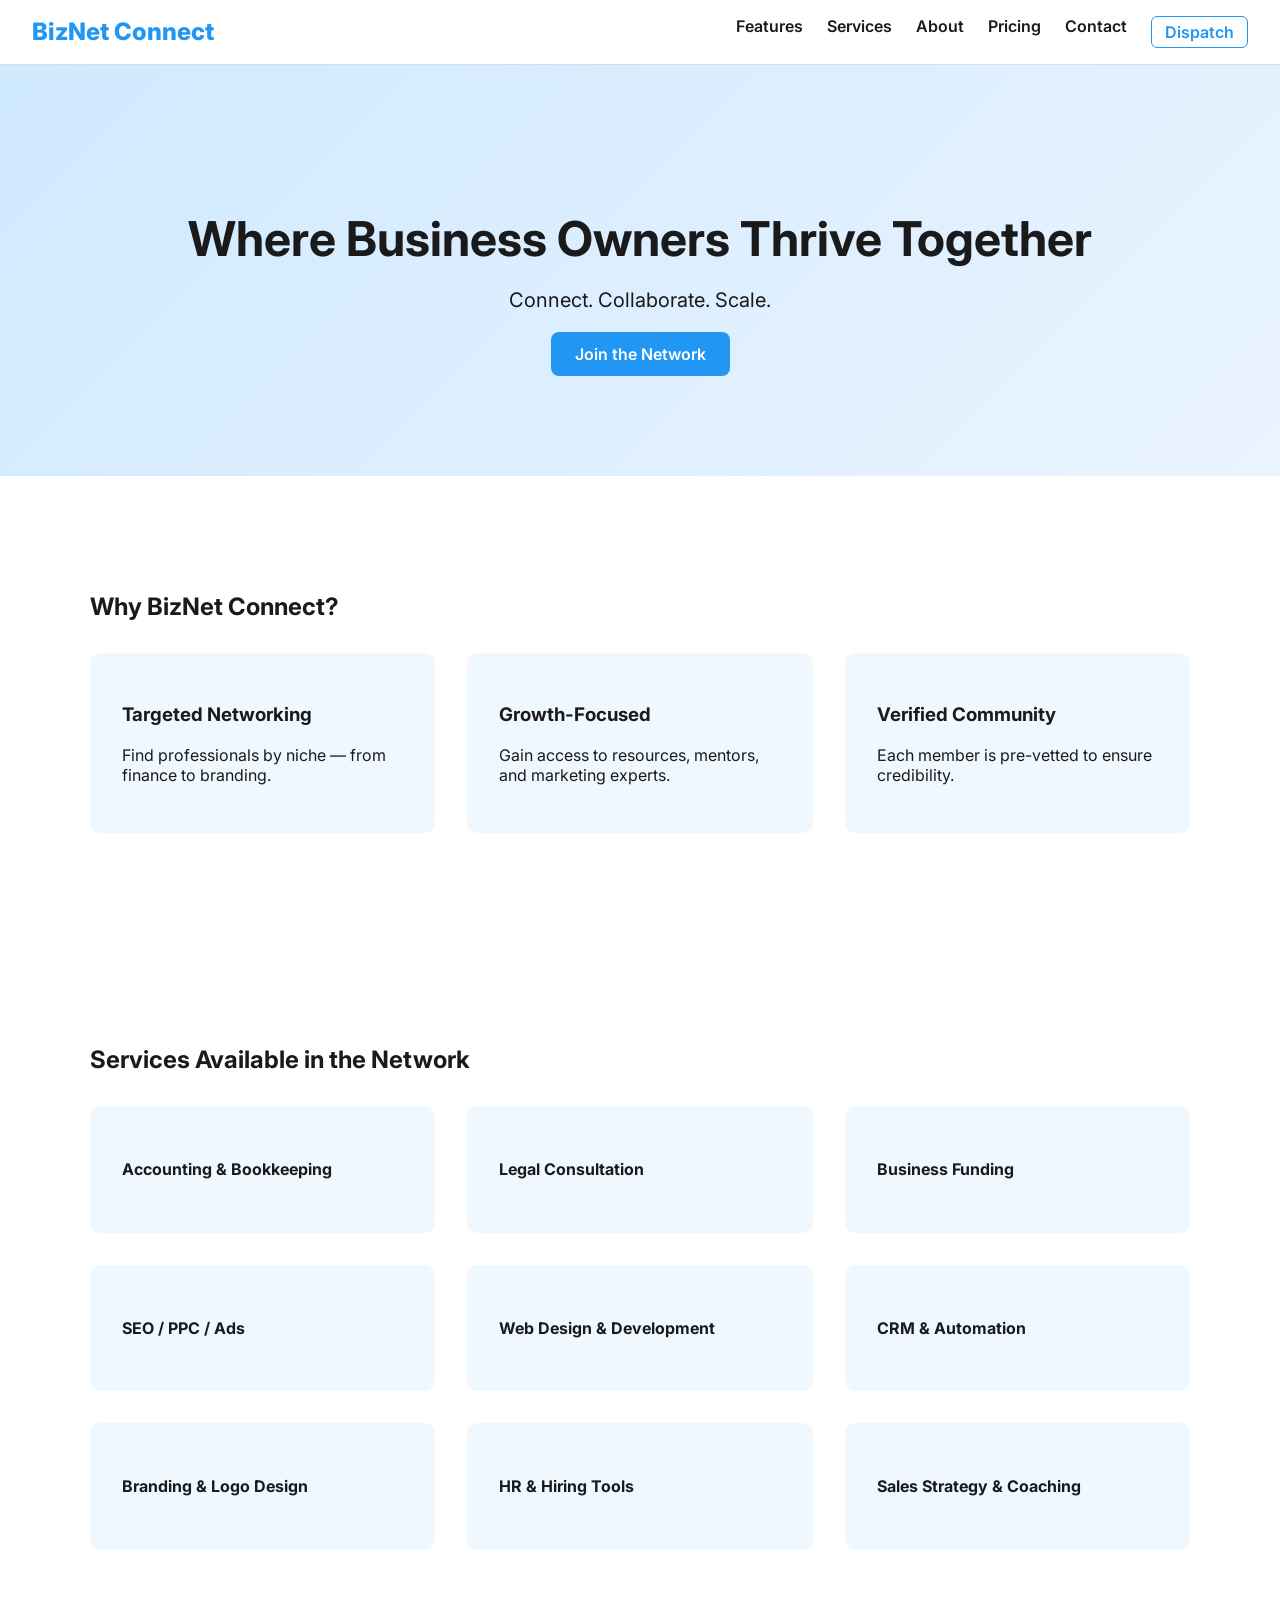
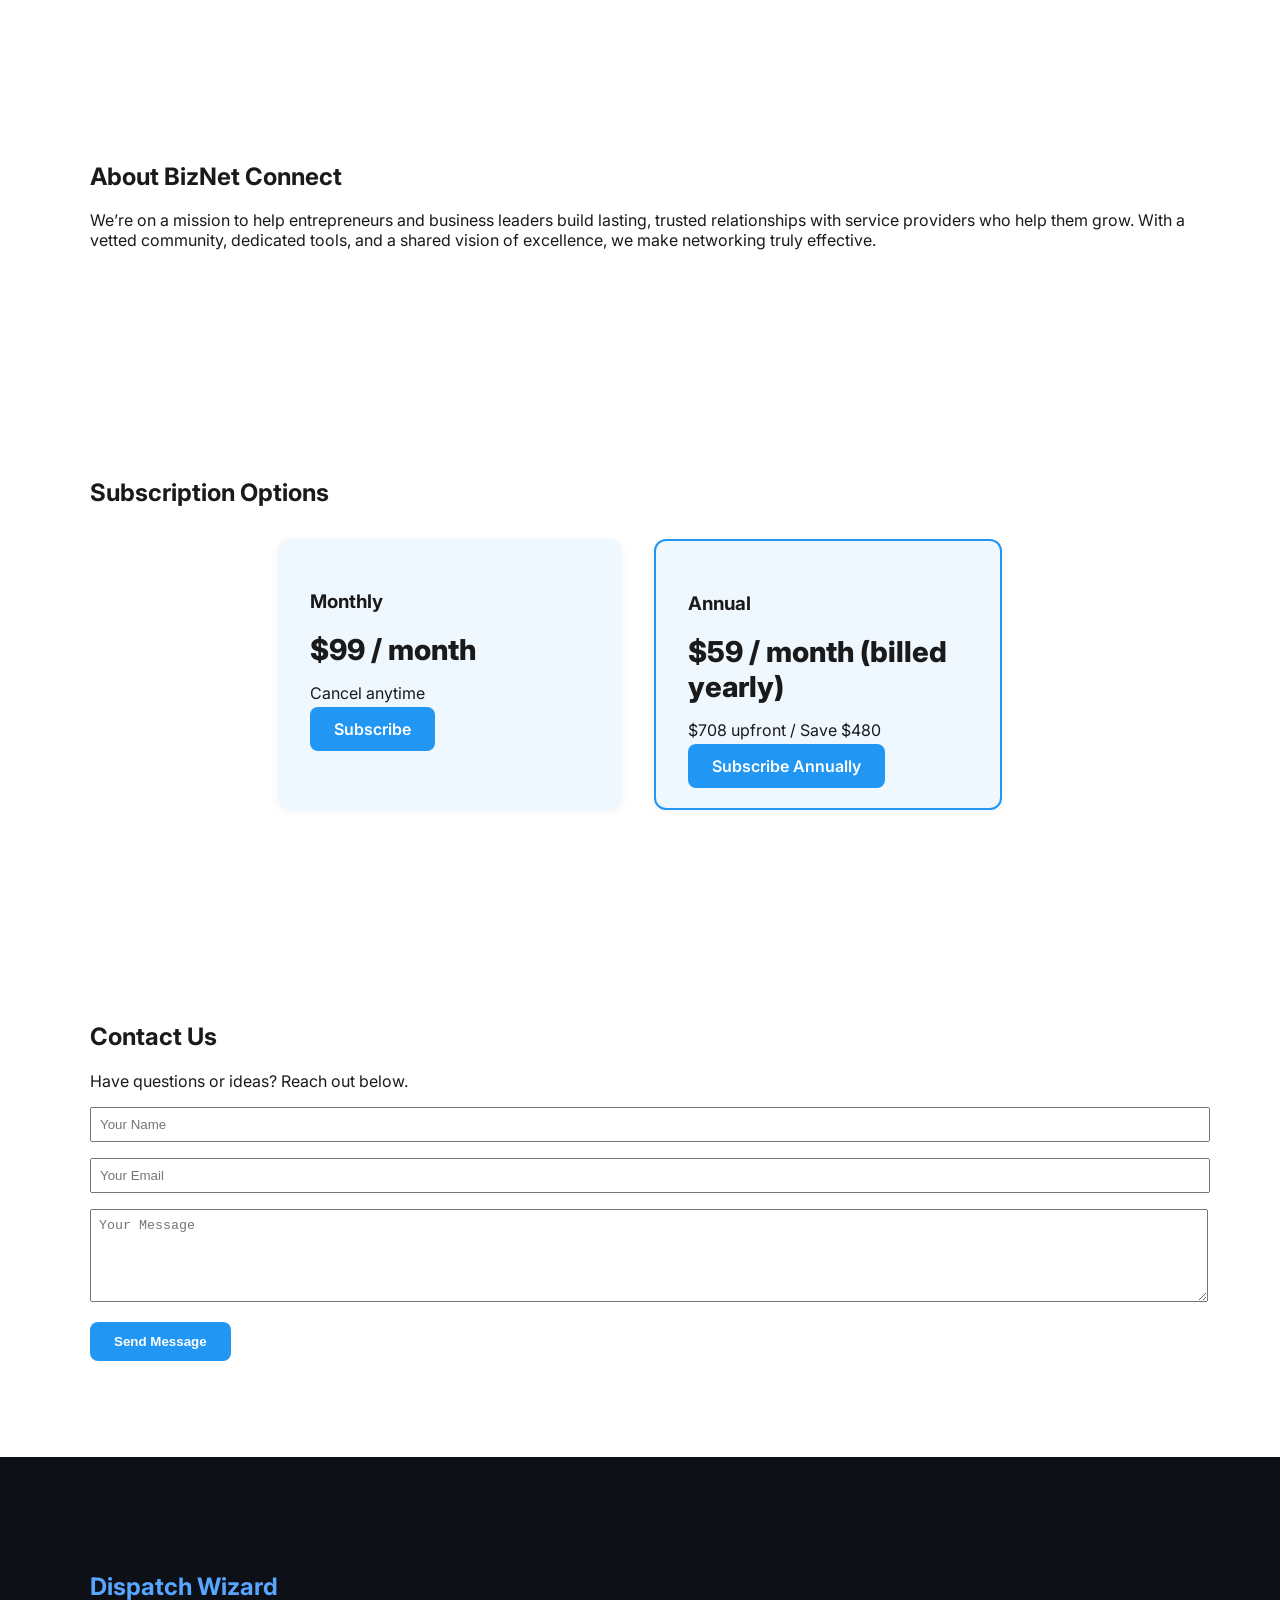
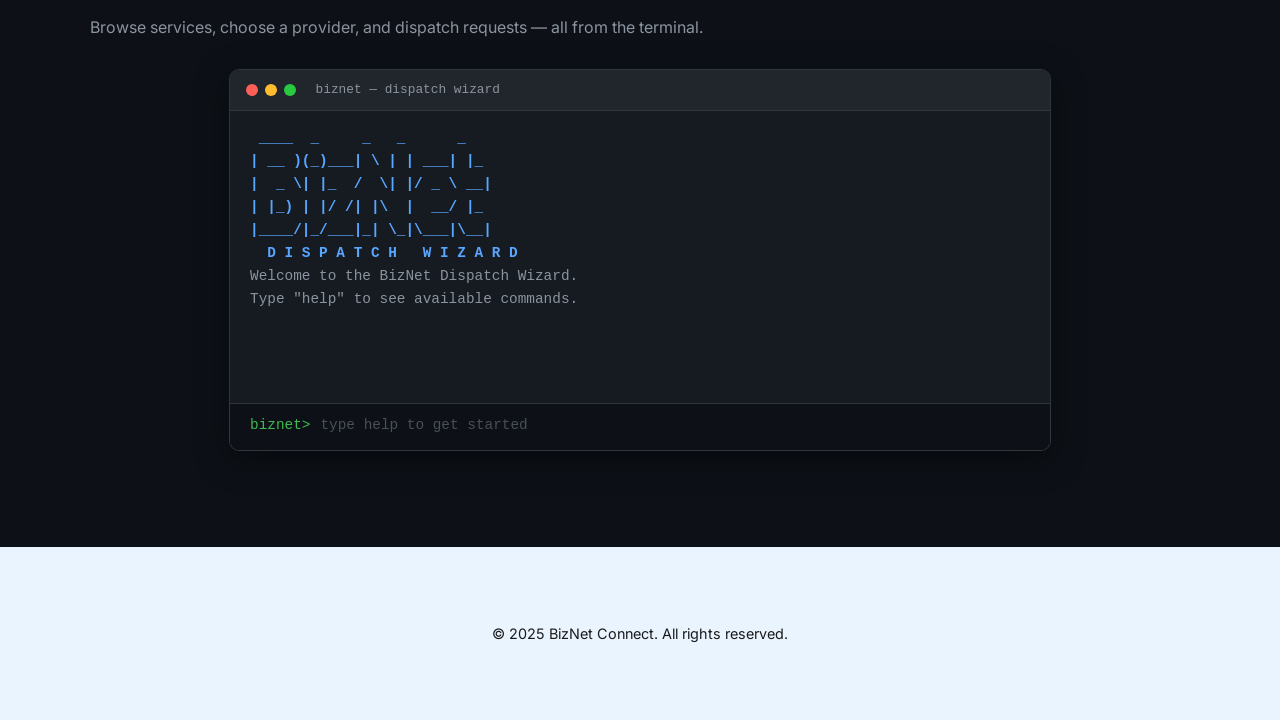
==== index.html @ 5d9adc13 "Add dispatch wizard terminal for interactive service requests Introduces an embedded terminal-style " ====
<!DOCTYPE html>
<html lang="en">
<head>
  <meta charset="UTF-8" />
  <meta name="viewport" content="width=device-width, initial-scale=1.0" />
  <title>BizNet Connect</title>
  <link rel="stylesheet" href="styles.css" />
  <script src="dispatch-wizard.js" defer></script>
  <link href="https://fonts.googleapis.com/css2?family=Inter:wght@400;600;800&display=swap" rel="stylesheet">
  <script>
    function navigateTo(section) {
      document.getElementById(section).scrollIntoView({ behavior: 'smooth' });
    }
  </script>
  <style>
    body {
      margin: 0;
      font-family: 'Inter', sans-serif;
      background-color: #f7fafd;
      color: #1a1a1a;
    }
    nav {
      background-color: #ffffff;
      border-bottom: 1px solid #ddd;
      padding: 1rem 2rem;
      display: flex;
      justify-content: space-between;
      align-items: center;
      position: sticky;
      top: 0;
      z-index: 1000;
    }
    nav .logo {
      font-size: 1.5rem;
      font-weight: 800;
      color: #2196f3;
    }
    nav ul {
      list-style: none;
      display: flex;
      gap: 1.5rem;
      margin: 0;
      padding: 0;
    }
    nav ul li {
      cursor: pointer;
      font-weight: 600;
    }
    nav ul li:hover {
      color: #1c82d6;
    }
    .container {
      max-width: 1100px;
      margin: auto;
      padding: 2rem;
    }
    .hero {
      background: linear-gradient(135deg, #cfe9ff, #eaf4ff);
      text-align: center;
      padding: 5rem 2rem;
    }
    .hero h1 {
      font-size: 3rem;
      margin-bottom: 1rem;
    }
    .hero p {
      font-size: 1.25rem;
      margin-bottom: 2rem;
    }
    .cta-button {
      background-color: #2196f3;
      color: white;
      padding: 0.75rem 1.5rem;
      border: none;
      border-radius: 8px;
      text-decoration: none;
      font-weight: 600;
      transition: background-color 0.3s ease;
    }
    .cta-button:hover {
      background-color: #1c82d6;
    }
    .features, .services, .app-preview, .pricing, .about, .contact {
      background-color: white;
      padding: 4rem 2rem;
    }
    .feature-grid, .service-grid {
      display: flex;
      flex-wrap: wrap;
      gap: 2rem;
      margin-top: 2rem;
    }
    .feature, .service {
      flex: 1;
      min-width: 250px;
      background-color: #f0f8ff;
      padding: 2rem;
      border-radius: 10px;
    }
    .app-image {
      max-width: 300px;
      margin-top: 2rem;
    }
    .pricing-cards {
      display: flex;
      justify-content: center;
      gap: 2rem;
      margin-top: 2rem;
      flex-wrap: wrap;
    }
    .card {
      background-color: #f0f8ff;
      padding: 2rem;
      border-radius: 12px;
      width: 280px;
      box-shadow: 0 2px 8px rgba(0,0,0,0.05);
    }
    .featured {
      border: 2px solid #2196f3;
    }
    .price {
      font-size: 1.8rem;
      font-weight: 800;
      margin: 1rem 0;
    }
    .footer {
      background-color: #eaf4ff;
      text-align: center;
      padding: 2rem;
      font-size: 0.9rem;
    }
  </style>
</head>
<body>
  <nav>
    <div class="logo">BizNet Connect</div>
    <ul>
      <li onclick="navigateTo('features')">Features</li>
      <li onclick="navigateTo('services')">Services</li>
      <li onclick="navigateTo('about')">About</li>
      <li onclick="navigateTo('pricing')">Pricing</li>
      <li onclick="navigateTo('contact')">Contact</li>
      <li onclick="navigateTo('dispatch')" class="nav-dispatch">Dispatch</li>
    </ul>
  </nav>

  <header class="hero">
    <div class="container">
      <h1>Where Business Owners Thrive Together</h1>
      <p>Connect. Collaborate. Scale.</p>
      <a href="#pricing" class="cta-button">Join the Network</a>
    </div>
  </header>

  <section id="features" class="features">
    <div class="container">
      <h2>Why BizNet Connect?</h2>
      <div class="feature-grid">
        <div class="feature">
          <h3>Targeted Networking</h3>
          <p>Find professionals by niche — from finance to branding.</p>
        </div>
        <div class="feature">
          <h3>Growth-Focused</h3>
          <p>Gain access to resources, mentors, and marketing experts.</p>
        </div>
        <div class="feature">
          <h3>Verified Community</h3>
          <p>Each member is pre-vetted to ensure credibility.</p>
        </div>
      </div>
    </div>
  </section>

  <section id="services" class="services">
    <div class="container">
      <h2>Services Available in the Network</h2>
      <div class="service-grid">
        <div class="service"><h4>Accounting & Bookkeeping</h4></div>
        <div class="service"><h4>Legal Consultation</h4></div>
        <div class="service"><h4>Business Funding</h4></div>
        <div class="service"><h4>SEO / PPC / Ads</h4></div>
        <div class="service"><h4>Web Design & Development</h4></div>
        <div class="service"><h4>CRM & Automation</h4></div>
        <div class="service"><h4>Branding & Logo Design</h4></div>
        <div class="service"><h4>HR & Hiring Tools</h4></div>
        <div class="service"><h4>Sales Strategy & Coaching</h4></div>
      </div>
    </div>
  </section>

  <section id="about" class="about">
    <div class="container">
      <h2>About BizNet Connect</h2>
      <p>We’re on a mission to help entrepreneurs and business leaders build lasting, trusted relationships with service providers who help them grow. With a vetted community, dedicated tools, and a shared vision of excellence, we make networking truly effective.</p>
    </div>
  </section>

  <section id="pricing" class="pricing">
    <div class="container">
      <h2>Subscription Options</h2>
      <div class="pricing-cards">
        <div class="card">
          <h3>Monthly</h3>
          <p class="price">$99 / month</p>
          <p>Cancel anytime</p>
          <a href="#" class="cta-button">Subscribe</a>
        </div>
        <div class="card featured">
          <h3>Annual</h3>
          <p class="price">$59 / month (billed yearly)</p>
          <p>$708 upfront / Save $480</p>
          <a href="#" class="cta-button">Subscribe Annually</a>
        </div>
      </div>
    </div>
  </section>

  <section id="contact" class="contact">
    <div class="container">
      <h2>Contact Us</h2>
      <p>Have questions or ideas? Reach out below.</p>
      <form>
        <input type="text" placeholder="Your Name" style="padding: 0.5rem; width: 100%; margin-bottom: 1rem;">
        <input type="email" placeholder="Your Email" style="padding: 0.5rem; width: 100%; margin-bottom: 1rem;">
        <textarea placeholder="Your Message" rows="5" style="padding: 0.5rem; width: 100%; margin-bottom: 1rem;"></textarea>
        <button type="submit" class="cta-button">Send Message</button>
      </form>
    </div>
  </section>

  <!-- Dispatch Wizard Terminal -->
  <section id="dispatch" class="dispatch-section">
    <div class="container">
      <h2>Dispatch Wizard</h2>
      <p>Browse services, choose a provider, and dispatch requests — all from the terminal.</p>
      <div id="dispatch-terminal" class="terminal">
        <div class="term-titlebar">
          <span class="term-dot red"></span>
          <span class="term-dot yellow"></span>
          <span class="term-dot green"></span>
          <span class="term-title">biznet — dispatch wizard</span>
        </div>
        <div class="term-output"></div>
        <div class="term-input-row">
          <span class="term-prompt">biznet></span>
          <input class="term-input" type="text" autocomplete="off" spellcheck="false" autofocus placeholder="type help to get started">
        </div>
      </div>
    </div>
  </section>

  <footer class="footer">
    <div class="container">
      <p>&copy; 2025 BizNet Connect. All rights reserved.</p>
    </div>
  </footer>
</body>
</html>
---- styles.css ----
/* External styles can go here if needed */

/* ── Nav Dispatch button highlight ──────────────────────────────────── */
.nav-dispatch {
  color: #2196f3 !important;
  border: 1px solid #2196f3;
  padding: 0.3rem 0.8rem;
  border-radius: 6px;
  transition: background-color 0.3s ease, color 0.3s ease;
}
.nav-dispatch:hover {
  background-color: #2196f3;
  color: #fff !important;
}

/* ── Dispatch section ───────────────────────────────────────────────── */
.dispatch-section {
  background-color: #0d1117;
  padding: 4rem 2rem;
  color: #c9d1d9;
}
.dispatch-section h2 {
  color: #58a6ff;
  margin-bottom: 0.5rem;
}
.dispatch-section > .container > p {
  color: #8b949e;
  margin-bottom: 2rem;
}

/* ── Terminal chrome ────────────────────────────────────────────────── */
.terminal {
  background-color: #161b22;
  border: 1px solid #30363d;
  border-radius: 10px;
  overflow: hidden;
  font-family: 'Courier New', Courier, monospace;
  font-size: 0.9rem;
  line-height: 1.6;
  max-width: 820px;
  margin: 0 auto;
  box-shadow: 0 8px 30px rgba(0, 0, 0, 0.5);
}

/* Title bar */
.term-titlebar {
  background-color: #21262d;
  padding: 0.6rem 1rem;
  display: flex;
  align-items: center;
  gap: 0.45rem;
  border-bottom: 1px solid #30363d;
}
.term-dot {
  width: 12px;
  height: 12px;
  border-radius: 50%;
  display: inline-block;
}
.term-dot.red    { background-color: #ff5f56; }
.term-dot.yellow { background-color: #ffbd2e; }
.term-dot.green  { background-color: #27c93f; }
.term-title {
  margin-left: 0.75rem;
  color: #8b949e;
  font-size: 0.8rem;
}

/* Output area */
.term-output {
  padding: 1rem 1.25rem;
  min-height: 260px;
  max-height: 420px;
  overflow-y: auto;
  white-space: pre-wrap;
  word-break: break-word;
}

/* Scrollbar */
.term-output::-webkit-scrollbar {
  width: 6px;
}
.term-output::-webkit-scrollbar-track {
  background: #161b22;
}
.term-output::-webkit-scrollbar-thumb {
  background: #30363d;
  border-radius: 3px;
}

/* Input row */
.term-input-row {
  display: flex;
  align-items: center;
  padding: 0.6rem 1.25rem 0.8rem;
  border-top: 1px solid #30363d;
  background-color: #0d1117;
}
.term-prompt {
  color: #3fb950;
  margin-right: 0.5rem;
  flex-shrink: 0;
  user-select: none;
}
.term-input {
  flex: 1;
  background: transparent;
  border: none;
  outline: none;
  color: #c9d1d9;
  font-family: inherit;
  font-size: inherit;
  caret-color: #58a6ff;
}
.term-input::placeholder {
  color: #484f58;
}

/* ── Terminal text styling ──────────────────────────────────────────── */
.term-line {
  color: #c9d1d9;
}
.term-banner {
  color: #58a6ff;
  font-weight: bold;
}
.term-heading {
  color: #d2a8ff;
  font-weight: bold;
}
.term-info {
  color: #8b949e;
}
.term-error {
  color: #f85149;
}
.term-success {
  color: #3fb950;
  font-weight: bold;
}
.term-muted {
  color: #6e7681;
}
.term-id {
  color: #ffa657;
}
.term-cmd {
  color: #79c0ff;
}
.term-prompt-echo {
  color: #3fb950;
}

/* ── Responsive ─────────────────────────────────────────────────────── */
@media (max-width: 640px) {
  .terminal {
    font-size: 0.8rem;
  }
  .term-output {
    min-height: 200px;
    max-height: 340px;
  }
}
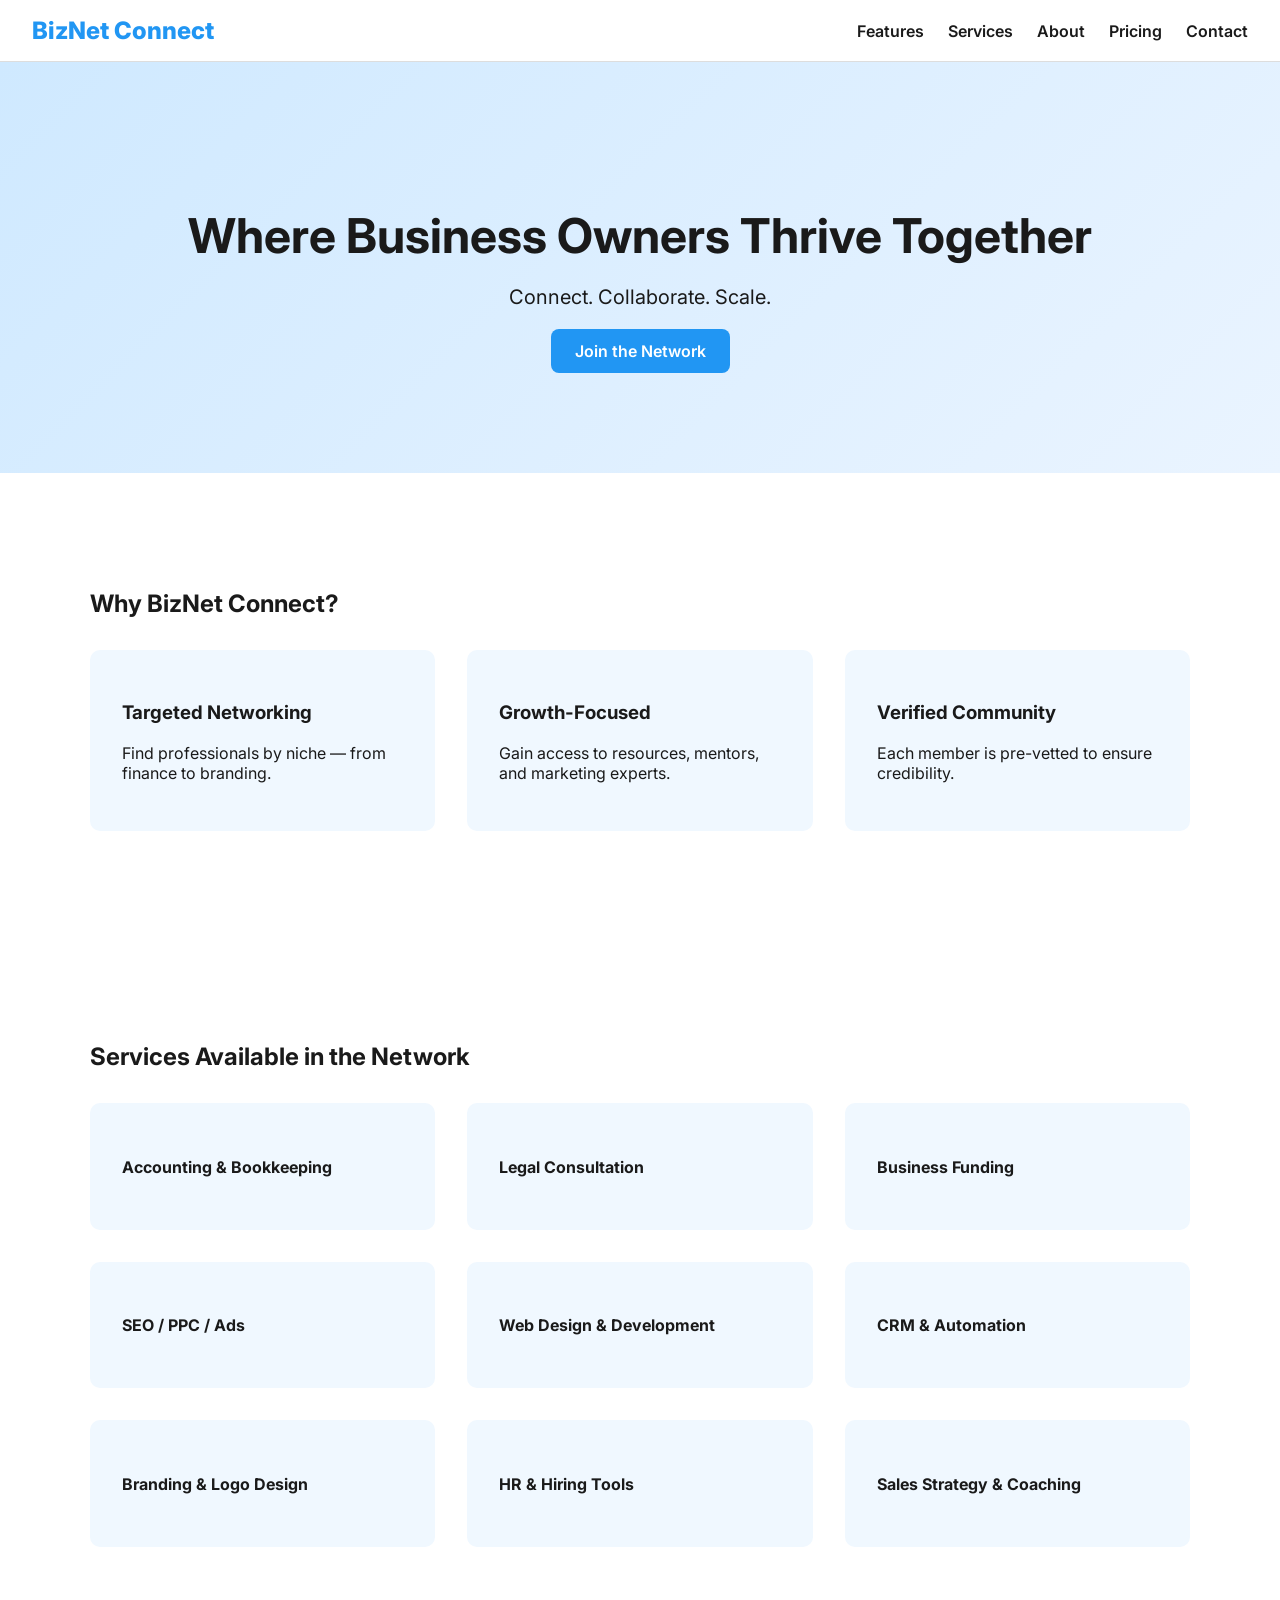
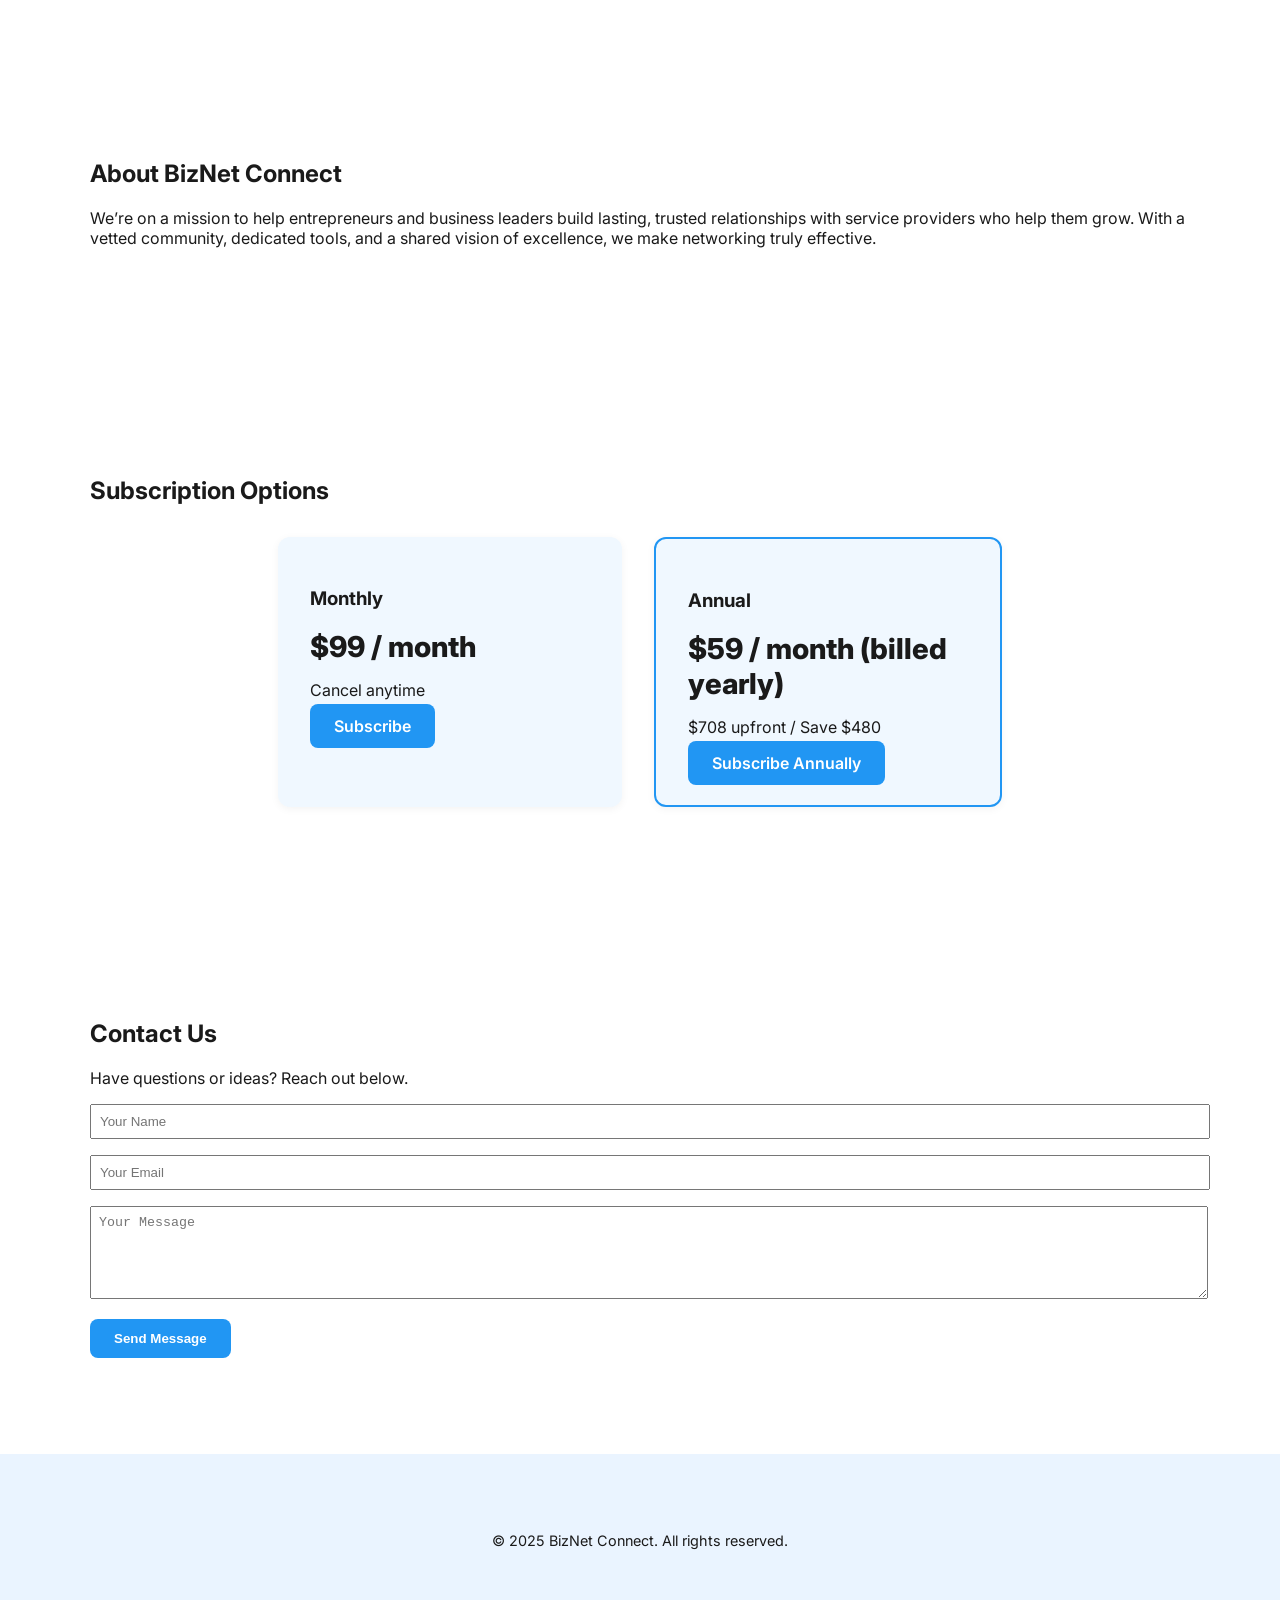
==== commit 2b61ceb9: "Revert "Add dispatch wizard terminal for interactive service requests" This reverts commit 5d9adc137" ====
--- a/index.html
+++ b/index.html
@@ -5,7 +5,6 @@
   <meta name="viewport" content="width=device-width, initial-scale=1.0" />
   <title>BizNet Connect</title>
   <link rel="stylesheet" href="styles.css" />
-  <script src="dispatch-wizard.js" defer></script>
   <link href="https://fonts.googleapis.com/css2?family=Inter:wght@400;600;800&display=swap" rel="stylesheet">
   <script>
     function navigateTo(section) {
@@ -140,7 +139,6 @@
       <li onclick="navigateTo('about')">About</li>
       <li onclick="navigateTo('pricing')">Pricing</li>
       <li onclick="navigateTo('contact')">Contact</li>
-      <li onclick="navigateTo('dispatch')" class="nav-dispatch">Dispatch</li>
     </ul>
   </nav>
 
@@ -229,27 +227,6 @@
     </div>
   </section>
 
-  <!-- Dispatch Wizard Terminal -->
-  <section id="dispatch" class="dispatch-section">
-    <div class="container">
-      <h2>Dispatch Wizard</h2>
-      <p>Browse services, choose a provider, and dispatch requests — all from the terminal.</p>
-      <div id="dispatch-terminal" class="terminal">
-        <div class="term-titlebar">
-          <span class="term-dot red"></span>
-          <span class="term-dot yellow"></span>
-          <span class="term-dot green"></span>
-          <span class="term-title">biznet — dispatch wizard</span>
-        </div>
-        <div class="term-output"></div>
-        <div class="term-input-row">
-          <span class="term-prompt">biznet></span>
-          <input class="term-input" type="text" autocomplete="off" spellcheck="false" autofocus placeholder="type help to get started">
-        </div>
-      </div>
-    </div>
-  </section>
-
   <footer class="footer">
     <div class="container">
       <p>&copy; 2025 BizNet Connect. All rights reserved.</p>
--- a/styles.css
+++ b/styles.css
@@ -1,163 +1 @@
-/* External styles can go here if needed */
-
-/* ── Nav Dispatch button highlight ──────────────────────────────────── */
-.nav-dispatch {
-  color: #2196f3 !important;
-  border: 1px solid #2196f3;
-  padding: 0.3rem 0.8rem;
-  border-radius: 6px;
-  transition: background-color 0.3s ease, color 0.3s ease;
-}
-.nav-dispatch:hover {
-  background-color: #2196f3;
-  color: #fff !important;
-}
-
-/* ── Dispatch section ───────────────────────────────────────────────── */
-.dispatch-section {
-  background-color: #0d1117;
-  padding: 4rem 2rem;
-  color: #c9d1d9;
-}
-.dispatch-section h2 {
-  color: #58a6ff;
-  margin-bottom: 0.5rem;
-}
-.dispatch-section > .container > p {
-  color: #8b949e;
-  margin-bottom: 2rem;
-}
-
-/* ── Terminal chrome ────────────────────────────────────────────────── */
-.terminal {
-  background-color: #161b22;
-  border: 1px solid #30363d;
-  border-radius: 10px;
-  overflow: hidden;
-  font-family: 'Courier New', Courier, monospace;
-  font-size: 0.9rem;
-  line-height: 1.6;
-  max-width: 820px;
-  margin: 0 auto;
-  box-shadow: 0 8px 30px rgba(0, 0, 0, 0.5);
-}
-
-/* Title bar */
-.term-titlebar {
-  background-color: #21262d;
-  padding: 0.6rem 1rem;
-  display: flex;
-  align-items: center;
-  gap: 0.45rem;
-  border-bottom: 1px solid #30363d;
-}
-.term-dot {
-  width: 12px;
-  height: 12px;
-  border-radius: 50%;
-  display: inline-block;
-}
-.term-dot.red    { background-color: #ff5f56; }
-.term-dot.yellow { background-color: #ffbd2e; }
-.term-dot.green  { background-color: #27c93f; }
-.term-title {
-  margin-left: 0.75rem;
-  color: #8b949e;
-  font-size: 0.8rem;
-}
-
-/* Output area */
-.term-output {
-  padding: 1rem 1.25rem;
-  min-height: 260px;
-  max-height: 420px;
-  overflow-y: auto;
-  white-space: pre-wrap;
-  word-break: break-word;
-}
-
-/* Scrollbar */
-.term-output::-webkit-scrollbar {
-  width: 6px;
-}
-.term-output::-webkit-scrollbar-track {
-  background: #161b22;
-}
-.term-output::-webkit-scrollbar-thumb {
-  background: #30363d;
-  border-radius: 3px;
-}
-
-/* Input row */
-.term-input-row {
-  display: flex;
-  align-items: center;
-  padding: 0.6rem 1.25rem 0.8rem;
-  border-top: 1px solid #30363d;
-  background-color: #0d1117;
-}
-.term-prompt {
-  color: #3fb950;
-  margin-right: 0.5rem;
-  flex-shrink: 0;
-  user-select: none;
-}
-.term-input {
-  flex: 1;
-  background: transparent;
-  border: none;
-  outline: none;
-  color: #c9d1d9;
-  font-family: inherit;
-  font-size: inherit;
-  caret-color: #58a6ff;
-}
-.term-input::placeholder {
-  color: #484f58;
-}
-
-/* ── Terminal text styling ──────────────────────────────────────────── */
-.term-line {
-  color: #c9d1d9;
-}
-.term-banner {
-  color: #58a6ff;
-  font-weight: bold;
-}
-.term-heading {
-  color: #d2a8ff;
-  font-weight: bold;
-}
-.term-info {
-  color: #8b949e;
-}
-.term-error {
-  color: #f85149;
-}
-.term-success {
-  color: #3fb950;
-  font-weight: bold;
-}
-.term-muted {
-  color: #6e7681;
-}
-.term-id {
-  color: #ffa657;
-}
-.term-cmd {
-  color: #79c0ff;
-}
-.term-prompt-echo {
-  color: #3fb950;
-}
-
-/* ── Responsive ─────────────────────────────────────────────────────── */
-@media (max-width: 640px) {
-  .terminal {
-    font-size: 0.8rem;
-  }
-  .term-output {
-    min-height: 200px;
-    max-height: 340px;
-  }
-}
+/* External styles can go here if needed */
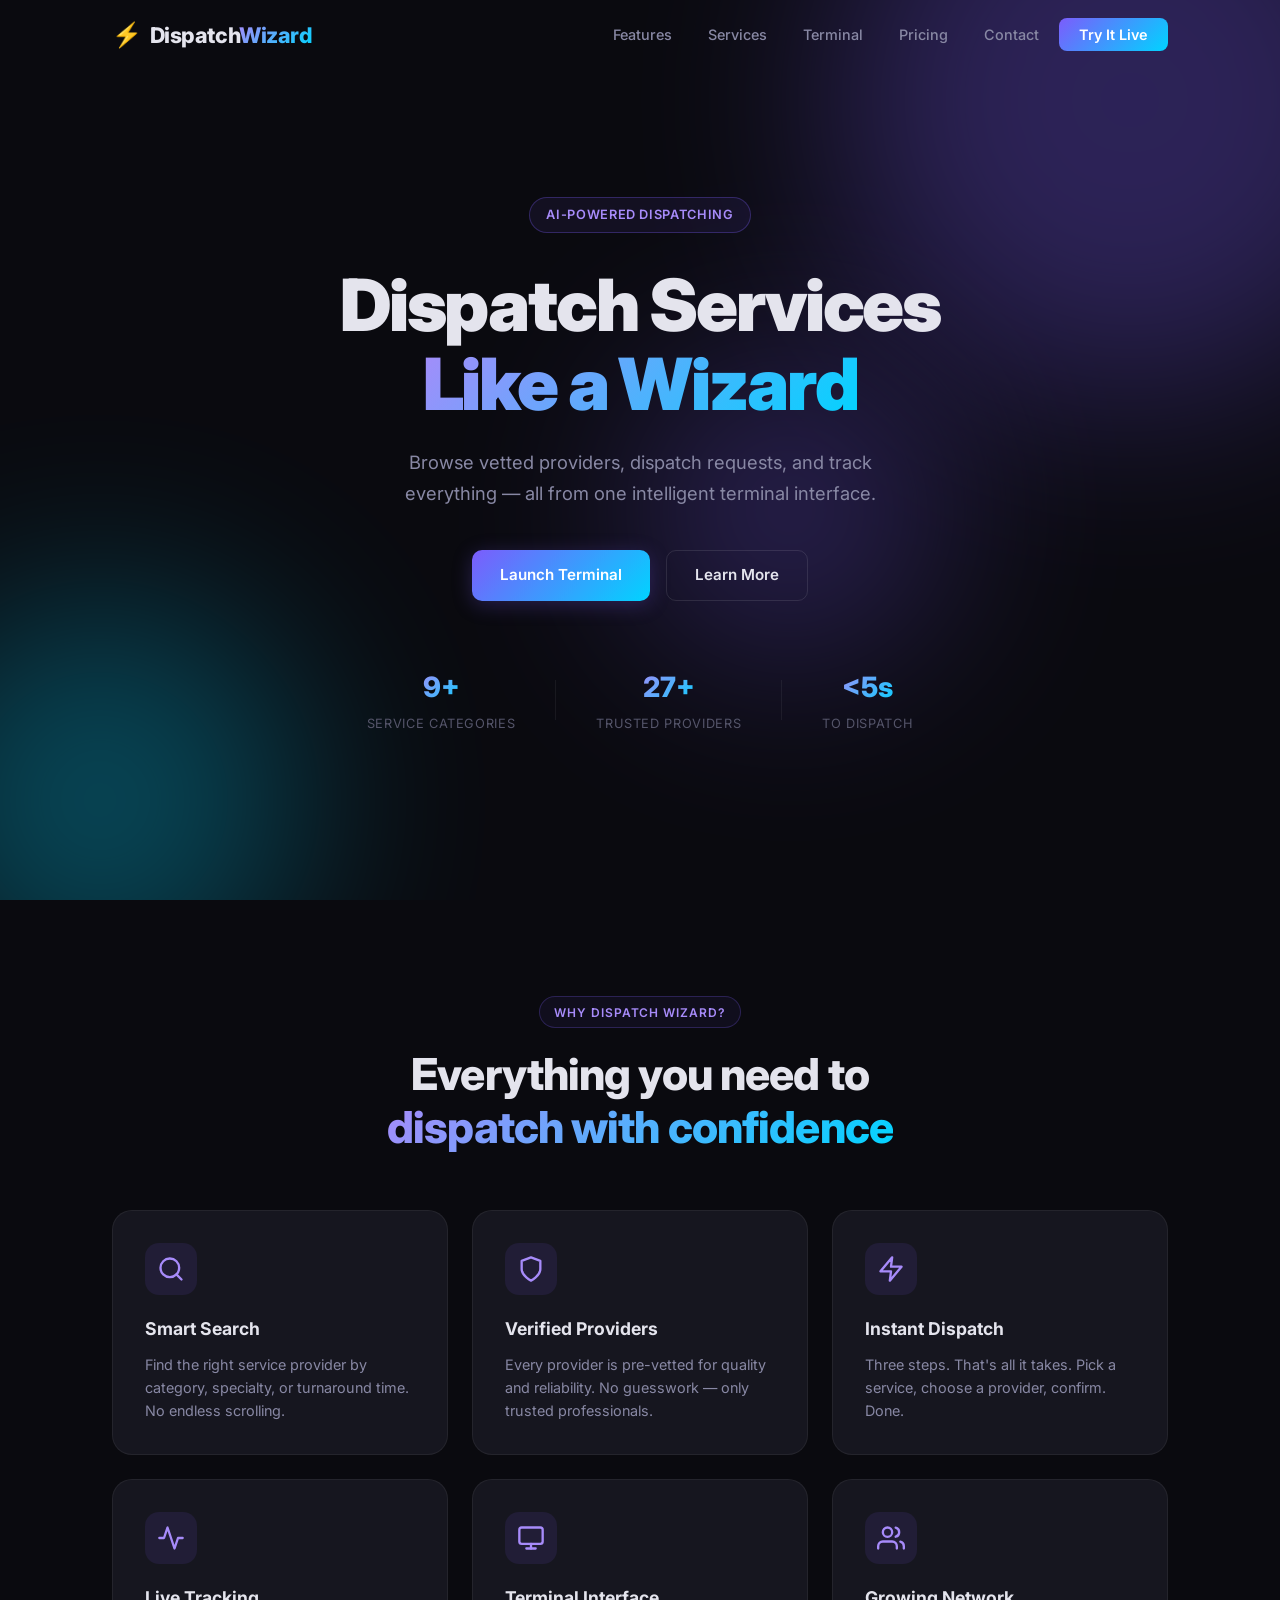
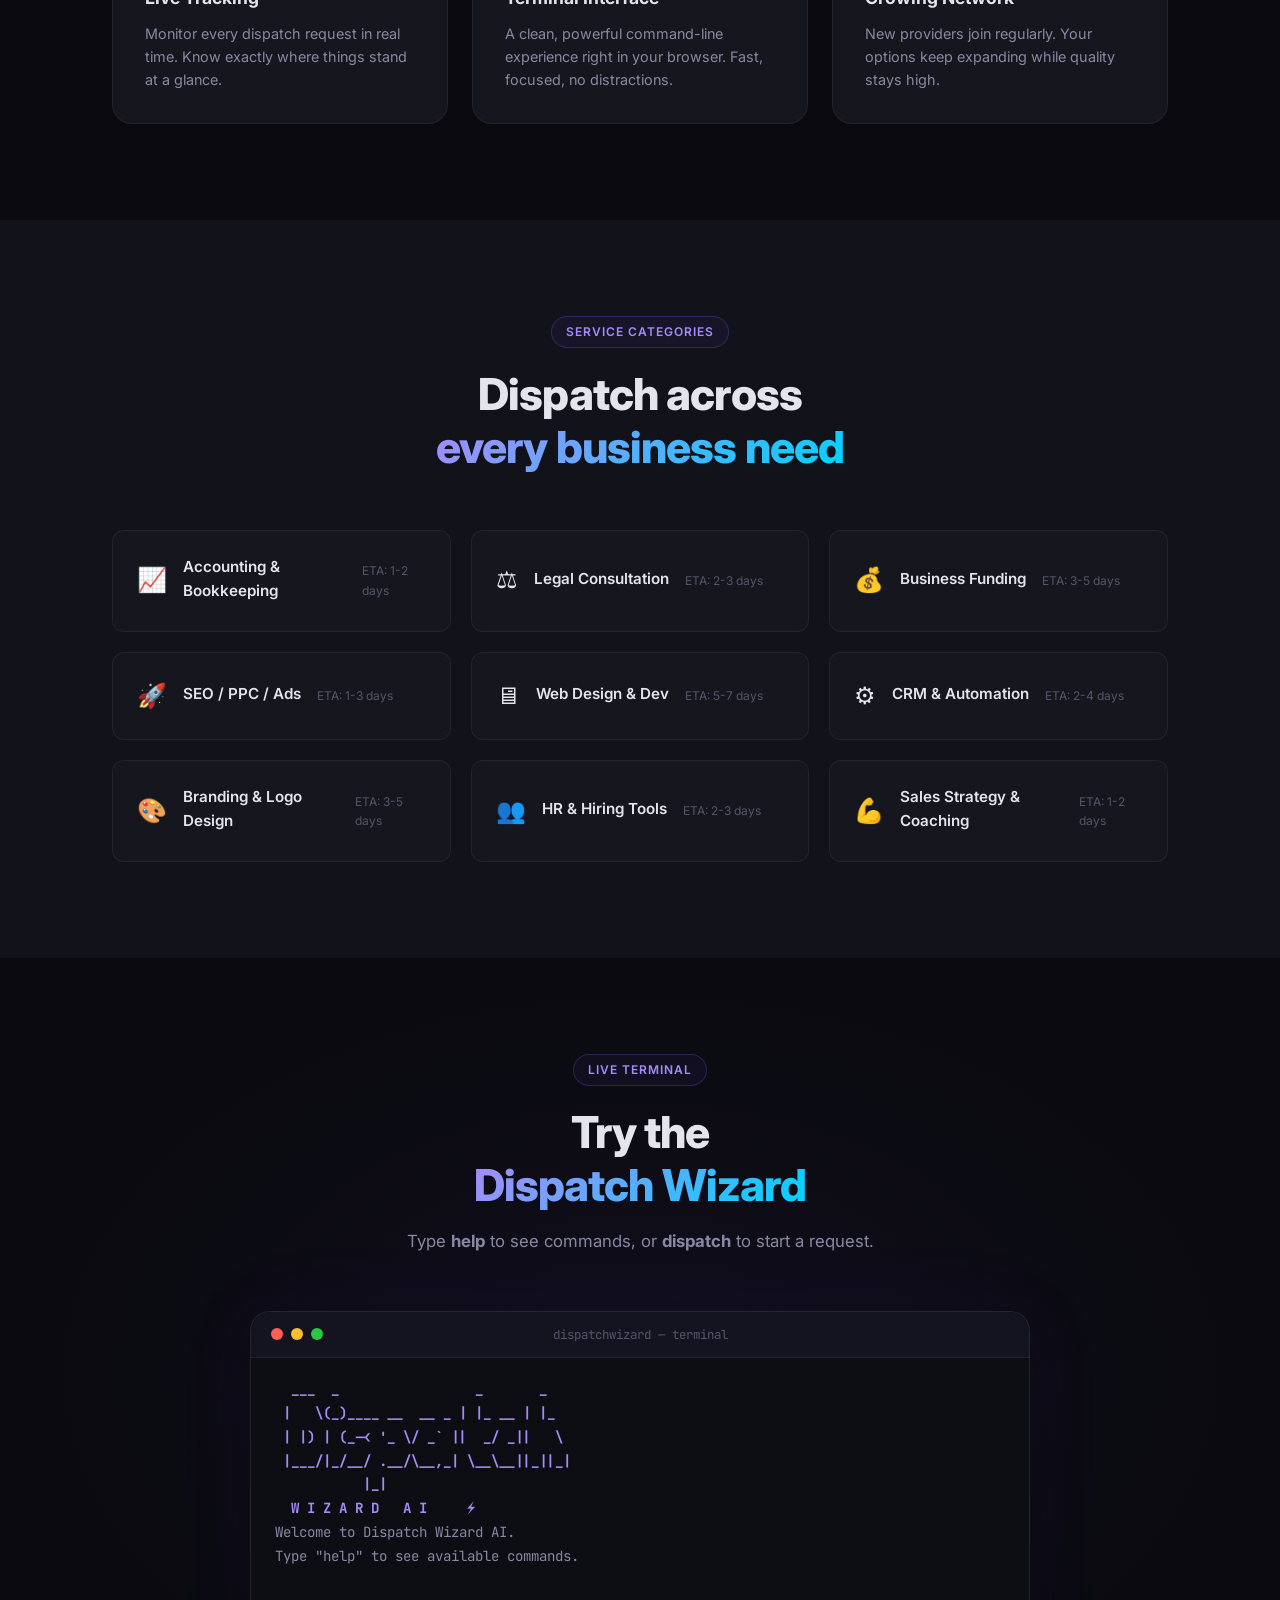
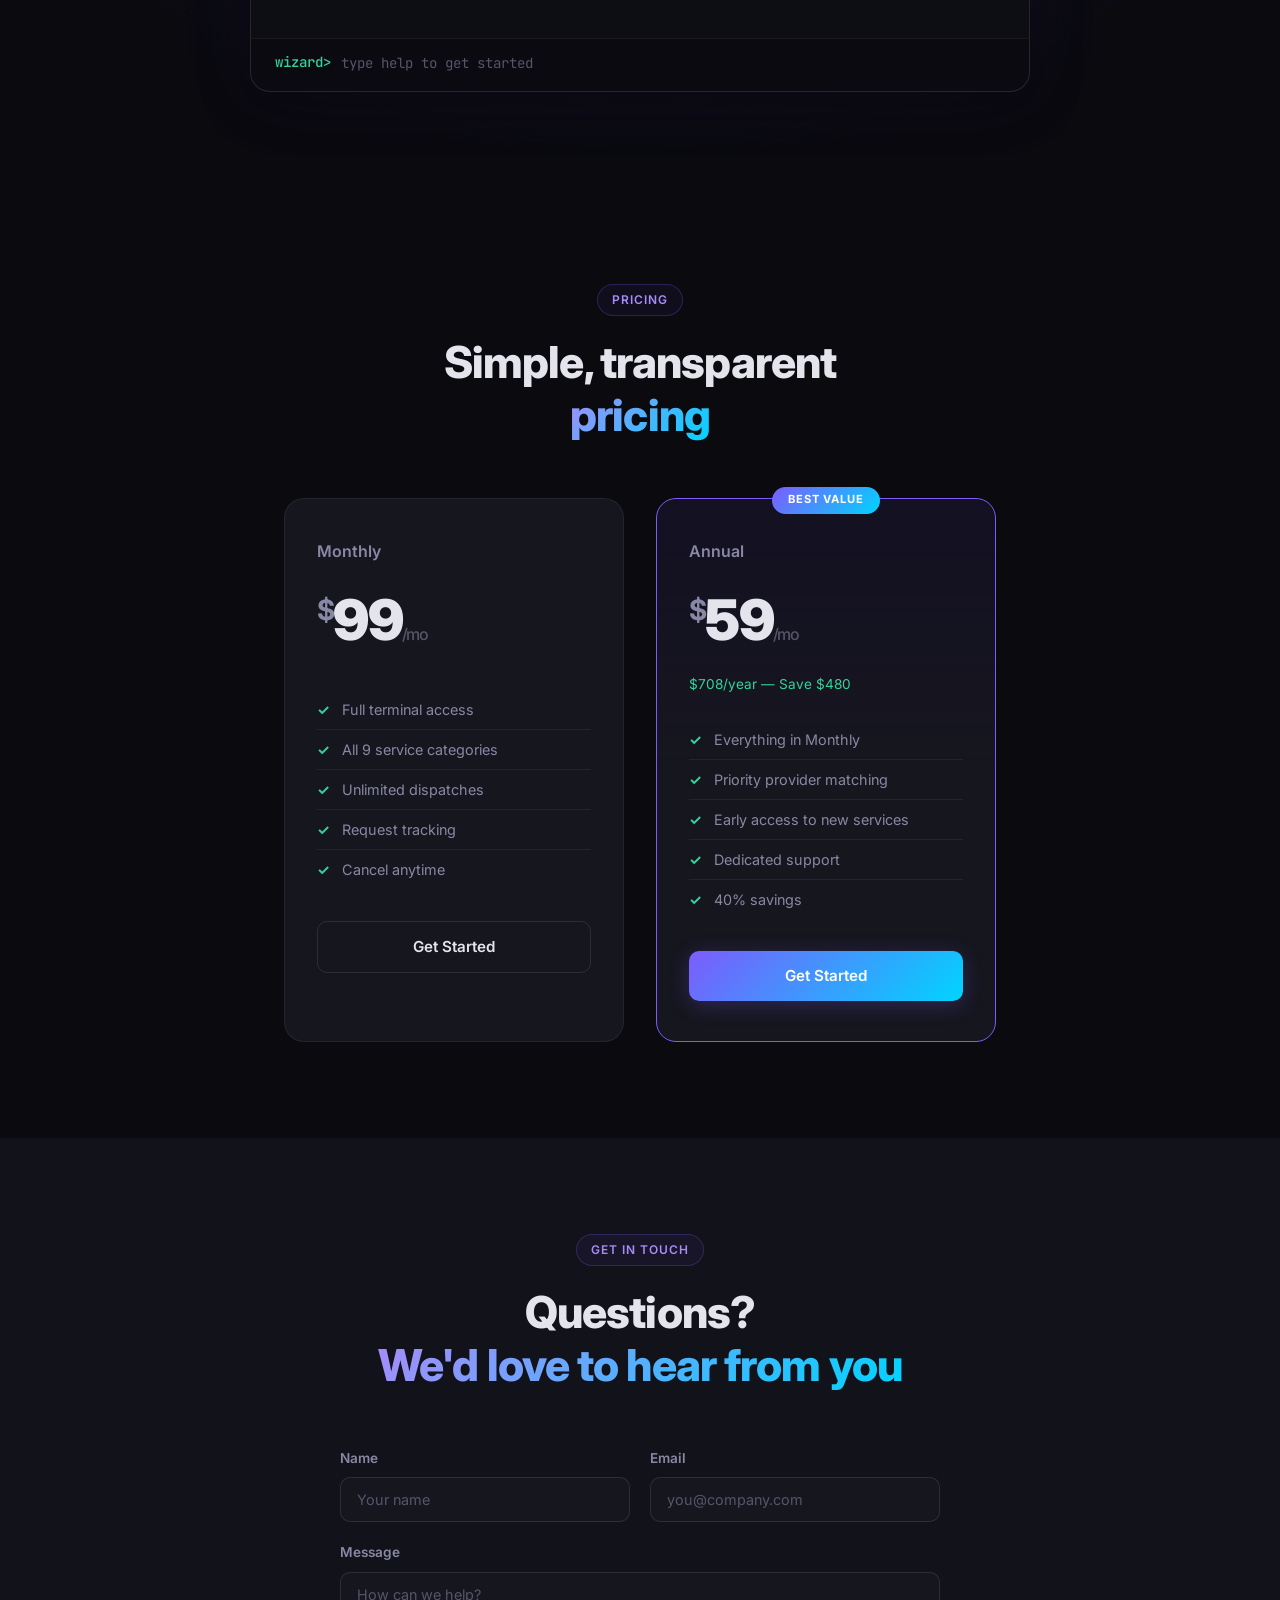
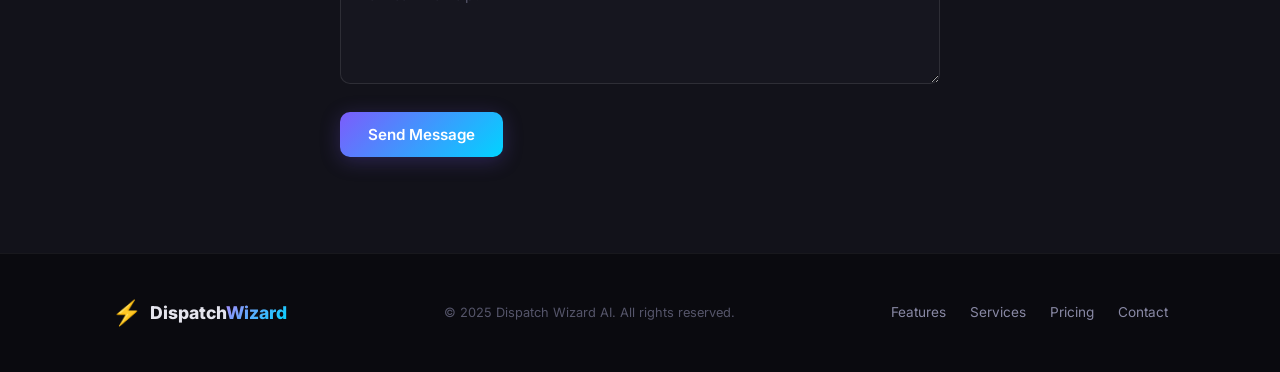
==== commit 3f83380f: "Redesign Dispatch Wizard AI with modern dark UI Complete rebrand from BizNet Connect to Dispatch Wiz" ====
--- a/index.html
+++ b/index.html
@@ -3,234 +3,333 @@
 <head>
   <meta charset="UTF-8" />
   <meta name="viewport" content="width=device-width, initial-scale=1.0" />
-  <title>BizNet Connect</title>
+  <title>Dispatch Wizard AI — Smart Service Dispatching</title>
+  <meta name="description" content="Browse services, choose trusted providers, and dispatch requests instantly with Dispatch Wizard AI." />
   <link rel="stylesheet" href="styles.css" />
-  <link href="https://fonts.googleapis.com/css2?family=Inter:wght@400;600;800&display=swap" rel="stylesheet">
-  <script>
-    function navigateTo(section) {
-      document.getElementById(section).scrollIntoView({ behavior: 'smooth' });
-    }
-  </script>
-  <style>
-    body {
-      margin: 0;
-      font-family: 'Inter', sans-serif;
-      background-color: #f7fafd;
-      color: #1a1a1a;
-    }
-    nav {
-      background-color: #ffffff;
-      border-bottom: 1px solid #ddd;
-      padding: 1rem 2rem;
-      display: flex;
-      justify-content: space-between;
-      align-items: center;
-      position: sticky;
-      top: 0;
-      z-index: 1000;
-    }
-    nav .logo {
-      font-size: 1.5rem;
-      font-weight: 800;
-      color: #2196f3;
-    }
-    nav ul {
-      list-style: none;
-      display: flex;
-      gap: 1.5rem;
-      margin: 0;
-      padding: 0;
-    }
-    nav ul li {
-      cursor: pointer;
-      font-weight: 600;
-    }
-    nav ul li:hover {
-      color: #1c82d6;
-    }
-    .container {
-      max-width: 1100px;
-      margin: auto;
-      padding: 2rem;
-    }
-    .hero {
-      background: linear-gradient(135deg, #cfe9ff, #eaf4ff);
-      text-align: center;
-      padding: 5rem 2rem;
-    }
-    .hero h1 {
-      font-size: 3rem;
-      margin-bottom: 1rem;
-    }
-    .hero p {
-      font-size: 1.25rem;
-      margin-bottom: 2rem;
-    }
-    .cta-button {
-      background-color: #2196f3;
-      color: white;
-      padding: 0.75rem 1.5rem;
-      border: none;
-      border-radius: 8px;
-      text-decoration: none;
-      font-weight: 600;
-      transition: background-color 0.3s ease;
-    }
-    .cta-button:hover {
-      background-color: #1c82d6;
-    }
-    .features, .services, .app-preview, .pricing, .about, .contact {
-      background-color: white;
-      padding: 4rem 2rem;
-    }
-    .feature-grid, .service-grid {
-      display: flex;
-      flex-wrap: wrap;
-      gap: 2rem;
-      margin-top: 2rem;
-    }
-    .feature, .service {
-      flex: 1;
-      min-width: 250px;
-      background-color: #f0f8ff;
-      padding: 2rem;
-      border-radius: 10px;
-    }
-    .app-image {
-      max-width: 300px;
-      margin-top: 2rem;
-    }
-    .pricing-cards {
-      display: flex;
-      justify-content: center;
-      gap: 2rem;
-      margin-top: 2rem;
-      flex-wrap: wrap;
-    }
-    .card {
-      background-color: #f0f8ff;
-      padding: 2rem;
-      border-radius: 12px;
-      width: 280px;
-      box-shadow: 0 2px 8px rgba(0,0,0,0.05);
-    }
-    .featured {
-      border: 2px solid #2196f3;
-    }
-    .price {
-      font-size: 1.8rem;
-      font-weight: 800;
-      margin: 1rem 0;
-    }
-    .footer {
-      background-color: #eaf4ff;
-      text-align: center;
-      padding: 2rem;
-      font-size: 0.9rem;
-    }
-  </style>
+  <link href="https://fonts.googleapis.com/css2?family=Inter:wght@300;400;500;600;700;800;900&family=JetBrains+Mono:wght@400;500;700&display=swap" rel="stylesheet">
+  <script src="dispatch-wizard.js" defer></script>
 </head>
 <body>
-  <nav>
-    <div class="logo">BizNet Connect</div>
-    <ul>
-      <li onclick="navigateTo('features')">Features</li>
-      <li onclick="navigateTo('services')">Services</li>
-      <li onclick="navigateTo('about')">About</li>
-      <li onclick="navigateTo('pricing')">Pricing</li>
-      <li onclick="navigateTo('contact')">Contact</li>
-    </ul>
+
+  <!-- Navigation -->
+  <nav id="navbar">
+    <div class="nav-inner">
+      <a href="#" class="nav-logo">
+        <span class="logo-icon">&#9889;</span>
+        <span>Dispatch<span class="logo-accent">Wizard</span></span>
+      </a>
+      <button class="mobile-toggle" id="mobile-toggle" aria-label="Toggle menu">
+        <span></span><span></span><span></span>
+      </button>
+      <ul class="nav-links" id="nav-links">
+        <li><a href="#features">Features</a></li>
+        <li><a href="#services">Services</a></li>
+        <li><a href="#dispatch">Terminal</a></li>
+        <li><a href="#pricing">Pricing</a></li>
+        <li><a href="#contact">Contact</a></li>
+        <li><a href="#dispatch" class="nav-cta">Try It Live</a></li>
+      </ul>
+    </div>
   </nav>
 
-  <header class="hero">
-    <div class="container">
-      <h1>Where Business Owners Thrive Together</h1>
-      <p>Connect. Collaborate. Scale.</p>
-      <a href="#pricing" class="cta-button">Join the Network</a>
+  <!-- Hero -->
+  <header class="hero" id="hero">
+    <div class="hero-bg-shapes">
+      <div class="shape shape-1"></div>
+      <div class="shape shape-2"></div>
+      <div class="shape shape-3"></div>
+    </div>
+    <div class="container hero-content">
+      <div class="hero-badge">AI-Powered Dispatching</div>
+      <h1>Dispatch Services<br><span class="gradient-text">Like a Wizard</span></h1>
+      <p class="hero-sub">Browse vetted providers, dispatch requests, and track everything — all from one intelligent terminal interface.</p>
+      <div class="hero-actions">
+        <a href="#dispatch" class="btn btn-primary">Launch Terminal</a>
+        <a href="#features" class="btn btn-outline">Learn More</a>
+      </div>
+      <div class="hero-stats">
+        <div class="stat">
+          <span class="stat-num">9+</span>
+          <span class="stat-label">Service Categories</span>
+        </div>
+        <div class="stat-divider"></div>
+        <div class="stat">
+          <span class="stat-num">27+</span>
+          <span class="stat-label">Trusted Providers</span>
+        </div>
+        <div class="stat-divider"></div>
+        <div class="stat">
+          <span class="stat-num">&lt;5s</span>
+          <span class="stat-label">To Dispatch</span>
+        </div>
+      </div>
     </div>
   </header>
 
-  <section id="features" class="features">
-    <div class="container">
-      <h2>Why BizNet Connect?</h2>
-      <div class="feature-grid">
-        <div class="feature">
-          <h3>Targeted Networking</h3>
-          <p>Find professionals by niche — from finance to branding.</p>
-        </div>
-        <div class="feature">
-          <h3>Growth-Focused</h3>
-          <p>Gain access to resources, mentors, and marketing experts.</p>
-        </div>
-        <div class="feature">
-          <h3>Verified Community</h3>
-          <p>Each member is pre-vetted to ensure credibility.</p>
-        </div>
-      </div>
-    </div>
-  </section>
-
-  <section id="services" class="services">
-    <div class="container">
-      <h2>Services Available in the Network</h2>
-      <div class="service-grid">
-        <div class="service"><h4>Accounting & Bookkeeping</h4></div>
-        <div class="service"><h4>Legal Consultation</h4></div>
-        <div class="service"><h4>Business Funding</h4></div>
-        <div class="service"><h4>SEO / PPC / Ads</h4></div>
-        <div class="service"><h4>Web Design & Development</h4></div>
-        <div class="service"><h4>CRM & Automation</h4></div>
-        <div class="service"><h4>Branding & Logo Design</h4></div>
-        <div class="service"><h4>HR & Hiring Tools</h4></div>
-        <div class="service"><h4>Sales Strategy & Coaching</h4></div>
-      </div>
-    </div>
-  </section>
-
-  <section id="about" class="about">
-    <div class="container">
-      <h2>About BizNet Connect</h2>
-      <p>We’re on a mission to help entrepreneurs and business leaders build lasting, trusted relationships with service providers who help them grow. With a vetted community, dedicated tools, and a shared vision of excellence, we make networking truly effective.</p>
-    </div>
-  </section>
-
-  <section id="pricing" class="pricing">
-    <div class="container">
-      <h2>Subscription Options</h2>
-      <div class="pricing-cards">
-        <div class="card">
-          <h3>Monthly</h3>
-          <p class="price">$99 / month</p>
-          <p>Cancel anytime</p>
-          <a href="#" class="cta-button">Subscribe</a>
-        </div>
-        <div class="card featured">
-          <h3>Annual</h3>
-          <p class="price">$59 / month (billed yearly)</p>
-          <p>$708 upfront / Save $480</p>
-          <a href="#" class="cta-button">Subscribe Annually</a>
-        </div>
-      </div>
-    </div>
-  </section>
-
-  <section id="contact" class="contact">
-    <div class="container">
-      <h2>Contact Us</h2>
-      <p>Have questions or ideas? Reach out below.</p>
-      <form>
-        <input type="text" placeholder="Your Name" style="padding: 0.5rem; width: 100%; margin-bottom: 1rem;">
-        <input type="email" placeholder="Your Email" style="padding: 0.5rem; width: 100%; margin-bottom: 1rem;">
-        <textarea placeholder="Your Message" rows="5" style="padding: 0.5rem; width: 100%; margin-bottom: 1rem;"></textarea>
-        <button type="submit" class="cta-button">Send Message</button>
+  <!-- Features -->
+  <section id="features" class="section">
+    <div class="container">
+      <div class="section-header">
+        <span class="section-tag">Why Dispatch Wizard?</span>
+        <h2>Everything you need to<br><span class="gradient-text">dispatch with confidence</span></h2>
+      </div>
+      <div class="features-grid">
+        <div class="feature-card">
+          <div class="feature-icon">
+            <svg width="28" height="28" viewBox="0 0 24 24" fill="none" stroke="currentColor" stroke-width="2" stroke-linecap="round" stroke-linejoin="round"><circle cx="11" cy="11" r="8"/><line x1="21" y1="21" x2="16.65" y2="16.65"/></svg>
+          </div>
+          <h3>Smart Search</h3>
+          <p>Find the right service provider by category, specialty, or turnaround time. No endless scrolling.</p>
+        </div>
+        <div class="feature-card">
+          <div class="feature-icon">
+            <svg width="28" height="28" viewBox="0 0 24 24" fill="none" stroke="currentColor" stroke-width="2" stroke-linecap="round" stroke-linejoin="round"><path d="M12 22s8-4 8-10V5l-8-3-8 3v7c0 6 8 10 8 10z"/></svg>
+          </div>
+          <h3>Verified Providers</h3>
+          <p>Every provider is pre-vetted for quality and reliability. No guesswork — only trusted professionals.</p>
+        </div>
+        <div class="feature-card">
+          <div class="feature-icon">
+            <svg width="28" height="28" viewBox="0 0 24 24" fill="none" stroke="currentColor" stroke-width="2" stroke-linecap="round" stroke-linejoin="round"><polygon points="13 2 3 14 12 14 11 22 21 10 12 10 13 2"/></svg>
+          </div>
+          <h3>Instant Dispatch</h3>
+          <p>Three steps. That's all it takes. Pick a service, choose a provider, confirm. Done.</p>
+        </div>
+        <div class="feature-card">
+          <div class="feature-icon">
+            <svg width="28" height="28" viewBox="0 0 24 24" fill="none" stroke="currentColor" stroke-width="2" stroke-linecap="round" stroke-linejoin="round"><polyline points="22 12 18 12 15 21 9 3 6 12 2 12"/></svg>
+          </div>
+          <h3>Live Tracking</h3>
+          <p>Monitor every dispatch request in real time. Know exactly where things stand at a glance.</p>
+        </div>
+        <div class="feature-card">
+          <div class="feature-icon">
+            <svg width="28" height="28" viewBox="0 0 24 24" fill="none" stroke="currentColor" stroke-width="2" stroke-linecap="round" stroke-linejoin="round"><rect x="2" y="3" width="20" height="14" rx="2" ry="2"/><line x1="8" y1="21" x2="16" y2="21"/><line x1="12" y1="17" x2="12" y2="21"/></svg>
+          </div>
+          <h3>Terminal Interface</h3>
+          <p>A clean, powerful command-line experience right in your browser. Fast, focused, no distractions.</p>
+        </div>
+        <div class="feature-card">
+          <div class="feature-icon">
+            <svg width="28" height="28" viewBox="0 0 24 24" fill="none" stroke="currentColor" stroke-width="2" stroke-linecap="round" stroke-linejoin="round"><path d="M17 21v-2a4 4 0 0 0-4-4H5a4 4 0 0 0-4 4v2"/><circle cx="9" cy="7" r="4"/><path d="M23 21v-2a4 4 0 0 0-3-3.87"/><path d="M16 3.13a4 4 0 0 1 0 7.75"/></svg>
+          </div>
+          <h3>Growing Network</h3>
+          <p>New providers join regularly. Your options keep expanding while quality stays high.</p>
+        </div>
+      </div>
+    </div>
+  </section>
+
+  <!-- Services -->
+  <section id="services" class="section section-dark">
+    <div class="container">
+      <div class="section-header">
+        <span class="section-tag">Service Categories</span>
+        <h2>Dispatch across<br><span class="gradient-text">every business need</span></h2>
+      </div>
+      <div class="services-grid">
+        <div class="service-card">
+          <div class="service-icon">&#128200;</div>
+          <h4>Accounting & Bookkeeping</h4>
+          <span class="service-eta">ETA: 1-2 days</span>
+        </div>
+        <div class="service-card">
+          <div class="service-icon">&#9878;</div>
+          <h4>Legal Consultation</h4>
+          <span class="service-eta">ETA: 2-3 days</span>
+        </div>
+        <div class="service-card">
+          <div class="service-icon">&#128176;</div>
+          <h4>Business Funding</h4>
+          <span class="service-eta">ETA: 3-5 days</span>
+        </div>
+        <div class="service-card">
+          <div class="service-icon">&#128640;</div>
+          <h4>SEO / PPC / Ads</h4>
+          <span class="service-eta">ETA: 1-3 days</span>
+        </div>
+        <div class="service-card">
+          <div class="service-icon">&#128421;</div>
+          <h4>Web Design & Dev</h4>
+          <span class="service-eta">ETA: 5-7 days</span>
+        </div>
+        <div class="service-card">
+          <div class="service-icon">&#9881;</div>
+          <h4>CRM & Automation</h4>
+          <span class="service-eta">ETA: 2-4 days</span>
+        </div>
+        <div class="service-card">
+          <div class="service-icon">&#127912;</div>
+          <h4>Branding & Logo Design</h4>
+          <span class="service-eta">ETA: 3-5 days</span>
+        </div>
+        <div class="service-card">
+          <div class="service-icon">&#128101;</div>
+          <h4>HR & Hiring Tools</h4>
+          <span class="service-eta">ETA: 2-3 days</span>
+        </div>
+        <div class="service-card">
+          <div class="service-icon">&#128170;</div>
+          <h4>Sales Strategy & Coaching</h4>
+          <span class="service-eta">ETA: 1-2 days</span>
+        </div>
+      </div>
+    </div>
+  </section>
+
+  <!-- Dispatch Terminal -->
+  <section id="dispatch" class="section section-terminal">
+    <div class="container">
+      <div class="section-header">
+        <span class="section-tag">Live Terminal</span>
+        <h2>Try the<br><span class="gradient-text">Dispatch Wizard</span></h2>
+        <p class="section-desc">Type <strong>help</strong> to see commands, or <strong>dispatch</strong> to start a request.</p>
+      </div>
+      <div id="dispatch-terminal" class="terminal">
+        <div class="term-titlebar">
+          <div class="term-dots">
+            <span class="term-dot red"></span>
+            <span class="term-dot yellow"></span>
+            <span class="term-dot green"></span>
+          </div>
+          <span class="term-title">dispatchwizard — terminal</span>
+          <div class="term-titlebar-spacer"></div>
+        </div>
+        <div class="term-output"></div>
+        <div class="term-input-row">
+          <span class="term-prompt">wizard&gt;</span>
+          <input class="term-input" type="text" autocomplete="off" spellcheck="false" autofocus placeholder="type help to get started">
+        </div>
+      </div>
+    </div>
+  </section>
+
+  <!-- Pricing -->
+  <section id="pricing" class="section">
+    <div class="container">
+      <div class="section-header">
+        <span class="section-tag">Pricing</span>
+        <h2>Simple, transparent<br><span class="gradient-text">pricing</span></h2>
+      </div>
+      <div class="pricing-grid">
+        <div class="pricing-card">
+          <div class="pricing-tier">Monthly</div>
+          <div class="pricing-amount"><span class="currency">$</span>99<span class="period">/mo</span></div>
+          <ul class="pricing-features">
+            <li>Full terminal access</li>
+            <li>All 9 service categories</li>
+            <li>Unlimited dispatches</li>
+            <li>Request tracking</li>
+            <li>Cancel anytime</li>
+          </ul>
+          <a href="#" class="btn btn-outline btn-block">Get Started</a>
+        </div>
+        <div class="pricing-card pricing-featured">
+          <div class="pricing-badge">Best Value</div>
+          <div class="pricing-tier">Annual</div>
+          <div class="pricing-amount"><span class="currency">$</span>59<span class="period">/mo</span></div>
+          <p class="pricing-note">$708/year — Save $480</p>
+          <ul class="pricing-features">
+            <li>Everything in Monthly</li>
+            <li>Priority provider matching</li>
+            <li>Early access to new services</li>
+            <li>Dedicated support</li>
+            <li>40% savings</li>
+          </ul>
+          <a href="#" class="btn btn-primary btn-block">Get Started</a>
+        </div>
+      </div>
+    </div>
+  </section>
+
+  <!-- Contact -->
+  <section id="contact" class="section section-dark">
+    <div class="container">
+      <div class="section-header">
+        <span class="section-tag">Get In Touch</span>
+        <h2>Questions?<br><span class="gradient-text">We'd love to hear from you</span></h2>
+      </div>
+      <form class="contact-form">
+        <div class="form-row">
+          <div class="form-group">
+            <label for="name">Name</label>
+            <input type="text" id="name" placeholder="Your name" />
+          </div>
+          <div class="form-group">
+            <label for="email">Email</label>
+            <input type="email" id="email" placeholder="you@company.com" />
+          </div>
+        </div>
+        <div class="form-group">
+          <label for="message">Message</label>
+          <textarea id="message" rows="5" placeholder="How can we help?"></textarea>
+        </div>
+        <button type="submit" class="btn btn-primary">Send Message</button>
       </form>
     </div>
   </section>
 
+  <!-- Footer -->
   <footer class="footer">
-    <div class="container">
-      <p>&copy; 2025 BizNet Connect. All rights reserved.</p>
+    <div class="container footer-inner">
+      <div class="footer-brand">
+        <span class="logo-icon">&#9889;</span>
+        <span>Dispatch<span class="logo-accent">Wizard</span></span>
+      </div>
+      <p class="footer-copy">&copy; 2025 Dispatch Wizard AI. All rights reserved.</p>
+      <div class="footer-links">
+        <a href="#features">Features</a>
+        <a href="#services">Services</a>
+        <a href="#pricing">Pricing</a>
+        <a href="#contact">Contact</a>
+      </div>
     </div>
   </footer>
+
+  <script>
+    // Navbar scroll effect
+    window.addEventListener('scroll', function () {
+      document.getElementById('navbar').classList.toggle('scrolled', window.scrollY > 40);
+    });
+
+    // Mobile menu toggle
+    document.getElementById('mobile-toggle').addEventListener('click', function () {
+      document.getElementById('nav-links').classList.toggle('open');
+      this.classList.toggle('active');
+    });
+
+    // Close mobile menu on link click
+    document.querySelectorAll('.nav-links a').forEach(function (link) {
+      link.addEventListener('click', function () {
+        document.getElementById('nav-links').classList.remove('open');
+        document.getElementById('mobile-toggle').classList.remove('active');
+      });
+    });
+
+    // Smooth scroll for anchor links
+    document.querySelectorAll('a[href^="#"]').forEach(function (a) {
+      a.addEventListener('click', function (e) {
+        var target = document.querySelector(this.getAttribute('href'));
+        if (target) {
+          e.preventDefault();
+          target.scrollIntoView({ behavior: 'smooth', block: 'start' });
+        }
+      });
+    });
+
+    // Intersection Observer for fade-in animations
+    var observer = new IntersectionObserver(function (entries) {
+      entries.forEach(function (entry) {
+        if (entry.isIntersecting) {
+          entry.target.classList.add('visible');
+        }
+      });
+    }, { threshold: 0.1 });
+
+    document.querySelectorAll('.feature-card, .service-card, .pricing-card, .section-header').forEach(function (el) {
+      el.classList.add('fade-in');
+      observer.observe(el);
+    });
+  </script>
 </body>
 </html>
--- a/styles.css
+++ b/styles.css
@@ -1 +1,925 @@
-/* External styles can go here if needed */+/* ================================================================
+   Dispatch Wizard AI — Styles
+   ================================================================ */
+
+/* ── Reset & Base ──────────────────────────────────────────────── */
+*, *::before, *::after {
+  margin: 0;
+  padding: 0;
+  box-sizing: border-box;
+}
+
+:root {
+  --bg: #0a0a0f;
+  --bg-elevated: #12121a;
+  --bg-card: #16161f;
+  --bg-card-hover: #1c1c28;
+  --surface: #1e1e2a;
+  --border: rgba(255, 255, 255, 0.06);
+  --border-light: rgba(255, 255, 255, 0.1);
+  --text: #e4e4ed;
+  --text-secondary: #8888a4;
+  --text-muted: #55556a;
+  --accent: #7c5cfc;
+  --accent-light: #a78bfa;
+  --accent-glow: rgba(124, 92, 252, 0.25);
+  --gradient: linear-gradient(135deg, #7c5cfc 0%, #00d4ff 100%);
+  --gradient-text: linear-gradient(135deg, #a78bfa 0%, #00d4ff 100%);
+  --green: #34d399;
+  --red: #f87171;
+  --yellow: #fbbf24;
+  --radius: 12px;
+  --radius-lg: 20px;
+  --shadow: 0 4px 24px rgba(0, 0, 0, 0.3);
+  --shadow-lg: 0 12px 48px rgba(0, 0, 0, 0.4);
+  --transition: 0.3s cubic-bezier(0.4, 0, 0.2, 1);
+}
+
+html {
+  scroll-behavior: smooth;
+  scroll-padding-top: 80px;
+}
+
+body {
+  font-family: 'Inter', -apple-system, BlinkMacSystemFont, sans-serif;
+  background-color: var(--bg);
+  color: var(--text);
+  line-height: 1.6;
+  -webkit-font-smoothing: antialiased;
+  overflow-x: hidden;
+}
+
+.container {
+  max-width: 1120px;
+  margin: 0 auto;
+  padding: 0 2rem;
+}
+
+a {
+  color: inherit;
+  text-decoration: none;
+}
+
+/* ── Animations ────────────────────────────────────────────────── */
+.fade-in {
+  opacity: 0;
+  transform: translateY(30px);
+  transition: opacity 0.6s ease, transform 0.6s ease;
+}
+
+.fade-in.visible {
+  opacity: 1;
+  transform: translateY(0);
+}
+
+/* stagger children */
+.features-grid .fade-in:nth-child(2) { transition-delay: 0.08s; }
+.features-grid .fade-in:nth-child(3) { transition-delay: 0.16s; }
+.features-grid .fade-in:nth-child(4) { transition-delay: 0.24s; }
+.features-grid .fade-in:nth-child(5) { transition-delay: 0.32s; }
+.features-grid .fade-in:nth-child(6) { transition-delay: 0.4s; }
+
+.services-grid .fade-in:nth-child(2) { transition-delay: 0.05s; }
+.services-grid .fade-in:nth-child(3) { transition-delay: 0.1s; }
+.services-grid .fade-in:nth-child(4) { transition-delay: 0.15s; }
+.services-grid .fade-in:nth-child(5) { transition-delay: 0.2s; }
+.services-grid .fade-in:nth-child(6) { transition-delay: 0.25s; }
+.services-grid .fade-in:nth-child(7) { transition-delay: 0.3s; }
+.services-grid .fade-in:nth-child(8) { transition-delay: 0.35s; }
+.services-grid .fade-in:nth-child(9) { transition-delay: 0.4s; }
+
+/* ── Gradient Text ─────────────────────────────────────────────── */
+.gradient-text {
+  background: var(--gradient-text);
+  -webkit-background-clip: text;
+  -webkit-text-fill-color: transparent;
+  background-clip: text;
+}
+
+/* ── Navigation ────────────────────────────────────────────────── */
+nav {
+  position: fixed;
+  top: 0;
+  left: 0;
+  right: 0;
+  z-index: 1000;
+  padding: 1rem 0;
+  transition: background var(--transition), box-shadow var(--transition), padding var(--transition);
+}
+
+nav.scrolled {
+  background: rgba(10, 10, 15, 0.85);
+  backdrop-filter: blur(20px);
+  -webkit-backdrop-filter: blur(20px);
+  box-shadow: 0 1px 0 var(--border);
+  padding: 0.6rem 0;
+}
+
+.nav-inner {
+  max-width: 1120px;
+  margin: 0 auto;
+  padding: 0 2rem;
+  display: flex;
+  align-items: center;
+  justify-content: space-between;
+}
+
+.nav-logo {
+  display: flex;
+  align-items: center;
+  gap: 0.5rem;
+  font-size: 1.35rem;
+  font-weight: 800;
+  letter-spacing: -0.02em;
+}
+
+.logo-icon {
+  font-size: 1.5rem;
+}
+
+.logo-accent {
+  background: var(--gradient-text);
+  -webkit-background-clip: text;
+  -webkit-text-fill-color: transparent;
+  background-clip: text;
+}
+
+.nav-links {
+  list-style: none;
+  display: flex;
+  align-items: center;
+  gap: 0.25rem;
+}
+
+.nav-links a {
+  padding: 0.5rem 1rem;
+  font-size: 0.9rem;
+  font-weight: 500;
+  color: var(--text-secondary);
+  border-radius: 8px;
+  transition: color var(--transition), background var(--transition);
+}
+
+.nav-links a:hover {
+  color: var(--text);
+  background: rgba(255, 255, 255, 0.05);
+}
+
+.nav-cta {
+  background: var(--gradient) !important;
+  color: #fff !important;
+  font-weight: 600 !important;
+  padding: 0.5rem 1.25rem !important;
+  border-radius: 8px !important;
+  transition: opacity var(--transition) !important;
+}
+
+.nav-cta:hover {
+  opacity: 0.9;
+  background: var(--gradient) !important;
+}
+
+/* Mobile toggle */
+.mobile-toggle {
+  display: none;
+  flex-direction: column;
+  gap: 5px;
+  background: none;
+  border: none;
+  cursor: pointer;
+  padding: 4px;
+}
+
+.mobile-toggle span {
+  width: 24px;
+  height: 2px;
+  background: var(--text);
+  border-radius: 2px;
+  transition: var(--transition);
+}
+
+.mobile-toggle.active span:nth-child(1) {
+  transform: rotate(45deg) translate(5px, 5px);
+}
+.mobile-toggle.active span:nth-child(2) {
+  opacity: 0;
+}
+.mobile-toggle.active span:nth-child(3) {
+  transform: rotate(-45deg) translate(5px, -5px);
+}
+
+/* ── Buttons ───────────────────────────────────────────────────── */
+.btn {
+  display: inline-flex;
+  align-items: center;
+  justify-content: center;
+  padding: 0.8rem 1.75rem;
+  font-size: 0.95rem;
+  font-weight: 600;
+  border-radius: 10px;
+  border: none;
+  cursor: pointer;
+  transition: transform var(--transition), box-shadow var(--transition), opacity var(--transition);
+  font-family: inherit;
+}
+
+.btn:hover {
+  transform: translateY(-2px);
+}
+
+.btn:active {
+  transform: translateY(0);
+}
+
+.btn-primary {
+  background: var(--gradient);
+  color: #fff;
+  box-shadow: 0 4px 20px var(--accent-glow);
+}
+
+.btn-primary:hover {
+  box-shadow: 0 8px 32px var(--accent-glow);
+}
+
+.btn-outline {
+  background: transparent;
+  color: var(--text);
+  border: 1px solid var(--border-light);
+}
+
+.btn-outline:hover {
+  background: rgba(255, 255, 255, 0.05);
+  border-color: rgba(255, 255, 255, 0.2);
+}
+
+.btn-block {
+  width: 100%;
+}
+
+/* ── Hero ──────────────────────────────────────────────────────── */
+.hero {
+  position: relative;
+  min-height: 100vh;
+  display: flex;
+  align-items: center;
+  justify-content: center;
+  text-align: center;
+  padding: 8rem 2rem 6rem;
+  overflow: hidden;
+}
+
+.hero-bg-shapes {
+  position: absolute;
+  inset: 0;
+  overflow: hidden;
+  pointer-events: none;
+}
+
+.shape {
+  position: absolute;
+  border-radius: 50%;
+  filter: blur(100px);
+  opacity: 0.3;
+}
+
+.shape-1 {
+  width: 600px;
+  height: 600px;
+  background: var(--accent);
+  top: -200px;
+  right: -150px;
+  animation: float 12s ease-in-out infinite;
+}
+
+.shape-2 {
+  width: 400px;
+  height: 400px;
+  background: #00d4ff;
+  bottom: -100px;
+  left: -100px;
+  animation: float 10s ease-in-out infinite reverse;
+}
+
+.shape-3 {
+  width: 300px;
+  height: 300px;
+  background: #7c5cfc;
+  top: 40%;
+  left: 50%;
+  animation: float 14s ease-in-out infinite;
+}
+
+@keyframes float {
+  0%, 100% { transform: translate(0, 0); }
+  33% { transform: translate(30px, -30px); }
+  66% { transform: translate(-20px, 20px); }
+}
+
+.hero-content {
+  position: relative;
+  z-index: 1;
+}
+
+.hero-badge {
+  display: inline-block;
+  padding: 0.4rem 1rem;
+  font-size: 0.8rem;
+  font-weight: 600;
+  letter-spacing: 0.05em;
+  text-transform: uppercase;
+  color: var(--accent-light);
+  border: 1px solid rgba(124, 92, 252, 0.3);
+  border-radius: 100px;
+  margin-bottom: 2rem;
+  background: rgba(124, 92, 252, 0.08);
+}
+
+.hero h1 {
+  font-size: clamp(2.5rem, 6vw, 4.5rem);
+  font-weight: 900;
+  line-height: 1.1;
+  letter-spacing: -0.03em;
+  margin-bottom: 1.5rem;
+}
+
+.hero-sub {
+  font-size: 1.15rem;
+  color: var(--text-secondary);
+  max-width: 540px;
+  margin: 0 auto 2.5rem;
+  line-height: 1.7;
+}
+
+.hero-actions {
+  display: flex;
+  gap: 1rem;
+  justify-content: center;
+  flex-wrap: wrap;
+  margin-bottom: 4rem;
+}
+
+.hero-stats {
+  display: flex;
+  align-items: center;
+  justify-content: center;
+  gap: 2.5rem;
+  flex-wrap: wrap;
+}
+
+.stat {
+  display: flex;
+  flex-direction: column;
+  align-items: center;
+}
+
+.stat-num {
+  font-size: 1.75rem;
+  font-weight: 800;
+  background: var(--gradient-text);
+  -webkit-background-clip: text;
+  -webkit-text-fill-color: transparent;
+  background-clip: text;
+}
+
+.stat-label {
+  font-size: 0.8rem;
+  color: var(--text-muted);
+  text-transform: uppercase;
+  letter-spacing: 0.05em;
+  margin-top: 0.25rem;
+}
+
+.stat-divider {
+  width: 1px;
+  height: 40px;
+  background: var(--border);
+}
+
+/* ── Sections ──────────────────────────────────────────────────── */
+.section {
+  padding: 6rem 0;
+}
+
+.section-dark {
+  background: var(--bg-elevated);
+}
+
+.section-terminal {
+  background: radial-gradient(ellipse at center, rgba(124, 92, 252, 0.06) 0%, var(--bg) 70%);
+}
+
+.section-header {
+  text-align: center;
+  margin-bottom: 3.5rem;
+}
+
+.section-tag {
+  display: inline-block;
+  padding: 0.35rem 0.9rem;
+  font-size: 0.75rem;
+  font-weight: 600;
+  letter-spacing: 0.08em;
+  text-transform: uppercase;
+  color: var(--accent-light);
+  border: 1px solid rgba(124, 92, 252, 0.25);
+  border-radius: 100px;
+  margin-bottom: 1.25rem;
+  background: rgba(124, 92, 252, 0.06);
+}
+
+.section-header h2 {
+  font-size: clamp(1.8rem, 4vw, 2.75rem);
+  font-weight: 800;
+  line-height: 1.2;
+  letter-spacing: -0.02em;
+}
+
+.section-desc {
+  margin-top: 1rem;
+  color: var(--text-secondary);
+  font-size: 1.05rem;
+}
+
+/* ── Features Grid ─────────────────────────────────────────────── */
+.features-grid {
+  display: grid;
+  grid-template-columns: repeat(3, 1fr);
+  gap: 1.5rem;
+}
+
+.feature-card {
+  background: var(--bg-card);
+  border: 1px solid var(--border);
+  border-radius: var(--radius-lg);
+  padding: 2rem;
+  transition: transform var(--transition), border-color var(--transition), background var(--transition);
+}
+
+.feature-card:hover {
+  transform: translateY(-4px);
+  border-color: rgba(124, 92, 252, 0.2);
+  background: var(--bg-card-hover);
+}
+
+.feature-icon {
+  width: 52px;
+  height: 52px;
+  display: flex;
+  align-items: center;
+  justify-content: center;
+  border-radius: 14px;
+  background: rgba(124, 92, 252, 0.1);
+  color: var(--accent-light);
+  margin-bottom: 1.25rem;
+}
+
+.feature-card h3 {
+  font-size: 1.1rem;
+  font-weight: 700;
+  margin-bottom: 0.6rem;
+}
+
+.feature-card p {
+  font-size: 0.9rem;
+  color: var(--text-secondary);
+  line-height: 1.6;
+}
+
+/* ── Services Grid ─────────────────────────────────────────────── */
+.services-grid {
+  display: grid;
+  grid-template-columns: repeat(3, 1fr);
+  gap: 1.25rem;
+}
+
+.service-card {
+  background: var(--bg-card);
+  border: 1px solid var(--border);
+  border-radius: var(--radius);
+  padding: 1.5rem;
+  display: flex;
+  align-items: center;
+  gap: 1rem;
+  transition: transform var(--transition), border-color var(--transition), background var(--transition);
+}
+
+.service-card:hover {
+  transform: translateY(-2px);
+  border-color: rgba(124, 92, 252, 0.2);
+  background: var(--bg-card-hover);
+}
+
+.service-icon {
+  font-size: 1.5rem;
+  flex-shrink: 0;
+}
+
+.service-card h4 {
+  font-size: 0.95rem;
+  font-weight: 600;
+  margin-bottom: 0.2rem;
+}
+
+.service-eta {
+  font-size: 0.75rem;
+  color: var(--text-muted);
+}
+
+/* ── Terminal ──────────────────────────────────────────────────── */
+.terminal {
+  background: #0d0d14;
+  border: 1px solid var(--border-light);
+  border-radius: var(--radius-lg);
+  overflow: hidden;
+  font-family: 'JetBrains Mono', 'Courier New', monospace;
+  font-size: 0.88rem;
+  line-height: 1.7;
+  max-width: 780px;
+  margin: 0 auto;
+  box-shadow: var(--shadow-lg), 0 0 80px rgba(124, 92, 252, 0.08);
+}
+
+.term-titlebar {
+  background: #141420;
+  padding: 0.75rem 1.25rem;
+  display: flex;
+  align-items: center;
+  border-bottom: 1px solid var(--border);
+}
+
+.term-dots {
+  display: flex;
+  gap: 8px;
+}
+
+.term-dot {
+  width: 12px;
+  height: 12px;
+  border-radius: 50%;
+}
+
+.term-dot.red    { background: #ff5f56; }
+.term-dot.yellow { background: #ffbd2e; }
+.term-dot.green  { background: #27c93f; }
+
+.term-title {
+  flex: 1;
+  text-align: center;
+  color: var(--text-muted);
+  font-size: 0.78rem;
+}
+
+.term-titlebar-spacer {
+  width: 52px; /* balance the dots */
+}
+
+.term-output {
+  padding: 1.25rem 1.5rem;
+  min-height: 280px;
+  max-height: 440px;
+  overflow-y: auto;
+  white-space: pre-wrap;
+  word-break: break-word;
+}
+
+.term-output::-webkit-scrollbar {
+  width: 5px;
+}
+.term-output::-webkit-scrollbar-track {
+  background: transparent;
+}
+.term-output::-webkit-scrollbar-thumb {
+  background: var(--border-light);
+  border-radius: 3px;
+}
+
+.term-input-row {
+  display: flex;
+  align-items: center;
+  padding: 0.75rem 1.5rem 1rem;
+  border-top: 1px solid var(--border);
+  background: rgba(0, 0, 0, 0.2);
+}
+
+.term-prompt {
+  color: var(--green);
+  margin-right: 0.6rem;
+  flex-shrink: 0;
+  user-select: none;
+  font-weight: 500;
+}
+
+.term-input {
+  flex: 1;
+  background: transparent;
+  border: none;
+  outline: none;
+  color: var(--text);
+  font-family: inherit;
+  font-size: inherit;
+  caret-color: var(--accent-light);
+}
+
+.term-input::placeholder {
+  color: var(--text-muted);
+}
+
+/* Terminal text classes */
+.term-line        { color: var(--text); }
+.term-banner      { color: var(--accent-light); font-weight: bold; }
+.term-heading     { color: #d4b4ff; font-weight: bold; }
+.term-info        { color: var(--text-secondary); }
+.term-error       { color: var(--red); }
+.term-success     { color: var(--green); font-weight: bold; }
+.term-muted       { color: var(--text-muted); }
+.term-id          { color: #fbbf24; }
+.term-cmd         { color: #67d4ff; }
+.term-prompt-echo { color: var(--green); }
+
+/* ── Pricing ───────────────────────────────────────────────────── */
+.pricing-grid {
+  display: flex;
+  justify-content: center;
+  gap: 2rem;
+  flex-wrap: wrap;
+}
+
+.pricing-card {
+  background: var(--bg-card);
+  border: 1px solid var(--border);
+  border-radius: var(--radius-lg);
+  padding: 2.5rem 2rem;
+  width: 340px;
+  position: relative;
+  transition: transform var(--transition), border-color var(--transition);
+}
+
+.pricing-card:hover {
+  transform: translateY(-4px);
+}
+
+.pricing-featured {
+  border-color: var(--accent);
+  background: linear-gradient(180deg, rgba(124, 92, 252, 0.08) 0%, var(--bg-card) 50%);
+}
+
+.pricing-badge {
+  position: absolute;
+  top: -12px;
+  left: 50%;
+  transform: translateX(-50%);
+  background: var(--gradient);
+  color: #fff;
+  font-size: 0.7rem;
+  font-weight: 700;
+  text-transform: uppercase;
+  letter-spacing: 0.08em;
+  padding: 0.3rem 1rem;
+  border-radius: 100px;
+}
+
+.pricing-tier {
+  font-size: 1rem;
+  font-weight: 600;
+  color: var(--text-secondary);
+  margin-bottom: 0.75rem;
+}
+
+.pricing-amount {
+  font-size: 3.5rem;
+  font-weight: 900;
+  letter-spacing: -0.03em;
+  margin-bottom: 0.5rem;
+}
+
+.currency {
+  font-size: 1.75rem;
+  vertical-align: super;
+  color: var(--text-secondary);
+  font-weight: 700;
+}
+
+.period {
+  font-size: 1rem;
+  color: var(--text-muted);
+  font-weight: 500;
+}
+
+.pricing-note {
+  font-size: 0.85rem;
+  color: var(--green);
+  margin-bottom: 1.5rem;
+}
+
+.pricing-features {
+  list-style: none;
+  margin: 1.5rem 0 2rem;
+}
+
+.pricing-features li {
+  padding: 0.5rem 0;
+  font-size: 0.9rem;
+  color: var(--text-secondary);
+  border-bottom: 1px solid var(--border);
+}
+
+.pricing-features li:last-child {
+  border-bottom: none;
+}
+
+.pricing-features li::before {
+  content: "\2713";
+  color: var(--green);
+  font-weight: 700;
+  margin-right: 0.75rem;
+}
+
+/* ── Contact Form ──────────────────────────────────────────────── */
+.contact-form {
+  max-width: 600px;
+  margin: 0 auto;
+}
+
+.form-row {
+  display: flex;
+  gap: 1.25rem;
+}
+
+.form-group {
+  flex: 1;
+  margin-bottom: 1.25rem;
+}
+
+.form-group label {
+  display: block;
+  font-size: 0.85rem;
+  font-weight: 600;
+  color: var(--text-secondary);
+  margin-bottom: 0.5rem;
+}
+
+.form-group input,
+.form-group textarea {
+  width: 100%;
+  padding: 0.8rem 1rem;
+  font-size: 0.9rem;
+  font-family: inherit;
+  color: var(--text);
+  background: var(--bg-card);
+  border: 1px solid var(--border-light);
+  border-radius: 10px;
+  outline: none;
+  transition: border-color var(--transition), box-shadow var(--transition);
+}
+
+.form-group input:focus,
+.form-group textarea:focus {
+  border-color: var(--accent);
+  box-shadow: 0 0 0 3px var(--accent-glow);
+}
+
+.form-group input::placeholder,
+.form-group textarea::placeholder {
+  color: var(--text-muted);
+}
+
+.form-group textarea {
+  resize: vertical;
+}
+
+/* ── Footer ────────────────────────────────────────────────────── */
+.footer {
+  border-top: 1px solid var(--border);
+  padding: 2.5rem 0;
+}
+
+.footer-inner {
+  display: flex;
+  align-items: center;
+  justify-content: space-between;
+  flex-wrap: wrap;
+  gap: 1rem;
+}
+
+.footer-brand {
+  display: flex;
+  align-items: center;
+  gap: 0.5rem;
+  font-weight: 800;
+  font-size: 1.1rem;
+}
+
+.footer-copy {
+  font-size: 0.8rem;
+  color: var(--text-muted);
+}
+
+.footer-links {
+  display: flex;
+  gap: 1.5rem;
+}
+
+.footer-links a {
+  font-size: 0.85rem;
+  color: var(--text-secondary);
+  transition: color var(--transition);
+}
+
+.footer-links a:hover {
+  color: var(--text);
+}
+
+/* ── Responsive ────────────────────────────────────────────────── */
+@media (max-width: 900px) {
+  .features-grid {
+    grid-template-columns: repeat(2, 1fr);
+  }
+  .services-grid {
+    grid-template-columns: repeat(2, 1fr);
+  }
+}
+
+@media (max-width: 640px) {
+  .mobile-toggle {
+    display: flex;
+  }
+
+  .nav-links {
+    position: fixed;
+    top: 0;
+    right: -100%;
+    width: 280px;
+    height: 100vh;
+    background: var(--bg-elevated);
+    flex-direction: column;
+    align-items: stretch;
+    padding: 5rem 2rem 2rem;
+    gap: 0.25rem;
+    border-left: 1px solid var(--border);
+    transition: right var(--transition);
+  }
+
+  .nav-links.open {
+    right: 0;
+  }
+
+  .nav-links a {
+    padding: 0.8rem 1rem;
+    font-size: 1rem;
+  }
+
+  .hero {
+    min-height: auto;
+    padding: 7rem 1.5rem 4rem;
+  }
+
+  .hero h1 {
+    font-size: 2.25rem;
+  }
+
+  .hero-stats {
+    gap: 1.5rem;
+  }
+
+  .stat-divider {
+    display: none;
+  }
+
+  .features-grid,
+  .services-grid {
+    grid-template-columns: 1fr;
+  }
+
+  .service-card {
+    flex-direction: column;
+    text-align: center;
+  }
+
+  .form-row {
+    flex-direction: column;
+    gap: 0;
+  }
+
+  .pricing-card {
+    width: 100%;
+  }
+
+  .section {
+    padding: 4rem 0;
+  }
+
+  .footer-inner {
+    flex-direction: column;
+    text-align: center;
+  }
+
+  .terminal {
+    font-size: 0.8rem;
+    border-radius: var(--radius);
+  }
+
+  .term-output {
+    min-height: 220px;
+    max-height: 360px;
+  }
+}
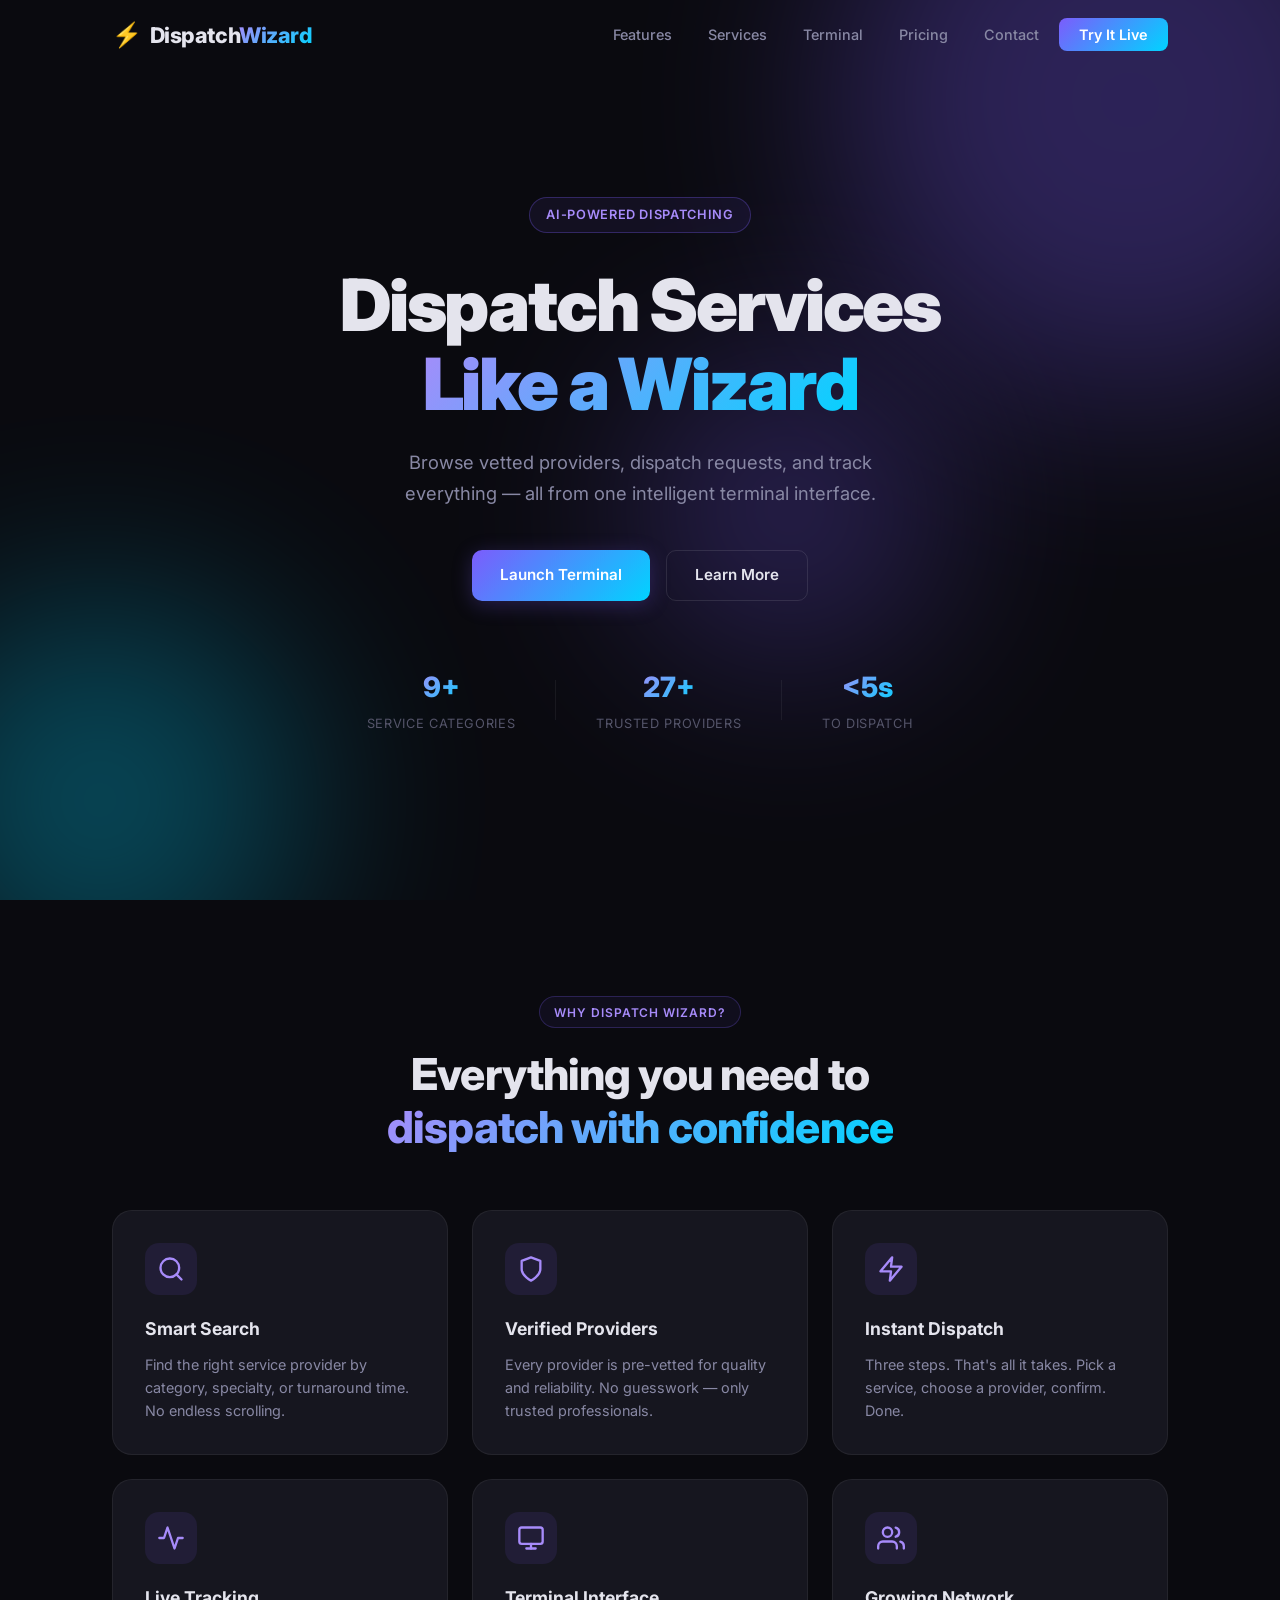
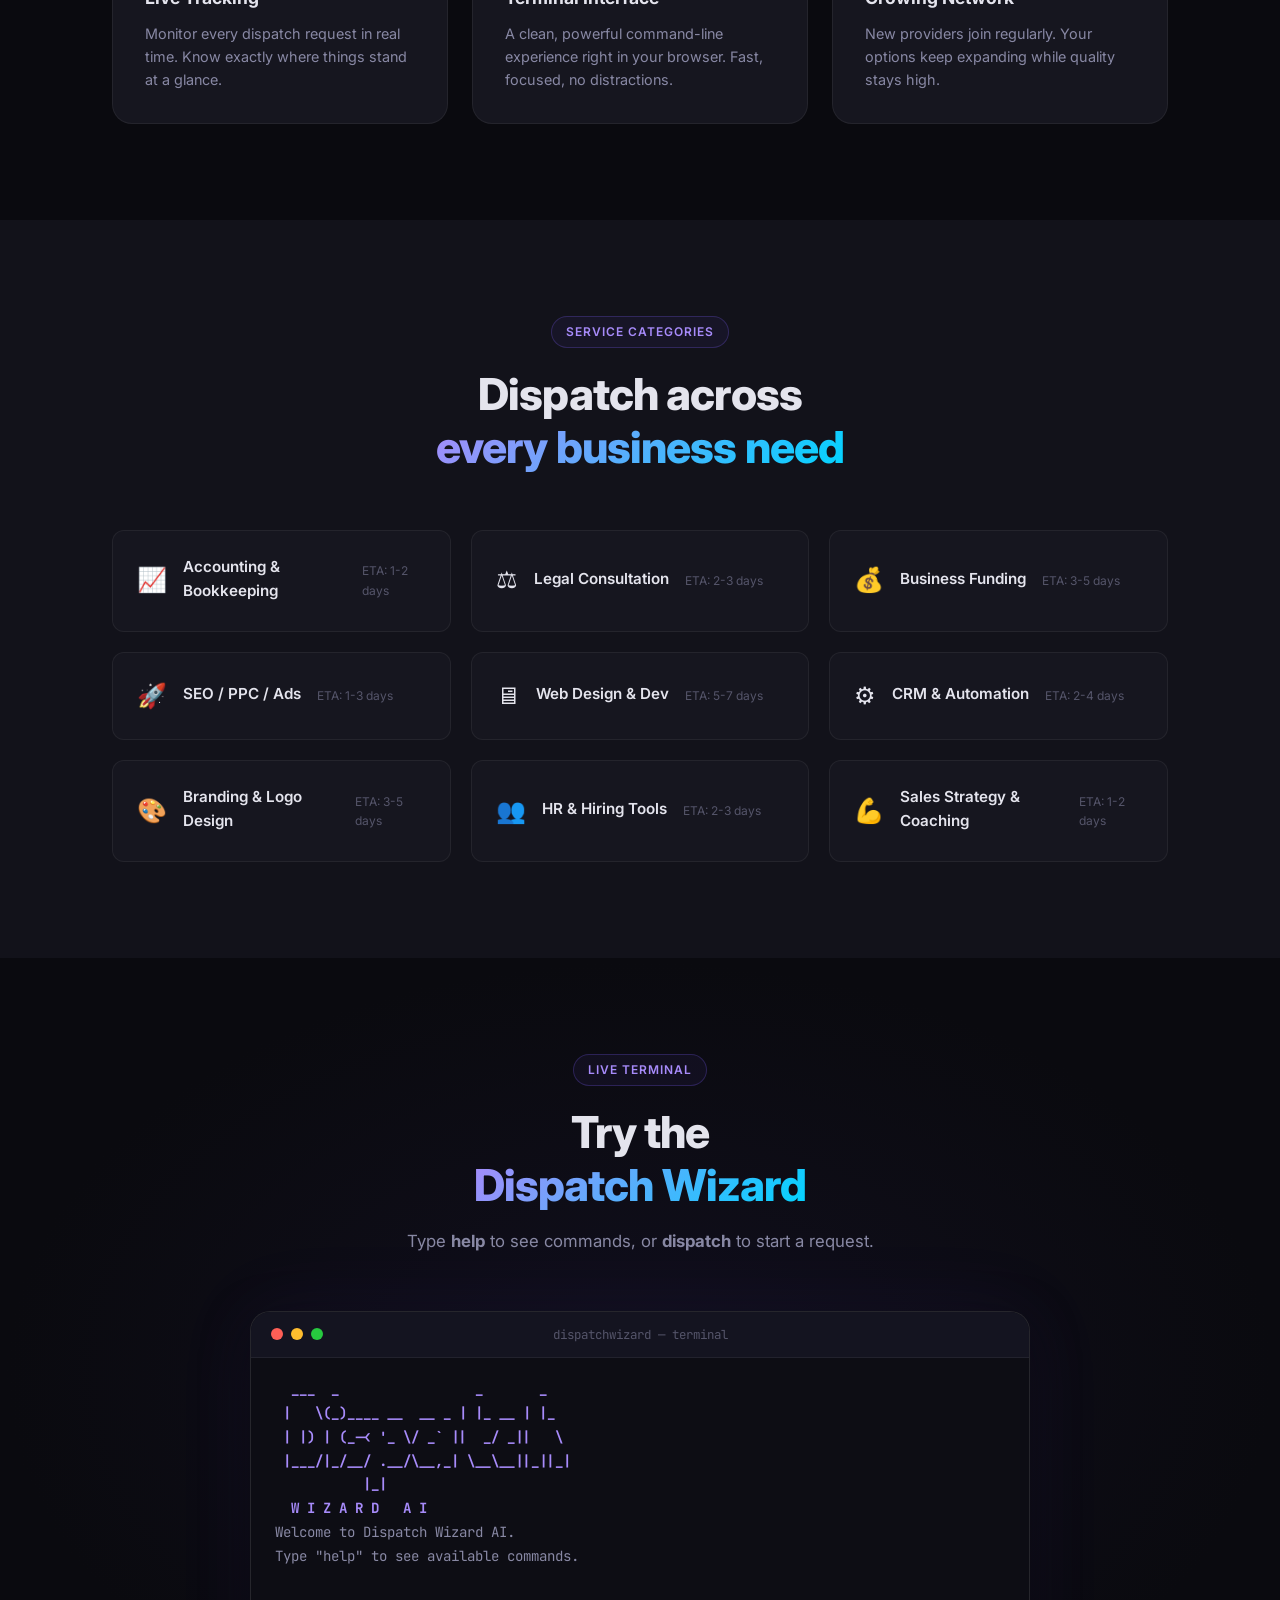
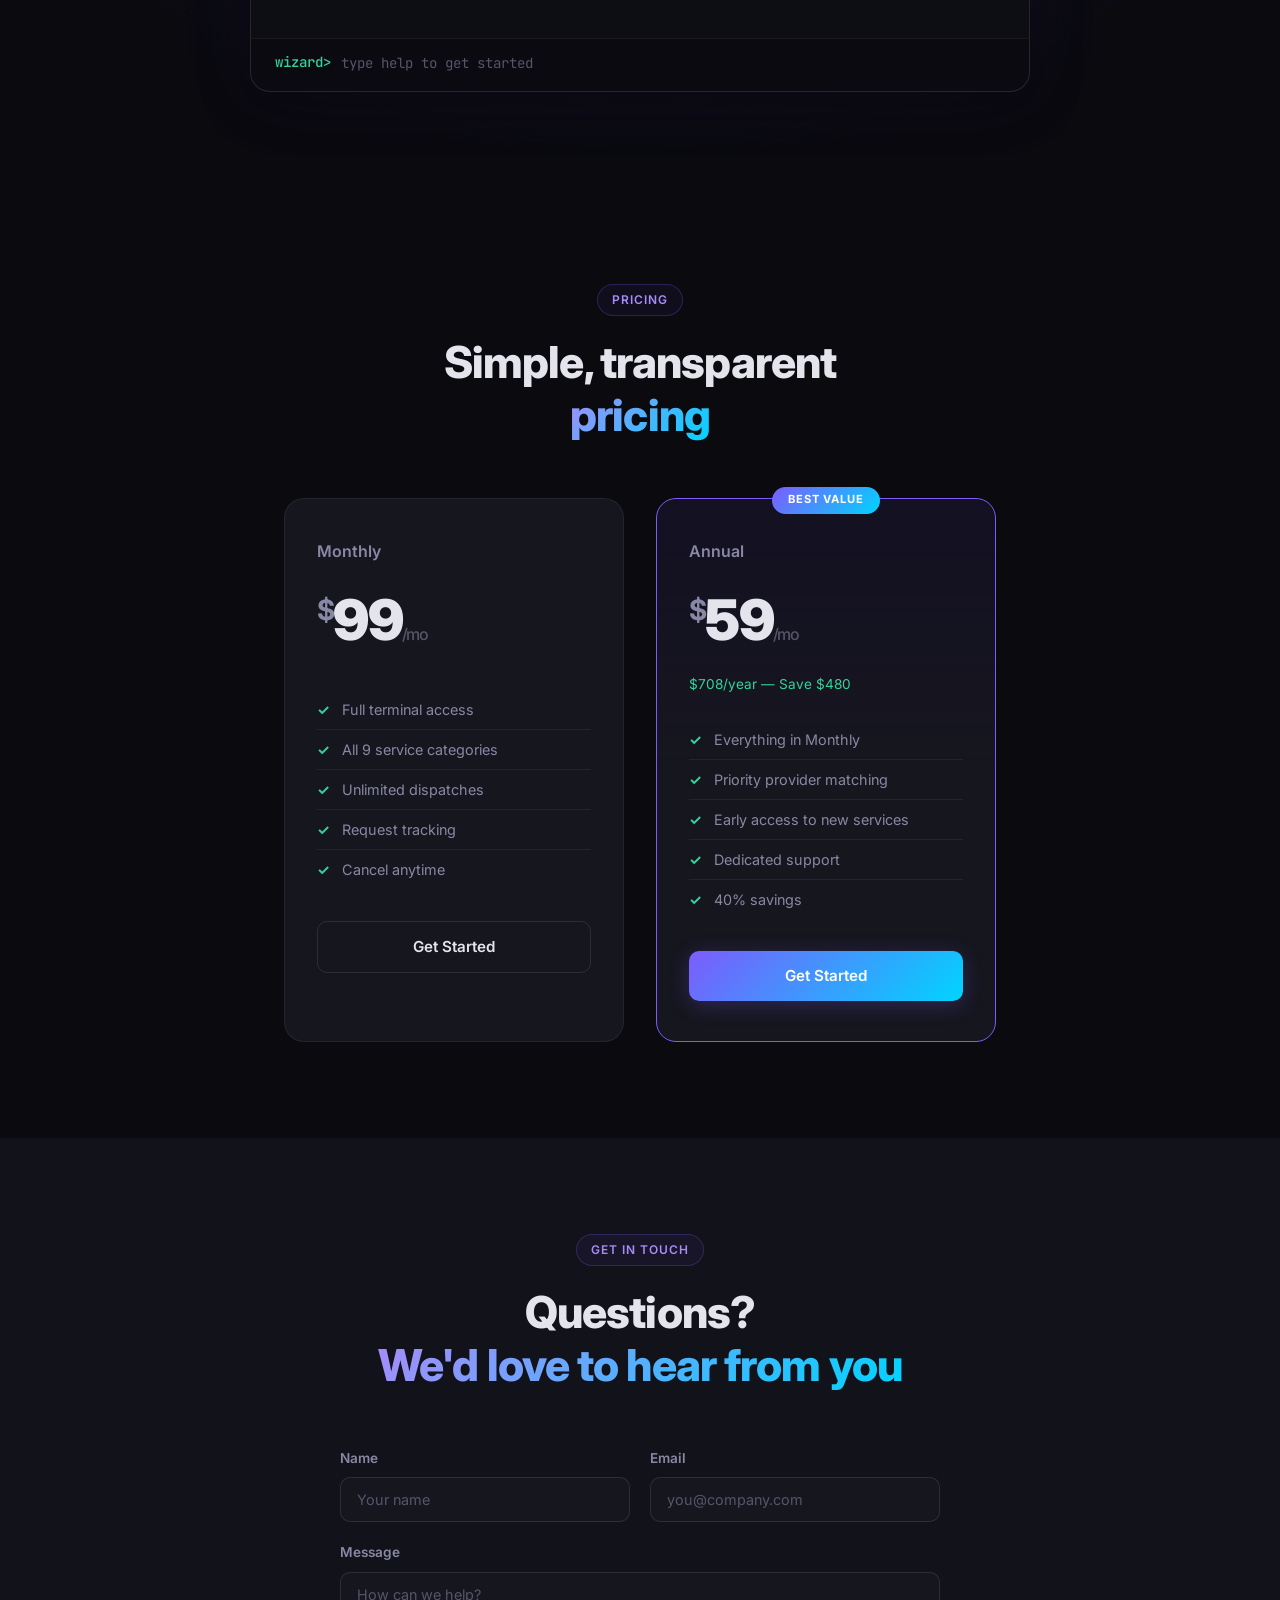
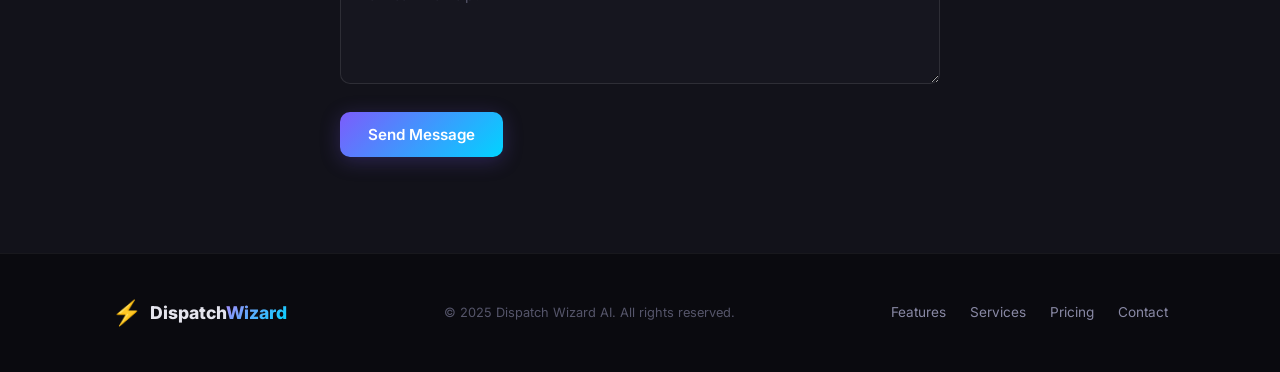
==== commit 785ff7b0: "Inline all CSS and JS into index.html for Netlify deploy External styles.css and dispatch-wizard.js " ====
--- a/index.html
+++ b/index.html
@@ -3,11 +3,934 @@
 <head>
   <meta charset="UTF-8" />
   <meta name="viewport" content="width=device-width, initial-scale=1.0" />
+  <link rel="icon" type="image/svg+xml" href="data:image/svg+xml,<svg xmlns='http://www.w3.org/2000/svg' viewBox='0 0 100 100'><text y='.9em' font-size='90'>⚡</text></svg>" />
   <title>Dispatch Wizard AI — Smart Service Dispatching</title>
   <meta name="description" content="Browse services, choose trusted providers, and dispatch requests instantly with Dispatch Wizard AI." />
-  <link rel="stylesheet" href="styles.css" />
   <link href="https://fonts.googleapis.com/css2?family=Inter:wght@300;400;500;600;700;800;900&family=JetBrains+Mono:wght@400;500;700&display=swap" rel="stylesheet">
-  <script src="dispatch-wizard.js" defer></script>
+  <style>
+/* ================================================================
+   Dispatch Wizard AI — Styles
+   ================================================================ */
+
+/* ── Reset & Base ──────────────────────────────────────────────── */
+*, *::before, *::after {
+  margin: 0;
+  padding: 0;
+  box-sizing: border-box;
+}
+
+:root {
+  --bg: #0a0a0f;
+  --bg-elevated: #12121a;
+  --bg-card: #16161f;
+  --bg-card-hover: #1c1c28;
+  --surface: #1e1e2a;
+  --border: rgba(255, 255, 255, 0.06);
+  --border-light: rgba(255, 255, 255, 0.1);
+  --text: #e4e4ed;
+  --text-secondary: #8888a4;
+  --text-muted: #55556a;
+  --accent: #7c5cfc;
+  --accent-light: #a78bfa;
+  --accent-glow: rgba(124, 92, 252, 0.25);
+  --gradient: linear-gradient(135deg, #7c5cfc 0%, #00d4ff 100%);
+  --gradient-text: linear-gradient(135deg, #a78bfa 0%, #00d4ff 100%);
+  --green: #34d399;
+  --red: #f87171;
+  --yellow: #fbbf24;
+  --radius: 12px;
+  --radius-lg: 20px;
+  --shadow: 0 4px 24px rgba(0, 0, 0, 0.3);
+  --shadow-lg: 0 12px 48px rgba(0, 0, 0, 0.4);
+  --transition: 0.3s cubic-bezier(0.4, 0, 0.2, 1);
+}
+
+html {
+  scroll-behavior: smooth;
+  scroll-padding-top: 80px;
+}
+
+body {
+  font-family: 'Inter', -apple-system, BlinkMacSystemFont, sans-serif;
+  background-color: var(--bg);
+  color: var(--text);
+  line-height: 1.6;
+  -webkit-font-smoothing: antialiased;
+  overflow-x: hidden;
+}
+
+.container {
+  max-width: 1120px;
+  margin: 0 auto;
+  padding: 0 2rem;
+}
+
+a {
+  color: inherit;
+  text-decoration: none;
+}
+
+/* ── Animations ────────────────────────────────────────────────── */
+.fade-in {
+  opacity: 0;
+  transform: translateY(30px);
+  transition: opacity 0.6s ease, transform 0.6s ease;
+}
+
+.fade-in.visible {
+  opacity: 1;
+  transform: translateY(0);
+}
+
+.features-grid .fade-in:nth-child(2) { transition-delay: 0.08s; }
+.features-grid .fade-in:nth-child(3) { transition-delay: 0.16s; }
+.features-grid .fade-in:nth-child(4) { transition-delay: 0.24s; }
+.features-grid .fade-in:nth-child(5) { transition-delay: 0.32s; }
+.features-grid .fade-in:nth-child(6) { transition-delay: 0.4s; }
+
+.services-grid .fade-in:nth-child(2) { transition-delay: 0.05s; }
+.services-grid .fade-in:nth-child(3) { transition-delay: 0.1s; }
+.services-grid .fade-in:nth-child(4) { transition-delay: 0.15s; }
+.services-grid .fade-in:nth-child(5) { transition-delay: 0.2s; }
+.services-grid .fade-in:nth-child(6) { transition-delay: 0.25s; }
+.services-grid .fade-in:nth-child(7) { transition-delay: 0.3s; }
+.services-grid .fade-in:nth-child(8) { transition-delay: 0.35s; }
+.services-grid .fade-in:nth-child(9) { transition-delay: 0.4s; }
+
+/* ── Gradient Text ─────────────────────────────────────────────── */
+.gradient-text {
+  background: var(--gradient-text);
+  -webkit-background-clip: text;
+  -webkit-text-fill-color: transparent;
+  background-clip: text;
+}
+
+/* ── Navigation ────────────────────────────────────────────────── */
+nav {
+  position: fixed;
+  top: 0;
+  left: 0;
+  right: 0;
+  z-index: 1000;
+  padding: 1rem 0;
+  transition: background var(--transition), box-shadow var(--transition), padding var(--transition);
+}
+
+nav.scrolled {
+  background: rgba(10, 10, 15, 0.85);
+  backdrop-filter: blur(20px);
+  -webkit-backdrop-filter: blur(20px);
+  box-shadow: 0 1px 0 var(--border);
+  padding: 0.6rem 0;
+}
+
+.nav-inner {
+  max-width: 1120px;
+  margin: 0 auto;
+  padding: 0 2rem;
+  display: flex;
+  align-items: center;
+  justify-content: space-between;
+}
+
+.nav-logo {
+  display: flex;
+  align-items: center;
+  gap: 0.5rem;
+  font-size: 1.35rem;
+  font-weight: 800;
+  letter-spacing: -0.02em;
+}
+
+.logo-icon {
+  font-size: 1.5rem;
+}
+
+.logo-accent {
+  background: var(--gradient-text);
+  -webkit-background-clip: text;
+  -webkit-text-fill-color: transparent;
+  background-clip: text;
+}
+
+.nav-links {
+  list-style: none;
+  display: flex;
+  align-items: center;
+  gap: 0.25rem;
+}
+
+.nav-links a {
+  padding: 0.5rem 1rem;
+  font-size: 0.9rem;
+  font-weight: 500;
+  color: var(--text-secondary);
+  border-radius: 8px;
+  transition: color var(--transition), background var(--transition);
+}
+
+.nav-links a:hover {
+  color: var(--text);
+  background: rgba(255, 255, 255, 0.05);
+}
+
+.nav-cta {
+  background: var(--gradient) !important;
+  color: #fff !important;
+  font-weight: 600 !important;
+  padding: 0.5rem 1.25rem !important;
+  border-radius: 8px !important;
+  transition: opacity var(--transition) !important;
+}
+
+.nav-cta:hover {
+  opacity: 0.9;
+  background: var(--gradient) !important;
+}
+
+.mobile-toggle {
+  display: none;
+  flex-direction: column;
+  gap: 5px;
+  background: none;
+  border: none;
+  cursor: pointer;
+  padding: 4px;
+}
+
+.mobile-toggle span {
+  width: 24px;
+  height: 2px;
+  background: var(--text);
+  border-radius: 2px;
+  transition: var(--transition);
+}
+
+.mobile-toggle.active span:nth-child(1) {
+  transform: rotate(45deg) translate(5px, 5px);
+}
+.mobile-toggle.active span:nth-child(2) {
+  opacity: 0;
+}
+.mobile-toggle.active span:nth-child(3) {
+  transform: rotate(-45deg) translate(5px, -5px);
+}
+
+/* ── Buttons ───────────────────────────────────────────────────── */
+.btn {
+  display: inline-flex;
+  align-items: center;
+  justify-content: center;
+  padding: 0.8rem 1.75rem;
+  font-size: 0.95rem;
+  font-weight: 600;
+  border-radius: 10px;
+  border: none;
+  cursor: pointer;
+  transition: transform var(--transition), box-shadow var(--transition), opacity var(--transition);
+  font-family: inherit;
+}
+
+.btn:hover {
+  transform: translateY(-2px);
+}
+
+.btn:active {
+  transform: translateY(0);
+}
+
+.btn-primary {
+  background: var(--gradient);
+  color: #fff;
+  box-shadow: 0 4px 20px var(--accent-glow);
+}
+
+.btn-primary:hover {
+  box-shadow: 0 8px 32px var(--accent-glow);
+}
+
+.btn-outline {
+  background: transparent;
+  color: var(--text);
+  border: 1px solid var(--border-light);
+}
+
+.btn-outline:hover {
+  background: rgba(255, 255, 255, 0.05);
+  border-color: rgba(255, 255, 255, 0.2);
+}
+
+.btn-block {
+  width: 100%;
+}
+
+/* ── Hero ──────────────────────────────────────────────────────── */
+.hero {
+  position: relative;
+  min-height: 100vh;
+  display: flex;
+  align-items: center;
+  justify-content: center;
+  text-align: center;
+  padding: 8rem 2rem 6rem;
+  overflow: hidden;
+}
+
+.hero-bg-shapes {
+  position: absolute;
+  inset: 0;
+  overflow: hidden;
+  pointer-events: none;
+}
+
+.shape {
+  position: absolute;
+  border-radius: 50%;
+  filter: blur(100px);
+  opacity: 0.3;
+}
+
+.shape-1 {
+  width: 600px;
+  height: 600px;
+  background: var(--accent);
+  top: -200px;
+  right: -150px;
+  animation: float 12s ease-in-out infinite;
+}
+
+.shape-2 {
+  width: 400px;
+  height: 400px;
+  background: #00d4ff;
+  bottom: -100px;
+  left: -100px;
+  animation: float 10s ease-in-out infinite reverse;
+}
+
+.shape-3 {
+  width: 300px;
+  height: 300px;
+  background: #7c5cfc;
+  top: 40%;
+  left: 50%;
+  animation: float 14s ease-in-out infinite;
+}
+
+@keyframes float {
+  0%, 100% { transform: translate(0, 0); }
+  33% { transform: translate(30px, -30px); }
+  66% { transform: translate(-20px, 20px); }
+}
+
+.hero-content {
+  position: relative;
+  z-index: 1;
+}
+
+.hero-badge {
+  display: inline-block;
+  padding: 0.4rem 1rem;
+  font-size: 0.8rem;
+  font-weight: 600;
+  letter-spacing: 0.05em;
+  text-transform: uppercase;
+  color: var(--accent-light);
+  border: 1px solid rgba(124, 92, 252, 0.3);
+  border-radius: 100px;
+  margin-bottom: 2rem;
+  background: rgba(124, 92, 252, 0.08);
+}
+
+.hero h1 {
+  font-size: clamp(2.5rem, 6vw, 4.5rem);
+  font-weight: 900;
+  line-height: 1.1;
+  letter-spacing: -0.03em;
+  margin-bottom: 1.5rem;
+}
+
+.hero-sub {
+  font-size: 1.15rem;
+  color: var(--text-secondary);
+  max-width: 540px;
+  margin: 0 auto 2.5rem;
+  line-height: 1.7;
+}
+
+.hero-actions {
+  display: flex;
+  gap: 1rem;
+  justify-content: center;
+  flex-wrap: wrap;
+  margin-bottom: 4rem;
+}
+
+.hero-stats {
+  display: flex;
+  align-items: center;
+  justify-content: center;
+  gap: 2.5rem;
+  flex-wrap: wrap;
+}
+
+.stat {
+  display: flex;
+  flex-direction: column;
+  align-items: center;
+}
+
+.stat-num {
+  font-size: 1.75rem;
+  font-weight: 800;
+  background: var(--gradient-text);
+  -webkit-background-clip: text;
+  -webkit-text-fill-color: transparent;
+  background-clip: text;
+}
+
+.stat-label {
+  font-size: 0.8rem;
+  color: var(--text-muted);
+  text-transform: uppercase;
+  letter-spacing: 0.05em;
+  margin-top: 0.25rem;
+}
+
+.stat-divider {
+  width: 1px;
+  height: 40px;
+  background: var(--border);
+}
+
+/* ── Sections ──────────────────────────────────────────────────── */
+.section {
+  padding: 6rem 0;
+}
+
+.section-dark {
+  background: var(--bg-elevated);
+}
+
+.section-terminal {
+  background: radial-gradient(ellipse at center, rgba(124, 92, 252, 0.06) 0%, var(--bg) 70%);
+}
+
+.section-header {
+  text-align: center;
+  margin-bottom: 3.5rem;
+}
+
+.section-tag {
+  display: inline-block;
+  padding: 0.35rem 0.9rem;
+  font-size: 0.75rem;
+  font-weight: 600;
+  letter-spacing: 0.08em;
+  text-transform: uppercase;
+  color: var(--accent-light);
+  border: 1px solid rgba(124, 92, 252, 0.25);
+  border-radius: 100px;
+  margin-bottom: 1.25rem;
+  background: rgba(124, 92, 252, 0.06);
+}
+
+.section-header h2 {
+  font-size: clamp(1.8rem, 4vw, 2.75rem);
+  font-weight: 800;
+  line-height: 1.2;
+  letter-spacing: -0.02em;
+}
+
+.section-desc {
+  margin-top: 1rem;
+  color: var(--text-secondary);
+  font-size: 1.05rem;
+}
+
+/* ── Features Grid ─────────────────────────────────────────────── */
+.features-grid {
+  display: grid;
+  grid-template-columns: repeat(3, 1fr);
+  gap: 1.5rem;
+}
+
+.feature-card {
+  background: var(--bg-card);
+  border: 1px solid var(--border);
+  border-radius: var(--radius-lg);
+  padding: 2rem;
+  transition: transform var(--transition), border-color var(--transition), background var(--transition);
+}
+
+.feature-card:hover {
+  transform: translateY(-4px);
+  border-color: rgba(124, 92, 252, 0.2);
+  background: var(--bg-card-hover);
+}
+
+.feature-icon {
+  width: 52px;
+  height: 52px;
+  display: flex;
+  align-items: center;
+  justify-content: center;
+  border-radius: 14px;
+  background: rgba(124, 92, 252, 0.1);
+  color: var(--accent-light);
+  margin-bottom: 1.25rem;
+}
+
+.feature-card h3 {
+  font-size: 1.1rem;
+  font-weight: 700;
+  margin-bottom: 0.6rem;
+}
+
+.feature-card p {
+  font-size: 0.9rem;
+  color: var(--text-secondary);
+  line-height: 1.6;
+}
+
+/* ── Services Grid ─────────────────────────────────────────────── */
+.services-grid {
+  display: grid;
+  grid-template-columns: repeat(3, 1fr);
+  gap: 1.25rem;
+}
+
+.service-card {
+  background: var(--bg-card);
+  border: 1px solid var(--border);
+  border-radius: var(--radius);
+  padding: 1.5rem;
+  display: flex;
+  align-items: center;
+  gap: 1rem;
+  transition: transform var(--transition), border-color var(--transition), background var(--transition);
+}
+
+.service-card:hover {
+  transform: translateY(-2px);
+  border-color: rgba(124, 92, 252, 0.2);
+  background: var(--bg-card-hover);
+}
+
+.service-icon {
+  font-size: 1.5rem;
+  flex-shrink: 0;
+}
+
+.service-card h4 {
+  font-size: 0.95rem;
+  font-weight: 600;
+  margin-bottom: 0.2rem;
+}
+
+.service-eta {
+  font-size: 0.75rem;
+  color: var(--text-muted);
+}
+
+/* ── Terminal ──────────────────────────────────────────────────── */
+.terminal {
+  background: #0d0d14;
+  border: 1px solid var(--border-light);
+  border-radius: var(--radius-lg);
+  overflow: hidden;
+  font-family: 'JetBrains Mono', 'Courier New', monospace;
+  font-size: 0.88rem;
+  line-height: 1.7;
+  max-width: 780px;
+  margin: 0 auto;
+  box-shadow: var(--shadow-lg), 0 0 80px rgba(124, 92, 252, 0.08);
+}
+
+.term-titlebar {
+  background: #141420;
+  padding: 0.75rem 1.25rem;
+  display: flex;
+  align-items: center;
+  border-bottom: 1px solid var(--border);
+}
+
+.term-dots {
+  display: flex;
+  gap: 8px;
+}
+
+.term-dot {
+  width: 12px;
+  height: 12px;
+  border-radius: 50%;
+}
+
+.term-dot.red    { background: #ff5f56; }
+.term-dot.yellow { background: #ffbd2e; }
+.term-dot.green  { background: #27c93f; }
+
+.term-title {
+  flex: 1;
+  text-align: center;
+  color: var(--text-muted);
+  font-size: 0.78rem;
+}
+
+.term-titlebar-spacer {
+  width: 52px;
+}
+
+.term-output {
+  padding: 1.25rem 1.5rem;
+  min-height: 280px;
+  max-height: 440px;
+  overflow-y: auto;
+  white-space: pre-wrap;
+  word-break: break-word;
+}
+
+.term-output::-webkit-scrollbar {
+  width: 5px;
+}
+.term-output::-webkit-scrollbar-track {
+  background: transparent;
+}
+.term-output::-webkit-scrollbar-thumb {
+  background: var(--border-light);
+  border-radius: 3px;
+}
+
+.term-input-row {
+  display: flex;
+  align-items: center;
+  padding: 0.75rem 1.5rem 1rem;
+  border-top: 1px solid var(--border);
+  background: rgba(0, 0, 0, 0.2);
+}
+
+.term-prompt {
+  color: var(--green);
+  margin-right: 0.6rem;
+  flex-shrink: 0;
+  user-select: none;
+  font-weight: 500;
+}
+
+.term-input {
+  flex: 1;
+  background: transparent;
+  border: none;
+  outline: none;
+  color: var(--text);
+  font-family: inherit;
+  font-size: inherit;
+  caret-color: var(--accent-light);
+}
+
+.term-input::placeholder {
+  color: var(--text-muted);
+}
+
+.term-line        { color: var(--text); }
+.term-banner      { color: var(--accent-light); font-weight: bold; }
+.term-heading     { color: #d4b4ff; font-weight: bold; }
+.term-info        { color: var(--text-secondary); }
+.term-error       { color: var(--red); }
+.term-success     { color: var(--green); font-weight: bold; }
+.term-muted       { color: var(--text-muted); }
+.term-id          { color: #fbbf24; }
+.term-cmd         { color: #67d4ff; }
+.term-prompt-echo { color: var(--green); }
+
+/* ── Pricing ───────────────────────────────────────────────────── */
+.pricing-grid {
+  display: flex;
+  justify-content: center;
+  gap: 2rem;
+  flex-wrap: wrap;
+}
+
+.pricing-card {
+  background: var(--bg-card);
+  border: 1px solid var(--border);
+  border-radius: var(--radius-lg);
+  padding: 2.5rem 2rem;
+  width: 340px;
+  position: relative;
+  transition: transform var(--transition), border-color var(--transition);
+}
+
+.pricing-card:hover {
+  transform: translateY(-4px);
+}
+
+.pricing-featured {
+  border-color: var(--accent);
+  background: linear-gradient(180deg, rgba(124, 92, 252, 0.08) 0%, var(--bg-card) 50%);
+}
+
+.pricing-badge {
+  position: absolute;
+  top: -12px;
+  left: 50%;
+  transform: translateX(-50%);
+  background: var(--gradient);
+  color: #fff;
+  font-size: 0.7rem;
+  font-weight: 700;
+  text-transform: uppercase;
+  letter-spacing: 0.08em;
+  padding: 0.3rem 1rem;
+  border-radius: 100px;
+}
+
+.pricing-tier {
+  font-size: 1rem;
+  font-weight: 600;
+  color: var(--text-secondary);
+  margin-bottom: 0.75rem;
+}
+
+.pricing-amount {
+  font-size: 3.5rem;
+  font-weight: 900;
+  letter-spacing: -0.03em;
+  margin-bottom: 0.5rem;
+}
+
+.currency {
+  font-size: 1.75rem;
+  vertical-align: super;
+  color: var(--text-secondary);
+  font-weight: 700;
+}
+
+.period {
+  font-size: 1rem;
+  color: var(--text-muted);
+  font-weight: 500;
+}
+
+.pricing-note {
+  font-size: 0.85rem;
+  color: var(--green);
+  margin-bottom: 1.5rem;
+}
+
+.pricing-features {
+  list-style: none;
+  margin: 1.5rem 0 2rem;
+}
+
+.pricing-features li {
+  padding: 0.5rem 0;
+  font-size: 0.9rem;
+  color: var(--text-secondary);
+  border-bottom: 1px solid var(--border);
+}
+
+.pricing-features li:last-child {
+  border-bottom: none;
+}
+
+.pricing-features li::before {
+  content: "\2713";
+  color: var(--green);
+  font-weight: 700;
+  margin-right: 0.75rem;
+}
+
+/* ── Contact Form ──────────────────────────────────────────────── */
+.contact-form {
+  max-width: 600px;
+  margin: 0 auto;
+}
+
+.form-row {
+  display: flex;
+  gap: 1.25rem;
+}
+
+.form-group {
+  flex: 1;
+  margin-bottom: 1.25rem;
+}
+
+.form-group label {
+  display: block;
+  font-size: 0.85rem;
+  font-weight: 600;
+  color: var(--text-secondary);
+  margin-bottom: 0.5rem;
+}
+
+.form-group input,
+.form-group textarea {
+  width: 100%;
+  padding: 0.8rem 1rem;
+  font-size: 0.9rem;
+  font-family: inherit;
+  color: var(--text);
+  background: var(--bg-card);
+  border: 1px solid var(--border-light);
+  border-radius: 10px;
+  outline: none;
+  transition: border-color var(--transition), box-shadow var(--transition);
+}
+
+.form-group input:focus,
+.form-group textarea:focus {
+  border-color: var(--accent);
+  box-shadow: 0 0 0 3px var(--accent-glow);
+}
+
+.form-group input::placeholder,
+.form-group textarea::placeholder {
+  color: var(--text-muted);
+}
+
+.form-group textarea {
+  resize: vertical;
+}
+
+/* ── Footer ────────────────────────────────────────────────────── */
+.footer {
+  border-top: 1px solid var(--border);
+  padding: 2.5rem 0;
+}
+
+.footer-inner {
+  display: flex;
+  align-items: center;
+  justify-content: space-between;
+  flex-wrap: wrap;
+  gap: 1rem;
+}
+
+.footer-brand {
+  display: flex;
+  align-items: center;
+  gap: 0.5rem;
+  font-weight: 800;
+  font-size: 1.1rem;
+}
+
+.footer-copy {
+  font-size: 0.8rem;
+  color: var(--text-muted);
+}
+
+.footer-links {
+  display: flex;
+  gap: 1.5rem;
+}
+
+.footer-links a {
+  font-size: 0.85rem;
+  color: var(--text-secondary);
+  transition: color var(--transition);
+}
+
+.footer-links a:hover {
+  color: var(--text);
+}
+
+/* ── Responsive ────────────────────────────────────────────────── */
+@media (max-width: 900px) {
+  .features-grid {
+    grid-template-columns: repeat(2, 1fr);
+  }
+  .services-grid {
+    grid-template-columns: repeat(2, 1fr);
+  }
+}
+
+@media (max-width: 640px) {
+  .mobile-toggle {
+    display: flex;
+  }
+
+  .nav-links {
+    position: fixed;
+    top: 0;
+    right: -100%;
+    width: 280px;
+    height: 100vh;
+    background: var(--bg-elevated);
+    flex-direction: column;
+    align-items: stretch;
+    padding: 5rem 2rem 2rem;
+    gap: 0.25rem;
+    border-left: 1px solid var(--border);
+    transition: right var(--transition);
+  }
+
+  .nav-links.open {
+    right: 0;
+  }
+
+  .nav-links a {
+    padding: 0.8rem 1rem;
+    font-size: 1rem;
+  }
+
+  .hero {
+    min-height: auto;
+    padding: 7rem 1.5rem 4rem;
+  }
+
+  .hero h1 {
+    font-size: 2.25rem;
+  }
+
+  .hero-stats {
+    gap: 1.5rem;
+  }
+
+  .stat-divider {
+    display: none;
+  }
+
+  .features-grid,
+  .services-grid {
+    grid-template-columns: 1fr;
+  }
+
+  .service-card {
+    flex-direction: column;
+    text-align: center;
+  }
+
+  .form-row {
+    flex-direction: column;
+    gap: 0;
+  }
+
+  .pricing-card {
+    width: 100%;
+  }
+
+  .section {
+    padding: 4rem 0;
+  }
+
+  .footer-inner {
+    flex-direction: column;
+    text-align: center;
+  }
+
+  .terminal {
+    font-size: 0.8rem;
+    border-radius: var(--radius);
+  }
+
+  .term-output {
+    min-height: 220px;
+    max-height: 360px;
+  }
+}
+  </style>
 </head>
 <body>
 
@@ -331,5 +1254,228 @@
       observer.observe(el);
     });
   </script>
+
+  <script>
+  /**
+   * Dispatch Wizard AI — Terminal
+   */
+  (function () {
+    'use strict';
+
+    var SERVICES = [
+      { id: 1, name: 'Accounting & Bookkeeping', providers: ['AccuBooks Pro', 'LedgerLine', 'NumeriCo'], eta: '1-2 days' },
+      { id: 2, name: 'Legal Consultation',       providers: ['BizLegal Group', 'ClearCounsel', 'LawBridge'],  eta: '2-3 days' },
+      { id: 3, name: 'Business Funding',         providers: ['CapitalWave', 'FundSpark', 'GrowthVault'],      eta: '3-5 days' },
+      { id: 4, name: 'SEO / PPC / Ads',          providers: ['RankRocket', 'ClickForge', 'AdPulse'],          eta: '1-3 days' },
+      { id: 5, name: 'Web Design & Development',  providers: ['PixelCraft', 'DevHorizon', 'SiteForge'],        eta: '5-7 days' },
+      { id: 6, name: 'CRM & Automation',          providers: ['FlowStack', 'AutomateIQ', 'CRMNexus'],         eta: '2-4 days' },
+      { id: 7, name: 'Branding & Logo Design',    providers: ['BrandMint', 'LogoLab', 'IdentityCo'],          eta: '3-5 days' },
+      { id: 8, name: 'HR & Hiring Tools',         providers: ['TalentBridge', 'HireWell', 'PeopleOps Pro'],    eta: '2-3 days' },
+      { id: 9, name: 'Sales Strategy & Coaching',  providers: ['CloseMaster', 'PipelinePro', 'SalesEdge'],      eta: '1-2 days' },
+    ];
+
+    var wizardStep = 'idle';
+    var selectedSvc = null;
+    var selectedProv = null;
+    var dispatches = [];
+    var outputEl, inputEl, promptEl;
+
+    function print(text, cls) {
+      var line = document.createElement('div');
+      line.className = 'term-line' + (cls ? ' ' + cls : '');
+      line.textContent = text;
+      outputEl.appendChild(line);
+      outputEl.scrollTop = outputEl.scrollHeight;
+    }
+
+    function printHTML(html, cls) {
+      var line = document.createElement('div');
+      line.className = 'term-line' + (cls ? ' ' + cls : '');
+      line.innerHTML = html;
+      outputEl.appendChild(line);
+      outputEl.scrollTop = outputEl.scrollHeight;
+    }
+
+    function blankLine() { print(''); }
+
+    function setPrompt(text) { promptEl.textContent = text; }
+
+    function resetWizard() {
+      wizardStep = 'idle';
+      selectedSvc = null;
+      selectedProv = null;
+      setPrompt('wizard>');
+    }
+
+    function printBanner() {
+      var banner = [
+        '  ___  _                 _       _     ',
+        ' |   \\(_)____ __  __ _ | |_ __ | |_   ',
+        ' | |) | (_-< \'_ \\/ _` ||  _/ _||   \\  ',
+        ' |___/|_/__/ .__/\\__,_| \\__\\__||_||_| ',
+        '           |_|                          ',
+        '  W I Z A R D   A I                     ',
+      ];
+      banner.forEach(function (l) { print(l, 'term-banner'); });
+      blankLine();
+      print('Welcome to Dispatch Wizard AI.', 'term-info');
+      print('Type "help" to see available commands.', 'term-info');
+      blankLine();
+    }
+
+    var commands = {};
+
+    commands.help = function () {
+      print('Available commands:', 'term-heading');
+      blankLine();
+      printHTML('  <span class="term-cmd">services</span>        \u2014 List all available service categories');
+      printHTML('  <span class="term-cmd">dispatch</span>        \u2014 Start the dispatch wizard');
+      printHTML('  <span class="term-cmd">status</span>          \u2014 View your dispatched requests');
+      printHTML('  <span class="term-cmd">info &lt;id&gt;</span>       \u2014 Details about a service (e.g. info 3)');
+      printHTML('  <span class="term-cmd">clear</span>           \u2014 Clear the terminal');
+      printHTML('  <span class="term-cmd">help</span>            \u2014 Show this help message');
+      blankLine();
+    };
+
+    commands.services = function () {
+      print('Available Services:', 'term-heading');
+      blankLine();
+      SERVICES.forEach(function (s) {
+        printHTML('  <span class="term-id">[' + s.id + ']</span> ' + s.name + '  <span class="term-muted">(ETA: ' + s.eta + ')</span>');
+      });
+      blankLine();
+      print('Use "info <id>" for details or "dispatch" to start a request.', 'term-info');
+      blankLine();
+    };
+
+    commands.info = function (args) {
+      var id = parseInt(args[0], 10);
+      var svc = SERVICES.find(function (s) { return s.id === id; });
+      if (!svc) { print('Service not found. Use "services" to see the list.', 'term-error'); return; }
+      blankLine();
+      print('Service: ' + svc.name, 'term-heading');
+      print('  Estimated turnaround: ' + svc.eta);
+      print('  Providers:');
+      svc.providers.forEach(function (p, i) {
+        printHTML('    <span class="term-id">[' + (i + 1) + ']</span> ' + p);
+      });
+      blankLine();
+    };
+
+    commands.dispatch = function () {
+      wizardStep = 'select-service';
+      blankLine();
+      print('\u2500\u2500 Dispatch Wizard \u2500\u2500\u2500\u2500\u2500\u2500\u2500\u2500\u2500\u2500\u2500\u2500\u2500\u2500\u2500\u2500\u2500\u2500\u2500\u2500\u2500\u2500\u2500\u2500\u2500', 'term-heading');
+      print('Step 1/3: Select a service category', 'term-info');
+      blankLine();
+      SERVICES.forEach(function (s) {
+        printHTML('  <span class="term-id">[' + s.id + ']</span> ' + s.name);
+      });
+      blankLine();
+      print('Enter the service number:', 'term-info');
+      setPrompt('service #>');
+    };
+
+    commands.status = function () {
+      if (dispatches.length === 0) { print('No dispatch requests yet. Use "dispatch" to create one.', 'term-info'); blankLine(); return; }
+      blankLine();
+      print('Your Dispatch Requests:', 'term-heading');
+      blankLine();
+      dispatches.forEach(function (d, i) {
+        printHTML('  <span class="term-id">[' + (i + 1) + ']</span> ' + d.service + ' \u2192 <span class="term-success">' + d.provider + '</span>  <span class="term-muted">(ETA: ' + d.eta + ' | ' + d.status + ')</span>');
+      });
+      blankLine();
+    };
+
+    commands.clear = function () { outputEl.innerHTML = ''; };
+
+    function handleWizardInput(input) {
+      if (input === 'cancel' || input === 'exit' || input === 'quit') {
+        print('Dispatch cancelled.', 'term-error'); blankLine(); resetWizard(); return;
+      }
+      switch (wizardStep) {
+        case 'select-service': {
+          var id = parseInt(input, 10);
+          selectedSvc = SERVICES.find(function (s) { return s.id === id; });
+          if (!selectedSvc) { print('Invalid selection. Enter a number from 1-' + SERVICES.length + ', or "cancel".', 'term-error'); return; }
+          wizardStep = 'select-provider';
+          blankLine();
+          print('Step 2/3: Choose a provider for ' + selectedSvc.name, 'term-info');
+          blankLine();
+          selectedSvc.providers.forEach(function (p, i) { printHTML('  <span class="term-id">[' + (i + 1) + ']</span> ' + p); });
+          blankLine();
+          print('Enter the provider number:', 'term-info');
+          setPrompt('provider #>');
+          break;
+        }
+        case 'select-provider': {
+          var idx = parseInt(input, 10) - 1;
+          if (idx < 0 || idx >= selectedSvc.providers.length) { print('Invalid selection. Enter a number from 1-' + selectedSvc.providers.length + ', or "cancel".', 'term-error'); return; }
+          selectedProv = selectedSvc.providers[idx];
+          wizardStep = 'confirm';
+          blankLine();
+          print('Step 3/3: Confirm your dispatch', 'term-info');
+          blankLine();
+          print('  Service  : ' + selectedSvc.name);
+          print('  Provider : ' + selectedProv);
+          print('  ETA      : ' + selectedSvc.eta);
+          blankLine();
+          print('Dispatch this request? (yes / no)', 'term-info');
+          setPrompt('confirm>');
+          break;
+        }
+        case 'confirm': {
+          var answer = input.toLowerCase();
+          if (answer === 'yes' || answer === 'y') {
+            dispatches.push({ service: selectedSvc.name, provider: selectedProv, eta: selectedSvc.eta, status: 'Dispatched' });
+            blankLine();
+            print('Request dispatched successfully!', 'term-success');
+            print(selectedSvc.name + ' \u2192 ' + selectedProv, 'term-success');
+            print('Estimated turnaround: ' + selectedSvc.eta, 'term-info');
+            blankLine();
+            print('Use "status" to track your requests.', 'term-info');
+            blankLine();
+            resetWizard();
+          } else if (answer === 'no' || answer === 'n') {
+            print('Dispatch cancelled.', 'term-error'); blankLine(); resetWizard();
+          } else {
+            print('Please type "yes" or "no".', 'term-error');
+          }
+          break;
+        }
+        default: resetWizard();
+      }
+    }
+
+    function processInput(raw) {
+      var input = raw.trim();
+      if (!input) return;
+      printHTML('<span class="term-prompt-echo">' + promptEl.textContent + '</span> ' + input);
+      if (wizardStep !== 'idle') { handleWizardInput(input); return; }
+      var parts = input.split(/\s+/);
+      var cmd = parts[0].toLowerCase();
+      var args = parts.slice(1);
+      if (commands[cmd]) { commands[cmd](args); }
+      else { print('Unknown command: ' + cmd + '. Type "help" for available commands.', 'term-error'); blankLine(); }
+    }
+
+    function init() {
+      var terminal = document.getElementById('dispatch-terminal');
+      if (!terminal) return;
+      outputEl = terminal.querySelector('.term-output');
+      inputEl = terminal.querySelector('.term-input');
+      promptEl = terminal.querySelector('.term-prompt');
+      if (!outputEl || !inputEl || !promptEl) return;
+      printBanner();
+      inputEl.addEventListener('keydown', function (e) {
+        if (e.key === 'Enter') { processInput(inputEl.value); inputEl.value = ''; }
+      });
+      terminal.addEventListener('click', function () { inputEl.focus(); });
+    }
+
+    if (document.readyState === 'loading') { document.addEventListener('DOMContentLoaded', init); }
+    else { init(); }
+  })();
+  </script>
 </body>
 </html>
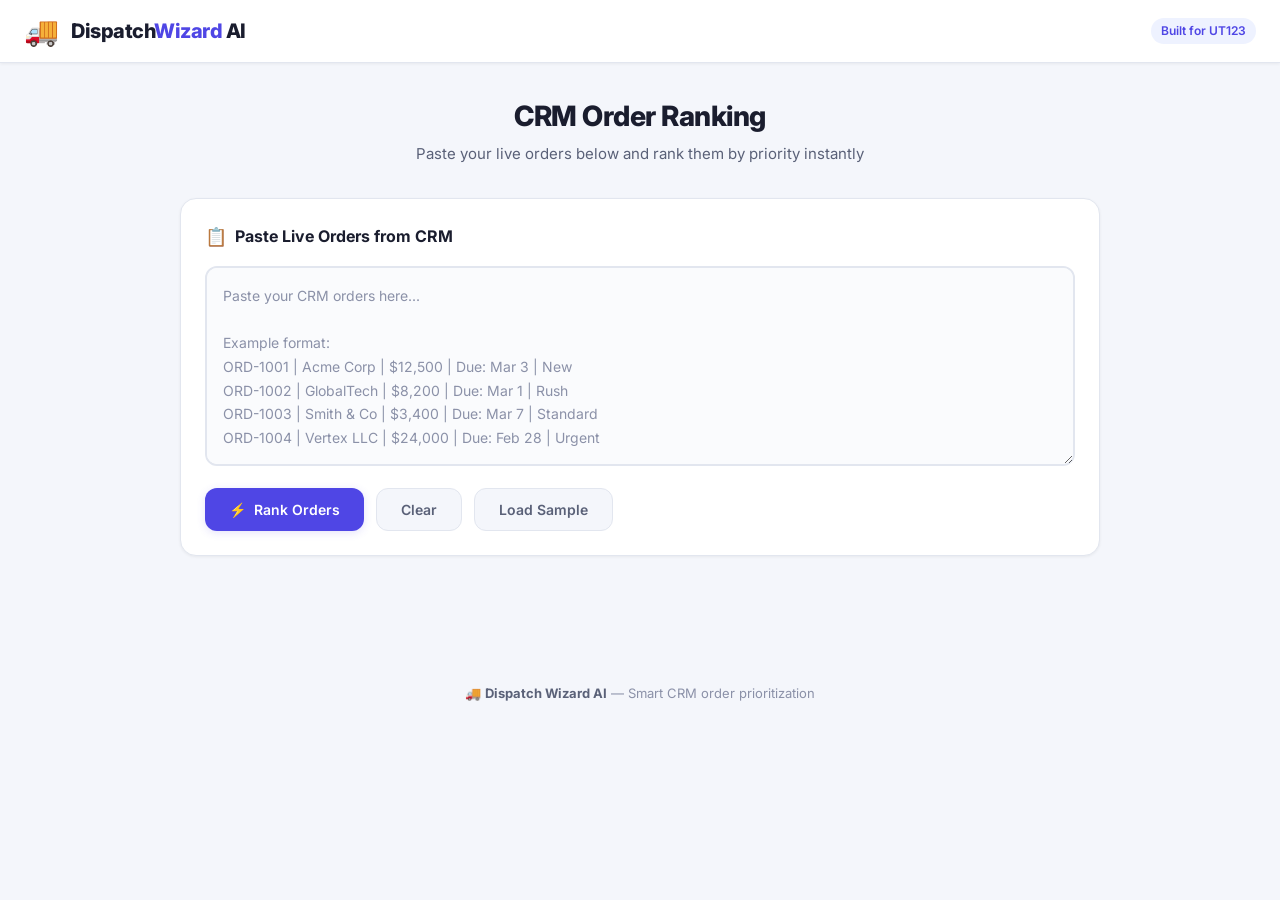
==== commit 0fae2244: "Redesign CRM order ranking tool with modern UI Replace incorrect terminal landing page with actual C" ====
--- a/index.html
+++ b/index.html
@@ -3,16 +3,11 @@
 <head>
   <meta charset="UTF-8" />
   <meta name="viewport" content="width=device-width, initial-scale=1.0" />
-  <link rel="icon" type="image/svg+xml" href="data:image/svg+xml,<svg xmlns='http://www.w3.org/2000/svg' viewBox='0 0 100 100'><text y='.9em' font-size='90'>⚡</text></svg>" />
-  <title>Dispatch Wizard AI — Smart Service Dispatching</title>
-  <meta name="description" content="Browse services, choose trusted providers, and dispatch requests instantly with Dispatch Wizard AI." />
-  <link href="https://fonts.googleapis.com/css2?family=Inter:wght@300;400;500;600;700;800;900&family=JetBrains+Mono:wght@400;500;700&display=swap" rel="stylesheet">
+  <link rel="icon" type="image/svg+xml" href="data:image/svg+xml,<svg xmlns='http://www.w3.org/2000/svg' viewBox='0 0 100 100'><text y='.9em' font-size='90'>🚚</text></svg>" />
+  <title>Dispatch Wizard AI — CRM Order Ranking</title>
+  <meta name="description" content="Smart CRM order ranking and dispatch prioritization tool. Paste your live orders, rank them instantly." />
+  <link href="https://fonts.googleapis.com/css2?family=Inter:wght@400;500;600;700;800&display=swap" rel="stylesheet">
   <style>
-/* ================================================================
-   Dispatch Wizard AI — Styles
-   ================================================================ */
-
-/* ── Reset & Base ──────────────────────────────────────────────── */
 *, *::before, *::after {
   margin: 0;
   padding: 0;
@@ -20,1462 +15,817 @@
 }
 
 :root {
-  --bg: #0a0a0f;
-  --bg-elevated: #12121a;
-  --bg-card: #16161f;
-  --bg-card-hover: #1c1c28;
-  --surface: #1e1e2a;
-  --border: rgba(255, 255, 255, 0.06);
-  --border-light: rgba(255, 255, 255, 0.1);
-  --text: #e4e4ed;
-  --text-secondary: #8888a4;
-  --text-muted: #55556a;
-  --accent: #7c5cfc;
-  --accent-light: #a78bfa;
-  --accent-glow: rgba(124, 92, 252, 0.25);
-  --gradient: linear-gradient(135deg, #7c5cfc 0%, #00d4ff 100%);
-  --gradient-text: linear-gradient(135deg, #a78bfa 0%, #00d4ff 100%);
-  --green: #34d399;
-  --red: #f87171;
-  --yellow: #fbbf24;
+  --bg: #f4f6fb;
+  --card-bg: #ffffff;
+  --card-border: #e2e6ef;
+  --text: #1a1d2e;
+  --text-secondary: #5a6178;
+  --text-muted: #8b91a8;
+  --accent: #4f46e5;
+  --accent-hover: #4338ca;
+  --accent-light: #eef2ff;
+  --accent-glow: rgba(79, 70, 229, 0.15);
+  --green: #10b981;
+  --green-bg: #ecfdf5;
+  --green-border: #a7f3d0;
+  --red: #ef4444;
+  --red-bg: #fef2f2;
+  --orange: #f59e0b;
+  --orange-bg: #fffbeb;
   --radius: 12px;
-  --radius-lg: 20px;
-  --shadow: 0 4px 24px rgba(0, 0, 0, 0.3);
-  --shadow-lg: 0 12px 48px rgba(0, 0, 0, 0.4);
-  --transition: 0.3s cubic-bezier(0.4, 0, 0.2, 1);
-}
-
-html {
-  scroll-behavior: smooth;
-  scroll-padding-top: 80px;
+  --radius-lg: 16px;
+  --shadow-sm: 0 1px 3px rgba(0,0,0,0.06);
+  --shadow: 0 4px 16px rgba(0,0,0,0.08);
+  --shadow-lg: 0 8px 32px rgba(0,0,0,0.12);
 }
 
 body {
   font-family: 'Inter', -apple-system, BlinkMacSystemFont, sans-serif;
-  background-color: var(--bg);
+  background: var(--bg);
   color: var(--text);
-  line-height: 1.6;
-  -webkit-font-smoothing: antialiased;
-  overflow-x: hidden;
-}
-
-.container {
-  max-width: 1120px;
-  margin: 0 auto;
-  padding: 0 2rem;
-}
-
-a {
-  color: inherit;
-  text-decoration: none;
-}
-
-/* ── Animations ────────────────────────────────────────────────── */
-.fade-in {
-  opacity: 0;
-  transform: translateY(30px);
-  transition: opacity 0.6s ease, transform 0.6s ease;
-}
-
-.fade-in.visible {
-  opacity: 1;
-  transform: translateY(0);
-}
-
-.features-grid .fade-in:nth-child(2) { transition-delay: 0.08s; }
-.features-grid .fade-in:nth-child(3) { transition-delay: 0.16s; }
-.features-grid .fade-in:nth-child(4) { transition-delay: 0.24s; }
-.features-grid .fade-in:nth-child(5) { transition-delay: 0.32s; }
-.features-grid .fade-in:nth-child(6) { transition-delay: 0.4s; }
-
-.services-grid .fade-in:nth-child(2) { transition-delay: 0.05s; }
-.services-grid .fade-in:nth-child(3) { transition-delay: 0.1s; }
-.services-grid .fade-in:nth-child(4) { transition-delay: 0.15s; }
-.services-grid .fade-in:nth-child(5) { transition-delay: 0.2s; }
-.services-grid .fade-in:nth-child(6) { transition-delay: 0.25s; }
-.services-grid .fade-in:nth-child(7) { transition-delay: 0.3s; }
-.services-grid .fade-in:nth-child(8) { transition-delay: 0.35s; }
-.services-grid .fade-in:nth-child(9) { transition-delay: 0.4s; }
-
-/* ── Gradient Text ─────────────────────────────────────────────── */
-.gradient-text {
-  background: var(--gradient-text);
-  -webkit-background-clip: text;
-  -webkit-text-fill-color: transparent;
-  background-clip: text;
-}
-
-/* ── Navigation ────────────────────────────────────────────────── */
-nav {
-  position: fixed;
-  top: 0;
-  left: 0;
-  right: 0;
-  z-index: 1000;
-  padding: 1rem 0;
-  transition: background var(--transition), box-shadow var(--transition), padding var(--transition);
-}
-
-nav.scrolled {
-  background: rgba(10, 10, 15, 0.85);
-  backdrop-filter: blur(20px);
-  -webkit-backdrop-filter: blur(20px);
-  box-shadow: 0 1px 0 var(--border);
-  padding: 0.6rem 0;
-}
-
-.nav-inner {
-  max-width: 1120px;
-  margin: 0 auto;
-  padding: 0 2rem;
+  min-height: 100vh;
+  line-height: 1.5;
+}
+
+/* ── Header ─────────────────────────────────────────────── */
+.header {
+  background: var(--card-bg);
+  border-bottom: 1px solid var(--card-border);
+  padding: 16px 24px;
   display: flex;
   align-items: center;
   justify-content: space-between;
-}
-
-.nav-logo {
+  position: sticky;
+  top: 0;
+  z-index: 100;
+  box-shadow: var(--shadow-sm);
+}
+
+.header-left {
   display: flex;
   align-items: center;
-  gap: 0.5rem;
-  font-size: 1.35rem;
+  gap: 12px;
+}
+
+.logo-icon {
+  font-size: 28px;
+  line-height: 1;
+}
+
+.logo-text {
+  font-size: 20px;
   font-weight: 800;
-  letter-spacing: -0.02em;
-}
-
-.logo-icon {
-  font-size: 1.5rem;
-}
-
-.logo-accent {
-  background: var(--gradient-text);
-  -webkit-background-clip: text;
-  -webkit-text-fill-color: transparent;
-  background-clip: text;
-}
-
-.nav-links {
-  list-style: none;
+  color: var(--text);
+  letter-spacing: -0.5px;
+}
+
+.logo-text span {
+  color: var(--accent);
+}
+
+.header-badge {
+  background: var(--accent-light);
+  color: var(--accent);
+  font-size: 12px;
+  font-weight: 600;
+  padding: 4px 10px;
+  border-radius: 20px;
+}
+
+/* ── Main Layout ────────────────────────────────────────── */
+.main {
+  max-width: 960px;
+  margin: 0 auto;
+  padding: 32px 20px 80px;
+}
+
+.page-title {
+  text-align: center;
+  margin-bottom: 32px;
+}
+
+.page-title h1 {
+  font-size: 28px;
+  font-weight: 800;
+  color: var(--text);
+  margin-bottom: 6px;
+  letter-spacing: -0.5px;
+}
+
+.page-title p {
+  color: var(--text-secondary);
+  font-size: 15px;
+}
+
+/* ── Card ───────────────────────────────────────────────── */
+.card {
+  background: var(--card-bg);
+  border: 1px solid var(--card-border);
+  border-radius: var(--radius-lg);
+  padding: 24px;
+  box-shadow: var(--shadow-sm);
+  margin-bottom: 24px;
+}
+
+.card-header {
   display: flex;
   align-items: center;
-  gap: 0.25rem;
-}
-
-.nav-links a {
-  padding: 0.5rem 1rem;
-  font-size: 0.9rem;
-  font-weight: 500;
-  color: var(--text-secondary);
-  border-radius: 8px;
-  transition: color var(--transition), background var(--transition);
-}
-
-.nav-links a:hover {
+  justify-content: space-between;
+  margin-bottom: 16px;
+}
+
+.card-title {
+  font-size: 16px;
+  font-weight: 700;
   color: var(--text);
-  background: rgba(255, 255, 255, 0.05);
-}
-
-.nav-cta {
-  background: var(--gradient) !important;
-  color: #fff !important;
-  font-weight: 600 !important;
-  padding: 0.5rem 1.25rem !important;
-  border-radius: 8px !important;
-  transition: opacity var(--transition) !important;
-}
-
-.nav-cta:hover {
-  opacity: 0.9;
-  background: var(--gradient) !important;
-}
-
-.mobile-toggle {
-  display: none;
-  flex-direction: column;
-  gap: 5px;
-  background: none;
-  border: none;
-  cursor: pointer;
-  padding: 4px;
-}
-
-.mobile-toggle span {
-  width: 24px;
-  height: 2px;
-  background: var(--text);
-  border-radius: 2px;
-  transition: var(--transition);
-}
-
-.mobile-toggle.active span:nth-child(1) {
-  transform: rotate(45deg) translate(5px, 5px);
-}
-.mobile-toggle.active span:nth-child(2) {
-  opacity: 0;
-}
-.mobile-toggle.active span:nth-child(3) {
-  transform: rotate(-45deg) translate(5px, -5px);
-}
-
-/* ── Buttons ───────────────────────────────────────────────────── */
+  display: flex;
+  align-items: center;
+  gap: 8px;
+}
+
+.card-title .icon {
+  font-size: 18px;
+}
+
+/* ── Textarea ───────────────────────────────────────────── */
+.order-input {
+  width: 100%;
+  min-height: 200px;
+  border: 2px solid var(--card-border);
+  border-radius: var(--radius);
+  padding: 16px;
+  font-family: 'Inter', sans-serif;
+  font-size: 14px;
+  line-height: 1.7;
+  color: var(--text);
+  background: #fafbfd;
+  resize: vertical;
+  transition: border-color 0.2s, box-shadow 0.2s;
+  outline: none;
+}
+
+.order-input:focus {
+  border-color: var(--accent);
+  box-shadow: 0 0 0 4px var(--accent-glow);
+  background: #fff;
+}
+
+.order-input::placeholder {
+  color: var(--text-muted);
+}
+
+/* ── Buttons ────────────────────────────────────────────── */
+.btn-row {
+  display: flex;
+  gap: 12px;
+  margin-top: 16px;
+  flex-wrap: wrap;
+}
+
 .btn {
   display: inline-flex;
   align-items: center;
-  justify-content: center;
-  padding: 0.8rem 1.75rem;
-  font-size: 0.95rem;
+  gap: 8px;
+  padding: 12px 24px;
+  border: none;
+  border-radius: var(--radius);
+  font-family: 'Inter', sans-serif;
+  font-size: 14px;
   font-weight: 600;
-  border-radius: 10px;
-  border: none;
   cursor: pointer;
-  transition: transform var(--transition), box-shadow var(--transition), opacity var(--transition);
-  font-family: inherit;
-}
-
-.btn:hover {
-  transform: translateY(-2px);
-}
-
-.btn:active {
+  transition: all 0.2s;
+}
+
+.btn-primary {
+  background: var(--accent);
+  color: #fff;
+  box-shadow: 0 2px 8px var(--accent-glow);
+}
+
+.btn-primary:hover {
+  background: var(--accent-hover);
+  box-shadow: 0 4px 16px var(--accent-glow);
+  transform: translateY(-1px);
+}
+
+.btn-primary:active {
   transform: translateY(0);
 }
 
-.btn-primary {
-  background: var(--gradient);
+.btn-secondary {
+  background: var(--bg);
+  color: var(--text-secondary);
+  border: 1px solid var(--card-border);
+}
+
+.btn-secondary:hover {
+  background: var(--card-border);
+  color: var(--text);
+}
+
+.btn:disabled {
+  opacity: 0.5;
+  cursor: not-allowed;
+  transform: none;
+}
+
+/* ── Results Section ────────────────────────────────────── */
+.results-section {
+  display: none;
+}
+
+.results-section.visible {
+  display: block;
+  animation: fadeIn 0.3s ease;
+}
+
+@keyframes fadeIn {
+  from { opacity: 0; transform: translateY(8px); }
+  to { opacity: 1; transform: translateY(0); }
+}
+
+.results-summary {
+  display: flex;
+  gap: 16px;
+  margin-bottom: 20px;
+  flex-wrap: wrap;
+}
+
+.stat-box {
+  flex: 1;
+  min-width: 140px;
+  background: var(--bg);
+  border-radius: var(--radius);
+  padding: 16px;
+  text-align: center;
+}
+
+.stat-value {
+  font-size: 24px;
+  font-weight: 800;
+  color: var(--accent);
+}
+
+.stat-label {
+  font-size: 12px;
+  color: var(--text-muted);
+  font-weight: 500;
+  text-transform: uppercase;
+  letter-spacing: 0.5px;
+  margin-top: 2px;
+}
+
+/* ── Order List ─────────────────────────────────────────── */
+.order-list {
+  display: flex;
+  flex-direction: column;
+  gap: 10px;
+}
+
+.order-item {
+  display: flex;
+  align-items: center;
+  gap: 14px;
+  padding: 14px 16px;
+  background: var(--bg);
+  border-radius: var(--radius);
+  border-left: 4px solid transparent;
+  transition: all 0.2s;
+}
+
+.order-item:hover {
+  background: #eef0f7;
+}
+
+.order-item.priority-high {
+  border-left-color: var(--red);
+  background: var(--red-bg);
+}
+
+.order-item.priority-medium {
+  border-left-color: var(--orange);
+  background: var(--orange-bg);
+}
+
+.order-item.priority-low {
+  border-left-color: var(--green);
+  background: var(--green-bg);
+}
+
+.order-rank {
+  width: 32px;
+  height: 32px;
+  border-radius: 50%;
+  background: var(--accent);
   color: #fff;
-  box-shadow: 0 4px 20px var(--accent-glow);
-}
-
-.btn-primary:hover {
-  box-shadow: 0 8px 32px var(--accent-glow);
-}
-
-.btn-outline {
-  background: transparent;
-  color: var(--text);
-  border: 1px solid var(--border-light);
-}
-
-.btn-outline:hover {
-  background: rgba(255, 255, 255, 0.05);
-  border-color: rgba(255, 255, 255, 0.2);
-}
-
-.btn-block {
-  width: 100%;
-}
-
-/* ── Hero ──────────────────────────────────────────────────────── */
-.hero {
-  position: relative;
-  min-height: 100vh;
   display: flex;
   align-items: center;
   justify-content: center;
+  font-size: 13px;
+  font-weight: 700;
+  flex-shrink: 0;
+}
+
+.order-item.priority-high .order-rank { background: var(--red); }
+.order-item.priority-medium .order-rank { background: var(--orange); }
+.order-item.priority-low .order-rank { background: var(--green); }
+
+.order-details {
+  flex: 1;
+  min-width: 0;
+}
+
+.order-name {
+  font-weight: 600;
+  font-size: 14px;
+  color: var(--text);
+  white-space: nowrap;
+  overflow: hidden;
+  text-overflow: ellipsis;
+}
+
+.order-meta {
+  font-size: 12px;
+  color: var(--text-muted);
+  margin-top: 2px;
+}
+
+.order-priority-tag {
+  font-size: 11px;
+  font-weight: 600;
+  padding: 3px 10px;
+  border-radius: 20px;
+  text-transform: uppercase;
+  letter-spacing: 0.5px;
+  flex-shrink: 0;
+}
+
+.order-item.priority-high .order-priority-tag {
+  background: var(--red);
+  color: #fff;
+}
+
+.order-item.priority-medium .order-priority-tag {
+  background: var(--orange);
+  color: #fff;
+}
+
+.order-item.priority-low .order-priority-tag {
+  background: var(--green);
+  color: #fff;
+}
+
+/* ── Loading ────────────────────────────────────────────── */
+.loading-spinner {
+  display: none;
   text-align: center;
-  padding: 8rem 2rem 6rem;
-  overflow: hidden;
-}
-
-.hero-bg-shapes {
-  position: absolute;
-  inset: 0;
-  overflow: hidden;
-  pointer-events: none;
-}
-
-.shape {
-  position: absolute;
+  padding: 32px;
+}
+
+.loading-spinner.visible {
+  display: block;
+}
+
+.spinner {
+  width: 36px;
+  height: 36px;
+  border: 3px solid var(--card-border);
+  border-top-color: var(--accent);
   border-radius: 50%;
-  filter: blur(100px);
-  opacity: 0.3;
-}
-
-.shape-1 {
-  width: 600px;
-  height: 600px;
-  background: var(--accent);
-  top: -200px;
-  right: -150px;
-  animation: float 12s ease-in-out infinite;
-}
-
-.shape-2 {
-  width: 400px;
-  height: 400px;
-  background: #00d4ff;
-  bottom: -100px;
-  left: -100px;
-  animation: float 10s ease-in-out infinite reverse;
-}
-
-.shape-3 {
-  width: 300px;
-  height: 300px;
-  background: #7c5cfc;
-  top: 40%;
-  left: 50%;
-  animation: float 14s ease-in-out infinite;
-}
-
-@keyframes float {
-  0%, 100% { transform: translate(0, 0); }
-  33% { transform: translate(30px, -30px); }
-  66% { transform: translate(-20px, 20px); }
-}
-
-.hero-content {
-  position: relative;
-  z-index: 1;
-}
-
-.hero-badge {
-  display: inline-block;
-  padding: 0.4rem 1rem;
-  font-size: 0.8rem;
-  font-weight: 600;
-  letter-spacing: 0.05em;
-  text-transform: uppercase;
-  color: var(--accent-light);
-  border: 1px solid rgba(124, 92, 252, 0.3);
-  border-radius: 100px;
-  margin-bottom: 2rem;
-  background: rgba(124, 92, 252, 0.08);
-}
-
-.hero h1 {
-  font-size: clamp(2.5rem, 6vw, 4.5rem);
-  font-weight: 900;
-  line-height: 1.1;
-  letter-spacing: -0.03em;
-  margin-bottom: 1.5rem;
-}
-
-.hero-sub {
-  font-size: 1.15rem;
+  animation: spin 0.8s linear infinite;
+  margin: 0 auto 12px;
+}
+
+@keyframes spin {
+  to { transform: rotate(360deg); }
+}
+
+.loading-text {
+  font-size: 14px;
+  color: var(--text-muted);
+}
+
+/* ── Footer ─────────────────────────────────────────────── */
+.footer {
+  text-align: center;
+  padding: 24px;
+  color: var(--text-muted);
+  font-size: 13px;
+}
+
+.footer strong {
   color: var(--text-secondary);
-  max-width: 540px;
-  margin: 0 auto 2.5rem;
-  line-height: 1.7;
-}
-
-.hero-actions {
-  display: flex;
-  gap: 1rem;
-  justify-content: center;
-  flex-wrap: wrap;
-  margin-bottom: 4rem;
-}
-
-.hero-stats {
-  display: flex;
-  align-items: center;
-  justify-content: center;
-  gap: 2.5rem;
-  flex-wrap: wrap;
-}
-
-.stat {
-  display: flex;
-  flex-direction: column;
-  align-items: center;
-}
-
-.stat-num {
-  font-size: 1.75rem;
-  font-weight: 800;
-  background: var(--gradient-text);
-  -webkit-background-clip: text;
-  -webkit-text-fill-color: transparent;
-  background-clip: text;
-}
-
-.stat-label {
-  font-size: 0.8rem;
-  color: var(--text-muted);
-  text-transform: uppercase;
-  letter-spacing: 0.05em;
-  margin-top: 0.25rem;
-}
-
-.stat-divider {
-  width: 1px;
-  height: 40px;
-  background: var(--border);
-}
-
-/* ── Sections ──────────────────────────────────────────────────── */
-.section {
-  padding: 6rem 0;
-}
-
-.section-dark {
-  background: var(--bg-elevated);
-}
-
-.section-terminal {
-  background: radial-gradient(ellipse at center, rgba(124, 92, 252, 0.06) 0%, var(--bg) 70%);
-}
-
-.section-header {
-  text-align: center;
-  margin-bottom: 3.5rem;
-}
-
-.section-tag {
-  display: inline-block;
-  padding: 0.35rem 0.9rem;
-  font-size: 0.75rem;
-  font-weight: 600;
-  letter-spacing: 0.08em;
-  text-transform: uppercase;
-  color: var(--accent-light);
-  border: 1px solid rgba(124, 92, 252, 0.25);
-  border-radius: 100px;
-  margin-bottom: 1.25rem;
-  background: rgba(124, 92, 252, 0.06);
-}
-
-.section-header h2 {
-  font-size: clamp(1.8rem, 4vw, 2.75rem);
-  font-weight: 800;
-  line-height: 1.2;
-  letter-spacing: -0.02em;
-}
-
-.section-desc {
-  margin-top: 1rem;
-  color: var(--text-secondary);
-  font-size: 1.05rem;
-}
-
-/* ── Features Grid ─────────────────────────────────────────────── */
-.features-grid {
-  display: grid;
-  grid-template-columns: repeat(3, 1fr);
-  gap: 1.5rem;
-}
-
-.feature-card {
-  background: var(--bg-card);
-  border: 1px solid var(--border);
-  border-radius: var(--radius-lg);
-  padding: 2rem;
-  transition: transform var(--transition), border-color var(--transition), background var(--transition);
-}
-
-.feature-card:hover {
-  transform: translateY(-4px);
-  border-color: rgba(124, 92, 252, 0.2);
-  background: var(--bg-card-hover);
-}
-
-.feature-icon {
-  width: 52px;
-  height: 52px;
-  display: flex;
-  align-items: center;
-  justify-content: center;
-  border-radius: 14px;
-  background: rgba(124, 92, 252, 0.1);
-  color: var(--accent-light);
-  margin-bottom: 1.25rem;
-}
-
-.feature-card h3 {
-  font-size: 1.1rem;
-  font-weight: 700;
-  margin-bottom: 0.6rem;
-}
-
-.feature-card p {
-  font-size: 0.9rem;
-  color: var(--text-secondary);
-  line-height: 1.6;
-}
-
-/* ── Services Grid ─────────────────────────────────────────────── */
-.services-grid {
-  display: grid;
-  grid-template-columns: repeat(3, 1fr);
-  gap: 1.25rem;
-}
-
-.service-card {
-  background: var(--bg-card);
-  border: 1px solid var(--border);
-  border-radius: var(--radius);
-  padding: 1.5rem;
-  display: flex;
-  align-items: center;
-  gap: 1rem;
-  transition: transform var(--transition), border-color var(--transition), background var(--transition);
-}
-
-.service-card:hover {
-  transform: translateY(-2px);
-  border-color: rgba(124, 92, 252, 0.2);
-  background: var(--bg-card-hover);
-}
-
-.service-icon {
-  font-size: 1.5rem;
-  flex-shrink: 0;
-}
-
-.service-card h4 {
-  font-size: 0.95rem;
-  font-weight: 600;
-  margin-bottom: 0.2rem;
-}
-
-.service-eta {
-  font-size: 0.75rem;
-  color: var(--text-muted);
-}
-
-/* ── Terminal ──────────────────────────────────────────────────── */
-.terminal {
-  background: #0d0d14;
-  border: 1px solid var(--border-light);
-  border-radius: var(--radius-lg);
-  overflow: hidden;
-  font-family: 'JetBrains Mono', 'Courier New', monospace;
-  font-size: 0.88rem;
-  line-height: 1.7;
-  max-width: 780px;
-  margin: 0 auto;
-  box-shadow: var(--shadow-lg), 0 0 80px rgba(124, 92, 252, 0.08);
-}
-
-.term-titlebar {
-  background: #141420;
-  padding: 0.75rem 1.25rem;
-  display: flex;
-  align-items: center;
-  border-bottom: 1px solid var(--border);
-}
-
-.term-dots {
-  display: flex;
-  gap: 8px;
-}
-
-.term-dot {
-  width: 12px;
-  height: 12px;
-  border-radius: 50%;
-}
-
-.term-dot.red    { background: #ff5f56; }
-.term-dot.yellow { background: #ffbd2e; }
-.term-dot.green  { background: #27c93f; }
-
-.term-title {
-  flex: 1;
-  text-align: center;
-  color: var(--text-muted);
-  font-size: 0.78rem;
-}
-
-.term-titlebar-spacer {
-  width: 52px;
-}
-
-.term-output {
-  padding: 1.25rem 1.5rem;
-  min-height: 280px;
-  max-height: 440px;
-  overflow-y: auto;
-  white-space: pre-wrap;
-  word-break: break-word;
-}
-
-.term-output::-webkit-scrollbar {
-  width: 5px;
-}
-.term-output::-webkit-scrollbar-track {
-  background: transparent;
-}
-.term-output::-webkit-scrollbar-thumb {
-  background: var(--border-light);
-  border-radius: 3px;
-}
-
-.term-input-row {
-  display: flex;
-  align-items: center;
-  padding: 0.75rem 1.5rem 1rem;
-  border-top: 1px solid var(--border);
-  background: rgba(0, 0, 0, 0.2);
-}
-
-.term-prompt {
-  color: var(--green);
-  margin-right: 0.6rem;
-  flex-shrink: 0;
-  user-select: none;
-  font-weight: 500;
-}
-
-.term-input {
-  flex: 1;
-  background: transparent;
-  border: none;
-  outline: none;
-  color: var(--text);
-  font-family: inherit;
-  font-size: inherit;
-  caret-color: var(--accent-light);
-}
-
-.term-input::placeholder {
-  color: var(--text-muted);
-}
-
-.term-line        { color: var(--text); }
-.term-banner      { color: var(--accent-light); font-weight: bold; }
-.term-heading     { color: #d4b4ff; font-weight: bold; }
-.term-info        { color: var(--text-secondary); }
-.term-error       { color: var(--red); }
-.term-success     { color: var(--green); font-weight: bold; }
-.term-muted       { color: var(--text-muted); }
-.term-id          { color: #fbbf24; }
-.term-cmd         { color: #67d4ff; }
-.term-prompt-echo { color: var(--green); }
-
-/* ── Pricing ───────────────────────────────────────────────────── */
-.pricing-grid {
-  display: flex;
-  justify-content: center;
-  gap: 2rem;
-  flex-wrap: wrap;
-}
-
-.pricing-card {
-  background: var(--bg-card);
-  border: 1px solid var(--border);
-  border-radius: var(--radius-lg);
-  padding: 2.5rem 2rem;
-  width: 340px;
-  position: relative;
-  transition: transform var(--transition), border-color var(--transition);
-}
-
-.pricing-card:hover {
-  transform: translateY(-4px);
-}
-
-.pricing-featured {
-  border-color: var(--accent);
-  background: linear-gradient(180deg, rgba(124, 92, 252, 0.08) 0%, var(--bg-card) 50%);
-}
-
-.pricing-badge {
-  position: absolute;
-  top: -12px;
-  left: 50%;
-  transform: translateX(-50%);
-  background: var(--gradient);
-  color: #fff;
-  font-size: 0.7rem;
-  font-weight: 700;
-  text-transform: uppercase;
-  letter-spacing: 0.08em;
-  padding: 0.3rem 1rem;
-  border-radius: 100px;
-}
-
-.pricing-tier {
-  font-size: 1rem;
-  font-weight: 600;
-  color: var(--text-secondary);
-  margin-bottom: 0.75rem;
-}
-
-.pricing-amount {
-  font-size: 3.5rem;
-  font-weight: 900;
-  letter-spacing: -0.03em;
-  margin-bottom: 0.5rem;
-}
-
-.currency {
-  font-size: 1.75rem;
-  vertical-align: super;
-  color: var(--text-secondary);
-  font-weight: 700;
-}
-
-.period {
-  font-size: 1rem;
-  color: var(--text-muted);
-  font-weight: 500;
-}
-
-.pricing-note {
-  font-size: 0.85rem;
-  color: var(--green);
-  margin-bottom: 1.5rem;
-}
-
-.pricing-features {
-  list-style: none;
-  margin: 1.5rem 0 2rem;
-}
-
-.pricing-features li {
-  padding: 0.5rem 0;
-  font-size: 0.9rem;
-  color: var(--text-secondary);
-  border-bottom: 1px solid var(--border);
-}
-
-.pricing-features li:last-child {
-  border-bottom: none;
-}
-
-.pricing-features li::before {
-  content: "\2713";
-  color: var(--green);
-  font-weight: 700;
-  margin-right: 0.75rem;
-}
-
-/* ── Contact Form ──────────────────────────────────────────────── */
-.contact-form {
-  max-width: 600px;
-  margin: 0 auto;
-}
-
-.form-row {
-  display: flex;
-  gap: 1.25rem;
-}
-
-.form-group {
-  flex: 1;
-  margin-bottom: 1.25rem;
-}
-
-.form-group label {
-  display: block;
-  font-size: 0.85rem;
-  font-weight: 600;
-  color: var(--text-secondary);
-  margin-bottom: 0.5rem;
-}
-
-.form-group input,
-.form-group textarea {
-  width: 100%;
-  padding: 0.8rem 1rem;
-  font-size: 0.9rem;
-  font-family: inherit;
-  color: var(--text);
-  background: var(--bg-card);
-  border: 1px solid var(--border-light);
-  border-radius: 10px;
-  outline: none;
-  transition: border-color var(--transition), box-shadow var(--transition);
-}
-
-.form-group input:focus,
-.form-group textarea:focus {
-  border-color: var(--accent);
-  box-shadow: 0 0 0 3px var(--accent-glow);
-}
-
-.form-group input::placeholder,
-.form-group textarea::placeholder {
-  color: var(--text-muted);
-}
-
-.form-group textarea {
-  resize: vertical;
-}
-
-/* ── Footer ────────────────────────────────────────────────────── */
-.footer {
-  border-top: 1px solid var(--border);
-  padding: 2.5rem 0;
-}
-
-.footer-inner {
-  display: flex;
-  align-items: center;
-  justify-content: space-between;
-  flex-wrap: wrap;
-  gap: 1rem;
-}
-
-.footer-brand {
-  display: flex;
-  align-items: center;
-  gap: 0.5rem;
-  font-weight: 800;
-  font-size: 1.1rem;
-}
-
-.footer-copy {
-  font-size: 0.8rem;
-  color: var(--text-muted);
-}
-
-.footer-links {
-  display: flex;
-  gap: 1.5rem;
-}
-
-.footer-links a {
-  font-size: 0.85rem;
-  color: var(--text-secondary);
-  transition: color var(--transition);
-}
-
-.footer-links a:hover {
-  color: var(--text);
-}
-
-/* ── Responsive ────────────────────────────────────────────────── */
-@media (max-width: 900px) {
-  .features-grid {
-    grid-template-columns: repeat(2, 1fr);
-  }
-  .services-grid {
-    grid-template-columns: repeat(2, 1fr);
-  }
-}
-
+}
+
+/* ── Responsive ─────────────────────────────────────────── */
 @media (max-width: 640px) {
-  .mobile-toggle {
-    display: flex;
-  }
-
-  .nav-links {
-    position: fixed;
-    top: 0;
-    right: -100%;
-    width: 280px;
-    height: 100vh;
-    background: var(--bg-elevated);
+  .header {
+    padding: 12px 16px;
+  }
+
+  .logo-text {
+    font-size: 17px;
+  }
+
+  .main {
+    padding: 20px 16px 60px;
+  }
+
+  .page-title h1 {
+    font-size: 22px;
+  }
+
+  .card {
+    padding: 18px;
+  }
+
+  .order-input {
+    min-height: 160px;
+    font-size: 13px;
+  }
+
+  .btn-row {
     flex-direction: column;
-    align-items: stretch;
-    padding: 5rem 2rem 2rem;
-    gap: 0.25rem;
-    border-left: 1px solid var(--border);
-    transition: right var(--transition);
-  }
-
-  .nav-links.open {
-    right: 0;
-  }
-
-  .nav-links a {
-    padding: 0.8rem 1rem;
-    font-size: 1rem;
-  }
-
-  .hero {
-    min-height: auto;
-    padding: 7rem 1.5rem 4rem;
-  }
-
-  .hero h1 {
-    font-size: 2.25rem;
-  }
-
-  .hero-stats {
-    gap: 1.5rem;
-  }
-
-  .stat-divider {
-    display: none;
-  }
-
-  .features-grid,
-  .services-grid {
-    grid-template-columns: 1fr;
-  }
-
-  .service-card {
-    flex-direction: column;
-    text-align: center;
-  }
-
-  .form-row {
-    flex-direction: column;
-    gap: 0;
-  }
-
-  .pricing-card {
-    width: 100%;
-  }
-
-  .section {
-    padding: 4rem 0;
-  }
-
-  .footer-inner {
-    flex-direction: column;
-    text-align: center;
-  }
-
-  .terminal {
-    font-size: 0.8rem;
-    border-radius: var(--radius);
-  }
-
-  .term-output {
-    min-height: 220px;
-    max-height: 360px;
+  }
+
+  .btn {
+    justify-content: center;
+  }
+
+  .results-summary {
+    gap: 10px;
+  }
+
+  .stat-box {
+    min-width: 100px;
+    padding: 12px;
+  }
+
+  .stat-value {
+    font-size: 20px;
+  }
+
+  .order-item {
+    padding: 12px;
+    gap: 10px;
   }
 }
   </style>
 </head>
 <body>
 
-  <!-- Navigation -->
-  <nav id="navbar">
-    <div class="nav-inner">
-      <a href="#" class="nav-logo">
-        <span class="logo-icon">&#9889;</span>
-        <span>Dispatch<span class="logo-accent">Wizard</span></span>
-      </a>
-      <button class="mobile-toggle" id="mobile-toggle" aria-label="Toggle menu">
-        <span></span><span></span><span></span>
-      </button>
-      <ul class="nav-links" id="nav-links">
-        <li><a href="#features">Features</a></li>
-        <li><a href="#services">Services</a></li>
-        <li><a href="#dispatch">Terminal</a></li>
-        <li><a href="#pricing">Pricing</a></li>
-        <li><a href="#contact">Contact</a></li>
-        <li><a href="#dispatch" class="nav-cta">Try It Live</a></li>
-      </ul>
+  <!-- Header -->
+  <header class="header">
+    <div class="header-left">
+      <span class="logo-icon">🚚</span>
+      <span class="logo-text">Dispatch<span>Wizard</span> AI</span>
     </div>
-  </nav>
-
-  <!-- Hero -->
-  <header class="hero" id="hero">
-    <div class="hero-bg-shapes">
-      <div class="shape shape-1"></div>
-      <div class="shape shape-2"></div>
-      <div class="shape shape-3"></div>
+    <span class="header-badge">Built for UT123</span>
+  </header>
+
+  <!-- Main Content -->
+  <main class="main">
+    <div class="page-title">
+      <h1>CRM Order Ranking</h1>
+      <p>Paste your live orders below and rank them by priority instantly</p>
     </div>
-    <div class="container hero-content">
-      <div class="hero-badge">AI-Powered Dispatching</div>
-      <h1>Dispatch Services<br><span class="gradient-text">Like a Wizard</span></h1>
-      <p class="hero-sub">Browse vetted providers, dispatch requests, and track everything — all from one intelligent terminal interface.</p>
-      <div class="hero-actions">
-        <a href="#dispatch" class="btn btn-primary">Launch Terminal</a>
-        <a href="#features" class="btn btn-outline">Learn More</a>
-      </div>
-      <div class="hero-stats">
-        <div class="stat">
-          <span class="stat-num">9+</span>
-          <span class="stat-label">Service Categories</span>
-        </div>
-        <div class="stat-divider"></div>
-        <div class="stat">
-          <span class="stat-num">27+</span>
-          <span class="stat-label">Trusted Providers</span>
-        </div>
-        <div class="stat-divider"></div>
-        <div class="stat">
-          <span class="stat-num">&lt;5s</span>
-          <span class="stat-label">To Dispatch</span>
+
+    <!-- Input Card -->
+    <div class="card">
+      <div class="card-header">
+        <div class="card-title">
+          <span class="icon">📋</span>
+          Paste Live Orders from CRM
         </div>
       </div>
-    </div>
-  </header>
-
-  <!-- Features -->
-  <section id="features" class="section">
-    <div class="container">
-      <div class="section-header">
-        <span class="section-tag">Why Dispatch Wizard?</span>
-        <h2>Everything you need to<br><span class="gradient-text">dispatch with confidence</span></h2>
-      </div>
-      <div class="features-grid">
-        <div class="feature-card">
-          <div class="feature-icon">
-            <svg width="28" height="28" viewBox="0 0 24 24" fill="none" stroke="currentColor" stroke-width="2" stroke-linecap="round" stroke-linejoin="round"><circle cx="11" cy="11" r="8"/><line x1="21" y1="21" x2="16.65" y2="16.65"/></svg>
-          </div>
-          <h3>Smart Search</h3>
-          <p>Find the right service provider by category, specialty, or turnaround time. No endless scrolling.</p>
-        </div>
-        <div class="feature-card">
-          <div class="feature-icon">
-            <svg width="28" height="28" viewBox="0 0 24 24" fill="none" stroke="currentColor" stroke-width="2" stroke-linecap="round" stroke-linejoin="round"><path d="M12 22s8-4 8-10V5l-8-3-8 3v7c0 6 8 10 8 10z"/></svg>
-          </div>
-          <h3>Verified Providers</h3>
-          <p>Every provider is pre-vetted for quality and reliability. No guesswork — only trusted professionals.</p>
-        </div>
-        <div class="feature-card">
-          <div class="feature-icon">
-            <svg width="28" height="28" viewBox="0 0 24 24" fill="none" stroke="currentColor" stroke-width="2" stroke-linecap="round" stroke-linejoin="round"><polygon points="13 2 3 14 12 14 11 22 21 10 12 10 13 2"/></svg>
-          </div>
-          <h3>Instant Dispatch</h3>
-          <p>Three steps. That's all it takes. Pick a service, choose a provider, confirm. Done.</p>
-        </div>
-        <div class="feature-card">
-          <div class="feature-icon">
-            <svg width="28" height="28" viewBox="0 0 24 24" fill="none" stroke="currentColor" stroke-width="2" stroke-linecap="round" stroke-linejoin="round"><polyline points="22 12 18 12 15 21 9 3 6 12 2 12"/></svg>
-          </div>
-          <h3>Live Tracking</h3>
-          <p>Monitor every dispatch request in real time. Know exactly where things stand at a glance.</p>
-        </div>
-        <div class="feature-card">
-          <div class="feature-icon">
-            <svg width="28" height="28" viewBox="0 0 24 24" fill="none" stroke="currentColor" stroke-width="2" stroke-linecap="round" stroke-linejoin="round"><rect x="2" y="3" width="20" height="14" rx="2" ry="2"/><line x1="8" y1="21" x2="16" y2="21"/><line x1="12" y1="17" x2="12" y2="21"/></svg>
-          </div>
-          <h3>Terminal Interface</h3>
-          <p>A clean, powerful command-line experience right in your browser. Fast, focused, no distractions.</p>
-        </div>
-        <div class="feature-card">
-          <div class="feature-icon">
-            <svg width="28" height="28" viewBox="0 0 24 24" fill="none" stroke="currentColor" stroke-width="2" stroke-linecap="round" stroke-linejoin="round"><path d="M17 21v-2a4 4 0 0 0-4-4H5a4 4 0 0 0-4 4v2"/><circle cx="9" cy="7" r="4"/><path d="M23 21v-2a4 4 0 0 0-3-3.87"/><path d="M16 3.13a4 4 0 0 1 0 7.75"/></svg>
-          </div>
-          <h3>Growing Network</h3>
-          <p>New providers join regularly. Your options keep expanding while quality stays high.</p>
-        </div>
+      <textarea id="orderInput" class="order-input" placeholder="Paste your CRM orders here...
+
+Example format:
+ORD-1001 | Acme Corp | $12,500 | Due: Mar 3 | New
+ORD-1002 | GlobalTech | $8,200 | Due: Mar 1 | Rush
+ORD-1003 | Smith & Co | $3,400 | Due: Mar 7 | Standard
+ORD-1004 | Vertex LLC | $24,000 | Due: Feb 28 | Urgent
+
+Or paste any text — orders will be parsed automatically."></textarea>
+      <div class="btn-row">
+        <button id="rankBtn" class="btn btn-primary" onclick="rankOrders()">
+          <span>⚡</span> Rank Orders
+        </button>
+        <button class="btn btn-secondary" onclick="clearAll()">
+          Clear
+        </button>
+        <button class="btn btn-secondary" onclick="loadSample()">
+          Load Sample
+        </button>
       </div>
     </div>
-  </section>
-
-  <!-- Services -->
-  <section id="services" class="section section-dark">
-    <div class="container">
-      <div class="section-header">
-        <span class="section-tag">Service Categories</span>
-        <h2>Dispatch across<br><span class="gradient-text">every business need</span></h2>
-      </div>
-      <div class="services-grid">
-        <div class="service-card">
-          <div class="service-icon">&#128200;</div>
-          <h4>Accounting & Bookkeeping</h4>
-          <span class="service-eta">ETA: 1-2 days</span>
+
+    <!-- Loading Spinner -->
+    <div id="loadingSpinner" class="loading-spinner">
+      <div class="spinner"></div>
+      <div class="loading-text">Analyzing and ranking orders...</div>
+    </div>
+
+    <!-- Results -->
+    <div id="resultsSection" class="results-section">
+      <div class="card">
+        <div class="card-header">
+          <div class="card-title">
+            <span class="icon">📊</span>
+            Ranked Results
+          </div>
+          <button class="btn btn-secondary" onclick="copyResults()" style="padding: 8px 14px; font-size: 13px;">
+            📋 Copy
+          </button>
         </div>
-        <div class="service-card">
-          <div class="service-icon">&#9878;</div>
-          <h4>Legal Consultation</h4>
-          <span class="service-eta">ETA: 2-3 days</span>
-        </div>
-        <div class="service-card">
-          <div class="service-icon">&#128176;</div>
-          <h4>Business Funding</h4>
-          <span class="service-eta">ETA: 3-5 days</span>
-        </div>
-        <div class="service-card">
-          <div class="service-icon">&#128640;</div>
-          <h4>SEO / PPC / Ads</h4>
-          <span class="service-eta">ETA: 1-3 days</span>
-        </div>
-        <div class="service-card">
-          <div class="service-icon">&#128421;</div>
-          <h4>Web Design & Dev</h4>
-          <span class="service-eta">ETA: 5-7 days</span>
-        </div>
-        <div class="service-card">
-          <div class="service-icon">&#9881;</div>
-          <h4>CRM & Automation</h4>
-          <span class="service-eta">ETA: 2-4 days</span>
-        </div>
-        <div class="service-card">
-          <div class="service-icon">&#127912;</div>
-          <h4>Branding & Logo Design</h4>
-          <span class="service-eta">ETA: 3-5 days</span>
-        </div>
-        <div class="service-card">
-          <div class="service-icon">&#128101;</div>
-          <h4>HR & Hiring Tools</h4>
-          <span class="service-eta">ETA: 2-3 days</span>
-        </div>
-        <div class="service-card">
-          <div class="service-icon">&#128170;</div>
-          <h4>Sales Strategy & Coaching</h4>
-          <span class="service-eta">ETA: 1-2 days</span>
-        </div>
+
+        <div id="resultsSummary" class="results-summary"></div>
+        <div id="orderList" class="order-list"></div>
       </div>
     </div>
-  </section>
-
-  <!-- Dispatch Terminal -->
-  <section id="dispatch" class="section section-terminal">
-    <div class="container">
-      <div class="section-header">
-        <span class="section-tag">Live Terminal</span>
-        <h2>Try the<br><span class="gradient-text">Dispatch Wizard</span></h2>
-        <p class="section-desc">Type <strong>help</strong> to see commands, or <strong>dispatch</strong> to start a request.</p>
-      </div>
-      <div id="dispatch-terminal" class="terminal">
-        <div class="term-titlebar">
-          <div class="term-dots">
-            <span class="term-dot red"></span>
-            <span class="term-dot yellow"></span>
-            <span class="term-dot green"></span>
-          </div>
-          <span class="term-title">dispatchwizard — terminal</span>
-          <div class="term-titlebar-spacer"></div>
-        </div>
-        <div class="term-output"></div>
-        <div class="term-input-row">
-          <span class="term-prompt">wizard&gt;</span>
-          <input class="term-input" type="text" autocomplete="off" spellcheck="false" autofocus placeholder="type help to get started">
-        </div>
-      </div>
-    </div>
-  </section>
-
-  <!-- Pricing -->
-  <section id="pricing" class="section">
-    <div class="container">
-      <div class="section-header">
-        <span class="section-tag">Pricing</span>
-        <h2>Simple, transparent<br><span class="gradient-text">pricing</span></h2>
-      </div>
-      <div class="pricing-grid">
-        <div class="pricing-card">
-          <div class="pricing-tier">Monthly</div>
-          <div class="pricing-amount"><span class="currency">$</span>99<span class="period">/mo</span></div>
-          <ul class="pricing-features">
-            <li>Full terminal access</li>
-            <li>All 9 service categories</li>
-            <li>Unlimited dispatches</li>
-            <li>Request tracking</li>
-            <li>Cancel anytime</li>
-          </ul>
-          <a href="#" class="btn btn-outline btn-block">Get Started</a>
-        </div>
-        <div class="pricing-card pricing-featured">
-          <div class="pricing-badge">Best Value</div>
-          <div class="pricing-tier">Annual</div>
-          <div class="pricing-amount"><span class="currency">$</span>59<span class="period">/mo</span></div>
-          <p class="pricing-note">$708/year — Save $480</p>
-          <ul class="pricing-features">
-            <li>Everything in Monthly</li>
-            <li>Priority provider matching</li>
-            <li>Early access to new services</li>
-            <li>Dedicated support</li>
-            <li>40% savings</li>
-          </ul>
-          <a href="#" class="btn btn-primary btn-block">Get Started</a>
-        </div>
-      </div>
-    </div>
-  </section>
-
-  <!-- Contact -->
-  <section id="contact" class="section section-dark">
-    <div class="container">
-      <div class="section-header">
-        <span class="section-tag">Get In Touch</span>
-        <h2>Questions?<br><span class="gradient-text">We'd love to hear from you</span></h2>
-      </div>
-      <form class="contact-form">
-        <div class="form-row">
-          <div class="form-group">
-            <label for="name">Name</label>
-            <input type="text" id="name" placeholder="Your name" />
-          </div>
-          <div class="form-group">
-            <label for="email">Email</label>
-            <input type="email" id="email" placeholder="you@company.com" />
-          </div>
-        </div>
-        <div class="form-group">
-          <label for="message">Message</label>
-          <textarea id="message" rows="5" placeholder="How can we help?"></textarea>
-        </div>
-        <button type="submit" class="btn btn-primary">Send Message</button>
-      </form>
-    </div>
-  </section>
+  </main>
 
   <!-- Footer -->
   <footer class="footer">
-    <div class="container footer-inner">
-      <div class="footer-brand">
-        <span class="logo-icon">&#9889;</span>
-        <span>Dispatch<span class="logo-accent">Wizard</span></span>
-      </div>
-      <p class="footer-copy">&copy; 2025 Dispatch Wizard AI. All rights reserved.</p>
-      <div class="footer-links">
-        <a href="#features">Features</a>
-        <a href="#services">Services</a>
-        <a href="#pricing">Pricing</a>
-        <a href="#contact">Contact</a>
-      </div>
-    </div>
+    🚚 <strong>Dispatch Wizard AI</strong> — Smart CRM order prioritization
   </footer>
 
   <script>
-    // Navbar scroll effect
-    window.addEventListener('scroll', function () {
-      document.getElementById('navbar').classList.toggle('scrolled', window.scrollY > 40);
+(function () {
+  'use strict';
+
+  var PRIORITY_KEYWORDS = {
+    high: ['urgent', 'rush', 'asap', 'critical', 'emergency', 'hot', 'priority', 'expedite', 'immediate'],
+    medium: ['standard', 'normal', 'new', 'pending', 'open', 'active', 'processing'],
+    low: ['low', 'backlog', 'hold', 'deferred', 'later', 'future', 'tentative']
+  };
+
+  // Parse the raw text input into structured orders
+  function parseOrders(text) {
+    var lines = text.split('\n').filter(function (l) { return l.trim().length > 0; });
+    var orders = [];
+
+    lines.forEach(function (line, index) {
+      var trimmed = line.trim();
+      if (!trimmed) return;
+
+      // Try pipe-delimited format: ID | Name | Amount | Due | Status
+      var parts = trimmed.split('|').map(function (p) { return p.trim(); });
+
+      var order = {
+        raw: trimmed,
+        index: index
+      };
+
+      if (parts.length >= 3) {
+        order.id = parts[0] || 'ORD-' + (index + 1);
+        order.name = parts[1] || 'Order ' + (index + 1);
+        order.amount = parseAmount(parts[2] || '');
+        order.due = parts[3] || '';
+        order.status = parts[4] || '';
+      } else if (parts.length === 2) {
+        order.id = parts[0];
+        order.name = parts[1];
+        order.amount = parseAmount(parts[1]);
+        order.due = '';
+        order.status = '';
+      } else {
+        // Single line — treat the whole thing as order info
+        order.id = 'ORD-' + (index + 1);
+        order.name = trimmed.substring(0, 60);
+        order.amount = parseAmount(trimmed);
+        order.due = extractDate(trimmed);
+        order.status = '';
+      }
+
+      order.priority = detectPriority(trimmed, order);
+      order.score = calculateScore(order);
+      orders.push(order);
     });
 
-    // Mobile menu toggle
-    document.getElementById('mobile-toggle').addEventListener('click', function () {
-      document.getElementById('nav-links').classList.toggle('open');
-      this.classList.toggle('active');
+    // Sort by score descending (highest priority first)
+    orders.sort(function (a, b) { return b.score - a.score; });
+
+    return orders;
+  }
+
+  function parseAmount(str) {
+    var match = str.match(/\$[\d,]+(\.\d{2})?/);
+    if (match) {
+      return parseFloat(match[0].replace(/[$,]/g, ''));
+    }
+    return 0;
+  }
+
+  function extractDate(str) {
+    var patterns = [
+      /due[:\s]*([A-Za-z]+\s+\d{1,2})/i,
+      /(\d{1,2}\/\d{1,2}\/?\d{0,4})/,
+      /([A-Za-z]{3}\s+\d{1,2})/
+    ];
+    for (var i = 0; i < patterns.length; i++) {
+      var m = str.match(patterns[i]);
+      if (m) return m[1] || m[0];
+    }
+    return '';
+  }
+
+  function detectPriority(text, order) {
+    var lower = text.toLowerCase();
+
+    for (var i = 0; i < PRIORITY_KEYWORDS.high.length; i++) {
+      if (lower.indexOf(PRIORITY_KEYWORDS.high[i]) !== -1) return 'high';
+    }
+    for (var j = 0; j < PRIORITY_KEYWORDS.low.length; j++) {
+      if (lower.indexOf(PRIORITY_KEYWORDS.low[j]) !== -1) return 'low';
+    }
+
+    // High amount = higher priority
+    if (order.amount >= 15000) return 'high';
+    if (order.amount >= 5000) return 'medium';
+
+    return 'medium';
+  }
+
+  function calculateScore(order) {
+    var score = 0;
+
+    // Priority weight
+    if (order.priority === 'high') score += 100;
+    else if (order.priority === 'medium') score += 50;
+    else score += 10;
+
+    // Amount weight (normalized)
+    if (order.amount > 0) {
+      score += Math.min(order.amount / 500, 50);
+    }
+
+    // Due date urgency — sooner = higher score
+    if (order.due) {
+      var dueLower = order.due.toLowerCase();
+      if (dueLower.indexOf('today') !== -1 || dueLower.indexOf('asap') !== -1) {
+        score += 40;
+      } else if (dueLower.indexOf('tomorrow') !== -1) {
+        score += 30;
+      } else {
+        // Try to parse actual date
+        var d = new Date(order.due);
+        if (!isNaN(d.getTime())) {
+          var daysUntil = (d - new Date()) / (1000 * 60 * 60 * 24);
+          if (daysUntil <= 1) score += 40;
+          else if (daysUntil <= 3) score += 25;
+          else if (daysUntil <= 7) score += 15;
+          else score += 5;
+        }
+      }
+    }
+
+    return Math.round(score);
+  }
+
+  // Render results to the DOM
+  function renderResults(orders) {
+    var resultsSection = document.getElementById('resultsSection');
+    var summaryEl = document.getElementById('resultsSummary');
+    var listEl = document.getElementById('orderList');
+
+    // Count priorities
+    var counts = { high: 0, medium: 0, low: 0 };
+    var totalValue = 0;
+    orders.forEach(function (o) {
+      counts[o.priority]++;
+      totalValue += o.amount;
     });
 
-    // Close mobile menu on link click
-    document.querySelectorAll('.nav-links a').forEach(function (link) {
-      link.addEventListener('click', function () {
-        document.getElementById('nav-links').classList.remove('open');
-        document.getElementById('mobile-toggle').classList.remove('active');
-      });
+    // Summary
+    summaryEl.innerHTML =
+      '<div class="stat-box"><div class="stat-value">' + orders.length + '</div><div class="stat-label">Total Orders</div></div>' +
+      '<div class="stat-box"><div class="stat-value" style="color:var(--red)">' + counts.high + '</div><div class="stat-label">High Priority</div></div>' +
+      '<div class="stat-box"><div class="stat-value" style="color:var(--orange)">' + counts.medium + '</div><div class="stat-label">Medium</div></div>' +
+      '<div class="stat-box"><div class="stat-value" style="color:var(--green)">' + counts.low + '</div><div class="stat-label">Low</div></div>' +
+      (totalValue > 0 ? '<div class="stat-box"><div class="stat-value">$' + totalValue.toLocaleString() + '</div><div class="stat-label">Total Value</div></div>' : '');
+
+    // Order list
+    listEl.innerHTML = '';
+    orders.forEach(function (order, i) {
+      var item = document.createElement('div');
+      item.className = 'order-item priority-' + order.priority;
+      item.innerHTML =
+        '<div class="order-rank">' + (i + 1) + '</div>' +
+        '<div class="order-details">' +
+          '<div class="order-name">' + escapeHtml(order.id + (order.name && order.name !== order.id ? ' — ' + order.name : '')) + '</div>' +
+          '<div class="order-meta">' +
+            (order.amount > 0 ? '$' + order.amount.toLocaleString() : '') +
+            (order.due ? (order.amount > 0 ? ' · ' : '') + 'Due: ' + escapeHtml(order.due) : '') +
+            (order.status ? ' · ' + escapeHtml(order.status) : '') +
+            ' · Score: ' + order.score +
+          '</div>' +
+        '</div>' +
+        '<span class="order-priority-tag">' + order.priority + '</span>';
+      listEl.appendChild(item);
     });
 
-    // Smooth scroll for anchor links
-    document.querySelectorAll('a[href^="#"]').forEach(function (a) {
-      a.addEventListener('click', function (e) {
-        var target = document.querySelector(this.getAttribute('href'));
-        if (target) {
-          e.preventDefault();
-          target.scrollIntoView({ behavior: 'smooth', block: 'start' });
-        }
-      });
+    resultsSection.classList.add('visible');
+  }
+
+  function escapeHtml(str) {
+    var div = document.createElement('div');
+    div.textContent = str;
+    return div.innerHTML;
+  }
+
+  // ── Public API ──────────────────────────────────────────────
+
+  window.rankOrders = function () {
+    var input = document.getElementById('orderInput').value.trim();
+    if (!input) {
+      alert('Please paste your CRM orders first.');
+      return;
+    }
+
+    var resultsSection = document.getElementById('resultsSection');
+    var loadingSpinner = document.getElementById('loadingSpinner');
+
+    resultsSection.classList.remove('visible');
+    loadingSpinner.classList.add('visible');
+
+    // Simulate brief processing time for UX
+    setTimeout(function () {
+      var orders = parseOrders(input);
+      loadingSpinner.classList.remove('visible');
+
+      if (orders.length === 0) {
+        alert('Could not parse any orders. Try a different format.');
+        return;
+      }
+
+      renderResults(orders);
+
+      // Scroll to results
+      resultsSection.scrollIntoView({ behavior: 'smooth', block: 'start' });
+    }, 600);
+  };
+
+  window.clearAll = function () {
+    document.getElementById('orderInput').value = '';
+    document.getElementById('resultsSection').classList.remove('visible');
+    document.getElementById('loadingSpinner').classList.remove('visible');
+  };
+
+  window.loadSample = function () {
+    document.getElementById('orderInput').value =
+      'ORD-4401 | Vertex Industries | $24,000 | Due: Mar 1 | Urgent\n' +
+      'ORD-4402 | Pinnacle Group | $18,750 | Due: Mar 3 | Rush\n' +
+      'ORD-4403 | Summit Healthcare | $9,200 | Due: Mar 5 | Standard\n' +
+      'ORD-4404 | Redline Logistics | $6,800 | Due: Mar 2 | Priority\n' +
+      'ORD-4405 | Atlas Manufacturing | $31,500 | Due: Feb 28 | Critical\n' +
+      'ORD-4406 | Coastline Retail | $4,100 | Due: Mar 10 | Standard\n' +
+      'ORD-4407 | Bridgeport LLC | $2,250 | Due: Mar 12 | Low\n' +
+      'ORD-4408 | NovaTech Solutions | $15,600 | Due: Mar 4 | New\n' +
+      'ORD-4409 | Greenfield Farms | $1,800 | Due: Mar 15 | Backlog\n' +
+      'ORD-4410 | Metro Services Inc | $11,300 | Due: Mar 1 | ASAP';
+    document.getElementById('resultsSection').classList.remove('visible');
+  };
+
+  window.copyResults = function () {
+    var listEl = document.getElementById('orderList');
+    var items = listEl.querySelectorAll('.order-item');
+    var text = 'RANKED ORDERS\n' + '='.repeat(40) + '\n\n';
+
+    items.forEach(function (item, i) {
+      var name = item.querySelector('.order-name').textContent;
+      var meta = item.querySelector('.order-meta').textContent;
+      var tag = item.querySelector('.order-priority-tag').textContent;
+      text += '#' + (i + 1) + ' [' + tag.toUpperCase() + '] ' + name + '\n   ' + meta + '\n\n';
     });
 
-    // Intersection Observer for fade-in animations
-    var observer = new IntersectionObserver(function (entries) {
-      entries.forEach(function (entry) {
-        if (entry.isIntersecting) {
-          entry.target.classList.add('visible');
-        }
-      });
-    }, { threshold: 0.1 });
-
-    document.querySelectorAll('.feature-card, .service-card, .pricing-card, .section-header').forEach(function (el) {
-      el.classList.add('fade-in');
-      observer.observe(el);
-    });
-  </script>
-
-  <script>
-  /**
-   * Dispatch Wizard AI — Terminal
-   */
-  (function () {
-    'use strict';
-
-    var SERVICES = [
-      { id: 1, name: 'Accounting & Bookkeeping', providers: ['AccuBooks Pro', 'LedgerLine', 'NumeriCo'], eta: '1-2 days' },
-      { id: 2, name: 'Legal Consultation',       providers: ['BizLegal Group', 'ClearCounsel', 'LawBridge'],  eta: '2-3 days' },
-      { id: 3, name: 'Business Funding',         providers: ['CapitalWave', 'FundSpark', 'GrowthVault'],      eta: '3-5 days' },
-      { id: 4, name: 'SEO / PPC / Ads',          providers: ['RankRocket', 'ClickForge', 'AdPulse'],          eta: '1-3 days' },
-      { id: 5, name: 'Web Design & Development',  providers: ['PixelCraft', 'DevHorizon', 'SiteForge'],        eta: '5-7 days' },
-      { id: 6, name: 'CRM & Automation',          providers: ['FlowStack', 'AutomateIQ', 'CRMNexus'],         eta: '2-4 days' },
-      { id: 7, name: 'Branding & Logo Design',    providers: ['BrandMint', 'LogoLab', 'IdentityCo'],          eta: '3-5 days' },
-      { id: 8, name: 'HR & Hiring Tools',         providers: ['TalentBridge', 'HireWell', 'PeopleOps Pro'],    eta: '2-3 days' },
-      { id: 9, name: 'Sales Strategy & Coaching',  providers: ['CloseMaster', 'PipelinePro', 'SalesEdge'],      eta: '1-2 days' },
-    ];
-
-    var wizardStep = 'idle';
-    var selectedSvc = null;
-    var selectedProv = null;
-    var dispatches = [];
-    var outputEl, inputEl, promptEl;
-
-    function print(text, cls) {
-      var line = document.createElement('div');
-      line.className = 'term-line' + (cls ? ' ' + cls : '');
-      line.textContent = text;
-      outputEl.appendChild(line);
-      outputEl.scrollTop = outputEl.scrollHeight;
-    }
-
-    function printHTML(html, cls) {
-      var line = document.createElement('div');
-      line.className = 'term-line' + (cls ? ' ' + cls : '');
-      line.innerHTML = html;
-      outputEl.appendChild(line);
-      outputEl.scrollTop = outputEl.scrollHeight;
-    }
-
-    function blankLine() { print(''); }
-
-    function setPrompt(text) { promptEl.textContent = text; }
-
-    function resetWizard() {
-      wizardStep = 'idle';
-      selectedSvc = null;
-      selectedProv = null;
-      setPrompt('wizard>');
-    }
-
-    function printBanner() {
-      var banner = [
-        '  ___  _                 _       _     ',
-        ' |   \\(_)____ __  __ _ | |_ __ | |_   ',
-        ' | |) | (_-< \'_ \\/ _` ||  _/ _||   \\  ',
-        ' |___/|_/__/ .__/\\__,_| \\__\\__||_||_| ',
-        '           |_|                          ',
-        '  W I Z A R D   A I                     ',
-      ];
-      banner.forEach(function (l) { print(l, 'term-banner'); });
-      blankLine();
-      print('Welcome to Dispatch Wizard AI.', 'term-info');
-      print('Type "help" to see available commands.', 'term-info');
-      blankLine();
-    }
-
-    var commands = {};
-
-    commands.help = function () {
-      print('Available commands:', 'term-heading');
-      blankLine();
-      printHTML('  <span class="term-cmd">services</span>        \u2014 List all available service categories');
-      printHTML('  <span class="term-cmd">dispatch</span>        \u2014 Start the dispatch wizard');
-      printHTML('  <span class="term-cmd">status</span>          \u2014 View your dispatched requests');
-      printHTML('  <span class="term-cmd">info &lt;id&gt;</span>       \u2014 Details about a service (e.g. info 3)');
-      printHTML('  <span class="term-cmd">clear</span>           \u2014 Clear the terminal');
-      printHTML('  <span class="term-cmd">help</span>            \u2014 Show this help message');
-      blankLine();
-    };
-
-    commands.services = function () {
-      print('Available Services:', 'term-heading');
-      blankLine();
-      SERVICES.forEach(function (s) {
-        printHTML('  <span class="term-id">[' + s.id + ']</span> ' + s.name + '  <span class="term-muted">(ETA: ' + s.eta + ')</span>');
-      });
-      blankLine();
-      print('Use "info <id>" for details or "dispatch" to start a request.', 'term-info');
-      blankLine();
-    };
-
-    commands.info = function (args) {
-      var id = parseInt(args[0], 10);
-      var svc = SERVICES.find(function (s) { return s.id === id; });
-      if (!svc) { print('Service not found. Use "services" to see the list.', 'term-error'); return; }
-      blankLine();
-      print('Service: ' + svc.name, 'term-heading');
-      print('  Estimated turnaround: ' + svc.eta);
-      print('  Providers:');
-      svc.providers.forEach(function (p, i) {
-        printHTML('    <span class="term-id">[' + (i + 1) + ']</span> ' + p);
-      });
-      blankLine();
-    };
-
-    commands.dispatch = function () {
-      wizardStep = 'select-service';
-      blankLine();
-      print('\u2500\u2500 Dispatch Wizard \u2500\u2500\u2500\u2500\u2500\u2500\u2500\u2500\u2500\u2500\u2500\u2500\u2500\u2500\u2500\u2500\u2500\u2500\u2500\u2500\u2500\u2500\u2500\u2500\u2500', 'term-heading');
-      print('Step 1/3: Select a service category', 'term-info');
-      blankLine();
-      SERVICES.forEach(function (s) {
-        printHTML('  <span class="term-id">[' + s.id + ']</span> ' + s.name);
-      });
-      blankLine();
-      print('Enter the service number:', 'term-info');
-      setPrompt('service #>');
-    };
-
-    commands.status = function () {
-      if (dispatches.length === 0) { print('No dispatch requests yet. Use "dispatch" to create one.', 'term-info'); blankLine(); return; }
-      blankLine();
-      print('Your Dispatch Requests:', 'term-heading');
-      blankLine();
-      dispatches.forEach(function (d, i) {
-        printHTML('  <span class="term-id">[' + (i + 1) + ']</span> ' + d.service + ' \u2192 <span class="term-success">' + d.provider + '</span>  <span class="term-muted">(ETA: ' + d.eta + ' | ' + d.status + ')</span>');
-      });
-      blankLine();
-    };
-
-    commands.clear = function () { outputEl.innerHTML = ''; };
-
-    function handleWizardInput(input) {
-      if (input === 'cancel' || input === 'exit' || input === 'quit') {
-        print('Dispatch cancelled.', 'term-error'); blankLine(); resetWizard(); return;
-      }
-      switch (wizardStep) {
-        case 'select-service': {
-          var id = parseInt(input, 10);
-          selectedSvc = SERVICES.find(function (s) { return s.id === id; });
-          if (!selectedSvc) { print('Invalid selection. Enter a number from 1-' + SERVICES.length + ', or "cancel".', 'term-error'); return; }
-          wizardStep = 'select-provider';
-          blankLine();
-          print('Step 2/3: Choose a provider for ' + selectedSvc.name, 'term-info');
-          blankLine();
-          selectedSvc.providers.forEach(function (p, i) { printHTML('  <span class="term-id">[' + (i + 1) + ']</span> ' + p); });
-          blankLine();
-          print('Enter the provider number:', 'term-info');
-          setPrompt('provider #>');
-          break;
-        }
-        case 'select-provider': {
-          var idx = parseInt(input, 10) - 1;
-          if (idx < 0 || idx >= selectedSvc.providers.length) { print('Invalid selection. Enter a number from 1-' + selectedSvc.providers.length + ', or "cancel".', 'term-error'); return; }
-          selectedProv = selectedSvc.providers[idx];
-          wizardStep = 'confirm';
-          blankLine();
-          print('Step 3/3: Confirm your dispatch', 'term-info');
-          blankLine();
-          print('  Service  : ' + selectedSvc.name);
-          print('  Provider : ' + selectedProv);
-          print('  ETA      : ' + selectedSvc.eta);
-          blankLine();
-          print('Dispatch this request? (yes / no)', 'term-info');
-          setPrompt('confirm>');
-          break;
-        }
-        case 'confirm': {
-          var answer = input.toLowerCase();
-          if (answer === 'yes' || answer === 'y') {
-            dispatches.push({ service: selectedSvc.name, provider: selectedProv, eta: selectedSvc.eta, status: 'Dispatched' });
-            blankLine();
-            print('Request dispatched successfully!', 'term-success');
-            print(selectedSvc.name + ' \u2192 ' + selectedProv, 'term-success');
-            print('Estimated turnaround: ' + selectedSvc.eta, 'term-info');
-            blankLine();
-            print('Use "status" to track your requests.', 'term-info');
-            blankLine();
-            resetWizard();
-          } else if (answer === 'no' || answer === 'n') {
-            print('Dispatch cancelled.', 'term-error'); blankLine(); resetWizard();
-          } else {
-            print('Please type "yes" or "no".', 'term-error');
-          }
-          break;
-        }
-        default: resetWizard();
-      }
-    }
-
-    function processInput(raw) {
-      var input = raw.trim();
-      if (!input) return;
-      printHTML('<span class="term-prompt-echo">' + promptEl.textContent + '</span> ' + input);
-      if (wizardStep !== 'idle') { handleWizardInput(input); return; }
-      var parts = input.split(/\s+/);
-      var cmd = parts[0].toLowerCase();
-      var args = parts.slice(1);
-      if (commands[cmd]) { commands[cmd](args); }
-      else { print('Unknown command: ' + cmd + '. Type "help" for available commands.', 'term-error'); blankLine(); }
-    }
-
-    function init() {
-      var terminal = document.getElementById('dispatch-terminal');
-      if (!terminal) return;
-      outputEl = terminal.querySelector('.term-output');
-      inputEl = terminal.querySelector('.term-input');
-      promptEl = terminal.querySelector('.term-prompt');
-      if (!outputEl || !inputEl || !promptEl) return;
-      printBanner();
-      inputEl.addEventListener('keydown', function (e) {
-        if (e.key === 'Enter') { processInput(inputEl.value); inputEl.value = ''; }
-      });
-      terminal.addEventListener('click', function () { inputEl.focus(); });
-    }
-
-    if (document.readyState === 'loading') { document.addEventListener('DOMContentLoaded', init); }
-    else { init(); }
-  })();
+    if (navigator.clipboard && navigator.clipboard.writeText) {
+      navigator.clipboard.writeText(text);
+    } else {
+      var ta = document.createElement('textarea');
+      ta.value = text;
+      document.body.appendChild(ta);
+      ta.select();
+      document.execCommand('copy');
+      document.body.removeChild(ta);
+    }
+
+    var btn = event.target.closest('.btn');
+    if (btn) {
+      var orig = btn.innerHTML;
+      btn.innerHTML = '✓ Copied';
+      setTimeout(function () { btn.innerHTML = orig; }, 1500);
+    }
+  };
+
+  // Allow Ctrl/Cmd+Enter to rank
+  document.getElementById('orderInput').addEventListener('keydown', function (e) {
+    if ((e.ctrlKey || e.metaKey) && e.key === 'Enter') {
+      window.rankOrders();
+    }
+  });
+
+})();
   </script>
 </body>
 </html>
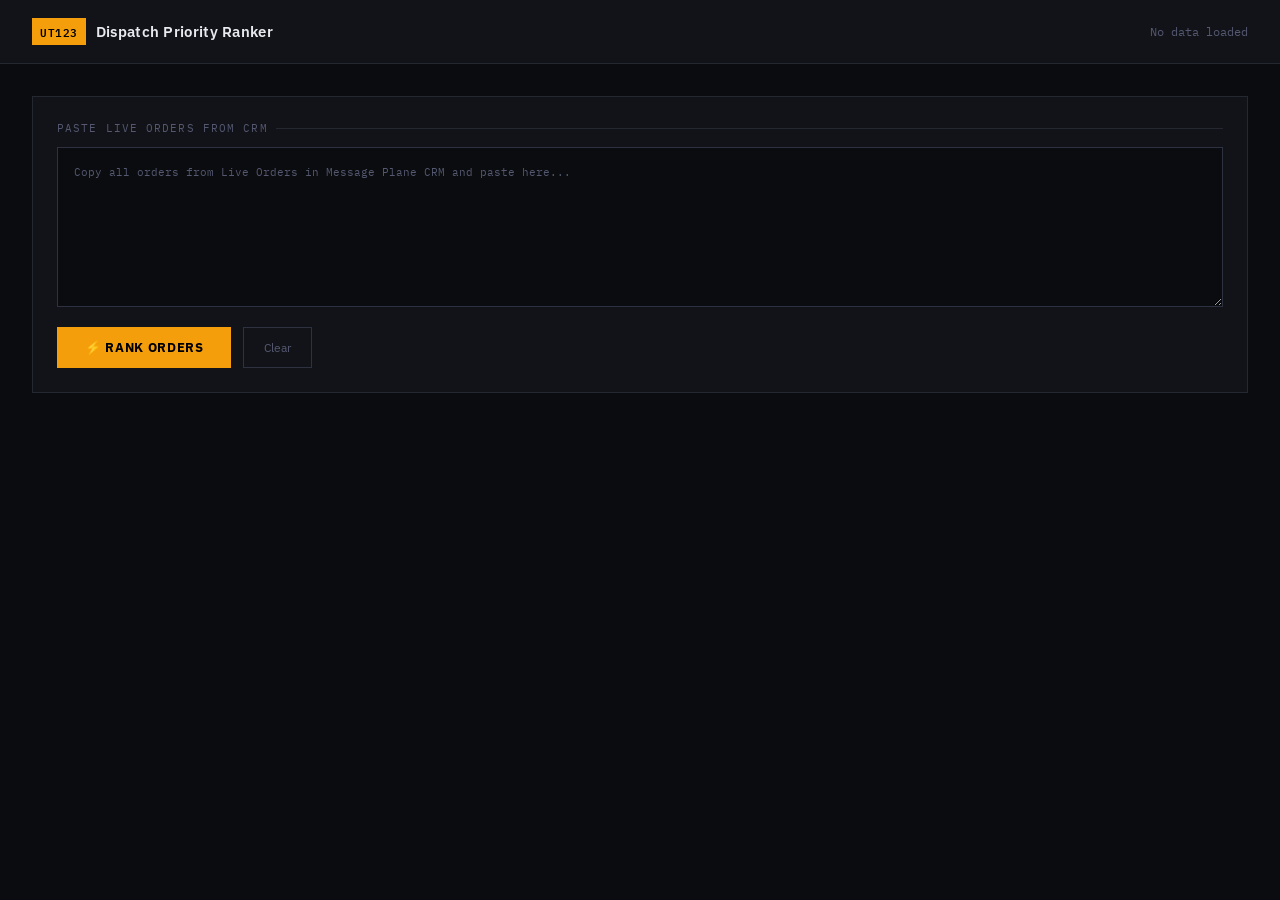
==== commit e7ef2956: "Restore actual UT123 Dispatch Priority Ranker with smart memory Replace incorrect placeholder with t" ====
--- a/index.html
+++ b/index.html
@@ -1,831 +1,1642 @@
 <!DOCTYPE html>
 <html lang="en">
 <head>
-  <meta charset="UTF-8" />
-  <meta name="viewport" content="width=device-width, initial-scale=1.0" />
-  <link rel="icon" type="image/svg+xml" href="data:image/svg+xml,<svg xmlns='http://www.w3.org/2000/svg' viewBox='0 0 100 100'><text y='.9em' font-size='90'>🚚</text></svg>" />
-  <title>Dispatch Wizard AI — CRM Order Ranking</title>
-  <meta name="description" content="Smart CRM order ranking and dispatch prioritization tool. Paste your live orders, rank them instantly." />
-  <link href="https://fonts.googleapis.com/css2?family=Inter:wght@400;500;600;700;800&display=swap" rel="stylesheet">
-  <style>
-*, *::before, *::after {
-  margin: 0;
-  padding: 0;
-  box-sizing: border-box;
-}
-
-:root {
-  --bg: #f4f6fb;
-  --card-bg: #ffffff;
-  --card-border: #e2e6ef;
-  --text: #1a1d2e;
-  --text-secondary: #5a6178;
-  --text-muted: #8b91a8;
-  --accent: #4f46e5;
-  --accent-hover: #4338ca;
-  --accent-light: #eef2ff;
-  --accent-glow: rgba(79, 70, 229, 0.15);
-  --green: #10b981;
-  --green-bg: #ecfdf5;
-  --green-border: #a7f3d0;
-  --red: #ef4444;
-  --red-bg: #fef2f2;
-  --orange: #f59e0b;
-  --orange-bg: #fffbeb;
-  --radius: 12px;
-  --radius-lg: 16px;
-  --shadow-sm: 0 1px 3px rgba(0,0,0,0.06);
-  --shadow: 0 4px 16px rgba(0,0,0,0.08);
-  --shadow-lg: 0 8px 32px rgba(0,0,0,0.12);
-}
-
-body {
-  font-family: 'Inter', -apple-system, BlinkMacSystemFont, sans-serif;
-  background: var(--bg);
-  color: var(--text);
-  min-height: 100vh;
-  line-height: 1.5;
-}
-
-/* ── Header ─────────────────────────────────────────────── */
-.header {
-  background: var(--card-bg);
-  border-bottom: 1px solid var(--card-border);
-  padding: 16px 24px;
-  display: flex;
-  align-items: center;
-  justify-content: space-between;
-  position: sticky;
-  top: 0;
-  z-index: 100;
-  box-shadow: var(--shadow-sm);
-}
-
-.header-left {
-  display: flex;
-  align-items: center;
-  gap: 12px;
-}
-
-.logo-icon {
-  font-size: 28px;
-  line-height: 1;
-}
-
-.logo-text {
-  font-size: 20px;
-  font-weight: 800;
-  color: var(--text);
-  letter-spacing: -0.5px;
-}
-
-.logo-text span {
-  color: var(--accent);
-}
-
-.header-badge {
-  background: var(--accent-light);
-  color: var(--accent);
-  font-size: 12px;
-  font-weight: 600;
-  padding: 4px 10px;
-  border-radius: 20px;
-}
-
-/* ── Main Layout ────────────────────────────────────────── */
-.main {
-  max-width: 960px;
-  margin: 0 auto;
-  padding: 32px 20px 80px;
-}
-
-.page-title {
-  text-align: center;
-  margin-bottom: 32px;
-}
-
-.page-title h1 {
-  font-size: 28px;
-  font-weight: 800;
-  color: var(--text);
-  margin-bottom: 6px;
-  letter-spacing: -0.5px;
-}
-
-.page-title p {
-  color: var(--text-secondary);
-  font-size: 15px;
-}
-
-/* ── Card ───────────────────────────────────────────────── */
-.card {
-  background: var(--card-bg);
-  border: 1px solid var(--card-border);
-  border-radius: var(--radius-lg);
-  padding: 24px;
-  box-shadow: var(--shadow-sm);
-  margin-bottom: 24px;
-}
-
-.card-header {
-  display: flex;
-  align-items: center;
-  justify-content: space-between;
-  margin-bottom: 16px;
-}
-
-.card-title {
-  font-size: 16px;
-  font-weight: 700;
-  color: var(--text);
-  display: flex;
-  align-items: center;
-  gap: 8px;
-}
-
-.card-title .icon {
-  font-size: 18px;
-}
-
-/* ── Textarea ───────────────────────────────────────────── */
-.order-input {
-  width: 100%;
-  min-height: 200px;
-  border: 2px solid var(--card-border);
-  border-radius: var(--radius);
-  padding: 16px;
-  font-family: 'Inter', sans-serif;
-  font-size: 14px;
-  line-height: 1.7;
-  color: var(--text);
-  background: #fafbfd;
-  resize: vertical;
-  transition: border-color 0.2s, box-shadow 0.2s;
-  outline: none;
-}
-
-.order-input:focus {
-  border-color: var(--accent);
-  box-shadow: 0 0 0 4px var(--accent-glow);
-  background: #fff;
-}
-
-.order-input::placeholder {
-  color: var(--text-muted);
-}
-
-/* ── Buttons ────────────────────────────────────────────── */
-.btn-row {
-  display: flex;
-  gap: 12px;
-  margin-top: 16px;
-  flex-wrap: wrap;
-}
-
-.btn {
-  display: inline-flex;
-  align-items: center;
-  gap: 8px;
-  padding: 12px 24px;
-  border: none;
-  border-radius: var(--radius);
-  font-family: 'Inter', sans-serif;
-  font-size: 14px;
-  font-weight: 600;
-  cursor: pointer;
-  transition: all 0.2s;
-}
-
-.btn-primary {
-  background: var(--accent);
-  color: #fff;
-  box-shadow: 0 2px 8px var(--accent-glow);
-}
-
-.btn-primary:hover {
-  background: var(--accent-hover);
-  box-shadow: 0 4px 16px var(--accent-glow);
-  transform: translateY(-1px);
-}
-
-.btn-primary:active {
-  transform: translateY(0);
-}
-
-.btn-secondary {
-  background: var(--bg);
-  color: var(--text-secondary);
-  border: 1px solid var(--card-border);
-}
-
-.btn-secondary:hover {
-  background: var(--card-border);
-  color: var(--text);
-}
-
-.btn:disabled {
-  opacity: 0.5;
-  cursor: not-allowed;
-  transform: none;
-}
-
-/* ── Results Section ────────────────────────────────────── */
-.results-section {
-  display: none;
-}
-
-.results-section.visible {
-  display: block;
-  animation: fadeIn 0.3s ease;
-}
-
-@keyframes fadeIn {
-  from { opacity: 0; transform: translateY(8px); }
-  to { opacity: 1; transform: translateY(0); }
-}
-
-.results-summary {
-  display: flex;
-  gap: 16px;
-  margin-bottom: 20px;
-  flex-wrap: wrap;
-}
-
-.stat-box {
-  flex: 1;
-  min-width: 140px;
-  background: var(--bg);
-  border-radius: var(--radius);
-  padding: 16px;
-  text-align: center;
-}
-
-.stat-value {
-  font-size: 24px;
-  font-weight: 800;
-  color: var(--accent);
-}
-
-.stat-label {
-  font-size: 12px;
-  color: var(--text-muted);
-  font-weight: 500;
-  text-transform: uppercase;
-  letter-spacing: 0.5px;
-  margin-top: 2px;
-}
-
-/* ── Order List ─────────────────────────────────────────── */
-.order-list {
-  display: flex;
-  flex-direction: column;
-  gap: 10px;
-}
-
-.order-item {
-  display: flex;
-  align-items: center;
-  gap: 14px;
-  padding: 14px 16px;
-  background: var(--bg);
-  border-radius: var(--radius);
-  border-left: 4px solid transparent;
-  transition: all 0.2s;
-}
-
-.order-item:hover {
-  background: #eef0f7;
-}
-
-.order-item.priority-high {
-  border-left-color: var(--red);
-  background: var(--red-bg);
-}
-
-.order-item.priority-medium {
-  border-left-color: var(--orange);
-  background: var(--orange-bg);
-}
-
-.order-item.priority-low {
-  border-left-color: var(--green);
-  background: var(--green-bg);
-}
-
-.order-rank {
-  width: 32px;
-  height: 32px;
-  border-radius: 50%;
-  background: var(--accent);
-  color: #fff;
-  display: flex;
-  align-items: center;
-  justify-content: center;
-  font-size: 13px;
-  font-weight: 700;
-  flex-shrink: 0;
-}
-
-.order-item.priority-high .order-rank { background: var(--red); }
-.order-item.priority-medium .order-rank { background: var(--orange); }
-.order-item.priority-low .order-rank { background: var(--green); }
-
-.order-details {
-  flex: 1;
-  min-width: 0;
-}
-
-.order-name {
-  font-weight: 600;
-  font-size: 14px;
-  color: var(--text);
-  white-space: nowrap;
-  overflow: hidden;
-  text-overflow: ellipsis;
-}
-
-.order-meta {
-  font-size: 12px;
-  color: var(--text-muted);
-  margin-top: 2px;
-}
-
-.order-priority-tag {
-  font-size: 11px;
-  font-weight: 600;
-  padding: 3px 10px;
-  border-radius: 20px;
-  text-transform: uppercase;
-  letter-spacing: 0.5px;
-  flex-shrink: 0;
-}
-
-.order-item.priority-high .order-priority-tag {
-  background: var(--red);
-  color: #fff;
-}
-
-.order-item.priority-medium .order-priority-tag {
-  background: var(--orange);
-  color: #fff;
-}
-
-.order-item.priority-low .order-priority-tag {
-  background: var(--green);
-  color: #fff;
-}
-
-/* ── Loading ────────────────────────────────────────────── */
-.loading-spinner {
-  display: none;
-  text-align: center;
-  padding: 32px;
-}
-
-.loading-spinner.visible {
-  display: block;
-}
-
-.spinner {
-  width: 36px;
-  height: 36px;
-  border: 3px solid var(--card-border);
-  border-top-color: var(--accent);
-  border-radius: 50%;
-  animation: spin 0.8s linear infinite;
-  margin: 0 auto 12px;
-}
-
-@keyframes spin {
-  to { transform: rotate(360deg); }
-}
-
-.loading-text {
-  font-size: 14px;
-  color: var(--text-muted);
-}
-
-/* ── Footer ─────────────────────────────────────────────── */
-.footer {
-  text-align: center;
-  padding: 24px;
-  color: var(--text-muted);
-  font-size: 13px;
-}
-
-.footer strong {
-  color: var(--text-secondary);
-}
-
-/* ── Responsive ─────────────────────────────────────────── */
-@media (max-width: 640px) {
+<meta charset="UTF-8">
+<meta name="viewport" content="width=device-width, initial-scale=1.0">
+<title>UT123 Dispatch Priority Ranker</title>
+<link rel="icon" type="image/svg+xml" href="data:image/svg+xml,<svg xmlns='http://www.w3.org/2000/svg' viewBox='0 0 100 100'><text y='.9em' font-size='90'>🚚</text></svg>" />
+<link rel="preconnect" href="https://fonts.googleapis.com">
+<link href="https://fonts.googleapis.com/css2?family=IBM+Plex+Mono:wght@400;500;600&family=IBM+Plex+Sans:wght@300;400;500;600;700&display=swap" rel="stylesheet">
+<style>
+  :root {
+    --bg: #0a0c0f;
+    --surface: #111318;
+    --surface2: #1a1d24;
+    --border: #252830;
+    --border2: #2e3240;
+    --text: #e8eaf0;
+    --text2: #8b8fa8;
+    --text3: #555870;
+    --accent: #f59e0b;
+    --accent2: #fbbf24;
+    --green: #10b981;
+    --red: #ef4444;
+    --blue: #3b82f6;
+    --purple: #8b5cf6;
+    --tier1: #f59e0b;
+    --tier2: #10b981;
+    --tier3: #3b82f6;
+    --tier4: #8b8fa8;
+  }
+
+  * { box-sizing: border-box; margin: 0; padding: 0; }
+
+  body {
+    background: var(--bg);
+    color: var(--text);
+    font-family: 'IBM Plex Sans', sans-serif;
+    min-height: 100vh;
+    padding: 0;
+  }
+
+  /* Header */
   .header {
+    background: var(--surface);
+    border-bottom: 1px solid var(--border);
+    padding: 18px 32px;
+    display: flex;
+    align-items: center;
+    gap: 16px;
+    position: sticky;
+    top: 0;
+    z-index: 100;
+  }
+
+  .logo {
+    display: flex;
+    align-items: center;
+    gap: 10px;
+  }
+
+  .logo-badge {
+    background: var(--accent);
+    color: #000;
+    font-family: 'IBM Plex Mono', monospace;
+    font-weight: 600;
+    font-size: 11px;
+    padding: 4px 8px;
+    letter-spacing: 0.05em;
+  }
+
+  .header-title {
+    font-size: 15px;
+    font-weight: 600;
+    color: var(--text);
+    letter-spacing: 0.02em;
+  }
+
+  .header-sub {
+    font-size: 12px;
+    color: var(--text3);
+    font-family: 'IBM Plex Mono', monospace;
+    margin-left: auto;
+  }
+
+  /* Main */
+  .main {
+    max-width: 1600px;
+    margin: 0 auto;
+    padding: 32px;
+  }
+
+  /* Paste Zone */
+  .paste-zone {
+    background: var(--surface);
+    border: 1px solid var(--border);
+    padding: 24px;
+    margin-bottom: 24px;
+  }
+
+  .paste-label {
+    font-family: 'IBM Plex Mono', monospace;
+    font-size: 11px;
+    color: var(--text3);
+    letter-spacing: 0.1em;
+    text-transform: uppercase;
+    margin-bottom: 12px;
+    display: flex;
+    align-items: center;
+    gap: 8px;
+  }
+
+  .paste-label::after {
+    content: '';
+    flex: 1;
+    height: 1px;
+    background: var(--border);
+  }
+
+  textarea {
+    width: 100%;
+    background: var(--bg);
+    border: 1px solid var(--border2);
+    color: var(--text);
+    font-family: 'IBM Plex Mono', monospace;
+    font-size: 11px;
+    line-height: 1.6;
+    padding: 16px;
+    resize: vertical;
+    min-height: 160px;
+    outline: none;
+    transition: border-color 0.2s;
+  }
+
+  textarea:focus {
+    border-color: var(--accent);
+  }
+
+  textarea::placeholder {
+    color: var(--text3);
+  }
+
+  .controls {
+    display: flex;
+    gap: 12px;
+    margin-top: 16px;
+    align-items: center;
+  }
+
+  .btn {
+    background: var(--accent);
+    color: #000;
+    border: none;
+    padding: 12px 28px;
+    font-family: 'IBM Plex Sans', sans-serif;
+    font-weight: 700;
+    font-size: 13px;
+    letter-spacing: 0.05em;
+    text-transform: uppercase;
+    cursor: pointer;
+    transition: all 0.15s;
+  }
+
+  .btn:hover { background: var(--accent2); transform: translateY(-1px); }
+  .btn:active { transform: translateY(0); }
+
+  .btn-clear {
+    background: transparent;
+    color: var(--text3);
+    border: 1px solid var(--border2);
+    padding: 12px 20px;
+    font-family: 'IBM Plex Sans', sans-serif;
+    font-size: 12px;
+    cursor: pointer;
+    transition: all 0.15s;
+  }
+
+  .btn-clear:hover { color: var(--text); border-color: var(--text3); }
+
+  .btn-export {
+    background: transparent;
+    color: var(--green);
+    border: 1px solid var(--green);
+    padding: 12px 20px;
+    font-family: 'IBM Plex Sans', sans-serif;
+    font-size: 12px;
+    cursor: pointer;
+    transition: all 0.15s;
+    margin-left: auto;
+    display: none;
+  }
+
+  .btn-export:hover { background: rgba(16,185,129,0.1); }
+
+  .parse-info {
+    margin-left: auto;
+    font-family: 'IBM Plex Mono', monospace;
+    font-size: 11px;
+    color: var(--text3);
+  }
+
+  /* Scoring legend */
+  .legend {
+    display: grid;
+    grid-template-columns: repeat(4, 1fr);
+    gap: 12px;
+    margin-bottom: 24px;
+  }
+
+  .legend-card {
+    background: var(--surface);
+    border: 1px solid var(--border);
+    padding: 14px 16px;
+  }
+
+  .legend-title {
+    font-family: 'IBM Plex Mono', monospace;
+    font-size: 10px;
+    color: var(--text3);
+    text-transform: uppercase;
+    letter-spacing: 0.08em;
+    margin-bottom: 6px;
+  }
+
+  .legend-val {
+    font-size: 13px;
+    color: var(--text);
+    font-weight: 500;
+  }
+
+  /* Results */
+  .results-header {
+    display: flex;
+    align-items: center;
+    gap: 16px;
+    margin-bottom: 16px;
+  }
+
+  .results-title {
+    font-family: 'IBM Plex Mono', monospace;
+    font-size: 12px;
+    color: var(--text3);
+    text-transform: uppercase;
+    letter-spacing: 0.1em;
+  }
+
+  .results-count {
+    font-family: 'IBM Plex Mono', monospace;
+    font-size: 11px;
+    background: var(--accent);
+    color: #000;
+    padding: 2px 8px;
+    font-weight: 600;
+  }
+
+  /* Table */
+  .table-wrap {
+    overflow-x: auto;
+  }
+
+  table {
+    width: 100%;
+    border-collapse: collapse;
+    font-size: 12px;
+  }
+
+  thead tr {
+    background: var(--surface2);
+    border-bottom: 2px solid var(--accent);
+  }
+
+  th {
+    padding: 12px 14px;
+    text-align: left;
+    font-family: 'IBM Plex Mono', monospace;
+    font-size: 10px;
+    color: var(--text3);
+    text-transform: uppercase;
+    letter-spacing: 0.08em;
+    white-space: nowrap;
+    cursor: pointer;
+    user-select: none;
+  }
+
+  th:hover { color: var(--text); }
+
+  th.sort-asc::after { content: ' ▲'; color: var(--accent); }
+  th.sort-desc::after { content: ' ▼'; color: var(--accent); }
+
+  tbody tr {
+    border-bottom: 1px solid var(--border);
+    transition: background 0.1s;
+  }
+
+  tbody tr:hover { background: var(--surface); }
+
+  td {
+    padding: 11px 14px;
+    vertical-align: middle;
+    white-space: nowrap;
+  }
+
+  .rank-cell {
+    font-family: 'IBM Plex Mono', monospace;
+    font-weight: 600;
+    font-size: 14px;
+    color: var(--text3);
+    width: 40px;
+  }
+
+  .rank-1 { color: var(--tier1); }
+  .rank-2 { color: var(--tier1); }
+  .rank-3 { color: var(--tier1); }
+
+  .order-id {
+    font-family: 'IBM Plex Mono', monospace;
+    font-size: 11px;
+    color: var(--text2);
+  }
+
+  .customer-name {
+    font-weight: 600;
+    color: var(--text);
+    font-size: 13px;
+  }
+
+  .vehicle-info {
+    color: var(--text2);
+    font-size: 11px;
+    max-width: 200px;
+    overflow: hidden;
+    text-overflow: ellipsis;
+  }
+
+  .route {
+    color: var(--text2);
+    font-size: 11px;
+    max-width: 240px;
+  }
+
+  .route-arrow {
+    color: var(--text3);
+    margin: 0 4px;
+  }
+
+  .state-tag {
+    display: inline-block;
+    font-family: 'IBM Plex Mono', monospace;
+    font-size: 10px;
+    font-weight: 600;
+    padding: 2px 6px;
+    letter-spacing: 0.05em;
+  }
+
+  /* Status badges */
+  .status-badge {
+    display: inline-block;
+    font-family: 'IBM Plex Mono', monospace;
+    font-size: 9px;
+    font-weight: 600;
+    padding: 2px 7px;
+    letter-spacing: 0.05em;
+    white-space: nowrap;
+    cursor: default;
+  }
+  .status-new      { background: rgba(59,130,246,0.2); color: #3b82f6; border: 1px solid rgba(59,130,246,0.3); }
+  .status-fresh    { color: var(--text3); }
+  .status-returning{ background: rgba(139,143,168,0.1); color: var(--text3); }
+  .status-aging    { background: rgba(251,191,36,0.15); color: #fbbf24; border: 1px solid rgba(251,191,36,0.2); }
+  .status-stale    { background: rgba(249,115,22,0.15); color: #f97316; border: 1px solid rgba(249,115,22,0.3); animation: pulse-stale 2s infinite; }
+  .status-critical { background: rgba(239,68,68,0.2); color: #ef4444; border: 1px solid rgba(239,68,68,0.4); animation: pulse-stale 1s infinite; }
+
+  @keyframes pulse-stale {
+    0%,100% { opacity: 1; }
+    50% { opacity: 0.6; }
+  }
+
+  /* Sync Panel */
+  #syncPanel {
+    background: var(--surface);
+    border: 1px solid var(--border);
+    padding: 16px 20px;
+  }
+
+  .sync-row {
+    display: flex;
+    gap: 12px;
+    align-items: stretch;
+    flex-wrap: wrap;
+  }
+
+  .sync-item {
+    display: flex;
+    align-items: center;
+    gap: 12px;
+    background: var(--surface2);
+    border: 1px solid var(--border2);
     padding: 12px 16px;
-  }
-
-  .logo-text {
-    font-size: 17px;
-  }
-
-  .main {
-    padding: 20px 16px 60px;
-  }
-
-  .page-title h1 {
-    font-size: 22px;
-  }
-
-  .card {
-    padding: 18px;
-  }
-
-  .order-input {
-    min-height: 160px;
+    flex: 1;
+    min-width: 200px;
+  }
+
+  .sync-item strong { font-size: 13px; display: block; color: var(--text); }
+  .sync-sub { font-size: 11px; color: var(--text3); margin-top: 2px; display: block; }
+  .sync-icon { font-size: 18px; flex-shrink: 0; }
+  .sync-meta { font-family: 'IBM Plex Mono', monospace; font-size: 11px; color: var(--text3); margin-left: auto; white-space: nowrap; flex-shrink: 0; }
+  .sync-good { color: var(--green); }
+  .sync-warn { color: #f97316; }
+
+  .sync-dispatched { border-color: rgba(16,185,129,0.3); }
+  .sync-new        { border-color: rgba(59,130,246,0.3); }
+  .sync-stale      { border-color: rgba(249,115,22,0.3); }
+  .sync-returning  { border-color: var(--border2); }
+  .sync-first      { border-color: rgba(245,158,11,0.3); }
+
+  .sync-clear-btn {
+    background: transparent;
+    border: 1px solid var(--border2);
+    color: var(--text3);
+    padding: 8px 14px;
+    font-family: 'IBM Plex Mono', monospace;
+    font-size: 10px;
+    cursor: pointer;
+    align-self: center;
+    flex-shrink: 0;
+    transition: all 0.15s;
+  }
+  .sync-clear-btn:hover { border-color: var(--red); color: var(--red); }
+
+  /* Dispatched Panel */
+  #dispatchedPanel { border: 1px solid rgba(16,185,129,0.2); }
+
+  .dispatched-header {
+    display: flex;
+    align-items: center;
+    gap: 12px;
+    padding: 14px 20px;
+    cursor: pointer;
+    border-bottom: 1px solid var(--border);
+    user-select: none;
+  }
+  .dispatched-header:hover { background: var(--surface2); }
+
+  .dispatched-title {
+    font-family: 'IBM Plex Mono', monospace;
+    font-size: 12px;
+    color: var(--green);
+    text-transform: uppercase;
+    letter-spacing: 0.08em;
+  }
+
+  .dispatched-count {
+    background: rgba(16,185,129,0.2);
+    color: var(--green);
+    font-family: 'IBM Plex Mono', monospace;
+    font-size: 11px;
+    font-weight: 600;
+    padding: 2px 8px;
+  }
+
+  .dispatched-toggle { margin-left: auto; font-family: 'IBM Plex Mono', monospace; font-size: 10px; color: var(--text3); }
+
+  .lane-hot  { background: rgba(16,185,129,0.15); color: #10b981; }
+  .lane-warm { background: rgba(251,191,36,0.15); color: #fbbf24; }
+  .lane-cool { background: rgba(139,143,168,0.12); color: #8b8fa8; }
+  .lane-cold { background: rgba(239,68,68,0.12); color: #ef4444; }
+
+  .vsize-high { background: rgba(16,185,129,0.12); color: #10b981; }
+  .vsize-med  { background: rgba(59,130,246,0.12); color: #3b82f6; }
+  .vsize-low  { background: rgba(245,158,11,0.12); color: #f59e0b; }
+  .vsize-spec { background: rgba(239,68,68,0.12); color: #ef4444; }
+  .snow-none { background: rgba(16,185,129,0.15); color: #10b981; }
+  .snow-low  { background: rgba(251,191,36,0.15); color: #fbbf24; }
+  .snow-med  { background: rgba(249,115,22,0.15); color: #f97316; }
+  .snow-high { background: rgba(239,68,68,0.15); color: #ef4444; }
+
+  .broker-fee {
+    font-family: 'IBM Plex Mono', monospace;
+    font-weight: 600;
+    font-size: 14px;
+    color: var(--green);
+  }
+
+  .total-fee {
+    font-family: 'IBM Plex Mono', monospace;
+    font-size: 11px;
+    color: var(--text3);
+  }
+
+  .score-bar-wrap {
+    display: flex;
+    align-items: center;
+    gap: 8px;
+    min-width: 120px;
+  }
+
+  .score-bar-bg {
+    flex: 1;
+    height: 6px;
+    background: var(--border2);
+    position: relative;
+    overflow: hidden;
+  }
+
+  .score-bar-fill {
+    height: 100%;
+    background: var(--accent);
+    transition: width 0.4s;
+  }
+
+  .score-num {
+    font-family: 'IBM Plex Mono', monospace;
+    font-size: 11px;
+    color: var(--text2);
+    width: 28px;
+    text-align: right;
+  }
+
+  .tier-badge {
+    font-family: 'IBM Plex Mono', monospace;
+    font-size: 9px;
+    font-weight: 600;
+    padding: 2px 7px;
+    letter-spacing: 0.08em;
+    text-transform: uppercase;
+  }
+
+  .tier-A { background: rgba(245,158,11,0.2); color: var(--tier1); border: 1px solid rgba(245,158,11,0.3); }
+  .tier-B { background: rgba(16,185,129,0.15); color: var(--tier2); border: 1px solid rgba(16,185,129,0.3); }
+  .tier-C { background: rgba(59,130,246,0.15); color: var(--tier3); border: 1px solid rgba(59,130,246,0.3); }
+  .tier-D { background: rgba(139,143,168,0.1); color: var(--tier4); border: 1px solid rgba(139,143,168,0.2); }
+
+  .tag {
+    display: inline-block;
+    font-family: 'IBM Plex Mono', monospace;
+    font-size: 9px;
+    padding: 2px 6px;
+    margin-right: 3px;
+  }
+
+  .tag-port    { background: rgba(249,115,22,0.15); color: #f97316; }
+  .tag-prepaid { background: rgba(16,185,129,0.15); color: #10b981; }
+  .tag-enclosed { background: rgba(139,92,246,0.15); color: #8b5cf6; }
+  .tag-nonrun { background: rgba(239,68,68,0.12); color: #ef4444; }
+  .tag-urgent { background: rgba(245,158,11,0.15); color: var(--accent); }
+
+  .pickup-date {
+    font-family: 'IBM Plex Mono', monospace;
+    font-size: 11px;
+    color: var(--text2);
+  }
+
+  .pickup-urgent { color: var(--accent); font-weight: 600; }
+
+  /* Empty state */
+  .empty-state {
+    text-align: center;
+    padding: 80px 32px;
+    color: var(--text3);
+  }
+
+  .empty-icon {
+    font-size: 48px;
+    margin-bottom: 16px;
+    opacity: 0.3;
+  }
+
+  .empty-title {
+    font-family: 'IBM Plex Mono', monospace;
     font-size: 13px;
-  }
-
-  .btn-row {
-    flex-direction: column;
-  }
-
-  .btn {
-    justify-content: center;
-  }
-
-  .results-summary {
+    color: var(--text3);
+    margin-bottom: 8px;
+  }
+
+  .empty-sub {
+    font-size: 12px;
+    color: var(--text3);
+    opacity: 0.6;
+  }
+
+  /* Stats bar */
+  .stats-bar {
+    display: flex;
+    flex-wrap: wrap;
+    gap: 1px;
+    background: var(--border);
+    border: 1px solid var(--border);
+    margin-bottom: 20px;
+  }
+
+  .stat-item {
+    background: var(--surface);
+    padding: 14px 18px;
+    text-align: center;
+    flex: 1;
+    min-width: 120px;
+  }
+
+  .stat-val {
+    font-family: 'IBM Plex Mono', monospace;
+    font-size: 20px;
+    font-weight: 600;
+    color: var(--text);
+    display: block;
+  }
+
+  .stat-label {
+    font-size: 10px;
+    color: var(--text3);
+    text-transform: uppercase;
+    letter-spacing: 0.08em;
+    margin-top: 2px;
+    font-family: 'IBM Plex Mono', monospace;
+  }
+
+  .results-wrap { display: none; }
+
+  /* Scrollbar */
+  ::-webkit-scrollbar { width: 6px; height: 6px; }
+  ::-webkit-scrollbar-track { background: var(--bg); }
+  ::-webkit-scrollbar-thumb { background: var(--border2); }
+  ::-webkit-scrollbar-thumb:hover { background: var(--text3); }
+
+  /* Row highlight for top 3 */
+  .top-order td:first-child { border-left: 3px solid var(--accent); }
+
+  .filter-row {
+    display: flex;
     gap: 10px;
-  }
-
-  .stat-box {
-    min-width: 100px;
-    padding: 12px;
-  }
-
-  .stat-value {
-    font-size: 20px;
-  }
-
-  .order-item {
-    padding: 12px;
-    gap: 10px;
-  }
-}
-  </style>
+    margin-bottom: 16px;
+    align-items: center;
+  }
+
+  .filter-label {
+    font-family: 'IBM Plex Mono', monospace;
+    font-size: 10px;
+    color: var(--text3);
+    text-transform: uppercase;
+    letter-spacing: 0.08em;
+  }
+
+  .filter-btn {
+    background: transparent;
+    border: 1px solid var(--border2);
+    color: var(--text3);
+    padding: 5px 12px;
+    font-family: 'IBM Plex Mono', monospace;
+    font-size: 10px;
+    cursor: pointer;
+    text-transform: uppercase;
+    letter-spacing: 0.05em;
+    transition: all 0.15s;
+  }
+
+  .filter-btn.active { border-color: var(--accent); color: var(--accent); }
+  .filter-btn:hover { border-color: var(--text2); color: var(--text2); }
+
+  .search-input {
+    background: var(--surface2);
+    border: 1px solid var(--border2);
+    color: var(--text);
+    padding: 5px 12px;
+    font-family: 'IBM Plex Mono', monospace;
+    font-size: 11px;
+    outline: none;
+    width: 200px;
+    margin-left: auto;
+  }
+  .search-input:focus { border-color: var(--accent); }
+  .search-input::placeholder { color: var(--text3); }
+</style>
 </head>
 <body>
 
-  <!-- Header -->
-  <header class="header">
-    <div class="header-left">
-      <span class="logo-icon">🚚</span>
-      <span class="logo-text">Dispatch<span>Wizard</span> AI</span>
+<div class="header">
+  <div class="logo">
+    <div class="logo-badge">UT123</div>
+    <span class="header-title">Dispatch Priority Ranker</span>
+  </div>
+  <div class="header-sub" id="lastRun">No data loaded</div>
+</div>
+
+<div class="main">
+
+  <!-- Paste Zone -->
+  <div class="paste-zone">
+    <div class="paste-label">Paste Live Orders from CRM</div>
+    <textarea id="orderData" placeholder="Copy all orders from Live Orders in Message Plane CRM and paste here..."></textarea>
+    <div class="controls">
+      <button class="btn" onclick="rankOrders()">⚡ RANK ORDERS</button>
+      <button class="btn-clear" onclick="clearAll()">Clear</button>
+      <button class="btn-export" id="exportBtn" onclick="exportCSV()">↓ Export CSV</button>
+      <span class="parse-info" id="parseInfo"></span>
     </div>
-    <span class="header-badge">Built for UT123</span>
-  </header>
-
-  <!-- Main Content -->
-  <main class="main">
-    <div class="page-title">
-      <h1>CRM Order Ranking</h1>
-      <p>Paste your live orders below and rank them by priority instantly</p>
+  </div>
+
+  <!-- Sync Panel -->
+  <div id="syncPanel" style="display:none;margin-bottom:20px;"></div>
+
+  <!-- Results -->
+  <div class="results-wrap" id="resultsWrap">
+
+    <!-- Stats -->
+    <div class="stats-bar" id="statsBar"></div>
+
+    <!-- Filter Row -->
+    <div class="filter-row">
+      <span class="filter-label">Filter:</span>
+      <button class="filter-btn active" onclick="setFilter('all', this)">All</button>
+      <button class="filter-btn" onclick="setFilter('A', this)">🥇 Tier A</button>
+      <button class="filter-btn" onclick="setFilter('B', this)">🥈 Tier B</button>
+      <button class="filter-btn" onclick="setFilter('C', this)">🥉 Tier C</button>
+      <button class="filter-btn" onclick="setFilter('prepaid', this)">💰 Pre-Paid</button>
+      <button class="filter-btn" onclick="setFilter('stale', this)">⏰ Aging</button>
+      <button class="filter-btn" onclick="setFilter('new', this)">🆕 New</button>
+      <button class="filter-btn" onclick="setFilter('urgent', this)">🔥 Today</button>
+      <input type="text" class="search-input" id="searchInput" placeholder="Search orders..." oninput="applyFilter()">
     </div>
 
-    <!-- Input Card -->
-    <div class="card">
-      <div class="card-header">
-        <div class="card-title">
-          <span class="icon">📋</span>
-          Paste Live Orders from CRM
-        </div>
-      </div>
-      <textarea id="orderInput" class="order-input" placeholder="Paste your CRM orders here...
-
-Example format:
-ORD-1001 | Acme Corp | $12,500 | Due: Mar 3 | New
-ORD-1002 | GlobalTech | $8,200 | Due: Mar 1 | Rush
-ORD-1003 | Smith & Co | $3,400 | Due: Mar 7 | Standard
-ORD-1004 | Vertex LLC | $24,000 | Due: Feb 28 | Urgent
-
-Or paste any text — orders will be parsed automatically."></textarea>
-      <div class="btn-row">
-        <button id="rankBtn" class="btn btn-primary" onclick="rankOrders()">
-          <span>⚡</span> Rank Orders
-        </button>
-        <button class="btn btn-secondary" onclick="clearAll()">
-          Clear
-        </button>
-        <button class="btn btn-secondary" onclick="loadSample()">
-          Load Sample
-        </button>
-      </div>
+    <div class="results-header">
+      <span class="results-title">Priority Queue</span>
+      <span class="results-count" id="resultsCount">0</span>
     </div>
 
-    <!-- Loading Spinner -->
-    <div id="loadingSpinner" class="loading-spinner">
-      <div class="spinner"></div>
-      <div class="loading-text">Analyzing and ranking orders...</div>
+    <div class="table-wrap">
+      <table id="resultsTable">
+        <thead>
+          <tr>
+            <th onclick="sortBy('rank')">#</th>
+            <th>Status</th>
+            <th>Tier</th>
+            <th onclick="sortBy('orderId')">Order</th>
+            <th onclick="sortBy('customer')">Customer</th>
+            <th onclick="sortBy('vehicle')">Vehicle</th>
+            <th onclick="sortBy('origin')">Origin</th>
+            <th>Snow Risk</th>
+            <th onclick="sortBy('destination')">Destination</th>
+            <th onclick="sortBy('lane')">Lane</th>
+            <th onclick="sortBy('vehicleSize')">Unit Size</th>
+            <th onclick="sortBy('pickup')">Pickup</th>
+            <th onclick="sortBy('broker')">Broker $</th>
+            <th onclick="sortBy('total')">Total</th>
+            <th>Tags</th>
+            <th onclick="sortBy('score')">Score</th>
+          </tr>
+        </thead>
+        <tbody id="tableBody"></tbody>
+      </table>
     </div>
 
-    <!-- Results -->
-    <div id="resultsSection" class="results-section">
-      <div class="card">
-        <div class="card-header">
-          <div class="card-title">
-            <span class="icon">📊</span>
-            Ranked Results
-          </div>
-          <button class="btn btn-secondary" onclick="copyResults()" style="padding: 8px 14px; font-size: 13px;">
-            📋 Copy
-          </button>
-        </div>
-
-        <div id="resultsSummary" class="results-summary"></div>
-        <div id="orderList" class="order-list"></div>
-      </div>
+    <div id="emptyFiltered" style="display:none;text-align:center;padding:40px;color:var(--text3);font-family:'IBM Plex Mono',monospace;font-size:12px;">
+      No orders match filter
     </div>
-  </main>
-
-  <!-- Footer -->
-  <footer class="footer">
-    🚚 <strong>Dispatch Wizard AI</strong> — Smart CRM order prioritization
-  </footer>
-
-  <script>
-(function () {
-  'use strict';
-
-  var PRIORITY_KEYWORDS = {
-    high: ['urgent', 'rush', 'asap', 'critical', 'emergency', 'hot', 'priority', 'expedite', 'immediate'],
-    medium: ['standard', 'normal', 'new', 'pending', 'open', 'active', 'processing'],
-    low: ['low', 'backlog', 'hold', 'deferred', 'later', 'future', 'tentative']
+
+  </div>
+
+  <!-- Dispatched Panel -->
+  <div id="dispatchedPanel" style="display:none;margin-top:24px;background:var(--surface);border:1px solid var(--border)"></div>
+
+</div>
+
+<script>
+// ══════════════════════════════════════════════════════════════════════════════
+//  MEMORY / SYNC ENGINE
+//  localStorage key: ut123_dispatch_memory
+//  Stores: sessions array, each with timestamp + snapshot of orders by ID
+//  On each rank run → cross-reference to determine status of every order
+// ══════════════════════════════════════════════════════════════════════════════
+const MEMORY_KEY = 'ut123_dispatch_memory';
+const MAX_SESSIONS = 50; // keep last 50 sessions in memory
+
+// Age thresholds in minutes
+const AGE_FRESH   = 120;  // < 2hrs  — just seen, normal
+const AGE_AGING   = 240;  // 2-4hrs  — still on list, flag it
+const AGE_STALE   = 360;  // 4-6hrs  — been sitting, push up
+const AGE_CRITICAL= 360;  // 6hrs+   — hasn't moved, must work now
+
+function loadMemory() {
+  try {
+    const raw = localStorage.getItem(MEMORY_KEY);
+    return raw ? JSON.parse(raw) : { sessions: [] };
+  } catch(e) { return { sessions: [] }; }
+}
+
+function saveMemory(mem) {
+  try { localStorage.setItem(MEMORY_KEY, JSON.stringify(mem)); } catch(e) {}
+}
+
+function clearMemory() {
+  localStorage.removeItem(MEMORY_KEY);
+}
+
+// Serialize an order for snapshot storage (only what we need for cross-ref)
+function snapshotOrder(o) {
+  return {
+    orderId: o.orderId,
+    customer: o.customer,
+    vehicle: o.vehicle,
+    originState: o.originState,
+    destState: o.destState,
+    broker: o.broker,
+    total: o.total,
+    pickupDate: o.pickupDate,
+    score: o.score,
+    rank: o.rank,
+    tier: o.tier,
+    prepaid: o.prepaid,
+    isPort: o.isPort,
   };
-
-  // Parse the raw text input into structured orders
-  function parseOrders(text) {
-    var lines = text.split('\n').filter(function (l) { return l.trim().length > 0; });
-    var orders = [];
-
-    lines.forEach(function (line, index) {
-      var trimmed = line.trim();
-      if (!trimmed) return;
-
-      // Try pipe-delimited format: ID | Name | Amount | Due | Status
-      var parts = trimmed.split('|').map(function (p) { return p.trim(); });
-
-      var order = {
-        raw: trimmed,
-        index: index
-      };
-
-      if (parts.length >= 3) {
-        order.id = parts[0] || 'ORD-' + (index + 1);
-        order.name = parts[1] || 'Order ' + (index + 1);
-        order.amount = parseAmount(parts[2] || '');
-        order.due = parts[3] || '';
-        order.status = parts[4] || '';
-      } else if (parts.length === 2) {
-        order.id = parts[0];
-        order.name = parts[1];
-        order.amount = parseAmount(parts[1]);
-        order.due = '';
-        order.status = '';
-      } else {
-        // Single line — treat the whole thing as order info
-        order.id = 'ORD-' + (index + 1);
-        order.name = trimmed.substring(0, 60);
-        order.amount = parseAmount(trimmed);
-        order.due = extractDate(trimmed);
-        order.status = '';
-      }
-
-      order.priority = detectPriority(trimmed, order);
-      order.score = calculateScore(order);
-      orders.push(order);
+}
+
+// ── SYNC: Compare current order list against memory history ─────────────────
+// Returns enriched orders with .memStatus, .firstSeen, .lastSeen, .ageMinutes
+// Also returns dispatchedOrders — were in last session, not in current list
+function syncWithMemory(currentOrders) {
+  const mem = loadMemory();
+  const now = Date.now();
+  const currentIds = new Set(currentOrders.map(o => o.orderId));
+
+  // Build a lookup: orderId → earliest session it appeared in
+  const firstSeenMap = {}; // orderId → timestamp
+  const lastSeenMap  = {}; // orderId → timestamp
+  const lastRankMap  = {}; // orderId → rank in most recent session it appeared
+  const lastScoreMap = {}; // orderId → score in most recent session
+
+  mem.sessions.forEach(session => {
+    session.orders.forEach(snap => {
+      if (!firstSeenMap[snap.orderId]) firstSeenMap[snap.orderId] = session.timestamp;
+      lastSeenMap[snap.orderId]  = session.timestamp;
+      lastRankMap[snap.orderId]  = snap.rank;
+      lastScoreMap[snap.orderId] = snap.score;
     });
-
-    // Sort by score descending (highest priority first)
-    orders.sort(function (a, b) { return b.score - a.score; });
-
-    return orders;
-  }
-
-  function parseAmount(str) {
-    var match = str.match(/\$[\d,]+(\.\d{2})?/);
-    if (match) {
-      return parseFloat(match[0].replace(/[$,]/g, ''));
-    }
-    return 0;
-  }
-
-  function extractDate(str) {
-    var patterns = [
-      /due[:\s]*([A-Za-z]+\s+\d{1,2})/i,
-      /(\d{1,2}\/\d{1,2}\/?\d{0,4})/,
-      /([A-Za-z]{3}\s+\d{1,2})/
-    ];
-    for (var i = 0; i < patterns.length; i++) {
-      var m = str.match(patterns[i]);
-      if (m) return m[1] || m[0];
-    }
-    return '';
-  }
-
-  function detectPriority(text, order) {
-    var lower = text.toLowerCase();
-
-    for (var i = 0; i < PRIORITY_KEYWORDS.high.length; i++) {
-      if (lower.indexOf(PRIORITY_KEYWORDS.high[i]) !== -1) return 'high';
-    }
-    for (var j = 0; j < PRIORITY_KEYWORDS.low.length; j++) {
-      if (lower.indexOf(PRIORITY_KEYWORDS.low[j]) !== -1) return 'low';
-    }
-
-    // High amount = higher priority
-    if (order.amount >= 15000) return 'high';
-    if (order.amount >= 5000) return 'medium';
-
-    return 'medium';
-  }
-
-  function calculateScore(order) {
-    var score = 0;
-
-    // Priority weight
-    if (order.priority === 'high') score += 100;
-    else if (order.priority === 'medium') score += 50;
-    else score += 10;
-
-    // Amount weight (normalized)
-    if (order.amount > 0) {
-      score += Math.min(order.amount / 500, 50);
-    }
-
-    // Due date urgency — sooner = higher score
-    if (order.due) {
-      var dueLower = order.due.toLowerCase();
-      if (dueLower.indexOf('today') !== -1 || dueLower.indexOf('asap') !== -1) {
-        score += 40;
-      } else if (dueLower.indexOf('tomorrow') !== -1) {
-        score += 30;
-      } else {
-        // Try to parse actual date
-        var d = new Date(order.due);
-        if (!isNaN(d.getTime())) {
-          var daysUntil = (d - new Date()) / (1000 * 60 * 60 * 24);
-          if (daysUntil <= 1) score += 40;
-          else if (daysUntil <= 3) score += 25;
-          else if (daysUntil <= 7) score += 15;
-          else score += 5;
-        }
-      }
-    }
-
-    return Math.round(score);
-  }
-
-  // Render results to the DOM
-  function renderResults(orders) {
-    var resultsSection = document.getElementById('resultsSection');
-    var summaryEl = document.getElementById('resultsSummary');
-    var listEl = document.getElementById('orderList');
-
-    // Count priorities
-    var counts = { high: 0, medium: 0, low: 0 };
-    var totalValue = 0;
-    orders.forEach(function (o) {
-      counts[o.priority]++;
-      totalValue += o.amount;
-    });
-
-    // Summary
-    summaryEl.innerHTML =
-      '<div class="stat-box"><div class="stat-value">' + orders.length + '</div><div class="stat-label">Total Orders</div></div>' +
-      '<div class="stat-box"><div class="stat-value" style="color:var(--red)">' + counts.high + '</div><div class="stat-label">High Priority</div></div>' +
-      '<div class="stat-box"><div class="stat-value" style="color:var(--orange)">' + counts.medium + '</div><div class="stat-label">Medium</div></div>' +
-      '<div class="stat-box"><div class="stat-value" style="color:var(--green)">' + counts.low + '</div><div class="stat-label">Low</div></div>' +
-      (totalValue > 0 ? '<div class="stat-box"><div class="stat-value">$' + totalValue.toLocaleString() + '</div><div class="stat-label">Total Value</div></div>' : '');
-
-    // Order list
-    listEl.innerHTML = '';
-    orders.forEach(function (order, i) {
-      var item = document.createElement('div');
-      item.className = 'order-item priority-' + order.priority;
-      item.innerHTML =
-        '<div class="order-rank">' + (i + 1) + '</div>' +
-        '<div class="order-details">' +
-          '<div class="order-name">' + escapeHtml(order.id + (order.name && order.name !== order.id ? ' — ' + order.name : '')) + '</div>' +
-          '<div class="order-meta">' +
-            (order.amount > 0 ? '$' + order.amount.toLocaleString() : '') +
-            (order.due ? (order.amount > 0 ? ' · ' : '') + 'Due: ' + escapeHtml(order.due) : '') +
-            (order.status ? ' · ' + escapeHtml(order.status) : '') +
-            ' · Score: ' + order.score +
-          '</div>' +
-        '</div>' +
-        '<span class="order-priority-tag">' + order.priority + '</span>';
-      listEl.appendChild(item);
-    });
-
-    resultsSection.classList.add('visible');
-  }
-
-  function escapeHtml(str) {
-    var div = document.createElement('div');
-    div.textContent = str;
-    return div.innerHTML;
-  }
-
-  // ── Public API ──────────────────────────────────────────────
-
-  window.rankOrders = function () {
-    var input = document.getElementById('orderInput').value.trim();
-    if (!input) {
-      alert('Please paste your CRM orders first.');
-      return;
-    }
-
-    var resultsSection = document.getElementById('resultsSection');
-    var loadingSpinner = document.getElementById('loadingSpinner');
-
-    resultsSection.classList.remove('visible');
-    loadingSpinner.classList.add('visible');
-
-    // Simulate brief processing time for UX
-    setTimeout(function () {
-      var orders = parseOrders(input);
-      loadingSpinner.classList.remove('visible');
-
-      if (orders.length === 0) {
-        alert('Could not parse any orders. Try a different format.');
-        return;
-      }
-
-      renderResults(orders);
-
-      // Scroll to results
-      resultsSection.scrollIntoView({ behavior: 'smooth', block: 'start' });
-    }, 600);
-  };
-
-  window.clearAll = function () {
-    document.getElementById('orderInput').value = '';
-    document.getElementById('resultsSection').classList.remove('visible');
-    document.getElementById('loadingSpinner').classList.remove('visible');
-  };
-
-  window.loadSample = function () {
-    document.getElementById('orderInput').value =
-      'ORD-4401 | Vertex Industries | $24,000 | Due: Mar 1 | Urgent\n' +
-      'ORD-4402 | Pinnacle Group | $18,750 | Due: Mar 3 | Rush\n' +
-      'ORD-4403 | Summit Healthcare | $9,200 | Due: Mar 5 | Standard\n' +
-      'ORD-4404 | Redline Logistics | $6,800 | Due: Mar 2 | Priority\n' +
-      'ORD-4405 | Atlas Manufacturing | $31,500 | Due: Feb 28 | Critical\n' +
-      'ORD-4406 | Coastline Retail | $4,100 | Due: Mar 10 | Standard\n' +
-      'ORD-4407 | Bridgeport LLC | $2,250 | Due: Mar 12 | Low\n' +
-      'ORD-4408 | NovaTech Solutions | $15,600 | Due: Mar 4 | New\n' +
-      'ORD-4409 | Greenfield Farms | $1,800 | Due: Mar 15 | Backlog\n' +
-      'ORD-4410 | Metro Services Inc | $11,300 | Due: Mar 1 | ASAP';
-    document.getElementById('resultsSection').classList.remove('visible');
-  };
-
-  window.copyResults = function () {
-    var listEl = document.getElementById('orderList');
-    var items = listEl.querySelectorAll('.order-item');
-    var text = 'RANKED ORDERS\n' + '='.repeat(40) + '\n\n';
-
-    items.forEach(function (item, i) {
-      var name = item.querySelector('.order-name').textContent;
-      var meta = item.querySelector('.order-meta').textContent;
-      var tag = item.querySelector('.order-priority-tag').textContent;
-      text += '#' + (i + 1) + ' [' + tag.toUpperCase() + '] ' + name + '\n   ' + meta + '\n\n';
-    });
-
-    if (navigator.clipboard && navigator.clipboard.writeText) {
-      navigator.clipboard.writeText(text);
+  });
+
+  // Enrich current orders with memory data
+  currentOrders.forEach(o => {
+    const firstSeen = firstSeenMap[o.orderId];
+    const lastSeen  = lastSeenMap[o.orderId];
+
+    if (!firstSeen) {
+      // Brand new — never seen before
+      o.memStatus   = 'new';
+      o.firstSeen   = now;
+      o.ageMinutes  = 0;
+      o.prevRank    = null;
+      o.prevScore   = null;
     } else {
-      var ta = document.createElement('textarea');
-      ta.value = text;
-      document.body.appendChild(ta);
-      ta.select();
-      document.execCommand('copy');
-      document.body.removeChild(ta);
-    }
-
-    var btn = event.target.closest('.btn');
-    if (btn) {
-      var orig = btn.innerHTML;
-      btn.innerHTML = '✓ Copied';
-      setTimeout(function () { btn.innerHTML = orig; }, 1500);
-    }
-  };
-
-  // Allow Ctrl/Cmd+Enter to rank
-  document.getElementById('orderInput').addEventListener('keydown', function (e) {
-    if ((e.ctrlKey || e.metaKey) && e.key === 'Enter') {
-      window.rankOrders();
+      o.firstSeen  = firstSeen;
+      o.lastSeen   = lastSeen;
+      o.ageMinutes = Math.floor((now - firstSeen) / 60000);
+      o.prevRank   = lastRankMap[o.orderId] || null;
+      o.prevScore  = lastScoreMap[o.orderId] || null;
+
+      if (o.ageMinutes >= AGE_CRITICAL) o.memStatus = 'critical';
+      else if (o.ageMinutes >= AGE_STALE)  o.memStatus = 'stale';
+      else if (o.ageMinutes >= AGE_FRESH)  o.memStatus = 'aging';
+      else                                  o.memStatus = 'returning';
     }
   });
 
-})();
-  </script>
+  // Find dispatched orders — were in last session but NOT in current list
+  let dispatchedOrders = [];
+  if (mem.sessions.length > 0) {
+    const lastSession = mem.sessions[mem.sessions.length - 1];
+    lastSession.orders.forEach(snap => {
+      if (!currentIds.has(snap.orderId)) {
+        dispatchedOrders.push({
+          ...snap,
+          memStatus: 'dispatched',
+          dispatchedAt: now,
+          lastSeenAt: lastSession.timestamp,
+          minutesAgo: Math.floor((now - lastSession.timestamp) / 60000),
+        });
+      }
+    });
+  }
+
+  // Save this run as a new session
+  const newSession = {
+    timestamp: now,
+    orders: currentOrders.map(snapshotOrder),
+  };
+  mem.sessions.push(newSession);
+  // Trim old sessions
+  if (mem.sessions.length > MAX_SESSIONS) {
+    mem.sessions = mem.sessions.slice(mem.sessions.length - MAX_SESSIONS);
+  }
+  saveMemory(mem);
+
+  return { enrichedOrders: currentOrders, dispatchedOrders };
+}
+
+// Age urgency bonus — orders sitting on the list too long get a priority bump
+// Dispatcher NEEDS to move these now
+function ageBonus(o) {
+  if (!o.ageMinutes) return 0;
+  if (o.ageMinutes >= AGE_CRITICAL) return 15;
+  if (o.ageMinutes >= AGE_STALE)    return 10;
+  if (o.ageMinutes >= AGE_FRESH)    return 5;
+  return 0;
+}
+
+function formatAge(minutes) {
+  if (minutes < 1) return 'just now';
+  if (minutes < 60) return `${minutes}m ago`;
+  const h = Math.floor(minutes / 60);
+  const m = minutes % 60;
+  return m > 0 ? `${h}h ${m}m` : `${h}h ago`;
+}
+
+// ── REGION MAP FOR LANE SCORING ─────────────────────────────────────────────
+const REGION = {
+  // Northeast
+  NY:'NE',NJ:'NE',CT:'NE',MA:'NE',RI:'NE',NH:'NE',VT:'NE',ME:'NE',PA:'NE',DE:'NE',MD:'NE',
+  // Southeast / Sunbelt
+  FL:'SE',GA:'SE',SC:'SE',NC:'SE',VA:'SE',
+  // Midwest
+  OH:'MW',IN:'MW',IL:'MW',MI:'MW',WI:'MW',MN:'MW',IA:'MW',MO:'MW',KS:'MW',NE:'MW',ND:'MW',SD:'MW',
+  // South / TX Corridor
+  TX:'TX',LA:'TX',AR:'TX',MS:'TX',AL:'TX',TN:'TX',KY:'TX',WV:'TX',
+  // Mountain / Plains
+  CO:'MT',WY:'MT',MT:'MT',ID:'MT',UT:'MT',AZ:'MT',NM:'MT',
+  // West Coast
+  CA:'WC',OR:'WC',WA:'WC',NV:'WC',
+};
+
+// Lane strength score (0-20 pts) — carrier density on this corridor
+// Based on how many carriers actively run these routes
+const LANE_STRENGTH = {
+  'SE-NE':20,'NE-SE':20,  // Snowbird lanes — hottest in the country
+  'WC-TX':18,'TX-WC':18,  // CA↔TX — extremely active
+  'WC-SE':17,'SE-WC':17,  // CA↔FL — very hot
+  'WC-NE':16,'NE-WC':16,  // CA↔Northeast — solid volume
+  'WC-MW':15,'MW-WC':15,  // CA↔Midwest
+  'TX-SE':15,'SE-TX':15,  // TX↔Southeast
+  'TX-NE':14,'NE-TX':14,  // TX↔Northeast
+  'TX-MW':13,'MW-TX':13,  // TX↔Midwest
+  'SE-MW':13,'MW-SE':13,  // Southeast↔Midwest
+  'NE-MW':12,'MW-NE':12,  // Northeast↔Midwest
+  'WC-MT':11,'MT-WC':11,  // West↔Mountain
+  'TX-MT':10,'MT-TX':10,
+  'SE-MT':9,'MT-SE':9,
+  'NE-MT':8,'MT-NE':8,
+  'MW-MT':8,'MT-MW':8,
+};
+const DEFAULT_LANE = 5; // Same region or unknown
+const SAME_STATE_LANE = 2; // Very short haul — few carriers bother
+
+// ── VEHICLE SIZE / TYPE SCORING (0-15 pts) ────────────────────────────────
+// Higher = more carriers available = better cold call conversion
+const VEHICLE_SIZE_SCORE = {
+  'Car':15,       // Most common — every carrier runs these
+  'SUV':14,       // Very common
+  'Pickup':13,    // Common, slightly taller
+  'Motorcycle':10,// Specialty equipment needed but decent market
+  'Van':9,        // Sprinters, cargo vans — medium carrier pool
+  'ATV':7,        // Specialty, needs ramps/tie-down rigging
+  'Other':6,      // Catch-all — unknown size/type
+  'Truck':4,      // Box trucks, semi-trucks — small carrier pool
+  'Bus':3,        // Very specialized, few carriers
+  'Heavy':2,      // Heavy equipment — smallest carrier pool
+};
+
+const VEHICLE_SIZE_LABEL = {
+  'Car':'Standard','SUV':'SUV/CUV','Pickup':'Pickup','Motorcycle':'Moto',
+  'Van':'Van','ATV':'ATV/UTV','Other':'Other','Truck':'Box Truck','Bus':'Bus','Heavy':'Heavy Equip'
+};
+
+function getVehicleCategory(type, vehicle) {
+  const t = (type || '').toLowerCase();
+  const v = (vehicle || '').toLowerCase();
+  if (t === 'car') return 'Car';
+  if (t === 'suv') return 'SUV';
+  if (t === 'pickup') return 'Pickup';
+  if (t === 'motorcycle') return 'Motorcycle';
+  if (t === 'van') return 'Van';
+  if (t === 'atv') return 'ATV';
+  if (t === 'other') {
+    if (v.includes('bus') || v.includes('school bus')) return 'Bus';
+    if (v.includes('box truck') || v.includes('t7500') || v.includes('semi')) return 'Truck';
+    if (v.includes('stump') || v.includes('grinder') || v.includes('excavat') || v.includes('dozer')) return 'Heavy';
+    if (v.includes('utility') || v.includes('cushman') || v.includes('taylor dunn')) return 'ATV';
+    return 'Other';
+  }
+  return 'Other';
+}
+
+function getLaneScore(originState, destState) {
+  if (!originState || !destState) return DEFAULT_LANE;
+  if (originState === destState) return SAME_STATE_LANE;
+  const ro = REGION[originState];
+  const rd = REGION[destState];
+  if (!ro || !rd) return DEFAULT_LANE;
+  if (ro === rd) return 6; // Same region, short-ish
+  const key = ro + '-' + rd;
+  return LANE_STRENGTH[key] ?? DEFAULT_LANE;
+}
+
+// ── SNOW RISK BY STATE (February/March context) ──────────────────────────────
+// 0 = none (green), 1 = low (yellow), 2 = med (orange), 3 = high (red)
+const SNOW_RISK = {
+  // No risk
+  FL:0, HI:0, AK:0,
+  // Very low risk
+  TX:1, AZ:1, NM:1, LA:1, MS:1, AL:1, GA:1, SC:1, NC:1, AR:1,
+  CA:1, NV:1,
+  // Medium risk
+  TN:2, VA:2, WV:2, MO:2, KS:2, OK:2, OR:2, WA:2, UT:2,
+  // High risk
+  CO:3, WY:3, MT:3, ID:3, MI:3, NY:3, NJ:3, MA:3, OH:3,
+  IN:3, IL:3, WI:3, MN:3, ND:3, SD:3, NE:3, IA:3, PA:3,
+  ME:3, VT:3, NH:3, CT:3, RI:3, DE:3, MD:3, KY:2,
+};
+
+const SNOW_LABEL = ['✓ Clear', '⚠ Low', '▲ Med', '✕ High'];
+const SNOW_CLASS = ['snow-none','snow-low','snow-med','snow-high'];
+
+let allOrders = [];
+let dispatchedOrders = [];
+let sortCol = 'rank';
+let sortDir = 'asc';
+let currentFilter = 'all';
+let lastSyncDiff = null; // summary of what changed
+
+// ── PARSE ──────────────────────────────────────────────────────────────────
+function parseOrders(text) {
+  const orders = [];
+  // Split on order ID pattern like 4522814-AT
+  const blocks = text.split(/(?=\d{7}-AT\b)/);
+
+  blocks.forEach(block => {
+    block = block.trim();
+    if (!block) return;
+
+    const o = {};
+
+    // Order ID
+    const idMatch = block.match(/^(\d{7}-AT)/);
+    if (!idMatch) return;
+    o.orderId = idMatch[1];
+
+    // Date/time created
+    const dateMatch = block.match(/(\d{2}\/\d{2}\/\d{4}\s+\d{2}:\d{2}\s+[ap]m)/i);
+    o.createdAt = dateMatch ? dateMatch[1] : '';
+
+    // Agent
+    const agentMatch = block.match(/(?:\d{2}:\d{2}\s+[ap]m)\s+([^\n]+?)(?:\s+ext\.\s*\d+)?(?:\s{2,}|\t)/i);
+    o.agent = agentMatch ? agentMatch[1].trim() : '';
+
+    // Customer name (after agent line, before email)
+    const custMatch = block.match(/ext\.\s*\d+\s+([A-Z][a-zA-Z]+\s+[A-Z][a-zA-Z]+)/);
+    o.customer = custMatch ? custMatch[1] : '';
+
+    // Email
+    const emailMatch = block.match(/[\w.+-]+@[\w.-]+\.\w+/);
+    o.email = emailMatch ? emailMatch[0] : '';
+
+    // Vehicle type
+    const typeMatch = block.match(/\(([^)]+)\)/);
+    o.vehicleType = typeMatch ? typeMatch[1] : '';
+
+    // Year/Make/Model - after vehicle type
+    const vehLineMatch = block.match(/\([^)]+\)\s*\n([^\n]+)/);
+    o.vehicle = vehLineMatch ? vehLineMatch[1].trim() : '';
+
+    // Ship via
+    o.enclosed = /Ship Via:Enclosed/i.test(block);
+
+    // Runs
+    o.runs = /Vehicle Runs:Yes/i.test(block);
+
+    // Origin state
+    const stateMatches = [...block.matchAll(/([A-Z]{2})\s+\d{5}/g)];
+    o.originState = stateMatches.length > 0 ? stateMatches[0][1] : '';
+    o.destState   = stateMatches.length > 1 ? stateMatches[1][1] : '';
+
+    // Origin city - try to extract city from origin address
+    const originCityMatch = block.match(/United States\s*\n([^\n]+)\s*\n([^\n]+?)([A-Z]{2})\s+\d{5}/);
+    if (originCityMatch) {
+      o.originCity = originCityMatch[2].trim().replace(/,\s*$/, '');
+    } else {
+      // fallback: look for state pattern
+      const m = block.match(/([A-Za-z\s]+),?\s+([A-Z]{2})\s+\d{5}United States/);
+      o.originCity = m ? m[1].trim() : o.originState;
+    }
+
+    // Origin city + address for port detection
+    const allAddressBlocks = [...block.matchAll(/([A-Za-z\s.]+),?\s+([A-Z]{2})\s+(\d{5})United States/g)];
+    if (allAddressBlocks.length >= 2) {
+      o.originCity = allAddressBlocks[0][1].trim().split(/\s+/).slice(-2).join(' ');
+      o.destCity   = allAddressBlocks[1][1].trim().split(/\s+/).slice(-2).join(' ');
+    } else {
+      o.destCity = o.destState;
+    }
+
+    // Pickup date
+    const pickupMatch = block.match(/(\d{2}\/\d{2}\/\d{4})\s*\n\s*bump date/i);
+    o.pickupDate = pickupMatch ? pickupMatch[1] : '';
+
+    // Parse pickup date for urgency
+    if (o.pickupDate) {
+      const [m2,d2,y2] = o.pickupDate.split('/');
+      o.pickupDateObj = new Date(y2, m2-1, d2);
+    } else {
+      o.pickupDateObj = null;
+    }
+
+    // Fees
+    const totalMatch  = block.match(/Total:\$([0-9,]+)/);
+    const brokerMatch = block.match(/Broker:\$([0-9,]+)/);
+    const carrierMatch= block.match(/Carrier:\$([0-9,]+)/);
+    o.total   = totalMatch  ? parseInt(totalMatch[1].replace(',','')) : 0;
+    o.broker  = brokerMatch ? parseInt(brokerMatch[1].replace(',','')) : 0;
+    o.carrier = carrierMatch? parseInt(carrierMatch[1].replace(',','')) : 0;
+
+    // Shipper pre-payment
+    o.prepaid = /Shipper Pre-payment To Broker/i.test(block);
+
+    orders.push(o);
+  });
+
+  return orders;
+}
+
+// ── SCORE ──────────────────────────────────────────────────────────────────
+// ── PORT ORDER DETECTION ─────────────────────────────────────────────────────
+// Long Beach CA origin + broker fee suspiciously high = port fee inflating number
+// These should be worked but not artificially top-ranked on fee alone
+const PORT_CITIES = ['long beach','lonng beach','long bch','lbca'];
+function isPortOrder(o) {
+  if (o.originState !== 'CA') return false;
+  const city = (o.originCity || '').toLowerCase();
+  const addr = (o.originAddr || '').toLowerCase();
+  const isLongBeach = PORT_CITIES.some(p => city.includes(p) || addr.includes(p));
+  return isLongBeach && o.broker > 2000;
+}
+
+function scoreOrder(o) {
+  let score = 0;
+  const today = new Date();
+  today.setHours(0,0,0,0);
+
+  // ── Detect special order types FIRST ──────────────────────────────────────
+  o.isPort    = isPortOrder(o);
+  // Prepaid: broker fee = customer price, not real margin — exclude from fee scoring
+  // Port: inflated port fee — cap contribution, don't let it dominate
+
+  // 1. BROKER FEE (0-40 pts)
+  // PREPAID → skip entirely (fee shown = customer total, not real broker margin)
+  // PORT    → cap at $500 equivalent so it doesn't unfairly dominate
+  if (!o.prepaid && !o.isPort) {
+    score += Math.min(40, (o.broker / 750) * 40);
+  } else if (o.isPort) {
+    // Use a realistic estimated margin ($300-400 typical on port jobs) not the inflated number
+    const cappedBroker = Math.min(o.broker, 500);
+    score += Math.min(40, (cappedBroker / 750) * 40);
+    o.portCapped = true;
+  }
+  // Prepaid gets 0 broker pts — ranked purely on everything else below
+
+  // 2. ORIGIN SNOW RISK (0-25 pts)
+  const risk = SNOW_RISK[o.originState] ?? 1;
+  score += [25, 18, 10, 0][risk];
+
+  // 3. PICKUP URGENCY (0-20 pts)
+  if (o.pickupDateObj) {
+    const daysOut = Math.floor((o.pickupDateObj - today) / 86400000);
+    if (daysOut <= 0) score += 20;
+    else if (daysOut === 1) score += 16;
+    else if (daysOut === 2) score += 12;
+    else if (daysOut === 3) score += 8;
+    else if (daysOut <= 5) score += 4;
+  }
+
+  // 4. LANE STRENGTH (0-20 pts)
+  o.laneScore = getLaneScore(o.originState, o.destState);
+  score += o.laneScore;
+
+  // 5. VEHICLE SIZE / TYPE (0-15 pts)
+  o.vehicleCategory = getVehicleCategory(o.vehicleType, o.vehicle);
+  o.vehicleSizeScore = VEHICLE_SIZE_SCORE[o.vehicleCategory] ?? 6;
+  score += o.vehicleSizeScore;
+
+  // 6. PREPAID BONUS (6 pts — still rewarded for being confirmed, just not fee-boosted)
+  if (o.prepaid) score += 6;
+
+  // 7. VEHICLE RUNS (5 pts)
+  if (o.runs) score += 5;
+
+  // 8. BROKER MARGIN % — only meaningful on non-prepaid, non-port orders
+  if (!o.prepaid && !o.isPort && o.total > 0) {
+    const margin = o.broker / o.total;
+    if (margin >= 0.5) score += 5;
+    else if (margin >= 0.35) score += 3;
+  }
+
+  // 9. AGE URGENCY BONUS — orders sitting on list too long get pushed up
+  //    Dispatcher must move stale orders before they age out entirely
+  score += ageBonus(o);
+
+  return Math.round(score);
+}
+
+function getTier(score) {
+  if (score >= 65) return 'A';
+  if (score >= 50) return 'B';
+  if (score >= 35) return 'C';
+  return 'D';
+}
+
+// ── RENDER ──────────────────────────────────────────────────────────────────
+function rankOrders() {
+  const text = document.getElementById('orderData').value;
+  if (!text.trim()) { alert('Please paste order data first.'); return; }
+
+  const parsed = parseOrders(text);
+  if (parsed.length === 0) {
+    alert('Could not parse any orders. Make sure you copied directly from Message Plane CRM Live Orders.');
+    return;
+  }
+
+  // ── Step 1: sync with memory BEFORE scoring so age bonus is available
+  const { enrichedOrders, dispatchedOrders: dispatched } = syncWithMemory(parsed);
+  dispatchedOrders = dispatched;
+
+  // ── Step 2: score (age bonus is now part of each order's .ageMinutes)
+  enrichedOrders.forEach(o => {
+    o.score = scoreOrder(o);
+    o.tier  = getTier(o.score);
+  });
+
+  // ── Step 3: sort and rank
+  enrichedOrders.sort((a,b) => b.score - a.score);
+  enrichedOrders.forEach((o,i) => o.rank = i+1);
+  allOrders = enrichedOrders;
+
+  // ── Step 4: build diff summary
+  const newCount      = allOrders.filter(o => o.memStatus === 'new').length;
+  const returningCount= allOrders.filter(o => ['returning','aging','stale','critical'].includes(o.memStatus)).length;
+  const staleCritCount= allOrders.filter(o => ['stale','critical'].includes(o.memStatus)).length;
+  lastSyncDiff = { newCount, returningCount, staleCritCount, dispatched: dispatched.length };
+
+  document.getElementById('lastRun').textContent = `Ranked ${allOrders.length} orders · ${new Date().toLocaleTimeString()}`;
+  document.getElementById('parseInfo').textContent = `${allOrders.length} orders parsed`;
+  document.getElementById('exportBtn').style.display = 'inline-block';
+
+  renderSyncPanel();
+  renderStats();
+  applyFilter();
+  renderDispatchedPanel();
+  document.getElementById('resultsWrap').style.display = 'block';
+  document.getElementById('resultsWrap').scrollIntoView({behavior:'smooth', block:'start'});
+}
+
+function renderSyncPanel() {
+  const el = document.getElementById('syncPanel');
+  if (!el) return;
+  if (!lastSyncDiff) { el.style.display = 'none'; return; }
+
+  const { newCount, returningCount, staleCritCount, dispatched } = lastSyncDiff;
+  const mem = loadMemory();
+  const sessionCount = mem.sessions.length;
+
+  // Only show if there's meaningful diff data (2nd run or later)
+  if (sessionCount < 2 && dispatched === 0) {
+    el.innerHTML = `
+      <div class="sync-item sync-first">
+        <span class="sync-icon">📡</span>
+        <span><strong>Memory active.</strong> Paste updated orders again in a few hours — the tool will detect what moved and what didn't.</span>
+        <span class="sync-meta">${newCount} orders saved to memory</span>
+      </div>`;
+    el.style.display = 'block';
+    return;
+  }
+
+  let html = '<div class="sync-row">';
+
+  if (dispatched > 0) {
+    html += `<div class="sync-item sync-dispatched">
+      <span class="sync-icon">✅</span>
+      <div>
+        <strong>${dispatched} order${dispatched>1?'s':''} dispatched</strong>
+        <span class="sync-sub">Disappeared since last run — assumed picked up</span>
+      </div>
+      <span class="sync-meta sync-good">${dispatched} gone</span>
+    </div>`;
+  }
+
+  if (newCount > 0) {
+    html += `<div class="sync-item sync-new">
+      <span class="sync-icon">🆕</span>
+      <div>
+        <strong>${newCount} new order${newCount>1?'s':''}</strong>
+        <span class="sync-sub">Just appeared since last run</span>
+      </div>
+      <span class="sync-meta">${newCount} new</span>
+    </div>`;
+  }
+
+  if (staleCritCount > 0) {
+    html += `<div class="sync-item sync-stale">
+      <span class="sync-icon">⏰</span>
+      <div>
+        <strong>${staleCritCount} order${staleCritCount>1?'s':''} aging out</strong>
+        <span class="sync-sub">On list 4+ hours — dispatcher should prioritize now</span>
+      </div>
+      <span class="sync-meta sync-warn">${staleCritCount} stale</span>
+    </div>`;
+  }
+
+  if (returningCount > 0 && dispatched === 0 && newCount === 0) {
+    html += `<div class="sync-item sync-returning">
+      <span class="sync-icon">🔄</span>
+      <div>
+        <strong>${returningCount} order${returningCount>1?'s':''} still active</strong>
+        <span class="sync-sub">All continuing from previous run — no dispatches yet</span>
+      </div>
+    </div>`;
+  }
+
+  html += `<button class="sync-clear-btn" onclick="confirmClearMemory()">🗑 Clear Memory</button>`;
+  html += '</div>';
+  el.innerHTML = html;
+  el.style.display = 'block';
+}
+
+function renderDispatchedPanel() {
+  const el = document.getElementById('dispatchedPanel');
+  if (!el) return;
+
+  if (!dispatchedOrders || dispatchedOrders.length === 0) {
+    el.style.display = 'none';
+    return;
+  }
+
+  let html = `
+    <div class="dispatched-header" onclick="toggleDispatched()">
+      <span class="dispatched-title">✅ Dispatched This Session</span>
+      <span class="dispatched-count">${dispatchedOrders.length}</span>
+      <span class="dispatched-toggle" id="dispatchedToggle">▼ show</span>
+    </div>
+    <div id="dispatchedBody" style="display:none">
+    <table style="width:100%;border-collapse:collapse;font-size:12px;opacity:0.7">
+      <thead><tr style="border-bottom:1px solid var(--border2)">
+        <th style="padding:8px 14px;text-align:left;font-family:'IBM Plex Mono',monospace;font-size:10px;color:var(--text3)">Order</th>
+        <th style="padding:8px 14px;text-align:left;font-family:'IBM Plex Mono',monospace;font-size:10px;color:var(--text3)">Customer</th>
+        <th style="padding:8px 14px;text-align:left;font-family:'IBM Plex Mono',monospace;font-size:10px;color:var(--text3)">Vehicle</th>
+        <th style="padding:8px 14px;text-align:left;font-family:'IBM Plex Mono',monospace;font-size:10px;color:var(--text3)">Route</th>
+        <th style="padding:8px 14px;text-align:left;font-family:'IBM Plex Mono',monospace;font-size:10px;color:var(--text3)">Broker $</th>
+        <th style="padding:8px 14px;text-align:left;font-family:'IBM Plex Mono',monospace;font-size:10px;color:var(--text3)">Was Rank</th>
+        <th style="padding:8px 14px;text-align:left;font-family:'IBM Plex Mono',monospace;font-size:10px;color:var(--text3)">Removed</th>
+      </tr></thead>
+      <tbody>`;
+
+  dispatchedOrders.sort((a,b) => (a.rank||99) - (b.rank||99)).forEach(o => {
+    html += `<tr style="border-bottom:1px solid var(--border)">
+      <td style="padding:8px 14px;font-family:'IBM Plex Mono',monospace;font-size:11px;color:var(--text3)">${o.orderId}</td>
+      <td style="padding:8px 14px;color:var(--text2)">${o.customer||'—'}</td>
+      <td style="padding:8px 14px;color:var(--text3);font-size:11px;max-width:180px;overflow:hidden;text-overflow:ellipsis;white-space:nowrap">${o.vehicle||'—'}</td>
+      <td style="padding:8px 14px;font-family:'IBM Plex Mono',monospace;font-size:10px;color:var(--text3)">${o.originState||'?'} → ${o.destState||'?'}</td>
+      <td style="padding:8px 14px;font-family:'IBM Plex Mono',monospace;color:var(--green)">$${(o.broker||0).toLocaleString()}</td>
+      <td style="padding:8px 14px;font-family:'IBM Plex Mono',monospace;color:var(--text3)">#${o.rank||'?'}</td>
+      <td style="padding:8px 14px;font-family:'IBM Plex Mono',monospace;font-size:10px;color:var(--text3)">${formatAge(o.minutesAgo||0)}</td>
+    </tr>`;
+  });
+
+  html += `</tbody></table></div>`;
+  el.innerHTML = html;
+  el.style.display = 'block';
+}
+
+function toggleDispatched() {
+  const body = document.getElementById('dispatchedBody');
+  const toggle = document.getElementById('dispatchedToggle');
+  if (!body) return;
+  const visible = body.style.display !== 'none';
+  body.style.display = visible ? 'none' : 'block';
+  if (toggle) toggle.textContent = visible ? '▼ show' : '▲ hide';
+}
+
+function confirmClearMemory() {
+  if (confirm('Clear all memory? This resets all order history and age tracking.')) {
+    clearMemory();
+    lastSyncDiff = null;
+    dispatchedOrders = [];
+    renderSyncPanel();
+    renderDispatchedPanel();
+    // Re-render without memory statuses
+    allOrders.forEach(o => {
+      o.memStatus = null;
+      o.ageMinutes = 0;
+    });
+    applyFilter();
+  }
+}
+
+function renderStats() {
+  const today = new Date(); today.setHours(0,0,0,0);
+  const total = allOrders.length;
+  const tierA = allOrders.filter(o=>o.tier==='A').length;
+  const prepaid = allOrders.filter(o=>o.prepaid).length;
+  const totalBroker = allOrders.reduce((s,o)=>s+o.broker,0);
+  const urgentToday = allOrders.filter(o=>o.pickupDateObj && Math.floor((o.pickupDateObj-today)/86400000)<=0).length;
+
+  const portCount = allOrders.filter(o=>o.isPort).length;
+  document.getElementById('statsBar').innerHTML = `
+    <div class="stat-item"><span class="stat-val">${total}</span><span class="stat-label">Total Orders</span></div>
+    <div class="stat-item"><span class="stat-val" style="color:var(--tier1)">${tierA}</span><span class="stat-label">Tier A Priority</span></div>
+    <div class="stat-item"><span class="stat-val" style="color:var(--green)">$${totalBroker.toLocaleString()}</span><span class="stat-label">Total Broker $</span></div>
+    <div class="stat-item"><span class="stat-val" style="color:var(--green)">${prepaid}</span><span class="stat-label">Pre-Paid <span style="font-size:9px;opacity:0.6">(fee excluded)</span></span></div>
+    <div class="stat-item"><span class="stat-val" style="color:var(--accent)">${urgentToday}</span><span class="stat-label">Due Today</span></div>
+    ${portCount > 0 ? `<div class="stat-item"><span class="stat-val" style="color:#f97316">${portCount}</span><span class="stat-label">Port Orders <span style="font-size:9px;opacity:0.6">(fee capped)</span></span></div>` : ''}
+  `;
+}
+
+let activeFilter = 'all';
+
+function setFilter(f, btn) {
+  activeFilter = f;
+  document.querySelectorAll('.filter-btn').forEach(b=>b.classList.remove('active'));
+  btn.classList.add('active');
+  applyFilter();
+}
+
+function applyFilter() {
+  const search = document.getElementById('searchInput').value.toLowerCase();
+  const today = new Date(); today.setHours(0,0,0,0);
+
+  let filtered = allOrders.filter(o => {
+    if (activeFilter === 'A' && o.tier !== 'A') return false;
+    if (activeFilter === 'B' && o.tier !== 'B') return false;
+    if (activeFilter === 'C' && o.tier !== 'C') return false;
+    if (activeFilter === 'prepaid' && !o.prepaid) return false;
+    if (activeFilter === 'stale' && !['stale','critical','aging'].includes(o.memStatus)) return false;
+    if (activeFilter === 'new' && o.memStatus !== 'new') return false;
+    if (activeFilter === 'urgent') {
+      const daysOut = o.pickupDateObj ? Math.floor((o.pickupDateObj-today)/86400000) : 99;
+      if (daysOut > 0) return false;
+    }
+    if (search) {
+      const haystack = `${o.orderId} ${o.customer} ${o.vehicle} ${o.originCity} ${o.destCity} ${o.originState} ${o.destState}`.toLowerCase();
+      if (!haystack.includes(search)) return false;
+    }
+    return true;
+  });
+
+  renderTable(filtered);
+}
+
+function laneClass(s) {
+  if (s >= 16) return 'lane-hot';
+  if (s >= 11) return 'lane-warm';
+  if (s >= 6) return 'lane-cool';
+  return 'lane-cold';
+}
+
+function laneLabelStr(o) {
+  const ro = REGION[o.originState] || '?';
+  const rd = REGION[o.destState] || '?';
+  const labels = {'NE':'Northeast','SE':'Southeast','MW':'Midwest','TX':'South/TX','MT':'Mountain','WC':'West Coast'};
+  if (o.originState === o.destState) return 'Same State';
+  if (ro === rd) return 'Same Region';
+  return `${labels[ro]||ro} → ${labels[rd]||rd}`;
+}
+
+function vsizeClass(s) {
+  if (s >= 13) return 'vsize-high';
+  if (s >= 9) return 'vsize-med';
+  if (s >= 5) return 'vsize-low';
+  return 'vsize-spec';
+}
+
+function renderStatusCell(o) {
+  if (!o.memStatus || o.memStatus === 'returning') {
+    if (o.ageMinutes > 0) {
+      return `<span class="status-badge status-returning" title="On list for ${formatAge(o.ageMinutes)}">↺ ${formatAge(o.ageMinutes)}</span>`;
+    }
+    return `<span class="status-badge status-fresh">—</span>`;
+  }
+  switch(o.memStatus) {
+    case 'new':
+      return `<span class="status-badge status-new">✦ NEW</span>`;
+    case 'aging':
+      return `<span class="status-badge status-aging" title="${formatAge(o.ageMinutes)} on list">⏱ ${formatAge(o.ageMinutes)}</span>`;
+    case 'stale':
+      return `<span class="status-badge status-stale" title="${formatAge(o.ageMinutes)} on list — needs attention">⚠ ${formatAge(o.ageMinutes)}</span>`;
+    case 'critical':
+      return `<span class="status-badge status-critical" title="${formatAge(o.ageMinutes)} on list — critical">🔴 ${formatAge(o.ageMinutes)}</span>`;
+    default:
+      return `<span class="status-badge status-fresh">—</span>`;
+  }
+}
+
+function renderTable(orders) {
+  const today = new Date(); today.setHours(0,0,0,0);
+  const maxScore = allOrders.length > 0 ? allOrders[0].score : 100;
+  const tbody = document.getElementById('tableBody');
+
+  if (orders.length === 0) {
+    tbody.innerHTML = '';
+    document.getElementById('emptyFiltered').style.display = 'block';
+    document.getElementById('resultsCount').textContent = '0';
+    return;
+  }
+
+  document.getElementById('emptyFiltered').style.display = 'none';
+  document.getElementById('resultsCount').textContent = orders.length;
+
+  const risk = o => SNOW_RISK[o.originState] ?? 1;
+  const barPct = o => Math.round((o.score / maxScore) * 100);
+
+  const daysUntil = o => o.pickupDateObj ? Math.floor((o.pickupDateObj - today) / 86400000) : 99;
+
+  let html = '';
+  orders.forEach((o, i) => {
+    const d = daysUntil(o);
+    const pickupClass = d <= 0 ? 'pickup-urgent' : '';
+    const pickupLabel = d <= 0 ? `⚡ ${o.pickupDate}` : o.pickupDate || '—';
+    const isTop = o.rank <= 3;
+
+    const tags = [
+      o.prepaid  ? '<span class="tag tag-prepaid">PRE-PAID</span>' : '',
+      o.isPort   ? '<span class="tag tag-port">PORT</span>' : '',
+      o.enclosed ? '<span class="tag tag-enclosed">ENCLOSED</span>' : '',
+      !o.runs    ? '<span class="tag tag-nonrun">NO RUN</span>' : '',
+      d <= 0     ? '<span class="tag tag-urgent">TODAY</span>' : '',
+    ].join('');
+
+    html += `<tr class="${isTop ? 'top-order' : ''}">
+      <td class="rank-cell ${o.rank<=3 ? 'rank-'+o.rank : ''}">${o.rank}</td>
+      <td>${renderStatusCell(o)}</td>
+      <td><span class="tier-badge tier-${o.tier}">${o.tier}</span></td>
+      <td class="order-id">${o.orderId}</td>
+      <td>
+        <div class="customer-name">${o.customer || '—'}</div>
+      </td>
+      <td>
+        <div class="vehicle-info" title="${o.vehicle}">${o.vehicleType ? '['+o.vehicleType+'] ' : ''}${o.vehicle}</div>
+      </td>
+      <td class="route">${o.originCity || ''} <span class="state-tag ${SNOW_CLASS[risk(o)]}">${o.originState}</span></td>
+      <td><span class="state-tag ${SNOW_CLASS[risk(o)]}">${SNOW_LABEL[risk(o)]}</span></td>
+      <td class="route">${o.destCity || ''} <span style="color:var(--text3);font-size:10px">${o.destState}</span></td>
+      <td><span class="state-tag ${laneClass(o.laneScore)}">${laneLabelStr(o)}</span></td>
+      <td><span class="state-tag ${vsizeClass(o.vehicleSizeScore)}">${VEHICLE_SIZE_LABEL[o.vehicleCategory]||o.vehicleCategory}</span></td>
+      <td class="pickup-date ${pickupClass}">${pickupLabel}</td>
+      <td class="broker-fee">
+        ${o.prepaid
+          ? `<span style="color:var(--text3);font-size:10px;font-family:'IBM Plex Mono',monospace">$${o.broker.toLocaleString()} <span title="Fee excluded from ranking — prepaid orders show customer total, not broker margin" style="color:var(--accent);cursor:help">⊘</span></span>`
+          : o.isPort
+            ? `<span style="color:var(--text3);font-size:10px;font-family:'IBM Plex Mono',monospace">$${o.broker.toLocaleString()} <span title="Port fee — inflated, capped in ranking" style="color:#f97316;cursor:help">⚓</span></span>`
+            : `$${o.broker.toLocaleString()}`
+        }
+      </td>
+      <td class="total-fee">$${o.total.toLocaleString()}</td>
+      <td>${tags || '<span style="color:var(--text3);font-size:10px">—</span>'}</td>
+      <td>
+        <div class="score-bar-wrap">
+          <div class="score-bar-bg"><div class="score-bar-fill" style="width:${barPct(o)}%"></div></div>
+          <span class="score-num">${o.score}</span>
+        </div>
+      </td>
+    </tr>`;
+  });
+
+  tbody.innerHTML = html;
+}
+
+function sortBy(col) {
+  if (sortCol === col) {
+    sortDir = sortDir === 'asc' ? 'desc' : 'asc';
+  } else {
+    sortCol = col;
+    sortDir = col === 'rank' || col === 'score' || col === 'broker' ? 'desc' : 'asc';
+  }
+
+  const map = { rank:'rank', broker:'broker', total:'total', score:'score',
+                 customer:'customer', vehicle:'vehicle', origin:'originState',
+                 destination:'destState', pickup:'pickupDateObj', orderId:'orderId',
+                 lane:'laneScore', vehicleSize:'vehicleSizeScore' };
+  const field = map[col] || col;
+
+  allOrders.sort((a,b) => {
+    let va = a[field], vb = b[field];
+    if (va instanceof Date || va === null) {
+      va = va ? va.getTime() : 99999999;
+      vb = vb ? vb.getTime() : 99999999;
+    }
+    if (typeof va === 'string') va = va.toLowerCase();
+    if (typeof vb === 'string') vb = vb.toLowerCase();
+    if (va < vb) return sortDir === 'asc' ? -1 : 1;
+    if (va > vb) return sortDir === 'asc' ? 1 : -1;
+    return 0;
+  });
+
+  // Update header indicators
+  document.querySelectorAll('th').forEach(th => {
+    th.classList.remove('sort-asc','sort-desc');
+  });
+
+  applyFilter();
+}
+
+function clearAll() {
+  document.getElementById('orderData').value = '';
+  document.getElementById('resultsWrap').style.display = 'none';
+  document.getElementById('exportBtn').style.display = 'none';
+  document.getElementById('parseInfo').textContent = '';
+  document.getElementById('lastRun').textContent = 'No data loaded';
+  const sp = document.getElementById('syncPanel');
+  const dp = document.getElementById('dispatchedPanel');
+  if (sp) sp.style.display = 'none';
+  if (dp) dp.style.display = 'none';
+  allOrders = [];
+  dispatchedOrders = [];
+  lastSyncDiff = null;
+}
+
+function exportCSV() {
+  const cols = ['Rank','Tier','Score','OrderID','Customer','Vehicle','VehicleSize','OriginCity','OriginState','SnowRisk','DestCity','DestState','LaneStrength','LaneScore','PickupDate','Broker','Total','PrePaid','Enclosed','VehicleRuns'];
+  const rows = allOrders.map(o => [
+    o.rank, o.tier, o.score, o.orderId, `"${o.customer}"`, `"${o.vehicle}"`,
+    VEHICLE_SIZE_LABEL[o.vehicleCategory]||o.vehicleCategory,
+    `"${o.originCity}"`, o.originState, SNOW_LABEL[SNOW_RISK[o.originState]??1],
+    `"${o.destCity}"`, o.destState, laneLabelStr(o), o.laneScore,
+    o.pickupDate, o.broker, o.total, o.prepaid?'YES':'NO', o.enclosed?'YES':'NO', o.runs?'YES':'NO'
+  ].join(','));
+
+  const csv = [cols.join(','), ...rows].join('\n');
+  const blob = new Blob([csv], {type:'text/csv'});
+  const a = document.createElement('a');
+  a.href = URL.createObjectURL(blob);
+  a.download = `dispatch-priority-${new Date().toISOString().slice(0,10)}.csv`;
+  a.click();
+}
+
+// Allow Enter key shortcut
+document.addEventListener('keydown', e => {
+  if (e.ctrlKey && e.key === 'Enter') rankOrders();
+});
+</script>
+
 </body>
 </html>
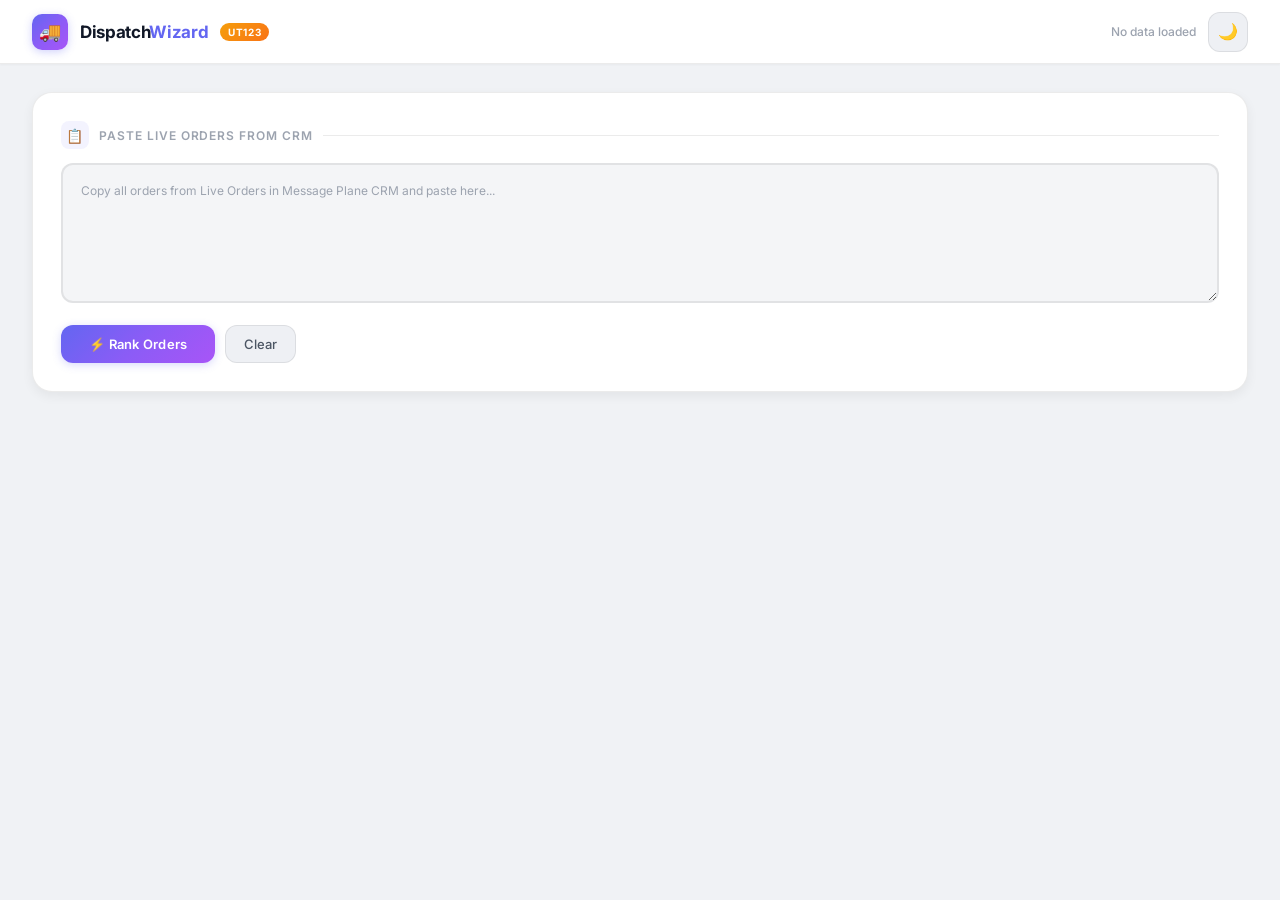
==== commit f7d3e926: "Premium enterprise UI redesign with light/dark mode Complete visual overhaul inspired by Netflix/Gma" ====
--- a/index.html
+++ b/index.html
@@ -1,692 +1,902 @@
 <!DOCTYPE html>
-<html lang="en">
+<html lang="en" data-theme="light">
 <head>
 <meta charset="UTF-8">
 <meta name="viewport" content="width=device-width, initial-scale=1.0">
 <title>UT123 Dispatch Priority Ranker</title>
 <link rel="icon" type="image/svg+xml" href="data:image/svg+xml,<svg xmlns='http://www.w3.org/2000/svg' viewBox='0 0 100 100'><text y='.9em' font-size='90'>🚚</text></svg>" />
 <link rel="preconnect" href="https://fonts.googleapis.com">
-<link href="https://fonts.googleapis.com/css2?family=IBM+Plex+Mono:wght@400;500;600&family=IBM+Plex+Sans:wght@300;400;500;600;700&display=swap" rel="stylesheet">
+<link href="https://fonts.googleapis.com/css2?family=Inter:wght@300;400;500;600;700;800;900&display=swap" rel="stylesheet">
 <style>
-  :root {
-    --bg: #0a0c0f;
-    --surface: #111318;
-    --surface2: #1a1d24;
-    --border: #252830;
-    --border2: #2e3240;
-    --text: #e8eaf0;
-    --text2: #8b8fa8;
-    --text3: #555870;
-    --accent: #f59e0b;
-    --accent2: #fbbf24;
-    --green: #10b981;
-    --red: #ef4444;
-    --blue: #3b82f6;
-    --purple: #8b5cf6;
-    --tier1: #f59e0b;
-    --tier2: #10b981;
-    --tier3: #3b82f6;
-    --tier4: #8b8fa8;
-  }
-
-  * { box-sizing: border-box; margin: 0; padding: 0; }
-
-  body {
-    background: var(--bg);
-    color: var(--text);
-    font-family: 'IBM Plex Sans', sans-serif;
-    min-height: 100vh;
-    padding: 0;
-  }
-
-  /* Header */
-  .header {
-    background: var(--surface);
-    border-bottom: 1px solid var(--border);
-    padding: 18px 32px;
-    display: flex;
-    align-items: center;
-    gap: 16px;
-    position: sticky;
-    top: 0;
-    z-index: 100;
-  }
-
-  .logo {
-    display: flex;
-    align-items: center;
-    gap: 10px;
-  }
-
-  .logo-badge {
-    background: var(--accent);
-    color: #000;
-    font-family: 'IBM Plex Mono', monospace;
-    font-weight: 600;
-    font-size: 11px;
-    padding: 4px 8px;
-    letter-spacing: 0.05em;
-  }
-
-  .header-title {
-    font-size: 15px;
-    font-weight: 600;
-    color: var(--text);
-    letter-spacing: 0.02em;
-  }
-
-  .header-sub {
-    font-size: 12px;
-    color: var(--text3);
-    font-family: 'IBM Plex Mono', monospace;
-    margin-left: auto;
-  }
-
-  /* Main */
-  .main {
-    max-width: 1600px;
-    margin: 0 auto;
-    padding: 32px;
-  }
-
-  /* Paste Zone */
-  .paste-zone {
-    background: var(--surface);
-    border: 1px solid var(--border);
-    padding: 24px;
-    margin-bottom: 24px;
-  }
-
-  .paste-label {
-    font-family: 'IBM Plex Mono', monospace;
-    font-size: 11px;
-    color: var(--text3);
-    letter-spacing: 0.1em;
-    text-transform: uppercase;
-    margin-bottom: 12px;
-    display: flex;
-    align-items: center;
-    gap: 8px;
-  }
-
-  .paste-label::after {
-    content: '';
-    flex: 1;
-    height: 1px;
-    background: var(--border);
-  }
-
-  textarea {
-    width: 100%;
-    background: var(--bg);
-    border: 1px solid var(--border2);
-    color: var(--text);
-    font-family: 'IBM Plex Mono', monospace;
-    font-size: 11px;
-    line-height: 1.6;
-    padding: 16px;
-    resize: vertical;
-    min-height: 160px;
-    outline: none;
-    transition: border-color 0.2s;
-  }
-
-  textarea:focus {
-    border-color: var(--accent);
-  }
-
-  textarea::placeholder {
-    color: var(--text3);
-  }
-
-  .controls {
-    display: flex;
-    gap: 12px;
-    margin-top: 16px;
-    align-items: center;
-  }
-
-  .btn {
-    background: var(--accent);
-    color: #000;
-    border: none;
-    padding: 12px 28px;
-    font-family: 'IBM Plex Sans', sans-serif;
-    font-weight: 700;
-    font-size: 13px;
-    letter-spacing: 0.05em;
-    text-transform: uppercase;
-    cursor: pointer;
-    transition: all 0.15s;
-  }
-
-  .btn:hover { background: var(--accent2); transform: translateY(-1px); }
-  .btn:active { transform: translateY(0); }
-
-  .btn-clear {
-    background: transparent;
-    color: var(--text3);
-    border: 1px solid var(--border2);
-    padding: 12px 20px;
-    font-family: 'IBM Plex Sans', sans-serif;
-    font-size: 12px;
-    cursor: pointer;
-    transition: all 0.15s;
-  }
-
-  .btn-clear:hover { color: var(--text); border-color: var(--text3); }
-
-  .btn-export {
-    background: transparent;
-    color: var(--green);
-    border: 1px solid var(--green);
-    padding: 12px 20px;
-    font-family: 'IBM Plex Sans', sans-serif;
-    font-size: 12px;
-    cursor: pointer;
-    transition: all 0.15s;
-    margin-left: auto;
-    display: none;
-  }
-
-  .btn-export:hover { background: rgba(16,185,129,0.1); }
-
-  .parse-info {
-    margin-left: auto;
-    font-family: 'IBM Plex Mono', monospace;
-    font-size: 11px;
-    color: var(--text3);
-  }
-
-  /* Scoring legend */
-  .legend {
-    display: grid;
-    grid-template-columns: repeat(4, 1fr);
-    gap: 12px;
-    margin-bottom: 24px;
-  }
-
-  .legend-card {
-    background: var(--surface);
-    border: 1px solid var(--border);
-    padding: 14px 16px;
-  }
-
-  .legend-title {
-    font-family: 'IBM Plex Mono', monospace;
-    font-size: 10px;
-    color: var(--text3);
-    text-transform: uppercase;
-    letter-spacing: 0.08em;
-    margin-bottom: 6px;
-  }
-
-  .legend-val {
-    font-size: 13px;
-    color: var(--text);
-    font-weight: 500;
-  }
-
-  /* Results */
-  .results-header {
-    display: flex;
-    align-items: center;
-    gap: 16px;
-    margin-bottom: 16px;
-  }
-
-  .results-title {
-    font-family: 'IBM Plex Mono', monospace;
-    font-size: 12px;
-    color: var(--text3);
-    text-transform: uppercase;
-    letter-spacing: 0.1em;
-  }
-
-  .results-count {
-    font-family: 'IBM Plex Mono', monospace;
-    font-size: 11px;
-    background: var(--accent);
-    color: #000;
-    padding: 2px 8px;
-    font-weight: 600;
-  }
-
-  /* Table */
-  .table-wrap {
-    overflow-x: auto;
-  }
-
-  table {
-    width: 100%;
-    border-collapse: collapse;
-    font-size: 12px;
-  }
-
-  thead tr {
-    background: var(--surface2);
-    border-bottom: 2px solid var(--accent);
-  }
-
-  th {
-    padding: 12px 14px;
-    text-align: left;
-    font-family: 'IBM Plex Mono', monospace;
-    font-size: 10px;
-    color: var(--text3);
-    text-transform: uppercase;
-    letter-spacing: 0.08em;
-    white-space: nowrap;
-    cursor: pointer;
-    user-select: none;
-  }
-
-  th:hover { color: var(--text); }
-
-  th.sort-asc::after { content: ' ▲'; color: var(--accent); }
-  th.sort-desc::after { content: ' ▼'; color: var(--accent); }
-
-  tbody tr {
-    border-bottom: 1px solid var(--border);
-    transition: background 0.1s;
-  }
-
-  tbody tr:hover { background: var(--surface); }
-
-  td {
-    padding: 11px 14px;
-    vertical-align: middle;
-    white-space: nowrap;
-  }
-
-  .rank-cell {
-    font-family: 'IBM Plex Mono', monospace;
-    font-weight: 600;
-    font-size: 14px;
-    color: var(--text3);
-    width: 40px;
-  }
-
-  .rank-1 { color: var(--tier1); }
-  .rank-2 { color: var(--tier1); }
-  .rank-3 { color: var(--tier1); }
-
-  .order-id {
-    font-family: 'IBM Plex Mono', monospace;
-    font-size: 11px;
-    color: var(--text2);
-  }
-
-  .customer-name {
-    font-weight: 600;
-    color: var(--text);
-    font-size: 13px;
-  }
-
-  .vehicle-info {
-    color: var(--text2);
-    font-size: 11px;
-    max-width: 200px;
-    overflow: hidden;
-    text-overflow: ellipsis;
-  }
-
-  .route {
-    color: var(--text2);
-    font-size: 11px;
-    max-width: 240px;
-  }
-
-  .route-arrow {
-    color: var(--text3);
-    margin: 0 4px;
-  }
-
-  .state-tag {
-    display: inline-block;
-    font-family: 'IBM Plex Mono', monospace;
-    font-size: 10px;
-    font-weight: 600;
-    padding: 2px 6px;
-    letter-spacing: 0.05em;
-  }
-
-  /* Status badges */
-  .status-badge {
-    display: inline-block;
-    font-family: 'IBM Plex Mono', monospace;
-    font-size: 9px;
-    font-weight: 600;
-    padding: 2px 7px;
-    letter-spacing: 0.05em;
-    white-space: nowrap;
-    cursor: default;
-  }
-  .status-new      { background: rgba(59,130,246,0.2); color: #3b82f6; border: 1px solid rgba(59,130,246,0.3); }
-  .status-fresh    { color: var(--text3); }
-  .status-returning{ background: rgba(139,143,168,0.1); color: var(--text3); }
-  .status-aging    { background: rgba(251,191,36,0.15); color: #fbbf24; border: 1px solid rgba(251,191,36,0.2); }
-  .status-stale    { background: rgba(249,115,22,0.15); color: #f97316; border: 1px solid rgba(249,115,22,0.3); animation: pulse-stale 2s infinite; }
-  .status-critical { background: rgba(239,68,68,0.2); color: #ef4444; border: 1px solid rgba(239,68,68,0.4); animation: pulse-stale 1s infinite; }
-
-  @keyframes pulse-stale {
-    0%,100% { opacity: 1; }
-    50% { opacity: 0.6; }
-  }
-
-  /* Sync Panel */
-  #syncPanel {
-    background: var(--surface);
-    border: 1px solid var(--border);
-    padding: 16px 20px;
-  }
-
-  .sync-row {
-    display: flex;
-    gap: 12px;
-    align-items: stretch;
-    flex-wrap: wrap;
-  }
-
-  .sync-item {
-    display: flex;
-    align-items: center;
-    gap: 12px;
-    background: var(--surface2);
-    border: 1px solid var(--border2);
-    padding: 12px 16px;
-    flex: 1;
-    min-width: 200px;
-  }
-
-  .sync-item strong { font-size: 13px; display: block; color: var(--text); }
-  .sync-sub { font-size: 11px; color: var(--text3); margin-top: 2px; display: block; }
-  .sync-icon { font-size: 18px; flex-shrink: 0; }
-  .sync-meta { font-family: 'IBM Plex Mono', monospace; font-size: 11px; color: var(--text3); margin-left: auto; white-space: nowrap; flex-shrink: 0; }
-  .sync-good { color: var(--green); }
-  .sync-warn { color: #f97316; }
-
-  .sync-dispatched { border-color: rgba(16,185,129,0.3); }
-  .sync-new        { border-color: rgba(59,130,246,0.3); }
-  .sync-stale      { border-color: rgba(249,115,22,0.3); }
-  .sync-returning  { border-color: var(--border2); }
-  .sync-first      { border-color: rgba(245,158,11,0.3); }
-
-  .sync-clear-btn {
-    background: transparent;
-    border: 1px solid var(--border2);
-    color: var(--text3);
-    padding: 8px 14px;
-    font-family: 'IBM Plex Mono', monospace;
-    font-size: 10px;
-    cursor: pointer;
-    align-self: center;
-    flex-shrink: 0;
-    transition: all 0.15s;
-  }
-  .sync-clear-btn:hover { border-color: var(--red); color: var(--red); }
-
-  /* Dispatched Panel */
-  #dispatchedPanel { border: 1px solid rgba(16,185,129,0.2); }
-
-  .dispatched-header {
-    display: flex;
-    align-items: center;
-    gap: 12px;
-    padding: 14px 20px;
-    cursor: pointer;
-    border-bottom: 1px solid var(--border);
-    user-select: none;
-  }
-  .dispatched-header:hover { background: var(--surface2); }
-
-  .dispatched-title {
-    font-family: 'IBM Plex Mono', monospace;
-    font-size: 12px;
-    color: var(--green);
-    text-transform: uppercase;
-    letter-spacing: 0.08em;
-  }
-
-  .dispatched-count {
-    background: rgba(16,185,129,0.2);
-    color: var(--green);
-    font-family: 'IBM Plex Mono', monospace;
-    font-size: 11px;
-    font-weight: 600;
-    padding: 2px 8px;
-  }
-
-  .dispatched-toggle { margin-left: auto; font-family: 'IBM Plex Mono', monospace; font-size: 10px; color: var(--text3); }
-
-  .lane-hot  { background: rgba(16,185,129,0.15); color: #10b981; }
-  .lane-warm { background: rgba(251,191,36,0.15); color: #fbbf24; }
-  .lane-cool { background: rgba(139,143,168,0.12); color: #8b8fa8; }
-  .lane-cold { background: rgba(239,68,68,0.12); color: #ef4444; }
-
-  .vsize-high { background: rgba(16,185,129,0.12); color: #10b981; }
-  .vsize-med  { background: rgba(59,130,246,0.12); color: #3b82f6; }
-  .vsize-low  { background: rgba(245,158,11,0.12); color: #f59e0b; }
-  .vsize-spec { background: rgba(239,68,68,0.12); color: #ef4444; }
-  .snow-none { background: rgba(16,185,129,0.15); color: #10b981; }
-  .snow-low  { background: rgba(251,191,36,0.15); color: #fbbf24; }
-  .snow-med  { background: rgba(249,115,22,0.15); color: #f97316; }
-  .snow-high { background: rgba(239,68,68,0.15); color: #ef4444; }
-
-  .broker-fee {
-    font-family: 'IBM Plex Mono', monospace;
-    font-weight: 600;
-    font-size: 14px;
-    color: var(--green);
-  }
-
-  .total-fee {
-    font-family: 'IBM Plex Mono', monospace;
-    font-size: 11px;
-    color: var(--text3);
-  }
-
-  .score-bar-wrap {
-    display: flex;
-    align-items: center;
-    gap: 8px;
-    min-width: 120px;
-  }
-
-  .score-bar-bg {
-    flex: 1;
-    height: 6px;
-    background: var(--border2);
-    position: relative;
-    overflow: hidden;
-  }
-
-  .score-bar-fill {
-    height: 100%;
-    background: var(--accent);
-    transition: width 0.4s;
-  }
-
-  .score-num {
-    font-family: 'IBM Plex Mono', monospace;
-    font-size: 11px;
-    color: var(--text2);
-    width: 28px;
-    text-align: right;
-  }
-
-  .tier-badge {
-    font-family: 'IBM Plex Mono', monospace;
-    font-size: 9px;
-    font-weight: 600;
-    padding: 2px 7px;
-    letter-spacing: 0.08em;
-    text-transform: uppercase;
-  }
-
-  .tier-A { background: rgba(245,158,11,0.2); color: var(--tier1); border: 1px solid rgba(245,158,11,0.3); }
-  .tier-B { background: rgba(16,185,129,0.15); color: var(--tier2); border: 1px solid rgba(16,185,129,0.3); }
-  .tier-C { background: rgba(59,130,246,0.15); color: var(--tier3); border: 1px solid rgba(59,130,246,0.3); }
-  .tier-D { background: rgba(139,143,168,0.1); color: var(--tier4); border: 1px solid rgba(139,143,168,0.2); }
-
-  .tag {
-    display: inline-block;
-    font-family: 'IBM Plex Mono', monospace;
-    font-size: 9px;
-    padding: 2px 6px;
-    margin-right: 3px;
-  }
-
-  .tag-port    { background: rgba(249,115,22,0.15); color: #f97316; }
-  .tag-prepaid { background: rgba(16,185,129,0.15); color: #10b981; }
-  .tag-enclosed { background: rgba(139,92,246,0.15); color: #8b5cf6; }
-  .tag-nonrun { background: rgba(239,68,68,0.12); color: #ef4444; }
-  .tag-urgent { background: rgba(245,158,11,0.15); color: var(--accent); }
-
-  .pickup-date {
-    font-family: 'IBM Plex Mono', monospace;
-    font-size: 11px;
-    color: var(--text2);
-  }
-
-  .pickup-urgent { color: var(--accent); font-weight: 600; }
-
-  /* Empty state */
-  .empty-state {
-    text-align: center;
-    padding: 80px 32px;
-    color: var(--text3);
-  }
-
-  .empty-icon {
-    font-size: 48px;
-    margin-bottom: 16px;
-    opacity: 0.3;
-  }
-
-  .empty-title {
-    font-family: 'IBM Plex Mono', monospace;
-    font-size: 13px;
-    color: var(--text3);
-    margin-bottom: 8px;
-  }
-
-  .empty-sub {
-    font-size: 12px;
-    color: var(--text3);
-    opacity: 0.6;
-  }
-
-  /* Stats bar */
-  .stats-bar {
-    display: flex;
-    flex-wrap: wrap;
-    gap: 1px;
-    background: var(--border);
-    border: 1px solid var(--border);
-    margin-bottom: 20px;
-  }
-
-  .stat-item {
-    background: var(--surface);
-    padding: 14px 18px;
-    text-align: center;
-    flex: 1;
-    min-width: 120px;
-  }
-
-  .stat-val {
-    font-family: 'IBM Plex Mono', monospace;
-    font-size: 20px;
-    font-weight: 600;
-    color: var(--text);
-    display: block;
-  }
-
-  .stat-label {
-    font-size: 10px;
-    color: var(--text3);
-    text-transform: uppercase;
-    letter-spacing: 0.08em;
-    margin-top: 2px;
-    font-family: 'IBM Plex Mono', monospace;
-  }
-
-  .results-wrap { display: none; }
-
-  /* Scrollbar */
-  ::-webkit-scrollbar { width: 6px; height: 6px; }
-  ::-webkit-scrollbar-track { background: var(--bg); }
-  ::-webkit-scrollbar-thumb { background: var(--border2); }
-  ::-webkit-scrollbar-thumb:hover { background: var(--text3); }
-
-  /* Row highlight for top 3 */
-  .top-order td:first-child { border-left: 3px solid var(--accent); }
-
-  .filter-row {
-    display: flex;
-    gap: 10px;
-    margin-bottom: 16px;
-    align-items: center;
-  }
-
-  .filter-label {
-    font-family: 'IBM Plex Mono', monospace;
-    font-size: 10px;
-    color: var(--text3);
-    text-transform: uppercase;
-    letter-spacing: 0.08em;
-  }
-
-  .filter-btn {
-    background: transparent;
-    border: 1px solid var(--border2);
-    color: var(--text3);
-    padding: 5px 12px;
-    font-family: 'IBM Plex Mono', monospace;
-    font-size: 10px;
-    cursor: pointer;
-    text-transform: uppercase;
-    letter-spacing: 0.05em;
-    transition: all 0.15s;
-  }
-
-  .filter-btn.active { border-color: var(--accent); color: var(--accent); }
-  .filter-btn:hover { border-color: var(--text2); color: var(--text2); }
-
-  .search-input {
-    background: var(--surface2);
-    border: 1px solid var(--border2);
-    color: var(--text);
-    padding: 5px 12px;
-    font-family: 'IBM Plex Mono', monospace;
-    font-size: 11px;
-    outline: none;
-    width: 200px;
-    margin-left: auto;
-  }
-  .search-input:focus { border-color: var(--accent); }
-  .search-input::placeholder { color: var(--text3); }
+/* ═══════════════════════════════════════════════════════════════
+   DISPATCH WIZARD — PREMIUM ENTERPRISE UI
+   Light default + Dark mode toggle
+   Netflix / Gmail 2026 / Instagram / WhatsApp inspired
+   ═══════════════════════════════════════════════════════════════ */
+
+/* ── Theme Variables ─────────────────────────────────────────── */
+:root,
+[data-theme="light"] {
+  --bg-base: #f0f2f5;
+  --bg-primary: #ffffff;
+  --bg-secondary: #f8f9fb;
+  --bg-tertiary: #eef0f4;
+  --bg-hover: #e8eaef;
+  --bg-input: #f4f5f7;
+  --bg-input-focus: #ffffff;
+  --border-primary: rgba(0,0,0,0.08);
+  --border-secondary: rgba(0,0,0,0.05);
+  --border-focus: rgba(99,102,241,0.5);
+  --text-primary: #111827;
+  --text-secondary: #4b5563;
+  --text-tertiary: #9ca3af;
+  --text-inverse: #ffffff;
+  --shadow-sm: 0 1px 2px rgba(0,0,0,0.04);
+  --shadow-md: 0 4px 12px rgba(0,0,0,0.06);
+  --shadow-lg: 0 12px 40px rgba(0,0,0,0.1);
+  --shadow-glow: 0 0 20px rgba(99,102,241,0.15);
+  --gradient-primary: linear-gradient(135deg, #6366f1 0%, #8b5cf6 50%, #a855f7 100%);
+  --gradient-accent: linear-gradient(135deg, #f59e0b 0%, #f97316 100%);
+  --gradient-success: linear-gradient(135deg, #10b981 0%, #059669 100%);
+  --gradient-danger: linear-gradient(135deg, #ef4444 0%, #dc2626 100%);
+  --gradient-surface: linear-gradient(180deg, rgba(255,255,255,0.9) 0%, rgba(255,255,255,0.7) 100%);
+  --accent: #6366f1;
+  --accent-light: rgba(99,102,241,0.08);
+  --accent-med: rgba(99,102,241,0.15);
+  --green: #10b981;
+  --green-bg: rgba(16,185,129,0.08);
+  --red: #ef4444;
+  --red-bg: rgba(239,68,68,0.06);
+  --orange: #f59e0b;
+  --orange-bg: rgba(245,158,11,0.08);
+  --blue: #3b82f6;
+  --blue-bg: rgba(59,130,246,0.08);
+  --purple: #8b5cf6;
+  --glass: rgba(255,255,255,0.7);
+  --glass-border: rgba(255,255,255,0.3);
+  --tier-a: #f59e0b;
+  --tier-a-bg: rgba(245,158,11,0.1);
+  --tier-b: #10b981;
+  --tier-b-bg: rgba(16,185,129,0.1);
+  --tier-c: #3b82f6;
+  --tier-c-bg: rgba(59,130,246,0.1);
+  --tier-d: #9ca3af;
+  --tier-d-bg: rgba(156,163,175,0.1);
+  --radius: 12px;
+  --radius-lg: 16px;
+  --radius-xl: 20px;
+  --radius-full: 9999px;
+  --theme-toggle-bg: var(--bg-tertiary);
+  --theme-toggle-icon: "🌙";
+}
+
+[data-theme="dark"] {
+  --bg-base: #0b0d12;
+  --bg-primary: #141620;
+  --bg-secondary: #1a1d2a;
+  --bg-tertiary: #212436;
+  --bg-hover: #282c42;
+  --bg-input: #181b28;
+  --bg-input-focus: #1e2235;
+  --border-primary: rgba(255,255,255,0.08);
+  --border-secondary: rgba(255,255,255,0.04);
+  --border-focus: rgba(99,102,241,0.6);
+  --text-primary: #f1f3f9;
+  --text-secondary: #8b8fa8;
+  --text-tertiary: #4f5370;
+  --text-inverse: #000000;
+  --shadow-sm: 0 1px 2px rgba(0,0,0,0.2);
+  --shadow-md: 0 4px 12px rgba(0,0,0,0.3);
+  --shadow-lg: 0 12px 40px rgba(0,0,0,0.5);
+  --shadow-glow: 0 0 30px rgba(99,102,241,0.2);
+  --gradient-surface: linear-gradient(180deg, rgba(20,22,32,0.95) 0%, rgba(20,22,32,0.8) 100%);
+  --accent-light: rgba(99,102,241,0.12);
+  --accent-med: rgba(99,102,241,0.2);
+  --green-bg: rgba(16,185,129,0.12);
+  --red-bg: rgba(239,68,68,0.1);
+  --orange-bg: rgba(245,158,11,0.12);
+  --blue-bg: rgba(59,130,246,0.12);
+  --glass: rgba(20,22,32,0.7);
+  --glass-border: rgba(255,255,255,0.06);
+  --tier-a-bg: rgba(245,158,11,0.15);
+  --tier-b-bg: rgba(16,185,129,0.15);
+  --tier-c-bg: rgba(59,130,246,0.15);
+  --tier-d-bg: rgba(156,163,175,0.08);
+  --theme-toggle-bg: var(--bg-tertiary);
+  --theme-toggle-icon: "☀️";
+}
+
+/* ── Reset ───────────────────────────────────────────────────── */
+*, *::before, *::after { box-sizing: border-box; margin: 0; padding: 0; }
+
+body {
+  font-family: 'Inter', -apple-system, BlinkMacSystemFont, 'Segoe UI', sans-serif;
+  background: var(--bg-base);
+  color: var(--text-primary);
+  min-height: 100vh;
+  -webkit-font-smoothing: antialiased;
+  -moz-osx-font-smoothing: grayscale;
+  transition: background 0.3s, color 0.3s;
+}
+
+/* ── Animations ──────────────────────────────────────────────── */
+@keyframes fadeUp {
+  from { opacity: 0; transform: translateY(12px); }
+  to { opacity: 1; transform: translateY(0); }
+}
+
+@keyframes shimmer {
+  0% { background-position: -200% 0; }
+  100% { background-position: 200% 0; }
+}
+
+@keyframes pulse-glow {
+  0%, 100% { box-shadow: 0 0 0 0 rgba(99,102,241,0.3); }
+  50% { box-shadow: 0 0 16px 4px rgba(99,102,241,0.15); }
+}
+
+@keyframes pulse-stale {
+  0%,100% { opacity: 1; }
+  50% { opacity: 0.5; }
+}
+
+@keyframes slideIn {
+  from { opacity: 0; transform: translateX(-8px); }
+  to { opacity: 1; transform: translateX(0); }
+}
+
+/* ── Header ──────────────────────────────────────────────────── */
+.header {
+  background: var(--bg-primary);
+  backdrop-filter: blur(20px);
+  -webkit-backdrop-filter: blur(20px);
+  border-bottom: 1px solid var(--border-primary);
+  padding: 0 32px;
+  height: 64px;
+  display: flex;
+  align-items: center;
+  gap: 16px;
+  position: sticky;
+  top: 0;
+  z-index: 100;
+  box-shadow: var(--shadow-sm);
+  transition: background 0.3s, border-color 0.3s;
+}
+
+.logo {
+  display: flex;
+  align-items: center;
+  gap: 12px;
+}
+
+.logo-mark {
+  width: 36px;
+  height: 36px;
+  background: var(--gradient-primary);
+  border-radius: 10px;
+  display: flex;
+  align-items: center;
+  justify-content: center;
+  font-size: 18px;
+  box-shadow: 0 2px 8px rgba(99,102,241,0.3);
+}
+
+.logo-text {
+  font-size: 17px;
+  font-weight: 700;
+  color: var(--text-primary);
+  letter-spacing: -0.02em;
+}
+
+.logo-text em {
+  font-style: normal;
+  color: var(--accent);
+}
+
+.logo-tag {
+  background: var(--gradient-accent);
+  color: #fff;
+  font-size: 10px;
+  font-weight: 700;
+  padding: 3px 8px;
+  border-radius: var(--radius-full);
+  letter-spacing: 0.06em;
+  text-transform: uppercase;
+}
+
+.header-right {
+  margin-left: auto;
+  display: flex;
+  align-items: center;
+  gap: 12px;
+}
+
+.header-status {
+  font-size: 12px;
+  color: var(--text-tertiary);
+  font-weight: 500;
+}
+
+.theme-toggle {
+  width: 40px;
+  height: 40px;
+  border-radius: var(--radius);
+  background: var(--bg-tertiary);
+  border: 1px solid var(--border-primary);
+  cursor: pointer;
+  display: flex;
+  align-items: center;
+  justify-content: center;
+  font-size: 16px;
+  transition: all 0.2s;
+}
+
+.theme-toggle:hover {
+  background: var(--bg-hover);
+  transform: scale(1.05);
+}
+
+/* ── Main ────────────────────────────────────────────────────── */
+.main {
+  max-width: 1680px;
+  margin: 0 auto;
+  padding: 28px 32px 80px;
+}
+
+/* ── Paste Zone Card ─────────────────────────────────────────── */
+.paste-zone {
+  background: var(--bg-primary);
+  border: 1px solid var(--border-primary);
+  border-radius: var(--radius-xl);
+  padding: 28px;
+  margin-bottom: 24px;
+  box-shadow: var(--shadow-md);
+  animation: fadeUp 0.4s ease;
+  transition: background 0.3s, border-color 0.3s;
+}
+
+.paste-label {
+  font-size: 12px;
+  font-weight: 600;
+  color: var(--text-tertiary);
+  letter-spacing: 0.08em;
+  text-transform: uppercase;
+  margin-bottom: 14px;
+  display: flex;
+  align-items: center;
+  gap: 10px;
+}
+
+.paste-label-icon {
+  width: 28px;
+  height: 28px;
+  background: var(--accent-light);
+  border-radius: 8px;
+  display: flex;
+  align-items: center;
+  justify-content: center;
+  font-size: 14px;
+}
+
+.paste-label::after {
+  content: '';
+  flex: 1;
+  height: 1px;
+  background: var(--border-primary);
+}
+
+textarea {
+  width: 100%;
+  background: var(--bg-input);
+  border: 2px solid var(--border-primary);
+  border-radius: var(--radius);
+  color: var(--text-primary);
+  font-family: 'Inter', monospace;
+  font-size: 12px;
+  line-height: 1.7;
+  padding: 16px 18px;
+  resize: vertical;
+  min-height: 140px;
+  outline: none;
+  transition: all 0.25s;
+}
+
+textarea:focus {
+  border-color: var(--accent);
+  background: var(--bg-input-focus);
+  box-shadow: 0 0 0 4px var(--accent-light);
+}
+
+textarea::placeholder { color: var(--text-tertiary); }
+
+.controls {
+  display: flex;
+  gap: 10px;
+  margin-top: 18px;
+  align-items: center;
+  flex-wrap: wrap;
+}
+
+/* ── Buttons ─────────────────────────────────────────────────── */
+.btn {
+  background: var(--gradient-primary);
+  color: #fff;
+  border: none;
+  padding: 11px 28px;
+  font-family: 'Inter', sans-serif;
+  font-weight: 600;
+  font-size: 13px;
+  letter-spacing: 0.02em;
+  border-radius: var(--radius);
+  cursor: pointer;
+  transition: all 0.2s;
+  display: inline-flex;
+  align-items: center;
+  gap: 8px;
+  box-shadow: 0 2px 8px rgba(99,102,241,0.25);
+}
+
+.btn:hover {
+  transform: translateY(-1px);
+  box-shadow: 0 4px 16px rgba(99,102,241,0.35);
+}
+
+.btn:active { transform: translateY(0); }
+
+.btn-clear {
+  background: var(--bg-tertiary);
+  color: var(--text-secondary);
+  border: 1px solid var(--border-primary);
+  padding: 10px 18px;
+  font-family: 'Inter', sans-serif;
+  font-weight: 500;
+  font-size: 13px;
+  border-radius: var(--radius);
+  cursor: pointer;
+  transition: all 0.2s;
+}
+
+.btn-clear:hover { background: var(--bg-hover); color: var(--text-primary); }
+
+.btn-export {
+  background: var(--green-bg);
+  color: var(--green);
+  border: 1px solid rgba(16,185,129,0.2);
+  padding: 10px 18px;
+  font-family: 'Inter', sans-serif;
+  font-weight: 600;
+  font-size: 13px;
+  border-radius: var(--radius);
+  cursor: pointer;
+  transition: all 0.2s;
+  margin-left: auto;
+  display: none;
+}
+
+.btn-export:hover { background: rgba(16,185,129,0.15); border-color: var(--green); }
+
+.parse-info {
+  margin-left: auto;
+  font-size: 12px;
+  color: var(--text-tertiary);
+  font-weight: 500;
+}
+
+/* ── Stats Bar ───────────────────────────────────────────────── */
+.stats-bar {
+  display: grid;
+  grid-template-columns: repeat(auto-fit, minmax(150px, 1fr));
+  gap: 14px;
+  margin-bottom: 24px;
+  animation: fadeUp 0.5s ease 0.1s both;
+}
+
+.stat-item {
+  background: var(--bg-primary);
+  border: 1px solid var(--border-primary);
+  border-radius: var(--radius-lg);
+  padding: 20px;
+  text-align: center;
+  box-shadow: var(--shadow-sm);
+  transition: all 0.25s;
+}
+
+.stat-item:hover {
+  transform: translateY(-2px);
+  box-shadow: var(--shadow-md);
+}
+
+.stat-val {
+  font-size: 26px;
+  font-weight: 800;
+  color: var(--text-primary);
+  display: block;
+  letter-spacing: -0.02em;
+}
+
+.stat-label {
+  font-size: 10px;
+  color: var(--text-tertiary);
+  text-transform: uppercase;
+  letter-spacing: 0.1em;
+  font-weight: 600;
+  margin-top: 4px;
+  display: block;
+}
+
+/* ── Filter Row ──────────────────────────────────────────────── */
+.filter-row {
+  display: flex;
+  gap: 8px;
+  margin-bottom: 20px;
+  align-items: center;
+  flex-wrap: wrap;
+  animation: fadeUp 0.5s ease 0.15s both;
+}
+
+.filter-label {
+  font-size: 12px;
+  color: var(--text-tertiary);
+  font-weight: 600;
+  text-transform: uppercase;
+  letter-spacing: 0.08em;
+  margin-right: 4px;
+}
+
+.filter-btn {
+  background: var(--bg-primary);
+  border: 1px solid var(--border-primary);
+  color: var(--text-secondary);
+  padding: 7px 14px;
+  font-family: 'Inter', sans-serif;
+  font-size: 12px;
+  font-weight: 500;
+  cursor: pointer;
+  border-radius: var(--radius-full);
+  transition: all 0.2s;
+}
+
+.filter-btn:hover { background: var(--bg-hover); color: var(--text-primary); }
+
+.filter-btn.active {
+  background: var(--accent);
+  color: #fff;
+  border-color: var(--accent);
+  box-shadow: 0 2px 8px rgba(99,102,241,0.25);
+}
+
+.search-input {
+  background: var(--bg-secondary);
+  border: 1px solid var(--border-primary);
+  color: var(--text-primary);
+  padding: 7px 14px;
+  font-family: 'Inter', sans-serif;
+  font-size: 12px;
+  outline: none;
+  width: 220px;
+  margin-left: auto;
+  border-radius: var(--radius-full);
+  transition: all 0.2s;
+}
+
+.search-input:focus { border-color: var(--accent); box-shadow: 0 0 0 3px var(--accent-light); }
+.search-input::placeholder { color: var(--text-tertiary); }
+
+/* ── Results ─────────────────────────────────────────────────── */
+.results-wrap { display: none; }
+
+.results-header {
+  display: flex;
+  align-items: center;
+  gap: 12px;
+  margin-bottom: 14px;
+  animation: fadeUp 0.5s ease 0.2s both;
+}
+
+.results-title {
+  font-size: 14px;
+  font-weight: 700;
+  color: var(--text-primary);
+  letter-spacing: -0.01em;
+}
+
+.results-count {
+  background: var(--gradient-primary);
+  color: #fff;
+  font-size: 11px;
+  font-weight: 700;
+  padding: 3px 10px;
+  border-radius: var(--radius-full);
+}
+
+/* ── Table ────────────────────────────────────────────────────── */
+.table-wrap {
+  overflow-x: auto;
+  background: var(--bg-primary);
+  border: 1px solid var(--border-primary);
+  border-radius: var(--radius-xl);
+  box-shadow: var(--shadow-md);
+  animation: fadeUp 0.5s ease 0.25s both;
+}
+
+table {
+  width: 100%;
+  border-collapse: collapse;
+  font-size: 13px;
+}
+
+thead tr {
+  background: var(--bg-secondary);
+  border-bottom: 1px solid var(--border-primary);
+}
+
+th {
+  padding: 14px 16px;
+  text-align: left;
+  font-size: 10px;
+  font-weight: 700;
+  color: var(--text-tertiary);
+  text-transform: uppercase;
+  letter-spacing: 0.08em;
+  white-space: nowrap;
+  cursor: pointer;
+  user-select: none;
+  transition: color 0.15s;
+}
+
+th:hover { color: var(--text-primary); }
+th.sort-asc::after { content: ' \2191'; color: var(--accent); }
+th.sort-desc::after { content: ' \2193'; color: var(--accent); }
+
+tbody tr {
+  border-bottom: 1px solid var(--border-secondary);
+  transition: background 0.15s;
+}
+
+tbody tr:hover { background: var(--bg-secondary); }
+tbody tr:last-child { border-bottom: none; }
+
+td {
+  padding: 13px 16px;
+  vertical-align: middle;
+  white-space: nowrap;
+}
+
+.rank-cell {
+  font-weight: 800;
+  font-size: 15px;
+  color: var(--text-tertiary);
+  width: 44px;
+}
+
+.rank-1, .rank-2, .rank-3 { color: var(--tier-a); }
+
+.order-id {
+  font-size: 11px;
+  color: var(--text-tertiary);
+  font-weight: 500;
+  font-variant-numeric: tabular-nums;
+}
+
+.customer-name {
+  font-weight: 600;
+  color: var(--text-primary);
+  font-size: 13px;
+}
+
+.vehicle-info {
+  color: var(--text-secondary);
+  font-size: 11px;
+  max-width: 200px;
+  overflow: hidden;
+  text-overflow: ellipsis;
+}
+
+.route {
+  color: var(--text-secondary);
+  font-size: 12px;
+  max-width: 240px;
+}
+
+.route-arrow { color: var(--text-tertiary); margin: 0 4px; }
+
+/* ── Badges & Tags ───────────────────────────────────────────── */
+.state-tag {
+  display: inline-block;
+  font-size: 10px;
+  font-weight: 700;
+  padding: 3px 8px;
+  border-radius: 6px;
+  letter-spacing: 0.04em;
+}
+
+.status-badge {
+  display: inline-flex;
+  align-items: center;
+  gap: 4px;
+  font-size: 10px;
+  font-weight: 600;
+  padding: 4px 10px;
+  border-radius: var(--radius-full);
+  white-space: nowrap;
+  cursor: default;
+}
+
+.status-new      { background: var(--blue-bg); color: var(--blue); }
+.status-fresh    { color: var(--text-tertiary); }
+.status-returning{ background: var(--bg-tertiary); color: var(--text-tertiary); }
+.status-aging    { background: var(--orange-bg); color: var(--orange); }
+.status-stale    { background: rgba(249,115,22,0.12); color: #f97316; animation: pulse-stale 2s infinite; }
+.status-critical { background: var(--red-bg); color: var(--red); animation: pulse-stale 1s infinite; }
+
+.tier-badge {
+  font-size: 10px;
+  font-weight: 700;
+  padding: 4px 10px;
+  border-radius: var(--radius-full);
+  letter-spacing: 0.04em;
+}
+
+.tier-A { background: var(--tier-a-bg); color: var(--tier-a); }
+.tier-B { background: var(--tier-b-bg); color: var(--tier-b); }
+.tier-C { background: var(--tier-c-bg); color: var(--tier-c); }
+.tier-D { background: var(--tier-d-bg); color: var(--tier-d); }
+
+.tag {
+  display: inline-block;
+  font-size: 9px;
+  font-weight: 700;
+  padding: 3px 7px;
+  margin-right: 3px;
+  border-radius: 5px;
+  letter-spacing: 0.03em;
+}
+
+.tag-port    { background: rgba(249,115,22,0.1); color: #f97316; }
+.tag-prepaid { background: var(--green-bg); color: var(--green); }
+.tag-enclosed { background: rgba(139,92,246,0.1); color: #8b5cf6; }
+.tag-nonrun { background: var(--red-bg); color: var(--red); }
+.tag-urgent { background: var(--orange-bg); color: var(--orange); }
+
+.lane-hot  { background: var(--green-bg); color: var(--green); }
+.lane-warm { background: var(--orange-bg); color: var(--orange); }
+.lane-cool { background: var(--bg-tertiary); color: var(--text-tertiary); }
+.lane-cold { background: var(--red-bg); color: var(--red); }
+
+.vsize-high { background: var(--green-bg); color: var(--green); }
+.vsize-med  { background: var(--blue-bg); color: var(--blue); }
+.vsize-low  { background: var(--orange-bg); color: var(--orange); }
+.vsize-spec { background: var(--red-bg); color: var(--red); }
+
+.snow-none { background: var(--green-bg); color: var(--green); }
+.snow-low  { background: var(--orange-bg); color: var(--orange); }
+.snow-med  { background: rgba(249,115,22,0.1); color: #f97316; }
+.snow-high { background: var(--red-bg); color: var(--red); }
+
+/* ── Fees ─────────────────────────────────────────────────────── */
+.broker-fee {
+  font-weight: 700;
+  font-size: 14px;
+  color: var(--green);
+  font-variant-numeric: tabular-nums;
+}
+
+.total-fee {
+  font-size: 12px;
+  color: var(--text-tertiary);
+  font-variant-numeric: tabular-nums;
+}
+
+.pickup-date {
+  font-size: 12px;
+  color: var(--text-secondary);
+  font-variant-numeric: tabular-nums;
+}
+
+.pickup-urgent { color: var(--orange); font-weight: 700; }
+
+/* ── Score Bar ────────────────────────────────────────────────── */
+.score-bar-wrap {
+  display: flex;
+  align-items: center;
+  gap: 10px;
+  min-width: 130px;
+}
+
+.score-bar-bg {
+  flex: 1;
+  height: 6px;
+  background: var(--bg-tertiary);
+  border-radius: var(--radius-full);
+  overflow: hidden;
+}
+
+.score-bar-fill {
+  height: 100%;
+  background: var(--gradient-primary);
+  border-radius: var(--radius-full);
+  transition: width 0.5s ease;
+}
+
+.score-num {
+  font-size: 12px;
+  font-weight: 700;
+  color: var(--text-secondary);
+  width: 30px;
+  text-align: right;
+  font-variant-numeric: tabular-nums;
+}
+
+/* ── Sync Panel ──────────────────────────────────────────────── */
+#syncPanel {
+  background: var(--bg-primary);
+  border: 1px solid var(--border-primary);
+  border-radius: var(--radius-xl);
+  padding: 20px 24px;
+  box-shadow: var(--shadow-sm);
+  transition: background 0.3s, border-color 0.3s;
+}
+
+.sync-row {
+  display: flex;
+  gap: 12px;
+  align-items: stretch;
+  flex-wrap: wrap;
+}
+
+.sync-item {
+  display: flex;
+  align-items: center;
+  gap: 14px;
+  background: var(--bg-secondary);
+  border: 1px solid var(--border-primary);
+  border-radius: var(--radius-lg);
+  padding: 14px 18px;
+  flex: 1;
+  min-width: 200px;
+  transition: all 0.2s;
+}
+
+.sync-item:hover { transform: translateY(-1px); box-shadow: var(--shadow-sm); }
+.sync-item strong { font-size: 13px; font-weight: 600; display: block; color: var(--text-primary); }
+.sync-sub { font-size: 11px; color: var(--text-tertiary); margin-top: 2px; display: block; }
+.sync-icon { font-size: 20px; flex-shrink: 0; }
+.sync-meta { font-size: 11px; font-weight: 600; color: var(--text-tertiary); margin-left: auto; white-space: nowrap; flex-shrink: 0; }
+.sync-good { color: var(--green); }
+.sync-warn { color: #f97316; }
+
+.sync-dispatched { border-color: rgba(16,185,129,0.2); }
+.sync-new        { border-color: rgba(59,130,246,0.2); }
+.sync-stale      { border-color: rgba(249,115,22,0.2); }
+.sync-returning  { border-color: var(--border-primary); }
+.sync-first      { border-color: rgba(99,102,241,0.2); }
+
+.sync-clear-btn {
+  background: var(--bg-tertiary);
+  border: 1px solid var(--border-primary);
+  color: var(--text-tertiary);
+  padding: 8px 14px;
+  font-size: 11px;
+  font-weight: 500;
+  border-radius: var(--radius);
+  cursor: pointer;
+  align-self: center;
+  flex-shrink: 0;
+  transition: all 0.15s;
+}
+.sync-clear-btn:hover { border-color: var(--red); color: var(--red); background: var(--red-bg); }
+
+/* ── Dispatched Panel ────────────────────────────────────────── */
+#dispatchedPanel {
+  background: var(--bg-primary);
+  border: 1px solid rgba(16,185,129,0.15);
+  border-radius: var(--radius-xl);
+  overflow: hidden;
+  box-shadow: var(--shadow-sm);
+}
+
+.dispatched-header {
+  display: flex;
+  align-items: center;
+  gap: 12px;
+  padding: 16px 24px;
+  cursor: pointer;
+  border-bottom: 1px solid var(--border-primary);
+  user-select: none;
+  transition: background 0.15s;
+}
+.dispatched-header:hover { background: var(--bg-secondary); }
+
+.dispatched-title {
+  font-size: 13px;
+  font-weight: 700;
+  color: var(--green);
+  letter-spacing: 0.02em;
+}
+
+.dispatched-count {
+  background: var(--green-bg);
+  color: var(--green);
+  font-size: 11px;
+  font-weight: 700;
+  padding: 3px 10px;
+  border-radius: var(--radius-full);
+}
+
+.dispatched-toggle { margin-left: auto; font-size: 11px; color: var(--text-tertiary); font-weight: 500; }
+
+/* ── Top 3 row highlight ─────────────────────────────────────── */
+.top-order { background: var(--accent-light) !important; }
+.top-order td:first-child { border-left: 3px solid var(--accent); padding-left: 13px; }
+
+/* ── Empty state ─────────────────────────────────────────────── */
+.empty-state {
+  text-align: center;
+  padding: 80px 32px;
+  color: var(--text-tertiary);
+}
+
+.empty-icon { font-size: 56px; margin-bottom: 16px; opacity: 0.3; }
+.empty-title { font-size: 14px; font-weight: 600; color: var(--text-tertiary); margin-bottom: 8px; }
+.empty-sub { font-size: 12px; color: var(--text-tertiary); opacity: 0.6; }
+
+#emptyFiltered {
+  font-size: 13px;
+  color: var(--text-tertiary);
+  font-weight: 500;
+}
+
+/* ── Scrollbar ───────────────────────────────────────────────── */
+::-webkit-scrollbar { width: 6px; height: 6px; }
+::-webkit-scrollbar-track { background: transparent; }
+::-webkit-scrollbar-thumb { background: var(--border-primary); border-radius: 3px; }
+::-webkit-scrollbar-thumb:hover { background: var(--text-tertiary); }
+
+/* ── Responsive ──────────────────────────────────────────────── */
+@media (max-width: 768px) {
+  .header { padding: 0 16px; height: 56px; }
+  .logo-text { font-size: 15px; }
+  .logo-tag { display: none; }
+  .main { padding: 16px 16px 60px; }
+  .paste-zone { padding: 20px; border-radius: var(--radius-lg); }
+  .stats-bar { grid-template-columns: repeat(2, 1fr); gap: 10px; }
+  .stat-item { padding: 14px; }
+  .stat-val { font-size: 20px; }
+  .filter-row { gap: 6px; }
+  .filter-btn { padding: 5px 10px; font-size: 11px; }
+  .search-input { width: 100%; margin-left: 0; margin-top: 8px; }
+  .table-wrap { border-radius: var(--radius-lg); }
+  td, th { padding: 10px 10px; }
+}
 </style>
 </head>
 <body>
 
+<!-- Header -->
 <div class="header">
   <div class="logo">
-    <div class="logo-badge">UT123</div>
-    <span class="header-title">Dispatch Priority Ranker</span>
+    <div class="logo-mark">🚚</div>
+    <span class="logo-text">Dispatch<em>Wizard</em></span>
+    <span class="logo-tag">UT123</span>
   </div>
-  <div class="header-sub" id="lastRun">No data loaded</div>
+  <div class="header-right">
+    <span class="header-status" id="lastRun">No data loaded</span>
+    <button class="theme-toggle" id="themeToggle" onclick="toggleTheme()" title="Toggle dark mode">🌙</button>
+  </div>
 </div>
 
+<!-- Main -->
 <div class="main">
 
   <!-- Paste Zone -->
   <div class="paste-zone">
-    <div class="paste-label">Paste Live Orders from CRM</div>
+    <div class="paste-label">
+      <span class="paste-label-icon">📋</span>
+      Paste Live Orders from CRM
+    </div>
     <textarea id="orderData" placeholder="Copy all orders from Live Orders in Message Plane CRM and paste here..."></textarea>
     <div class="controls">
-      <button class="btn" onclick="rankOrders()">⚡ RANK ORDERS</button>
+      <button class="btn" onclick="rankOrders()">⚡ Rank Orders</button>
       <button class="btn-clear" onclick="clearAll()">Clear</button>
       <button class="btn-export" id="exportBtn" onclick="exportCSV()">↓ Export CSV</button>
       <span class="parse-info" id="parseInfo"></span>
@@ -698,21 +908,18 @@
 
   <!-- Results -->
   <div class="results-wrap" id="resultsWrap">
-
-    <!-- Stats -->
     <div class="stats-bar" id="statsBar"></div>
 
-    <!-- Filter Row -->
     <div class="filter-row">
       <span class="filter-label">Filter:</span>
       <button class="filter-btn active" onclick="setFilter('all', this)">All</button>
-      <button class="filter-btn" onclick="setFilter('A', this)">🥇 Tier A</button>
-      <button class="filter-btn" onclick="setFilter('B', this)">🥈 Tier B</button>
-      <button class="filter-btn" onclick="setFilter('C', this)">🥉 Tier C</button>
-      <button class="filter-btn" onclick="setFilter('prepaid', this)">💰 Pre-Paid</button>
-      <button class="filter-btn" onclick="setFilter('stale', this)">⏰ Aging</button>
-      <button class="filter-btn" onclick="setFilter('new', this)">🆕 New</button>
-      <button class="filter-btn" onclick="setFilter('urgent', this)">🔥 Today</button>
+      <button class="filter-btn" onclick="setFilter('A', this)">Tier A</button>
+      <button class="filter-btn" onclick="setFilter('B', this)">Tier B</button>
+      <button class="filter-btn" onclick="setFilter('C', this)">Tier C</button>
+      <button class="filter-btn" onclick="setFilter('prepaid', this)">Pre-Paid</button>
+      <button class="filter-btn" onclick="setFilter('stale', this)">Aging</button>
+      <button class="filter-btn" onclick="setFilter('new', this)">New</button>
+      <button class="filter-btn" onclick="setFilter('urgent', this)">Today</button>
       <input type="text" class="search-input" id="searchInput" placeholder="Search orders..." oninput="applyFilter()">
     </div>
 
@@ -732,12 +939,12 @@
             <th onclick="sortBy('customer')">Customer</th>
             <th onclick="sortBy('vehicle')">Vehicle</th>
             <th onclick="sortBy('origin')">Origin</th>
-            <th>Snow Risk</th>
+            <th>Snow</th>
             <th onclick="sortBy('destination')">Destination</th>
             <th onclick="sortBy('lane')">Lane</th>
-            <th onclick="sortBy('vehicleSize')">Unit Size</th>
+            <th onclick="sortBy('vehicleSize')">Size</th>
             <th onclick="sortBy('pickup')">Pickup</th>
-            <th onclick="sortBy('broker')">Broker $</th>
+            <th onclick="sortBy('broker')">Broker</th>
             <th onclick="sortBy('total')">Total</th>
             <th>Tags</th>
             <th onclick="sortBy('score')">Score</th>
@@ -747,271 +954,178 @@
       </table>
     </div>
 
-    <div id="emptyFiltered" style="display:none;text-align:center;padding:40px;color:var(--text3);font-family:'IBM Plex Mono',monospace;font-size:12px;">
-      No orders match filter
+    <div id="emptyFiltered" style="display:none;text-align:center;padding:40px;color:var(--text-tertiary);font-size:13px;">
+      No orders match this filter
     </div>
-
   </div>
 
   <!-- Dispatched Panel -->
-  <div id="dispatchedPanel" style="display:none;margin-top:24px;background:var(--surface);border:1px solid var(--border)"></div>
-
+  <div id="dispatchedPanel" style="display:none;margin-top:24px;"></div>
 </div>
 
 <script>
 // ══════════════════════════════════════════════════════════════════════════════
+//  THEME TOGGLE
+// ══════════════════════════════════════════════════════════════════════════════
+function toggleTheme() {
+  const html = document.documentElement;
+  const current = html.getAttribute('data-theme');
+  const next = current === 'dark' ? 'light' : 'dark';
+  html.setAttribute('data-theme', next);
+  document.getElementById('themeToggle').textContent = next === 'dark' ? '☀️' : '🌙';
+  try { localStorage.setItem('dw_theme', next); } catch(e) {}
+}
+
+// Restore saved theme
+(function() {
+  try {
+    const saved = localStorage.getItem('dw_theme');
+    if (saved === 'dark') {
+      document.documentElement.setAttribute('data-theme', 'dark');
+      document.getElementById('themeToggle').textContent = '☀️';
+    }
+  } catch(e) {}
+})();
+
+// ══════════════════════════════════════════════════════════════════════════════
 //  MEMORY / SYNC ENGINE
-//  localStorage key: ut123_dispatch_memory
-//  Stores: sessions array, each with timestamp + snapshot of orders by ID
-//  On each rank run → cross-reference to determine status of every order
 // ══════════════════════════════════════════════════════════════════════════════
 const MEMORY_KEY = 'ut123_dispatch_memory';
-const MAX_SESSIONS = 50; // keep last 50 sessions in memory
-
-// Age thresholds in minutes
-const AGE_FRESH   = 120;  // < 2hrs  — just seen, normal
-const AGE_AGING   = 240;  // 2-4hrs  — still on list, flag it
-const AGE_STALE   = 360;  // 4-6hrs  — been sitting, push up
-const AGE_CRITICAL= 360;  // 6hrs+   — hasn't moved, must work now
+const MAX_SESSIONS = 50;
+const AGE_FRESH   = 120;
+const AGE_AGING   = 240;
+const AGE_STALE   = 360;
+const AGE_CRITICAL= 360;
 
 function loadMemory() {
-  try {
-    const raw = localStorage.getItem(MEMORY_KEY);
-    return raw ? JSON.parse(raw) : { sessions: [] };
-  } catch(e) { return { sessions: [] }; }
-}
-
-function saveMemory(mem) {
-  try { localStorage.setItem(MEMORY_KEY, JSON.stringify(mem)); } catch(e) {}
-}
-
-function clearMemory() {
-  localStorage.removeItem(MEMORY_KEY);
-}
-
-// Serialize an order for snapshot storage (only what we need for cross-ref)
+  try { const raw = localStorage.getItem(MEMORY_KEY); return raw ? JSON.parse(raw) : { sessions: [] }; }
+  catch(e) { return { sessions: [] }; }
+}
+function saveMemory(mem) { try { localStorage.setItem(MEMORY_KEY, JSON.stringify(mem)); } catch(e) {} }
+function clearMemory() { localStorage.removeItem(MEMORY_KEY); }
+
 function snapshotOrder(o) {
-  return {
-    orderId: o.orderId,
-    customer: o.customer,
-    vehicle: o.vehicle,
-    originState: o.originState,
-    destState: o.destState,
-    broker: o.broker,
-    total: o.total,
-    pickupDate: o.pickupDate,
-    score: o.score,
-    rank: o.rank,
-    tier: o.tier,
-    prepaid: o.prepaid,
-    isPort: o.isPort,
-  };
-}
-
-// ── SYNC: Compare current order list against memory history ─────────────────
-// Returns enriched orders with .memStatus, .firstSeen, .lastSeen, .ageMinutes
-// Also returns dispatchedOrders — were in last session, not in current list
+  return { orderId:o.orderId, customer:o.customer, vehicle:o.vehicle, originState:o.originState, destState:o.destState, broker:o.broker, total:o.total, pickupDate:o.pickupDate, score:o.score, rank:o.rank, tier:o.tier, prepaid:o.prepaid, isPort:o.isPort };
+}
+
 function syncWithMemory(currentOrders) {
   const mem = loadMemory();
   const now = Date.now();
   const currentIds = new Set(currentOrders.map(o => o.orderId));
-
-  // Build a lookup: orderId → earliest session it appeared in
-  const firstSeenMap = {}; // orderId → timestamp
-  const lastSeenMap  = {}; // orderId → timestamp
-  const lastRankMap  = {}; // orderId → rank in most recent session it appeared
-  const lastScoreMap = {}; // orderId → score in most recent session
+  const firstSeenMap = {}, lastSeenMap = {}, lastRankMap = {}, lastScoreMap = {};
 
   mem.sessions.forEach(session => {
     session.orders.forEach(snap => {
       if (!firstSeenMap[snap.orderId]) firstSeenMap[snap.orderId] = session.timestamp;
-      lastSeenMap[snap.orderId]  = session.timestamp;
-      lastRankMap[snap.orderId]  = snap.rank;
+      lastSeenMap[snap.orderId] = session.timestamp;
+      lastRankMap[snap.orderId] = snap.rank;
       lastScoreMap[snap.orderId] = snap.score;
     });
   });
 
-  // Enrich current orders with memory data
   currentOrders.forEach(o => {
     const firstSeen = firstSeenMap[o.orderId];
-    const lastSeen  = lastSeenMap[o.orderId];
-
     if (!firstSeen) {
-      // Brand new — never seen before
-      o.memStatus   = 'new';
-      o.firstSeen   = now;
-      o.ageMinutes  = 0;
-      o.prevRank    = null;
-      o.prevScore   = null;
+      o.memStatus='new'; o.firstSeen=now; o.ageMinutes=0; o.prevRank=null; o.prevScore=null;
     } else {
-      o.firstSeen  = firstSeen;
-      o.lastSeen   = lastSeen;
-      o.ageMinutes = Math.floor((now - firstSeen) / 60000);
-      o.prevRank   = lastRankMap[o.orderId] || null;
-      o.prevScore  = lastScoreMap[o.orderId] || null;
-
-      if (o.ageMinutes >= AGE_CRITICAL) o.memStatus = 'critical';
-      else if (o.ageMinutes >= AGE_STALE)  o.memStatus = 'stale';
-      else if (o.ageMinutes >= AGE_FRESH)  o.memStatus = 'aging';
-      else                                  o.memStatus = 'returning';
+      o.firstSeen=firstSeen; o.lastSeen=lastSeenMap[o.orderId];
+      o.ageMinutes=Math.floor((now-firstSeen)/60000);
+      o.prevRank=lastRankMap[o.orderId]||null; o.prevScore=lastScoreMap[o.orderId]||null;
+      if (o.ageMinutes>=AGE_CRITICAL) o.memStatus='critical';
+      else if (o.ageMinutes>=AGE_STALE) o.memStatus='stale';
+      else if (o.ageMinutes>=AGE_FRESH) o.memStatus='aging';
+      else o.memStatus='returning';
     }
   });
 
-  // Find dispatched orders — were in last session but NOT in current list
   let dispatchedOrders = [];
   if (mem.sessions.length > 0) {
-    const lastSession = mem.sessions[mem.sessions.length - 1];
+    const lastSession = mem.sessions[mem.sessions.length-1];
     lastSession.orders.forEach(snap => {
       if (!currentIds.has(snap.orderId)) {
-        dispatchedOrders.push({
-          ...snap,
-          memStatus: 'dispatched',
-          dispatchedAt: now,
-          lastSeenAt: lastSession.timestamp,
-          minutesAgo: Math.floor((now - lastSession.timestamp) / 60000),
-        });
+        dispatchedOrders.push({...snap, memStatus:'dispatched', dispatchedAt:now, lastSeenAt:lastSession.timestamp, minutesAgo:Math.floor((now-lastSession.timestamp)/60000)});
       }
     });
   }
 
-  // Save this run as a new session
-  const newSession = {
-    timestamp: now,
-    orders: currentOrders.map(snapshotOrder),
-  };
-  mem.sessions.push(newSession);
-  // Trim old sessions
-  if (mem.sessions.length > MAX_SESSIONS) {
-    mem.sessions = mem.sessions.slice(mem.sessions.length - MAX_SESSIONS);
-  }
+  mem.sessions.push({ timestamp:now, orders:currentOrders.map(snapshotOrder) });
+  if (mem.sessions.length > MAX_SESSIONS) mem.sessions = mem.sessions.slice(mem.sessions.length-MAX_SESSIONS);
   saveMemory(mem);
-
-  return { enrichedOrders: currentOrders, dispatchedOrders };
-}
-
-// Age urgency bonus — orders sitting on the list too long get a priority bump
-// Dispatcher NEEDS to move these now
+  return { enrichedOrders:currentOrders, dispatchedOrders };
+}
+
 function ageBonus(o) {
   if (!o.ageMinutes) return 0;
-  if (o.ageMinutes >= AGE_CRITICAL) return 15;
-  if (o.ageMinutes >= AGE_STALE)    return 10;
-  if (o.ageMinutes >= AGE_FRESH)    return 5;
+  if (o.ageMinutes>=AGE_CRITICAL) return 15;
+  if (o.ageMinutes>=AGE_STALE) return 10;
+  if (o.ageMinutes>=AGE_FRESH) return 5;
   return 0;
 }
 
 function formatAge(minutes) {
-  if (minutes < 1) return 'just now';
-  if (minutes < 60) return `${minutes}m ago`;
-  const h = Math.floor(minutes / 60);
-  const m = minutes % 60;
-  return m > 0 ? `${h}h ${m}m` : `${h}h ago`;
-}
-
-// ── REGION MAP FOR LANE SCORING ─────────────────────────────────────────────
+  if (minutes<1) return 'just now';
+  if (minutes<60) return minutes+'m ago';
+  const h=Math.floor(minutes/60), m=minutes%60;
+  return m>0 ? h+'h '+m+'m' : h+'h ago';
+}
+
+// ── REGION MAP FOR LANE SCORING
 const REGION = {
-  // Northeast
   NY:'NE',NJ:'NE',CT:'NE',MA:'NE',RI:'NE',NH:'NE',VT:'NE',ME:'NE',PA:'NE',DE:'NE',MD:'NE',
-  // Southeast / Sunbelt
   FL:'SE',GA:'SE',SC:'SE',NC:'SE',VA:'SE',
-  // Midwest
   OH:'MW',IN:'MW',IL:'MW',MI:'MW',WI:'MW',MN:'MW',IA:'MW',MO:'MW',KS:'MW',NE:'MW',ND:'MW',SD:'MW',
-  // South / TX Corridor
   TX:'TX',LA:'TX',AR:'TX',MS:'TX',AL:'TX',TN:'TX',KY:'TX',WV:'TX',
-  // Mountain / Plains
   CO:'MT',WY:'MT',MT:'MT',ID:'MT',UT:'MT',AZ:'MT',NM:'MT',
-  // West Coast
   CA:'WC',OR:'WC',WA:'WC',NV:'WC',
 };
 
-// Lane strength score (0-20 pts) — carrier density on this corridor
-// Based on how many carriers actively run these routes
 const LANE_STRENGTH = {
-  'SE-NE':20,'NE-SE':20,  // Snowbird lanes — hottest in the country
-  'WC-TX':18,'TX-WC':18,  // CA↔TX — extremely active
-  'WC-SE':17,'SE-WC':17,  // CA↔FL — very hot
-  'WC-NE':16,'NE-WC':16,  // CA↔Northeast — solid volume
-  'WC-MW':15,'MW-WC':15,  // CA↔Midwest
-  'TX-SE':15,'SE-TX':15,  // TX↔Southeast
-  'TX-NE':14,'NE-TX':14,  // TX↔Northeast
-  'TX-MW':13,'MW-TX':13,  // TX↔Midwest
-  'SE-MW':13,'MW-SE':13,  // Southeast↔Midwest
-  'NE-MW':12,'MW-NE':12,  // Northeast↔Midwest
-  'WC-MT':11,'MT-WC':11,  // West↔Mountain
-  'TX-MT':10,'MT-TX':10,
-  'SE-MT':9,'MT-SE':9,
-  'NE-MT':8,'MT-NE':8,
-  'MW-MT':8,'MT-MW':8,
+  'SE-NE':20,'NE-SE':20,'WC-TX':18,'TX-WC':18,'WC-SE':17,'SE-WC':17,
+  'WC-NE':16,'NE-WC':16,'WC-MW':15,'MW-WC':15,'TX-SE':15,'SE-TX':15,
+  'TX-NE':14,'NE-TX':14,'TX-MW':13,'MW-TX':13,'SE-MW':13,'MW-SE':13,
+  'NE-MW':12,'MW-NE':12,'WC-MT':11,'MT-WC':11,'TX-MT':10,'MT-TX':10,
+  'SE-MT':9,'MT-SE':9,'NE-MT':8,'MT-NE':8,'MW-MT':8,'MT-MW':8,
 };
-const DEFAULT_LANE = 5; // Same region or unknown
-const SAME_STATE_LANE = 2; // Very short haul — few carriers bother
-
-// ── VEHICLE SIZE / TYPE SCORING (0-15 pts) ────────────────────────────────
-// Higher = more carriers available = better cold call conversion
+const DEFAULT_LANE = 5;
+const SAME_STATE_LANE = 2;
+
 const VEHICLE_SIZE_SCORE = {
-  'Car':15,       // Most common — every carrier runs these
-  'SUV':14,       // Very common
-  'Pickup':13,    // Common, slightly taller
-  'Motorcycle':10,// Specialty equipment needed but decent market
-  'Van':9,        // Sprinters, cargo vans — medium carrier pool
-  'ATV':7,        // Specialty, needs ramps/tie-down rigging
-  'Other':6,      // Catch-all — unknown size/type
-  'Truck':4,      // Box trucks, semi-trucks — small carrier pool
-  'Bus':3,        // Very specialized, few carriers
-  'Heavy':2,      // Heavy equipment — smallest carrier pool
+  'Car':15,'SUV':14,'Pickup':13,'Motorcycle':10,'Van':9,'ATV':7,'Other':6,'Truck':4,'Bus':3,'Heavy':2
 };
-
 const VEHICLE_SIZE_LABEL = {
   'Car':'Standard','SUV':'SUV/CUV','Pickup':'Pickup','Motorcycle':'Moto',
   'Van':'Van','ATV':'ATV/UTV','Other':'Other','Truck':'Box Truck','Bus':'Bus','Heavy':'Heavy Equip'
 };
 
 function getVehicleCategory(type, vehicle) {
-  const t = (type || '').toLowerCase();
-  const v = (vehicle || '').toLowerCase();
-  if (t === 'car') return 'Car';
-  if (t === 'suv') return 'SUV';
-  if (t === 'pickup') return 'Pickup';
-  if (t === 'motorcycle') return 'Motorcycle';
-  if (t === 'van') return 'Van';
-  if (t === 'atv') return 'ATV';
-  if (t === 'other') {
-    if (v.includes('bus') || v.includes('school bus')) return 'Bus';
-    if (v.includes('box truck') || v.includes('t7500') || v.includes('semi')) return 'Truck';
-    if (v.includes('stump') || v.includes('grinder') || v.includes('excavat') || v.includes('dozer')) return 'Heavy';
-    if (v.includes('utility') || v.includes('cushman') || v.includes('taylor dunn')) return 'ATV';
+  const t=(type||'').toLowerCase(), v=(vehicle||'').toLowerCase();
+  if(t==='car') return 'Car'; if(t==='suv') return 'SUV'; if(t==='pickup') return 'Pickup';
+  if(t==='motorcycle') return 'Motorcycle'; if(t==='van') return 'Van'; if(t==='atv') return 'ATV';
+  if(t==='other') {
+    if(v.includes('bus')||v.includes('school bus')) return 'Bus';
+    if(v.includes('box truck')||v.includes('t7500')||v.includes('semi')) return 'Truck';
+    if(v.includes('stump')||v.includes('grinder')||v.includes('excavat')||v.includes('dozer')) return 'Heavy';
+    if(v.includes('utility')||v.includes('cushman')||v.includes('taylor dunn')) return 'ATV';
     return 'Other';
   }
   return 'Other';
 }
 
 function getLaneScore(originState, destState) {
-  if (!originState || !destState) return DEFAULT_LANE;
-  if (originState === destState) return SAME_STATE_LANE;
-  const ro = REGION[originState];
-  const rd = REGION[destState];
-  if (!ro || !rd) return DEFAULT_LANE;
-  if (ro === rd) return 6; // Same region, short-ish
-  const key = ro + '-' + rd;
-  return LANE_STRENGTH[key] ?? DEFAULT_LANE;
-}
-
-// ── SNOW RISK BY STATE (February/March context) ──────────────────────────────
-// 0 = none (green), 1 = low (yellow), 2 = med (orange), 3 = high (red)
+  if(!originState||!destState) return DEFAULT_LANE;
+  if(originState===destState) return SAME_STATE_LANE;
+  const ro=REGION[originState], rd=REGION[destState];
+  if(!ro||!rd) return DEFAULT_LANE;
+  if(ro===rd) return 6;
+  return LANE_STRENGTH[ro+'-'+rd] ?? DEFAULT_LANE;
+}
+
 const SNOW_RISK = {
-  // No risk
-  FL:0, HI:0, AK:0,
-  // Very low risk
-  TX:1, AZ:1, NM:1, LA:1, MS:1, AL:1, GA:1, SC:1, NC:1, AR:1,
-  CA:1, NV:1,
-  // Medium risk
-  TN:2, VA:2, WV:2, MO:2, KS:2, OK:2, OR:2, WA:2, UT:2,
-  // High risk
-  CO:3, WY:3, MT:3, ID:3, MI:3, NY:3, NJ:3, MA:3, OH:3,
-  IN:3, IL:3, WI:3, MN:3, ND:3, SD:3, NE:3, IA:3, PA:3,
-  ME:3, VT:3, NH:3, CT:3, RI:3, DE:3, MD:3, KY:2,
+  FL:0,HI:0,AK:0,TX:1,AZ:1,NM:1,LA:1,MS:1,AL:1,GA:1,SC:1,NC:1,AR:1,CA:1,NV:1,
+  TN:2,VA:2,WV:2,MO:2,KS:2,OK:2,OR:2,WA:2,UT:2,
+  CO:3,WY:3,MT:3,ID:3,MI:3,NY:3,NJ:3,MA:3,OH:3,IN:3,IL:3,WI:3,MN:3,ND:3,SD:3,NE:3,IA:3,PA:3,ME:3,VT:3,NH:3,CT:3,RI:3,DE:3,MD:3,KY:2,
 };
-
-const SNOW_LABEL = ['✓ Clear', '⚠ Low', '▲ Med', '✕ High'];
+const SNOW_LABEL = ['Clear','Low','Med','High'];
 const SNOW_CLASS = ['snow-none','snow-low','snow-med','snow-high'];
 
 let allOrders = [];
@@ -1019,234 +1133,118 @@
 let sortCol = 'rank';
 let sortDir = 'asc';
 let currentFilter = 'all';
-let lastSyncDiff = null; // summary of what changed
-
-// ── PARSE ──────────────────────────────────────────────────────────────────
+let lastSyncDiff = null;
+
+// ── PARSE
 function parseOrders(text) {
   const orders = [];
-  // Split on order ID pattern like 4522814-AT
   const blocks = text.split(/(?=\d{7}-AT\b)/);
-
   blocks.forEach(block => {
     block = block.trim();
     if (!block) return;
-
     const o = {};
-
-    // Order ID
     const idMatch = block.match(/^(\d{7}-AT)/);
     if (!idMatch) return;
     o.orderId = idMatch[1];
-
-    // Date/time created
     const dateMatch = block.match(/(\d{2}\/\d{2}\/\d{4}\s+\d{2}:\d{2}\s+[ap]m)/i);
     o.createdAt = dateMatch ? dateMatch[1] : '';
-
-    // Agent
     const agentMatch = block.match(/(?:\d{2}:\d{2}\s+[ap]m)\s+([^\n]+?)(?:\s+ext\.\s*\d+)?(?:\s{2,}|\t)/i);
     o.agent = agentMatch ? agentMatch[1].trim() : '';
-
-    // Customer name (after agent line, before email)
     const custMatch = block.match(/ext\.\s*\d+\s+([A-Z][a-zA-Z]+\s+[A-Z][a-zA-Z]+)/);
     o.customer = custMatch ? custMatch[1] : '';
-
-    // Email
     const emailMatch = block.match(/[\w.+-]+@[\w.-]+\.\w+/);
     o.email = emailMatch ? emailMatch[0] : '';
-
-    // Vehicle type
     const typeMatch = block.match(/\(([^)]+)\)/);
     o.vehicleType = typeMatch ? typeMatch[1] : '';
-
-    // Year/Make/Model - after vehicle type
     const vehLineMatch = block.match(/\([^)]+\)\s*\n([^\n]+)/);
     o.vehicle = vehLineMatch ? vehLineMatch[1].trim() : '';
-
-    // Ship via
     o.enclosed = /Ship Via:Enclosed/i.test(block);
-
-    // Runs
     o.runs = /Vehicle Runs:Yes/i.test(block);
-
-    // Origin state
     const stateMatches = [...block.matchAll(/([A-Z]{2})\s+\d{5}/g)];
     o.originState = stateMatches.length > 0 ? stateMatches[0][1] : '';
-    o.destState   = stateMatches.length > 1 ? stateMatches[1][1] : '';
-
-    // Origin city - try to extract city from origin address
+    o.destState = stateMatches.length > 1 ? stateMatches[1][1] : '';
     const originCityMatch = block.match(/United States\s*\n([^\n]+)\s*\n([^\n]+?)([A-Z]{2})\s+\d{5}/);
-    if (originCityMatch) {
-      o.originCity = originCityMatch[2].trim().replace(/,\s*$/, '');
-    } else {
-      // fallback: look for state pattern
-      const m = block.match(/([A-Za-z\s]+),?\s+([A-Z]{2})\s+\d{5}United States/);
-      o.originCity = m ? m[1].trim() : o.originState;
-    }
-
-    // Origin city + address for port detection
+    if (originCityMatch) { o.originCity = originCityMatch[2].trim().replace(/,\s*$/, ''); }
+    else { const m = block.match(/([A-Za-z\s]+),?\s+([A-Z]{2})\s+\d{5}United States/); o.originCity = m ? m[1].trim() : o.originState; }
     const allAddressBlocks = [...block.matchAll(/([A-Za-z\s.]+),?\s+([A-Z]{2})\s+(\d{5})United States/g)];
     if (allAddressBlocks.length >= 2) {
       o.originCity = allAddressBlocks[0][1].trim().split(/\s+/).slice(-2).join(' ');
-      o.destCity   = allAddressBlocks[1][1].trim().split(/\s+/).slice(-2).join(' ');
-    } else {
-      o.destCity = o.destState;
-    }
-
-    // Pickup date
+      o.destCity = allAddressBlocks[1][1].trim().split(/\s+/).slice(-2).join(' ');
+    } else { o.destCity = o.destState; }
     const pickupMatch = block.match(/(\d{2}\/\d{2}\/\d{4})\s*\n\s*bump date/i);
     o.pickupDate = pickupMatch ? pickupMatch[1] : '';
-
-    // Parse pickup date for urgency
-    if (o.pickupDate) {
-      const [m2,d2,y2] = o.pickupDate.split('/');
-      o.pickupDateObj = new Date(y2, m2-1, d2);
-    } else {
-      o.pickupDateObj = null;
-    }
-
-    // Fees
-    const totalMatch  = block.match(/Total:\$([0-9,]+)/);
+    if (o.pickupDate) { const [m2,d2,y2] = o.pickupDate.split('/'); o.pickupDateObj = new Date(y2, m2-1, d2); }
+    else { o.pickupDateObj = null; }
+    const totalMatch = block.match(/Total:\$([0-9,]+)/);
     const brokerMatch = block.match(/Broker:\$([0-9,]+)/);
-    const carrierMatch= block.match(/Carrier:\$([0-9,]+)/);
-    o.total   = totalMatch  ? parseInt(totalMatch[1].replace(',','')) : 0;
-    o.broker  = brokerMatch ? parseInt(brokerMatch[1].replace(',','')) : 0;
-    o.carrier = carrierMatch? parseInt(carrierMatch[1].replace(',','')) : 0;
-
-    // Shipper pre-payment
+    const carrierMatch = block.match(/Carrier:\$([0-9,]+)/);
+    o.total = totalMatch ? parseInt(totalMatch[1].replace(',','')) : 0;
+    o.broker = brokerMatch ? parseInt(brokerMatch[1].replace(',','')) : 0;
+    o.carrier = carrierMatch ? parseInt(carrierMatch[1].replace(',','')) : 0;
     o.prepaid = /Shipper Pre-payment To Broker/i.test(block);
-
     orders.push(o);
   });
-
   return orders;
 }
 
-// ── SCORE ──────────────────────────────────────────────────────────────────
-// ── PORT ORDER DETECTION ─────────────────────────────────────────────────────
-// Long Beach CA origin + broker fee suspiciously high = port fee inflating number
-// These should be worked but not artificially top-ranked on fee alone
+// ── PORT DETECTION
 const PORT_CITIES = ['long beach','lonng beach','long bch','lbca'];
 function isPortOrder(o) {
   if (o.originState !== 'CA') return false;
   const city = (o.originCity || '').toLowerCase();
   const addr = (o.originAddr || '').toLowerCase();
-  const isLongBeach = PORT_CITIES.some(p => city.includes(p) || addr.includes(p));
-  return isLongBeach && o.broker > 2000;
-}
-
+  return PORT_CITIES.some(p => city.includes(p) || addr.includes(p)) && o.broker > 2000;
+}
+
+// ── SCORE
 function scoreOrder(o) {
   let score = 0;
-  const today = new Date();
-  today.setHours(0,0,0,0);
-
-  // ── Detect special order types FIRST ──────────────────────────────────────
-  o.isPort    = isPortOrder(o);
-  // Prepaid: broker fee = customer price, not real margin — exclude from fee scoring
-  // Port: inflated port fee — cap contribution, don't let it dominate
-
-  // 1. BROKER FEE (0-40 pts)
-  // PREPAID → skip entirely (fee shown = customer total, not real broker margin)
-  // PORT    → cap at $500 equivalent so it doesn't unfairly dominate
-  if (!o.prepaid && !o.isPort) {
-    score += Math.min(40, (o.broker / 750) * 40);
-  } else if (o.isPort) {
-    // Use a realistic estimated margin ($300-400 typical on port jobs) not the inflated number
-    const cappedBroker = Math.min(o.broker, 500);
-    score += Math.min(40, (cappedBroker / 750) * 40);
-    o.portCapped = true;
-  }
-  // Prepaid gets 0 broker pts — ranked purely on everything else below
-
-  // 2. ORIGIN SNOW RISK (0-25 pts)
+  const today = new Date(); today.setHours(0,0,0,0);
+  o.isPort = isPortOrder(o);
+  if (!o.prepaid && !o.isPort) { score += Math.min(40, (o.broker / 750) * 40); }
+  else if (o.isPort) { score += Math.min(40, (Math.min(o.broker, 500) / 750) * 40); o.portCapped = true; }
   const risk = SNOW_RISK[o.originState] ?? 1;
   score += [25, 18, 10, 0][risk];
-
-  // 3. PICKUP URGENCY (0-20 pts)
   if (o.pickupDateObj) {
     const daysOut = Math.floor((o.pickupDateObj - today) / 86400000);
-    if (daysOut <= 0) score += 20;
-    else if (daysOut === 1) score += 16;
-    else if (daysOut === 2) score += 12;
-    else if (daysOut === 3) score += 8;
-    else if (daysOut <= 5) score += 4;
+    if (daysOut <= 0) score += 20; else if (daysOut === 1) score += 16;
+    else if (daysOut === 2) score += 12; else if (daysOut === 3) score += 8; else if (daysOut <= 5) score += 4;
   }
-
-  // 4. LANE STRENGTH (0-20 pts)
-  o.laneScore = getLaneScore(o.originState, o.destState);
-  score += o.laneScore;
-
-  // 5. VEHICLE SIZE / TYPE (0-15 pts)
+  o.laneScore = getLaneScore(o.originState, o.destState); score += o.laneScore;
   o.vehicleCategory = getVehicleCategory(o.vehicleType, o.vehicle);
-  o.vehicleSizeScore = VEHICLE_SIZE_SCORE[o.vehicleCategory] ?? 6;
-  score += o.vehicleSizeScore;
-
-  // 6. PREPAID BONUS (6 pts — still rewarded for being confirmed, just not fee-boosted)
+  o.vehicleSizeScore = VEHICLE_SIZE_SCORE[o.vehicleCategory] ?? 6; score += o.vehicleSizeScore;
   if (o.prepaid) score += 6;
-
-  // 7. VEHICLE RUNS (5 pts)
   if (o.runs) score += 5;
-
-  // 8. BROKER MARGIN % — only meaningful on non-prepaid, non-port orders
   if (!o.prepaid && !o.isPort && o.total > 0) {
     const margin = o.broker / o.total;
-    if (margin >= 0.5) score += 5;
-    else if (margin >= 0.35) score += 3;
+    if (margin >= 0.5) score += 5; else if (margin >= 0.35) score += 3;
   }
-
-  // 9. AGE URGENCY BONUS — orders sitting on list too long get pushed up
-  //    Dispatcher must move stale orders before they age out entirely
   score += ageBonus(o);
-
   return Math.round(score);
 }
 
-function getTier(score) {
-  if (score >= 65) return 'A';
-  if (score >= 50) return 'B';
-  if (score >= 35) return 'C';
-  return 'D';
-}
-
-// ── RENDER ──────────────────────────────────────────────────────────────────
+function getTier(score) { if(score>=65) return 'A'; if(score>=50) return 'B'; if(score>=35) return 'C'; return 'D'; }
+
+// ── RENDER
 function rankOrders() {
   const text = document.getElementById('orderData').value;
   if (!text.trim()) { alert('Please paste order data first.'); return; }
-
   const parsed = parseOrders(text);
-  if (parsed.length === 0) {
-    alert('Could not parse any orders. Make sure you copied directly from Message Plane CRM Live Orders.');
-    return;
-  }
-
-  // ── Step 1: sync with memory BEFORE scoring so age bonus is available
+  if (parsed.length === 0) { alert('Could not parse any orders. Make sure you copied directly from Message Plane CRM Live Orders.'); return; }
   const { enrichedOrders, dispatchedOrders: dispatched } = syncWithMemory(parsed);
   dispatchedOrders = dispatched;
-
-  // ── Step 2: score (age bonus is now part of each order's .ageMinutes)
-  enrichedOrders.forEach(o => {
-    o.score = scoreOrder(o);
-    o.tier  = getTier(o.score);
-  });
-
-  // ── Step 3: sort and rank
+  enrichedOrders.forEach(o => { o.score = scoreOrder(o); o.tier = getTier(o.score); });
   enrichedOrders.sort((a,b) => b.score - a.score);
   enrichedOrders.forEach((o,i) => o.rank = i+1);
   allOrders = enrichedOrders;
-
-  // ── Step 4: build diff summary
-  const newCount      = allOrders.filter(o => o.memStatus === 'new').length;
-  const returningCount= allOrders.filter(o => ['returning','aging','stale','critical'].includes(o.memStatus)).length;
-  const staleCritCount= allOrders.filter(o => ['stale','critical'].includes(o.memStatus)).length;
+  const newCount = allOrders.filter(o=>o.memStatus==='new').length;
+  const returningCount = allOrders.filter(o=>['returning','aging','stale','critical'].includes(o.memStatus)).length;
+  const staleCritCount = allOrders.filter(o=>['stale','critical'].includes(o.memStatus)).length;
   lastSyncDiff = { newCount, returningCount, staleCritCount, dispatched: dispatched.length };
-
-  document.getElementById('lastRun').textContent = `Ranked ${allOrders.length} orders · ${new Date().toLocaleTimeString()}`;
-  document.getElementById('parseInfo').textContent = `${allOrders.length} orders parsed`;
+  document.getElementById('lastRun').textContent = allOrders.length + ' orders \u00B7 ' + new Date().toLocaleTimeString();
+  document.getElementById('parseInfo').textContent = allOrders.length + ' orders parsed';
   document.getElementById('exportBtn').style.display = 'inline-block';
-
-  renderSyncPanel();
-  renderStats();
-  applyFilter();
-  renderDispatchedPanel();
+  renderSyncPanel(); renderStats(); applyFilter(); renderDispatchedPanel();
   document.getElementById('resultsWrap').style.display = 'block';
   document.getElementById('resultsWrap').scrollIntoView({behavior:'smooth', block:'start'});
 }
@@ -1255,117 +1253,34 @@
   const el = document.getElementById('syncPanel');
   if (!el) return;
   if (!lastSyncDiff) { el.style.display = 'none'; return; }
-
   const { newCount, returningCount, staleCritCount, dispatched } = lastSyncDiff;
   const mem = loadMemory();
-  const sessionCount = mem.sessions.length;
-
-  // Only show if there's meaningful diff data (2nd run or later)
-  if (sessionCount < 2 && dispatched === 0) {
-    el.innerHTML = `
-      <div class="sync-item sync-first">
-        <span class="sync-icon">📡</span>
-        <span><strong>Memory active.</strong> Paste updated orders again in a few hours — the tool will detect what moved and what didn't.</span>
-        <span class="sync-meta">${newCount} orders saved to memory</span>
-      </div>`;
-    el.style.display = 'block';
-    return;
+  if (mem.sessions.length < 2 && dispatched === 0) {
+    el.innerHTML = '<div class="sync-row"><div class="sync-item sync-first"><span class="sync-icon">📡</span><span><strong>Memory active</strong><span class="sync-sub">Paste updated orders again later — the tool will detect what moved and what didn\'t.</span></span><span class="sync-meta">' + newCount + ' saved</span></div></div>';
+    el.style.display = 'block'; return;
   }
-
   let html = '<div class="sync-row">';
-
-  if (dispatched > 0) {
-    html += `<div class="sync-item sync-dispatched">
-      <span class="sync-icon">✅</span>
-      <div>
-        <strong>${dispatched} order${dispatched>1?'s':''} dispatched</strong>
-        <span class="sync-sub">Disappeared since last run — assumed picked up</span>
-      </div>
-      <span class="sync-meta sync-good">${dispatched} gone</span>
-    </div>`;
-  }
-
-  if (newCount > 0) {
-    html += `<div class="sync-item sync-new">
-      <span class="sync-icon">🆕</span>
-      <div>
-        <strong>${newCount} new order${newCount>1?'s':''}</strong>
-        <span class="sync-sub">Just appeared since last run</span>
-      </div>
-      <span class="sync-meta">${newCount} new</span>
-    </div>`;
-  }
-
-  if (staleCritCount > 0) {
-    html += `<div class="sync-item sync-stale">
-      <span class="sync-icon">⏰</span>
-      <div>
-        <strong>${staleCritCount} order${staleCritCount>1?'s':''} aging out</strong>
-        <span class="sync-sub">On list 4+ hours — dispatcher should prioritize now</span>
-      </div>
-      <span class="sync-meta sync-warn">${staleCritCount} stale</span>
-    </div>`;
-  }
-
-  if (returningCount > 0 && dispatched === 0 && newCount === 0) {
-    html += `<div class="sync-item sync-returning">
-      <span class="sync-icon">🔄</span>
-      <div>
-        <strong>${returningCount} order${returningCount>1?'s':''} still active</strong>
-        <span class="sync-sub">All continuing from previous run — no dispatches yet</span>
-      </div>
-    </div>`;
-  }
-
-  html += `<button class="sync-clear-btn" onclick="confirmClearMemory()">🗑 Clear Memory</button>`;
-  html += '</div>';
-  el.innerHTML = html;
-  el.style.display = 'block';
+  if (dispatched > 0) html += '<div class="sync-item sync-dispatched"><span class="sync-icon">✅</span><div><strong>' + dispatched + ' dispatched</strong><span class="sync-sub">Gone since last run</span></div><span class="sync-meta sync-good">' + dispatched + ' gone</span></div>';
+  if (newCount > 0) html += '<div class="sync-item sync-new"><span class="sync-icon">🆕</span><div><strong>' + newCount + ' new</strong><span class="sync-sub">Just appeared</span></div><span class="sync-meta">' + newCount + ' new</span></div>';
+  if (staleCritCount > 0) html += '<div class="sync-item sync-stale"><span class="sync-icon">⏰</span><div><strong>' + staleCritCount + ' aging out</strong><span class="sync-sub">On list 4+ hours</span></div><span class="sync-meta sync-warn">' + staleCritCount + ' stale</span></div>';
+  if (returningCount > 0 && dispatched === 0 && newCount === 0) html += '<div class="sync-item sync-returning"><span class="sync-icon">🔄</span><div><strong>' + returningCount + ' still active</strong><span class="sync-sub">Continuing from previous run</span></div></div>';
+  html += '<button class="sync-clear-btn" onclick="confirmClearMemory()">Clear Memory</button></div>';
+  el.innerHTML = html; el.style.display = 'block';
 }
 
 function renderDispatchedPanel() {
   const el = document.getElementById('dispatchedPanel');
   if (!el) return;
-
-  if (!dispatchedOrders || dispatchedOrders.length === 0) {
-    el.style.display = 'none';
-    return;
-  }
-
-  let html = `
-    <div class="dispatched-header" onclick="toggleDispatched()">
-      <span class="dispatched-title">✅ Dispatched This Session</span>
-      <span class="dispatched-count">${dispatchedOrders.length}</span>
-      <span class="dispatched-toggle" id="dispatchedToggle">▼ show</span>
-    </div>
-    <div id="dispatchedBody" style="display:none">
-    <table style="width:100%;border-collapse:collapse;font-size:12px;opacity:0.7">
-      <thead><tr style="border-bottom:1px solid var(--border2)">
-        <th style="padding:8px 14px;text-align:left;font-family:'IBM Plex Mono',monospace;font-size:10px;color:var(--text3)">Order</th>
-        <th style="padding:8px 14px;text-align:left;font-family:'IBM Plex Mono',monospace;font-size:10px;color:var(--text3)">Customer</th>
-        <th style="padding:8px 14px;text-align:left;font-family:'IBM Plex Mono',monospace;font-size:10px;color:var(--text3)">Vehicle</th>
-        <th style="padding:8px 14px;text-align:left;font-family:'IBM Plex Mono',monospace;font-size:10px;color:var(--text3)">Route</th>
-        <th style="padding:8px 14px;text-align:left;font-family:'IBM Plex Mono',monospace;font-size:10px;color:var(--text3)">Broker $</th>
-        <th style="padding:8px 14px;text-align:left;font-family:'IBM Plex Mono',monospace;font-size:10px;color:var(--text3)">Was Rank</th>
-        <th style="padding:8px 14px;text-align:left;font-family:'IBM Plex Mono',monospace;font-size:10px;color:var(--text3)">Removed</th>
-      </tr></thead>
-      <tbody>`;
-
-  dispatchedOrders.sort((a,b) => (a.rank||99) - (b.rank||99)).forEach(o => {
-    html += `<tr style="border-bottom:1px solid var(--border)">
-      <td style="padding:8px 14px;font-family:'IBM Plex Mono',monospace;font-size:11px;color:var(--text3)">${o.orderId}</td>
-      <td style="padding:8px 14px;color:var(--text2)">${o.customer||'—'}</td>
-      <td style="padding:8px 14px;color:var(--text3);font-size:11px;max-width:180px;overflow:hidden;text-overflow:ellipsis;white-space:nowrap">${o.vehicle||'—'}</td>
-      <td style="padding:8px 14px;font-family:'IBM Plex Mono',monospace;font-size:10px;color:var(--text3)">${o.originState||'?'} → ${o.destState||'?'}</td>
-      <td style="padding:8px 14px;font-family:'IBM Plex Mono',monospace;color:var(--green)">$${(o.broker||0).toLocaleString()}</td>
-      <td style="padding:8px 14px;font-family:'IBM Plex Mono',monospace;color:var(--text3)">#${o.rank||'?'}</td>
-      <td style="padding:8px 14px;font-family:'IBM Plex Mono',monospace;font-size:10px;color:var(--text3)">${formatAge(o.minutesAgo||0)}</td>
-    </tr>`;
+  if (!dispatchedOrders || dispatchedOrders.length === 0) { el.style.display = 'none'; return; }
+  let html = '<div class="dispatched-header" onclick="toggleDispatched()"><span class="dispatched-title">Dispatched This Session</span><span class="dispatched-count">' + dispatchedOrders.length + '</span><span class="dispatched-toggle" id="dispatchedToggle">Show</span></div>';
+  html += '<div id="dispatchedBody" style="display:none"><table style="width:100%;border-collapse:collapse;font-size:12px"><thead><tr style="border-bottom:1px solid var(--border-primary)">';
+  ['Order','Customer','Vehicle','Route','Broker $','Was Rank','Removed'].forEach(h => { html += '<th style="padding:10px 14px;text-align:left;font-size:10px;font-weight:700;color:var(--text-tertiary);text-transform:uppercase;letter-spacing:0.08em">' + h + '</th>'; });
+  html += '</tr></thead><tbody>';
+  dispatchedOrders.sort((a,b)=>(a.rank||99)-(b.rank||99)).forEach(o => {
+    html += '<tr style="border-bottom:1px solid var(--border-secondary)"><td style="padding:10px 14px;font-size:11px;color:var(--text-tertiary)">' + o.orderId + '</td><td style="padding:10px 14px;color:var(--text-secondary)">' + (o.customer||'—') + '</td><td style="padding:10px 14px;color:var(--text-tertiary);font-size:11px;max-width:180px;overflow:hidden;text-overflow:ellipsis;white-space:nowrap">' + (o.vehicle||'—') + '</td><td style="padding:10px 14px;font-size:11px;color:var(--text-tertiary)">' + (o.originState||'?') + ' → ' + (o.destState||'?') + '</td><td style="padding:10px 14px;color:var(--green);font-weight:600">$' + (o.broker||0).toLocaleString() + '</td><td style="padding:10px 14px;color:var(--text-tertiary)">#' + (o.rank||'?') + '</td><td style="padding:10px 14px;font-size:11px;color:var(--text-tertiary)">' + formatAge(o.minutesAgo||0) + '</td></tr>';
   });
-
-  html += `</tbody></table></div>`;
-  el.innerHTML = html;
-  el.style.display = 'block';
+  html += '</tbody></table></div>';
+  el.innerHTML = html; el.style.display = 'block';
 }
 
 function toggleDispatched() {
@@ -1374,21 +1289,14 @@
   if (!body) return;
   const visible = body.style.display !== 'none';
   body.style.display = visible ? 'none' : 'block';
-  if (toggle) toggle.textContent = visible ? '▼ show' : '▲ hide';
+  if (toggle) toggle.textContent = visible ? 'Show' : 'Hide';
 }
 
 function confirmClearMemory() {
   if (confirm('Clear all memory? This resets all order history and age tracking.')) {
-    clearMemory();
-    lastSyncDiff = null;
-    dispatchedOrders = [];
-    renderSyncPanel();
-    renderDispatchedPanel();
-    // Re-render without memory statuses
-    allOrders.forEach(o => {
-      o.memStatus = null;
-      o.ageMinutes = 0;
-    });
+    clearMemory(); lastSyncDiff = null; dispatchedOrders = [];
+    renderSyncPanel(); renderDispatchedPanel();
+    allOrders.forEach(o => { o.memStatus = null; o.ageMinutes = 0; });
     applyFilter();
   }
 }
@@ -1400,20 +1308,17 @@
   const prepaid = allOrders.filter(o=>o.prepaid).length;
   const totalBroker = allOrders.reduce((s,o)=>s+o.broker,0);
   const urgentToday = allOrders.filter(o=>o.pickupDateObj && Math.floor((o.pickupDateObj-today)/86400000)<=0).length;
-
   const portCount = allOrders.filter(o=>o.isPort).length;
-  document.getElementById('statsBar').innerHTML = `
-    <div class="stat-item"><span class="stat-val">${total}</span><span class="stat-label">Total Orders</span></div>
-    <div class="stat-item"><span class="stat-val" style="color:var(--tier1)">${tierA}</span><span class="stat-label">Tier A Priority</span></div>
-    <div class="stat-item"><span class="stat-val" style="color:var(--green)">$${totalBroker.toLocaleString()}</span><span class="stat-label">Total Broker $</span></div>
-    <div class="stat-item"><span class="stat-val" style="color:var(--green)">${prepaid}</span><span class="stat-label">Pre-Paid <span style="font-size:9px;opacity:0.6">(fee excluded)</span></span></div>
-    <div class="stat-item"><span class="stat-val" style="color:var(--accent)">${urgentToday}</span><span class="stat-label">Due Today</span></div>
-    ${portCount > 0 ? `<div class="stat-item"><span class="stat-val" style="color:#f97316">${portCount}</span><span class="stat-label">Port Orders <span style="font-size:9px;opacity:0.6">(fee capped)</span></span></div>` : ''}
-  `;
+  document.getElementById('statsBar').innerHTML =
+    '<div class="stat-item"><span class="stat-val">' + total + '</span><span class="stat-label">Total Orders</span></div>' +
+    '<div class="stat-item"><span class="stat-val" style="color:var(--tier-a)">' + tierA + '</span><span class="stat-label">Tier A</span></div>' +
+    '<div class="stat-item"><span class="stat-val" style="color:var(--green)">$' + totalBroker.toLocaleString() + '</span><span class="stat-label">Total Broker</span></div>' +
+    '<div class="stat-item"><span class="stat-val" style="color:var(--green)">' + prepaid + '</span><span class="stat-label">Pre-Paid</span></div>' +
+    '<div class="stat-item"><span class="stat-val" style="color:var(--orange)">' + urgentToday + '</span><span class="stat-label">Due Today</span></div>' +
+    (portCount > 0 ? '<div class="stat-item"><span class="stat-val" style="color:#f97316">' + portCount + '</span><span class="stat-label">Port Orders</span></div>' : '');
 }
 
 let activeFilter = 'all';
-
 function setFilter(f, btn) {
   activeFilter = f;
   document.querySelectorAll('.filter-btn').forEach(b=>b.classList.remove('active'));
@@ -1424,69 +1329,46 @@
 function applyFilter() {
   const search = document.getElementById('searchInput').value.toLowerCase();
   const today = new Date(); today.setHours(0,0,0,0);
-
   let filtered = allOrders.filter(o => {
-    if (activeFilter === 'A' && o.tier !== 'A') return false;
-    if (activeFilter === 'B' && o.tier !== 'B') return false;
-    if (activeFilter === 'C' && o.tier !== 'C') return false;
-    if (activeFilter === 'prepaid' && !o.prepaid) return false;
-    if (activeFilter === 'stale' && !['stale','critical','aging'].includes(o.memStatus)) return false;
-    if (activeFilter === 'new' && o.memStatus !== 'new') return false;
-    if (activeFilter === 'urgent') {
-      const daysOut = o.pickupDateObj ? Math.floor((o.pickupDateObj-today)/86400000) : 99;
-      if (daysOut > 0) return false;
-    }
+    if (activeFilter==='A' && o.tier!=='A') return false;
+    if (activeFilter==='B' && o.tier!=='B') return false;
+    if (activeFilter==='C' && o.tier!=='C') return false;
+    if (activeFilter==='prepaid' && !o.prepaid) return false;
+    if (activeFilter==='stale' && !['stale','critical','aging'].includes(o.memStatus)) return false;
+    if (activeFilter==='new' && o.memStatus!=='new') return false;
+    if (activeFilter==='urgent') { const d=o.pickupDateObj?Math.floor((o.pickupDateObj-today)/86400000):99; if(d>0) return false; }
     if (search) {
-      const haystack = `${o.orderId} ${o.customer} ${o.vehicle} ${o.originCity} ${o.destCity} ${o.originState} ${o.destState}`.toLowerCase();
-      if (!haystack.includes(search)) return false;
+      const hay = (o.orderId+' '+o.customer+' '+o.vehicle+' '+o.originCity+' '+o.destCity+' '+o.originState+' '+o.destState).toLowerCase();
+      if (!hay.includes(search)) return false;
     }
     return true;
   });
-
   renderTable(filtered);
 }
 
-function laneClass(s) {
-  if (s >= 16) return 'lane-hot';
-  if (s >= 11) return 'lane-warm';
-  if (s >= 6) return 'lane-cool';
-  return 'lane-cold';
-}
+function laneClass(s) { if(s>=16) return 'lane-hot'; if(s>=11) return 'lane-warm'; if(s>=6) return 'lane-cool'; return 'lane-cold'; }
 
 function laneLabelStr(o) {
-  const ro = REGION[o.originState] || '?';
-  const rd = REGION[o.destState] || '?';
-  const labels = {'NE':'Northeast','SE':'Southeast','MW':'Midwest','TX':'South/TX','MT':'Mountain','WC':'West Coast'};
-  if (o.originState === o.destState) return 'Same State';
-  if (ro === rd) return 'Same Region';
-  return `${labels[ro]||ro} → ${labels[rd]||rd}`;
-}
-
-function vsizeClass(s) {
-  if (s >= 13) return 'vsize-high';
-  if (s >= 9) return 'vsize-med';
-  if (s >= 5) return 'vsize-low';
-  return 'vsize-spec';
-}
+  const ro=REGION[o.originState]||'?', rd=REGION[o.destState]||'?';
+  const labels={'NE':'NE','SE':'SE','MW':'MW','TX':'S/TX','MT':'MT','WC':'WC'};
+  if(o.originState===o.destState) return 'Same State';
+  if(ro===rd) return 'Same Region';
+  return (labels[ro]||ro)+' → '+(labels[rd]||rd);
+}
+
+function vsizeClass(s) { if(s>=13) return 'vsize-high'; if(s>=9) return 'vsize-med'; if(s>=5) return 'vsize-low'; return 'vsize-spec'; }
 
 function renderStatusCell(o) {
-  if (!o.memStatus || o.memStatus === 'returning') {
-    if (o.ageMinutes > 0) {
-      return `<span class="status-badge status-returning" title="On list for ${formatAge(o.ageMinutes)}">↺ ${formatAge(o.ageMinutes)}</span>`;
-    }
-    return `<span class="status-badge status-fresh">—</span>`;
+  if (!o.memStatus || o.memStatus==='returning') {
+    if (o.ageMinutes>0) return '<span class="status-badge status-returning">↺ '+formatAge(o.ageMinutes)+'</span>';
+    return '<span class="status-badge status-fresh">—</span>';
   }
   switch(o.memStatus) {
-    case 'new':
-      return `<span class="status-badge status-new">✦ NEW</span>`;
-    case 'aging':
-      return `<span class="status-badge status-aging" title="${formatAge(o.ageMinutes)} on list">⏱ ${formatAge(o.ageMinutes)}</span>`;
-    case 'stale':
-      return `<span class="status-badge status-stale" title="${formatAge(o.ageMinutes)} on list — needs attention">⚠ ${formatAge(o.ageMinutes)}</span>`;
-    case 'critical':
-      return `<span class="status-badge status-critical" title="${formatAge(o.ageMinutes)} on list — critical">🔴 ${formatAge(o.ageMinutes)}</span>`;
-    default:
-      return `<span class="status-badge status-fresh">—</span>`;
+    case 'new': return '<span class="status-badge status-new">NEW</span>';
+    case 'aging': return '<span class="status-badge status-aging">'+formatAge(o.ageMinutes)+'</span>';
+    case 'stale': return '<span class="status-badge status-stale">'+formatAge(o.ageMinutes)+'</span>';
+    case 'critical': return '<span class="status-badge status-critical">'+formatAge(o.ageMinutes)+'</span>';
+    default: return '<span class="status-badge status-fresh">—</span>';
   }
 }
 
@@ -1494,149 +1376,90 @@
   const today = new Date(); today.setHours(0,0,0,0);
   const maxScore = allOrders.length > 0 ? allOrders[0].score : 100;
   const tbody = document.getElementById('tableBody');
-
-  if (orders.length === 0) {
-    tbody.innerHTML = '';
-    document.getElementById('emptyFiltered').style.display = 'block';
-    document.getElementById('resultsCount').textContent = '0';
-    return;
-  }
-
-  document.getElementById('emptyFiltered').style.display = 'none';
-  document.getElementById('resultsCount').textContent = orders.length;
-
-  const risk = o => SNOW_RISK[o.originState] ?? 1;
-  const barPct = o => Math.round((o.score / maxScore) * 100);
-
-  const daysUntil = o => o.pickupDateObj ? Math.floor((o.pickupDateObj - today) / 86400000) : 99;
-
-  let html = '';
-  orders.forEach((o, i) => {
-    const d = daysUntil(o);
-    const pickupClass = d <= 0 ? 'pickup-urgent' : '';
-    const pickupLabel = d <= 0 ? `⚡ ${o.pickupDate}` : o.pickupDate || '—';
-    const isTop = o.rank <= 3;
-
-    const tags = [
-      o.prepaid  ? '<span class="tag tag-prepaid">PRE-PAID</span>' : '',
-      o.isPort   ? '<span class="tag tag-port">PORT</span>' : '',
-      o.enclosed ? '<span class="tag tag-enclosed">ENCLOSED</span>' : '',
-      !o.runs    ? '<span class="tag tag-nonrun">NO RUN</span>' : '',
-      d <= 0     ? '<span class="tag tag-urgent">TODAY</span>' : '',
+  if (orders.length===0) { tbody.innerHTML=''; document.getElementById('emptyFiltered').style.display='block'; document.getElementById('resultsCount').textContent='0'; return; }
+  document.getElementById('emptyFiltered').style.display='none';
+  document.getElementById('resultsCount').textContent=orders.length;
+  const risk=o=>SNOW_RISK[o.originState]??1;
+  const barPct=o=>Math.round((o.score/maxScore)*100);
+  const daysUntil=o=>o.pickupDateObj?Math.floor((o.pickupDateObj-today)/86400000):99;
+  let html='';
+  orders.forEach(o => {
+    const d=daysUntil(o), pickupClass=d<=0?'pickup-urgent':'', pickupLabel=d<=0?'\u26A1 '+o.pickupDate:o.pickupDate||'—';
+    const isTop=o.rank<=3;
+    const tags=[
+      o.prepaid?'<span class="tag tag-prepaid">PRE-PAID</span>':'',
+      o.isPort?'<span class="tag tag-port">PORT</span>':'',
+      o.enclosed?'<span class="tag tag-enclosed">ENCLOSED</span>':'',
+      !o.runs?'<span class="tag tag-nonrun">NO RUN</span>':'',
+      d<=0?'<span class="tag tag-urgent">TODAY</span>':'',
     ].join('');
-
-    html += `<tr class="${isTop ? 'top-order' : ''}">
-      <td class="rank-cell ${o.rank<=3 ? 'rank-'+o.rank : ''}">${o.rank}</td>
-      <td>${renderStatusCell(o)}</td>
-      <td><span class="tier-badge tier-${o.tier}">${o.tier}</span></td>
-      <td class="order-id">${o.orderId}</td>
-      <td>
-        <div class="customer-name">${o.customer || '—'}</div>
-      </td>
-      <td>
-        <div class="vehicle-info" title="${o.vehicle}">${o.vehicleType ? '['+o.vehicleType+'] ' : ''}${o.vehicle}</div>
-      </td>
-      <td class="route">${o.originCity || ''} <span class="state-tag ${SNOW_CLASS[risk(o)]}">${o.originState}</span></td>
-      <td><span class="state-tag ${SNOW_CLASS[risk(o)]}">${SNOW_LABEL[risk(o)]}</span></td>
-      <td class="route">${o.destCity || ''} <span style="color:var(--text3);font-size:10px">${o.destState}</span></td>
-      <td><span class="state-tag ${laneClass(o.laneScore)}">${laneLabelStr(o)}</span></td>
-      <td><span class="state-tag ${vsizeClass(o.vehicleSizeScore)}">${VEHICLE_SIZE_LABEL[o.vehicleCategory]||o.vehicleCategory}</span></td>
-      <td class="pickup-date ${pickupClass}">${pickupLabel}</td>
-      <td class="broker-fee">
-        ${o.prepaid
-          ? `<span style="color:var(--text3);font-size:10px;font-family:'IBM Plex Mono',monospace">$${o.broker.toLocaleString()} <span title="Fee excluded from ranking — prepaid orders show customer total, not broker margin" style="color:var(--accent);cursor:help">⊘</span></span>`
-          : o.isPort
-            ? `<span style="color:var(--text3);font-size:10px;font-family:'IBM Plex Mono',monospace">$${o.broker.toLocaleString()} <span title="Port fee — inflated, capped in ranking" style="color:#f97316;cursor:help">⚓</span></span>`
-            : `$${o.broker.toLocaleString()}`
-        }
-      </td>
-      <td class="total-fee">$${o.total.toLocaleString()}</td>
-      <td>${tags || '<span style="color:var(--text3);font-size:10px">—</span>'}</td>
-      <td>
-        <div class="score-bar-wrap">
-          <div class="score-bar-bg"><div class="score-bar-fill" style="width:${barPct(o)}%"></div></div>
-          <span class="score-num">${o.score}</span>
-        </div>
-      </td>
-    </tr>`;
+    html+='<tr class="'+(isTop?'top-order':'')+'">';
+    html+='<td class="rank-cell '+(o.rank<=3?'rank-'+o.rank:'')+'">'+o.rank+'</td>';
+    html+='<td>'+renderStatusCell(o)+'</td>';
+    html+='<td><span class="tier-badge tier-'+o.tier+'">'+o.tier+'</span></td>';
+    html+='<td class="order-id">'+o.orderId+'</td>';
+    html+='<td><div class="customer-name">'+(o.customer||'—')+'</div></td>';
+    html+='<td><div class="vehicle-info" title="'+o.vehicle+'">'+(o.vehicleType?'['+o.vehicleType+'] ':'')+o.vehicle+'</div></td>';
+    html+='<td class="route">'+(o.originCity||'')+' <span class="state-tag '+SNOW_CLASS[risk(o)]+'">'+o.originState+'</span></td>';
+    html+='<td><span class="state-tag '+SNOW_CLASS[risk(o)]+'">'+SNOW_LABEL[risk(o)]+'</span></td>';
+    html+='<td class="route">'+(o.destCity||'')+' <span style="color:var(--text-tertiary);font-size:10px">'+o.destState+'</span></td>';
+    html+='<td><span class="state-tag '+laneClass(o.laneScore)+'">'+laneLabelStr(o)+'</span></td>';
+    html+='<td><span class="state-tag '+vsizeClass(o.vehicleSizeScore)+'">'+(VEHICLE_SIZE_LABEL[o.vehicleCategory]||o.vehicleCategory)+'</span></td>';
+    html+='<td class="pickup-date '+pickupClass+'">'+pickupLabel+'</td>';
+    html+='<td class="broker-fee">';
+    if(o.prepaid) html+='<span style="color:var(--text-tertiary);font-size:11px">$'+o.broker.toLocaleString()+' <span title="Fee excluded — prepaid" style="color:var(--accent);cursor:help">\u2298</span></span>';
+    else if(o.isPort) html+='<span style="color:var(--text-tertiary);font-size:11px">$'+o.broker.toLocaleString()+' <span title="Port fee capped" style="color:#f97316;cursor:help">\u2693</span></span>';
+    else html+='$'+o.broker.toLocaleString();
+    html+='</td>';
+    html+='<td class="total-fee">$'+o.total.toLocaleString()+'</td>';
+    html+='<td>'+(tags||'<span style="color:var(--text-tertiary);font-size:10px">—</span>')+'</td>';
+    html+='<td><div class="score-bar-wrap"><div class="score-bar-bg"><div class="score-bar-fill" style="width:'+barPct(o)+'%"></div></div><span class="score-num">'+o.score+'</span></div></td>';
+    html+='</tr>';
   });
-
-  tbody.innerHTML = html;
+  tbody.innerHTML=html;
 }
 
 function sortBy(col) {
-  if (sortCol === col) {
-    sortDir = sortDir === 'asc' ? 'desc' : 'asc';
-  } else {
-    sortCol = col;
-    sortDir = col === 'rank' || col === 'score' || col === 'broker' ? 'desc' : 'asc';
-  }
-
-  const map = { rank:'rank', broker:'broker', total:'total', score:'score',
-                 customer:'customer', vehicle:'vehicle', origin:'originState',
-                 destination:'destState', pickup:'pickupDateObj', orderId:'orderId',
-                 lane:'laneScore', vehicleSize:'vehicleSizeScore' };
-  const field = map[col] || col;
-
+  if(sortCol===col) sortDir=sortDir==='asc'?'desc':'asc';
+  else { sortCol=col; sortDir=(col==='rank'||col==='score'||col==='broker')?'desc':'asc'; }
+  const map={rank:'rank',broker:'broker',total:'total',score:'score',customer:'customer',vehicle:'vehicle',origin:'originState',destination:'destState',pickup:'pickupDateObj',orderId:'orderId',lane:'laneScore',vehicleSize:'vehicleSizeScore'};
+  const field=map[col]||col;
   allOrders.sort((a,b) => {
-    let va = a[field], vb = b[field];
-    if (va instanceof Date || va === null) {
-      va = va ? va.getTime() : 99999999;
-      vb = vb ? vb.getTime() : 99999999;
-    }
-    if (typeof va === 'string') va = va.toLowerCase();
-    if (typeof vb === 'string') vb = vb.toLowerCase();
-    if (va < vb) return sortDir === 'asc' ? -1 : 1;
-    if (va > vb) return sortDir === 'asc' ? 1 : -1;
+    let va=a[field],vb=b[field];
+    if(va instanceof Date||va===null){va=va?va.getTime():99999999;vb=vb?vb.getTime():99999999;}
+    if(typeof va==='string')va=va.toLowerCase();
+    if(typeof vb==='string')vb=vb.toLowerCase();
+    if(va<vb) return sortDir==='asc'?-1:1;
+    if(va>vb) return sortDir==='asc'?1:-1;
     return 0;
   });
-
-  // Update header indicators
-  document.querySelectorAll('th').forEach(th => {
-    th.classList.remove('sort-asc','sort-desc');
-  });
-
+  document.querySelectorAll('th').forEach(th=>th.classList.remove('sort-asc','sort-desc'));
   applyFilter();
 }
 
 function clearAll() {
-  document.getElementById('orderData').value = '';
-  document.getElementById('resultsWrap').style.display = 'none';
-  document.getElementById('exportBtn').style.display = 'none';
-  document.getElementById('parseInfo').textContent = '';
-  document.getElementById('lastRun').textContent = 'No data loaded';
-  const sp = document.getElementById('syncPanel');
-  const dp = document.getElementById('dispatchedPanel');
-  if (sp) sp.style.display = 'none';
-  if (dp) dp.style.display = 'none';
-  allOrders = [];
-  dispatchedOrders = [];
-  lastSyncDiff = null;
+  document.getElementById('orderData').value='';
+  document.getElementById('resultsWrap').style.display='none';
+  document.getElementById('exportBtn').style.display='none';
+  document.getElementById('parseInfo').textContent='';
+  document.getElementById('lastRun').textContent='No data loaded';
+  const sp=document.getElementById('syncPanel'), dp=document.getElementById('dispatchedPanel');
+  if(sp) sp.style.display='none'; if(dp) dp.style.display='none';
+  allOrders=[]; dispatchedOrders=[]; lastSyncDiff=null;
 }
 
 function exportCSV() {
-  const cols = ['Rank','Tier','Score','OrderID','Customer','Vehicle','VehicleSize','OriginCity','OriginState','SnowRisk','DestCity','DestState','LaneStrength','LaneScore','PickupDate','Broker','Total','PrePaid','Enclosed','VehicleRuns'];
-  const rows = allOrders.map(o => [
-    o.rank, o.tier, o.score, o.orderId, `"${o.customer}"`, `"${o.vehicle}"`,
-    VEHICLE_SIZE_LABEL[o.vehicleCategory]||o.vehicleCategory,
-    `"${o.originCity}"`, o.originState, SNOW_LABEL[SNOW_RISK[o.originState]??1],
-    `"${o.destCity}"`, o.destState, laneLabelStr(o), o.laneScore,
-    o.pickupDate, o.broker, o.total, o.prepaid?'YES':'NO', o.enclosed?'YES':'NO', o.runs?'YES':'NO'
-  ].join(','));
-
-  const csv = [cols.join(','), ...rows].join('\n');
-  const blob = new Blob([csv], {type:'text/csv'});
-  const a = document.createElement('a');
-  a.href = URL.createObjectURL(blob);
-  a.download = `dispatch-priority-${new Date().toISOString().slice(0,10)}.csv`;
+  const cols=['Rank','Tier','Score','OrderID','Customer','Vehicle','VehicleSize','OriginCity','OriginState','SnowRisk','DestCity','DestState','LaneStrength','LaneScore','PickupDate','Broker','Total','PrePaid','Enclosed','VehicleRuns'];
+  const rows=allOrders.map(o=>[o.rank,o.tier,o.score,o.orderId,'"'+o.customer+'"','"'+o.vehicle+'"',VEHICLE_SIZE_LABEL[o.vehicleCategory]||o.vehicleCategory,'"'+o.originCity+'"',o.originState,SNOW_LABEL[SNOW_RISK[o.originState]??1],'"'+o.destCity+'"',o.destState,laneLabelStr(o),o.laneScore,o.pickupDate,o.broker,o.total,o.prepaid?'YES':'NO',o.enclosed?'YES':'NO',o.runs?'YES':'NO'].join(','));
+  const csv=[cols.join(','),...rows].join('\n');
+  const blob=new Blob([csv],{type:'text/csv'});
+  const a=document.createElement('a');
+  a.href=URL.createObjectURL(blob);
+  a.download='dispatch-priority-'+new Date().toISOString().slice(0,10)+'.csv';
   a.click();
 }
 
-// Allow Enter key shortcut
-document.addEventListener('keydown', e => {
-  if (e.ctrlKey && e.key === 'Enter') rankOrders();
-});
+document.addEventListener('keydown', e => { if(e.ctrlKey && e.key==='Enter') rankOrders(); });
 </script>
-
 </body>
 </html>
